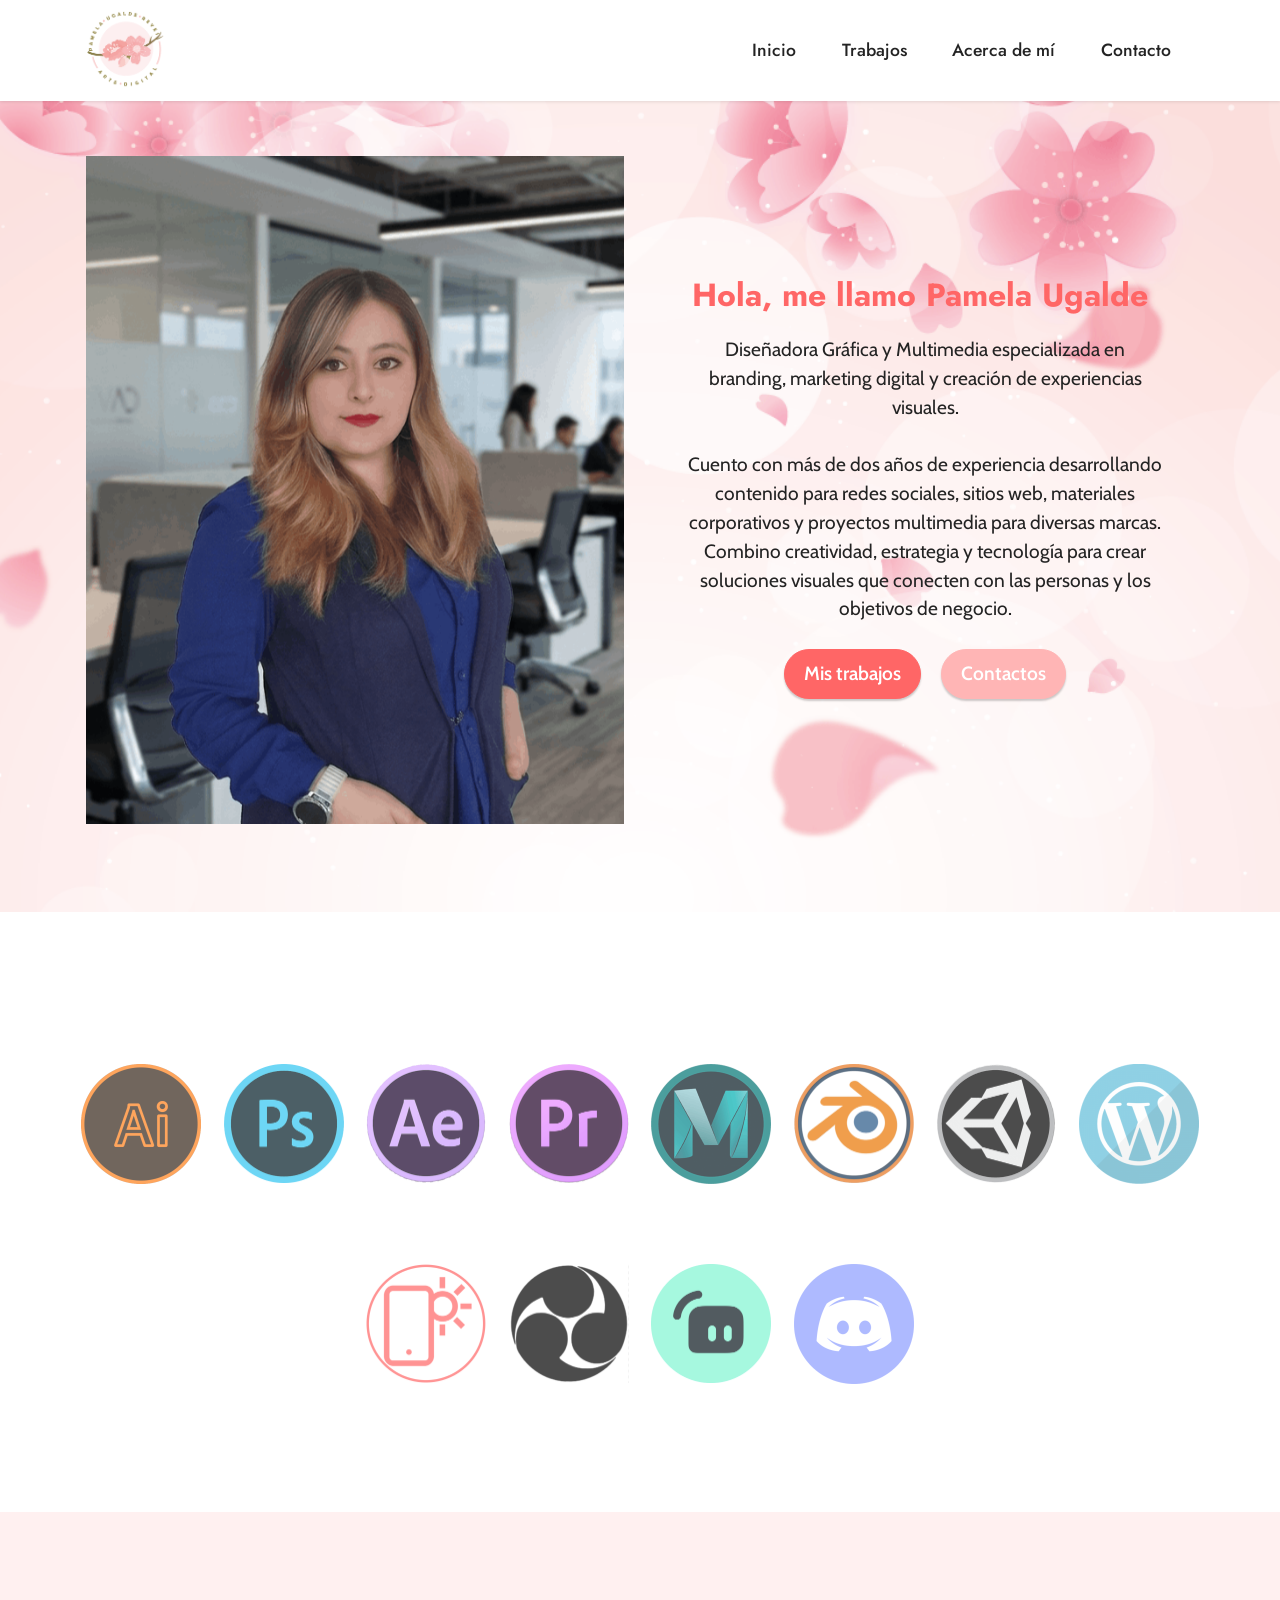
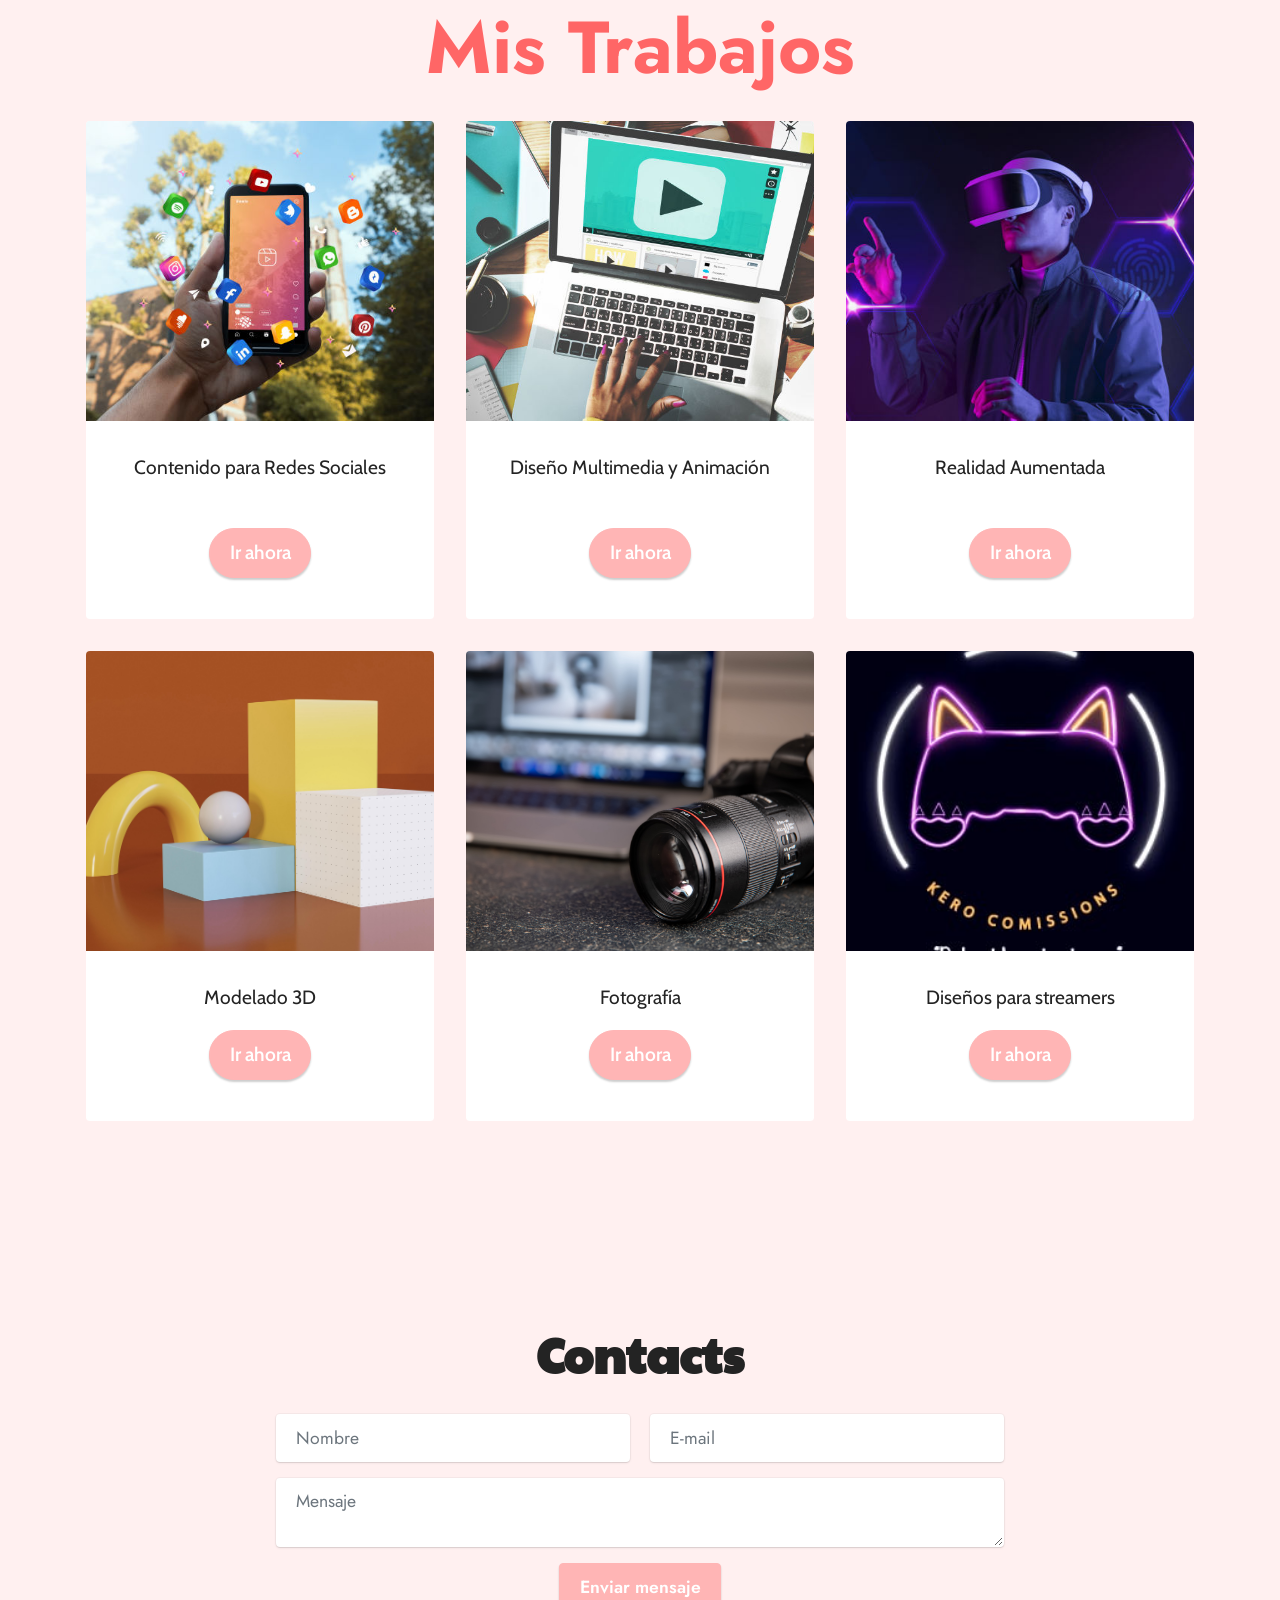
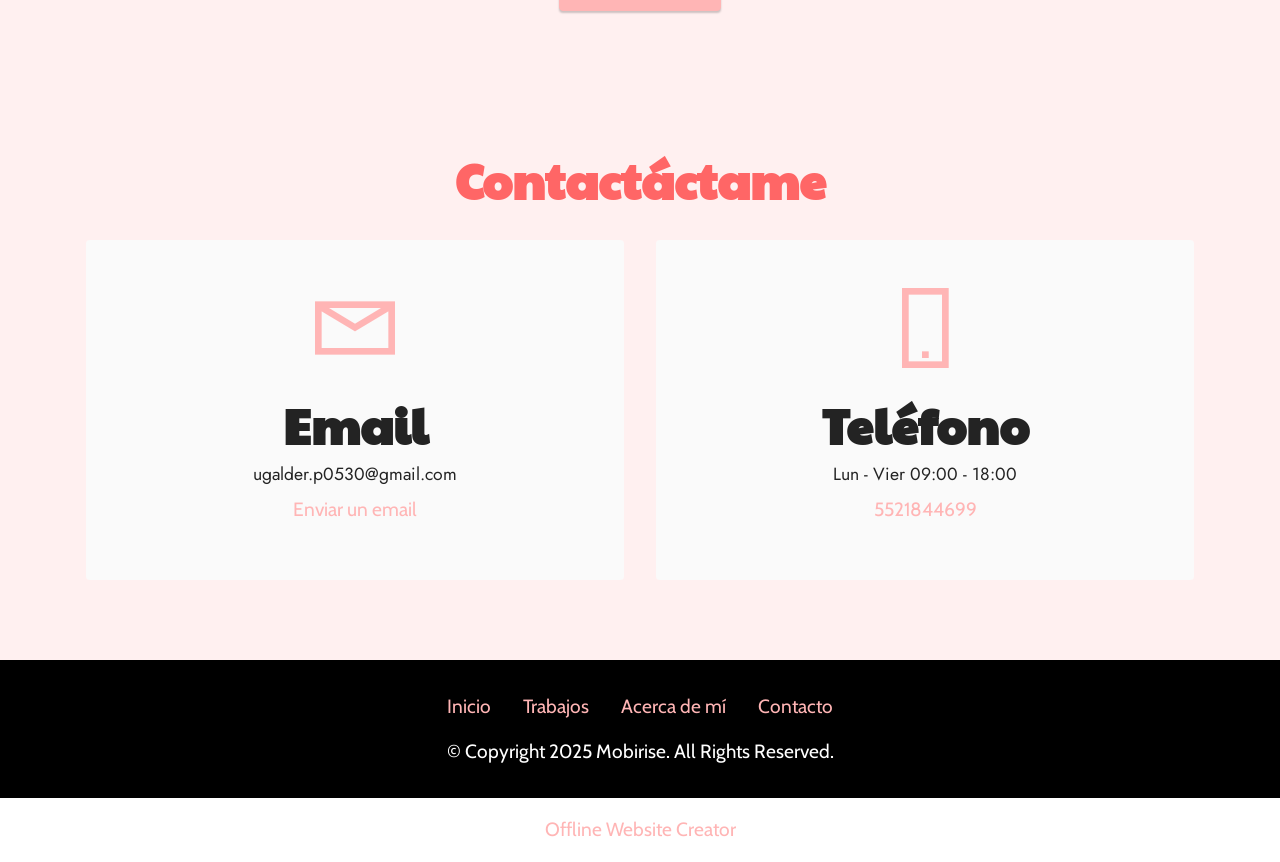
==== index.html @ 389759f2 "Add: Core HTML files for website" ====
<!DOCTYPE html>
<html  >
<head>
  <!-- Site made with Mobirise Website Builder v5.8.14, https://mobirise.com -->
  <meta charset="UTF-8">
  <meta http-equiv="X-UA-Compatible" content="IE=edge">
  <meta name="generator" content="Mobirise v5.8.14, mobirise.com">
  <meta name="viewport" content="width=device-width, initial-scale=1, minimum-scale=1">
  <link rel="shortcut icon" href="assets/images/logopagina2-668x668.png" type="image/x-icon">
  <meta name="description" content="">
  
  
  <title>Inicio</title>
  <link rel="stylesheet" href="assets/web/assets/mobirise-icons2/mobirise2.css">
  <link rel="stylesheet" href="assets/bootstrap/css/bootstrap.min.css">
  <link rel="stylesheet" href="assets/bootstrap/css/bootstrap-grid.min.css">
  <link rel="stylesheet" href="assets/bootstrap/css/bootstrap-reboot.min.css">
  <link rel="stylesheet" href="assets/parallax/jarallax.css">
  <link rel="stylesheet" href="assets/dropdown/css/style.css">
  <link rel="stylesheet" href="assets/socicon/css/styles.css">
  <link rel="stylesheet" href="assets/theme/css/style.css">
  <link rel="preload" href="https://fonts.googleapis.com/css?family=Jost:100,200,300,400,500,600,700,800,900,100i,200i,300i,400i,500i,600i,700i,800i,900i&display=swap" as="style" onload="this.onload=null;this.rel='stylesheet'">
  <noscript><link rel="stylesheet" href="https://fonts.googleapis.com/css?family=Jost:100,200,300,400,500,600,700,800,900,100i,200i,300i,400i,500i,600i,700i,800i,900i&display=swap"></noscript>
  <link rel="preload" href="https://fonts.googleapis.com/css?family=Paytone+One:400&display=swap" as="style" onload="this.onload=null;this.rel='stylesheet'">
  <noscript><link rel="stylesheet" href="https://fonts.googleapis.com/css?family=Paytone+One:400&display=swap"></noscript>
  <link rel="preload" href="https://fonts.googleapis.com/css?family=Cabin:400,500,600,700,400i,500i,600i,700i&display=swap" as="style" onload="this.onload=null;this.rel='stylesheet'">
  <noscript><link rel="stylesheet" href="https://fonts.googleapis.com/css?family=Cabin:400,500,600,700,400i,500i,600i,700i&display=swap"></noscript>
  <link rel="preload" as="style" href="assets/mobirise/css/mbr-additional.css"><link rel="stylesheet" href="assets/mobirise/css/mbr-additional.css" type="text/css">

  
  
  
</head>
<body>
  
  <section data-bs-version="5.1" class="menu menu2 cid-tNVgDL6xtO" once="menu" id="menu2-1h">
    
    <nav class="navbar navbar-dropdown navbar-fixed-top navbar-expand-lg">
        <div class="container">
            <div class="navbar-brand">
                <span class="navbar-logo">
                    <a href="index.html#header11-3">
                        <img src="assets/images/logopagina2-668x668.png" alt="Mobirise Website Builder" style="height: 5rem;">
                    </a>
                </span>
                
            </div>
            <button class="navbar-toggler" type="button" data-toggle="collapse" data-bs-toggle="collapse" data-target="#navbarSupportedContent" data-bs-target="#navbarSupportedContent" aria-controls="navbarNavAltMarkup" aria-expanded="false" aria-label="Toggle navigation">
                <div class="hamburger">
                    <span></span>
                    <span></span>
                    <span></span>
                    <span></span>
                </div>
            </button>
            <div class="collapse navbar-collapse" id="navbarSupportedContent">
                <ul class="navbar-nav nav-dropdown nav-right" data-app-modern-menu="true"><li class="nav-item"><a class="nav-link link text-black text-primary display-4" href="index.html#header11-3">Inicio</a></li>
                    <li class="nav-item"><a class="nav-link link text-black text-primary display-4" href="index.html#gallery2-6">Trabajos</a></li>
                    <li class="nav-item"><a class="nav-link link text-black text-primary display-4" href="index.html#header11-3">Acerca de mí</a>
                    </li><li class="nav-item"><a class="nav-link link text-black text-primary display-4" href="index.html#contacts1-1">Contacto</a></li></ul>
                
                
            </div>
        </div>
    </nav>
</section>

<section data-bs-version="5.1" class="header11 cid-tNVcHz7Yim mbr-parallax-background" id="header11-3">

    

    
    

    <div class="container">
        <div class="row justify-content-center">
            <div class="col-12 col-md-6 image-wrapper">
                <img class="w-100" src="assets/images/gemini-generated-image-2-768x1357.png" alt="Mobirise Website Builder">
            </div>
            <div class="col-12 col-md">
                <div class="text-wrapper text-center">
                    <h1 class="mbr-section-title mbr-fonts-style mb-3 display-5"><strong>Hola, me llamo Pamela Ugalde&nbsp;</strong></h1>
                    <p class="mbr-text mbr-fonts-style display-7">Diseñadora Gráfica y Multimedia especializada en branding, marketing digital y creación de experiencias visuales.<br>
<br>Cuento con más de dos años de experiencia desarrollando contenido para redes sociales, sitios web, materiales corporativos y proyectos multimedia para diversas marcas. Combino creatividad, estrategia y tecnología para crear soluciones visuales que conecten con las personas y los objetivos de negocio.<br></p>
                    <div class="mbr-section-btn mt-3"><a class="btn btn-secondary display-7" href="inicio.html#gallery2-6">Mis trabajos</a> <a class="btn btn-primary display-7" href="inicio.html#contacts1-1">Contactos</a></div>
                </div>
            </div>
        </div>
    </div>
</section>

<section data-bs-version="5.1" class="clients1 cid-tNVcK6Jahb" id="clients1-4">
    
    <div class="images-container container">
        <div class="mbr-section-head">
            
            
            
        </div>
        <div class="row justify-content-center mt-4">
            <div class="col-md-3 card">
                <img src="assets/images/ilustraitor-240x240.png" alt="Mobirise Website Builder">
            </div>
            <div class="col-md-3 card">
                <img src="assets/images/ps-240x239.png" alt="Mobirise Website Builder">
            </div>
            <div class="col-md-3 card">
                <img src="assets/images/ae-240x239.png" alt="Mobirise Website Builder">
            </div>
            <div class="col-md-3 card">
                <img src="assets/images/prlogo-240x239.png" alt="Mobirise Website Builder">
            </div>
            <div class="col-md-3 card">
                <img src="assets/images/maya-240x240.png" alt="Mobirise Website Builder">
            </div>
            <div class="col-md-3 card">
                <img src="assets/images/blender-240x239.png" alt="Mobirise Website Builder">
            </div>
            <div class="col-md-3 card">
                <img src="assets/images/unity-logo-240x239.png" alt="Mobirise Website Builder">
            </div>
            <div class="col-md-3 card">
                <img src="assets/images/wordpress-240x240.png" alt="Mobirise Website Builder">
            </div>
        </div>
    </div>
</section>

<section data-bs-version="5.1" class="clients1 cid-tNVcKpQe7c" id="clients1-5">
    
    <div class="images-container container">
        <div class="mbr-section-head">
            
            
            
        </div>
        <div class="row justify-content-center mt-4">
            <div class="col-md-3 card">
                <img src="assets/images/mobirise-1-240x239.png" alt="Mobirise Website Builder">
            </div>
            <div class="col-md-3 card">
                <img src="assets/images/obs-logo-240x239.png" alt="Mobirise Website Builder">
            </div>
            <div class="col-md-3 card">
                <img src="assets/images/streamlabs-app-icon-240x239.png" alt="Mobirise Website Builder">
            </div>
            <div class="col-md-3 card">
                <img src="assets/images/3069758-circle-discord-gaming-messenger-round-icon-icon-240x240.png" alt="Mobirise Website Builder">
            </div>
            
            
            
            
        </div>
    </div>
</section>

<section data-bs-version="5.1" class="gallery2 cid-tNVcOMxdyc" id="gallery2-6">
    
    
    <div class="container">
        <div class="mbr-section-head">
            <h4 class="mbr-section-title mbr-fonts-style align-center mb-0 display-1"><strong>Mis Trabajos</strong></h4>
            
        </div>
        <div class="row mt-4">
            <div class="item features-image сol-12 col-md-6 col-lg-4">
                <div class="item-wrapper">
                    <div class="item-img">
                        <img src="assets/images/mano-que-sostiene-concepto-redes-sociales-telefonos-inteligentes-596x397.jpg" alt="Mobirise Website Builder" data-slide-to="0" data-bs-slide-to="0">
                    </div>
                    <div class="item-content">
                        <h5 class="item-title mbr-fonts-style display-7">Contenido para Redes Sociales</h5>
                        
                        
                    </div>
                    <div class="mbr-section-btn item-footer mt-2"><a href="redes.html" class="btn item-btn btn-primary display-7">Ir ahora</a></div>
                </div>
            </div>
            <div class="item features-image сol-12 col-md-6 col-lg-4">
                <div class="item-wrapper">
                    <div class="item-img">
                        <img src="assets/images/mano-escribiendo-computadora-portatil-boton-reproduccion-pantalla-596x473.jpg" alt="Mobirise Website Builder" data-slide-to="1" data-bs-slide-to="1">
                    </div>
                    <div class="item-content">
                        <h5 class="item-title mbr-fonts-style display-7">Diseño Multimedia y Animación</h5>
                        
                        
                    </div>
                    <div class="mbr-section-btn item-footer mt-2"><a href="multimedia.html" class="btn btn-primary item-btn display-7">Ir ahora</a></div>
                </div>
            </div>
            <div class="item features-image сol-12 col-md-6 col-lg-4">
                <div class="item-wrapper">
                    <div class="item-img">
                        <img src="assets/images/hombre-que-llevaba-gafas-inteligentes-tocando-pantalla-virtual-tecnologia-futurista-remix-digital-596x398.jpg" alt="Mobirise Website Builder" data-slide-to="2" data-bs-slide-to="2">
                    </div>
                    <div class="item-content">
                        <h5 class="item-title mbr-fonts-style display-7">Realidad Aumentada
<div><br></div></h5>
                        
                        
                    </div>
                    <div class="mbr-section-btn item-footer mt-2"><a href="ra.html" class="btn btn-primary item-btn display-7">Ir ahora</a></div>
                </div>
            </div>
            <div class="item features-image сol-12 col-md-6 col-lg-4">
                <div class="item-wrapper">
                    <div class="item-img">
                        <img src="assets/images/fondo-formas-geometricas-varios-cubos-3746x2675.jpg" alt="Mobirise Website Builder" title="" data-slide-to="3" data-bs-slide-to="3">
                    </div>
                    <div class="item-content">
                        <h5 class="item-title mbr-fonts-style display-7">Modelado 3D</h5>
                        
                        
                    </div>
                    <div class="mbr-section-btn item-footer mt-2"><a href="3.html" class="btn btn-primary item-btn display-7">Ir ahora</a></div>
                </div>
            </div><div class="item features-image сol-12 col-md-6 col-lg-4">
                <div class="item-wrapper">
                    <div class="item-img">
                        <img src="assets/images/camara-profesional-borroso-5472x3648.jpg" alt="Mobirise Website Builder" title="" data-slide-to="4" data-bs-slide-to="4">
                    </div>
                    <div class="item-content">
                        <h5 class="item-title mbr-fonts-style display-7">Fotografía</h5>
                        
                        
                    </div>
                    <div class="mbr-section-btn item-footer mt-2"><a href="foto.html" class="btn btn-primary item-btn display-7">Ir ahora</a></div>
                </div>
            </div><div class="item features-image сol-12 col-md-6 col-lg-4">
                <div class="item-wrapper">
                    <div class="item-img">
                        <img src="assets/images/logo3-279x272.jpg" alt="Mobirise Website Builder" title="" data-slide-to="5" data-bs-slide-to="5">
                    </div>
                    <div class="item-content">
                        <h5 class="item-title mbr-fonts-style display-7">Diseños para streamers</h5>
                        
                        
                    </div>
                    <div class="mbr-section-btn item-footer mt-2"><a href="streamers.html" class="btn btn-primary item-btn display-7">Ir ahora</a></div>
                </div>
            </div>
        </div>
    </div>
</section>

<section data-bs-version="5.1" class="form5 cid-tNVcXYsdt5" id="form5-7">
    
    
    <div class="container">
        <div class="mbr-section-head">
            <h3 class="mbr-section-title mbr-fonts-style align-center mb-0 display-2">
                <strong>Contacts</strong>
            </h3>
            
        </div>
        <div class="row justify-content-center mt-4">
            <div class="col-lg-8 mx-auto mbr-form" data-form-type="formoid">
                <form action="https://mobirise.eu/" method="POST" class="mbr-form form-with-styler" data-form-title="Form Name"><input type="hidden" name="email" data-form-email="true" value="21BBIpkePncS1v7ehQ9QSOOdAJv3Ta6tKukOT2k4LNGLJjWSxlzerNPzpJQPDlv27KreegOUquk+7uR9MGnbKDVoRQce7oU7z0YnWvlo8i/VPUFLEyxXjUku6arCjMNj">
                    <div class="row">
                        <div hidden="hidden" data-form-alert="" class="alert alert-success col-12">Gracias por ponerte en contacto !</div>
                        <div hidden="hidden" data-form-alert-danger="" class="alert alert-danger col-12">
                            Oops...! some problem!
                        </div>
                    </div>
                    <div class="dragArea row">
                        <div class="col-md col-sm-12 form-group mb-3" data-for="name">
                            <input type="text" name="name" placeholder="Nombre" data-form-field="name" class="form-control" value="" id="name-form5-7">
                        </div>
                        <div class="col-md col-sm-12 form-group mb-3" data-for="email">
                            <input type="email" name="email" placeholder="E-mail" data-form-field="email" class="form-control" value="" id="email-form5-7">
                        </div>
                        
                        <div class="col-12 form-group mb-3" data-for="textarea">
                            <textarea name="textarea" placeholder="Mensaje" data-form-field="textarea" class="form-control" id="textarea-form5-7"></textarea>
                        </div>
                        <div class="col-lg-12 col-md-12 col-sm-12 align-center mbr-section-btn"><button type="submit" class="btn btn-primary display-4">Enviar mensaje</button></div>
                    </div>
                </form>
            </div>
        </div>
    </div>
</section>

<section data-bs-version="5.1" class="contacts1 cid-tNVcAm28z5" id="contacts1-1">

    

    
    
    <div class="container">
        <div class="mbr-section-head">
            <h3 class="mbr-section-title mbr-fonts-style align-center mb-0 display-2">
                <strong>Contactáctame</strong></h3>
            
        </div>
        <div class="row justify-content-center mt-4">
            <div class="card col-12 col-lg-6">
                <div class="card-wrapper">
                    <div class="card-box align-center">
                        <div class="image-wrapper">
                            <a href="inicio.html#form5-7"><span class="mbr-iconfont mobi-mbri-letter mobi-mbri"></span></a>
                        </div>
                        <h4 class="card-title mbr-fonts-style mb-2 display-2">
                            <strong>Email</strong>
                        </h4>
                        <p class="mbr-text mbr-fonts-style mb-2 display-4">
                            ugalder.p0530@gmail.com</p>
                        <h5 class="link mbr-fonts-style display-7"><a href="inicio.html#form5-7" class="text-primary">Enviar un email</a></h5>
                    </div>
                </div>
            </div>
            <div class="card col-12 col-lg-6">
                <div class="card-wrapper">
                    <div class="card-box align-center">
                        <div class="image-wrapper">
                            <a href="https://wa.me/5521844699"><span class="mbr-iconfont mobi-mbri-mobile-2 mobi-mbri"></span></a>
                        </div>
                        <h4 class="card-title mbr-fonts-style align-center mb-2 display-2">
                            <strong>Teléfono</strong></h4>
                        <p class="mbr-text mbr-fonts-style mb-2 display-4">
                            Lun - Vier 09:00 - 18:00</p>
                        <h5 class="link mbr-black mbr-fonts-style display-7"><a href="https://wa.me/5521844699" class="text-primary">5521844699</a></h5>
                    </div>
                </div>
            </div>
        </div>
    </div>
</section>

<section data-bs-version="5.1" class="footer3 cid-tNVcxXpQPH" once="footers" id="footer3-0">

    

    

    <div class="container">
        <div class="media-container-row align-center mbr-white">
            <div class="row row-links">
                <ul class="foot-menu">
                    
                    
                    
                    
                    
                <li class="foot-menu-item mbr-fonts-style display-7"><a href="index.html#header11-3" class="text-primary">Inicio</a></li><li class="foot-menu-item mbr-fonts-style display-7"><a href="index.html#gallery2-6" class="text-primary">Trabajos</a></li><li class="foot-menu-item mbr-fonts-style display-7"><a href="index.html#header11-3" class="text-primary">Acerca de mí</a></li><li class="foot-menu-item mbr-fonts-style display-7"><a href="index.html#contacts1-1" class="text-primary">Contacto</a></li></ul>
            </div>
            
            <div class="row row-copirayt">
                <p class="mbr-text mb-0 mbr-fonts-style mbr-white align-center display-7">
                    © Copyright 2025 Mobirise. All Rights Reserved.
                </p>
            </div>
        </div>
    </div>
</section><section class="display-7" style="padding: 0;align-items: center;justify-content: center;flex-wrap: wrap;    align-content: center;display: flex;position: relative;height: 4rem;"><a href="https://mobiri.se/2952342" style="flex: 1 1;height: 4rem;position: absolute;width: 100%;z-index: 1;"><img alt="" style="height: 4rem;" src="[data-uri]"></a><p style="margin: 0;text-align: center;" class="display-7">&#8204;</p><a style="z-index:1" href="https://mobirise.com/offline-website-builder.html">Offline Website Creator</a></section><script src="assets/bootstrap/js/bootstrap.bundle.min.js"></script>  <script src="assets/parallax/jarallax.js"></script>  <script src="assets/smoothscroll/smooth-scroll.js"></script>  <script src="assets/ytplayer/index.js"></script>  <script src="assets/dropdown/js/navbar-dropdown.js"></script>  <script src="assets/theme/js/script.js"></script>  <script src="assets/formoid/formoid.min.js"></script>  
  
  
</body>
</html>
---- assets/web/assets/mobirise-icons2/mobirise2.css ----
@font-face {
  font-family: 'Moririse2';
  font-display: swap;
  src:  url('mobirise2.eot?f2bix4');
  src:  url('mobirise2.eot?f2bix4#iefix') format('embedded-opentype'),
    url('mobirise2.ttf?f2bix4') format('truetype'),
    url('mobirise2.woff?f2bix4') format('woff'),
    url('mobirise2.svg?f2bix4#mobirise2') format('svg');
  font-weight: normal;
  font-style: normal;
}

[class^="mobi-"], [class*=" mobi-"] {
  /* use !important to prevent issues with browser extensions that change fonts */
  font-family: 'Moririse2' !important;
  speak: none;
  font-style: normal;
  font-weight: normal;
  font-variant: normal;
  text-transform: none;
  line-height: 1;

  /* Better Font Rendering =========== */
  -webkit-font-smoothing: antialiased;
  -moz-osx-font-smoothing: grayscale;
}

.mobi-mbri-add-submenu:before {
  content: "\e900";
}
.mobi-mbri-alert:before {
  content: "\e901";
}
.mobi-mbri-align-center:before {
  content: "\e902";
}
.mobi-mbri-align-justify:before {
  content: "\e903";
}
.mobi-mbri-align-left:before {
  content: "\e904";
}
.mobi-mbri-align-right:before {
  content: "\e905";
}
.mobi-mbri-android:before {
  content: "\e906";
}
.mobi-mbri-apple:before {
  content: "\e907";
}
.mobi-mbri-arrow-down:before {
  content: "\e908";
}
.mobi-mbri-arrow-next:before {
  content: "\e909";
}
.mobi-mbri-arrow-prev:before {
  content: "\e90a";
}
.mobi-mbri-arrow-up:before {
  content: "\e90b";
}
.mobi-mbri-bold:before {
  content: "\e90c";
}
.mobi-mbri-bookmark:before {
  content: "\e90d";
}
.mobi-mbri-bootstrap:before {
  content: "\e90e";
}
.mobi-mbri-briefcase:before {
  content: "\e90f";
}
.mobi-mbri-browse:before {
  content: "\e910";
}
.mobi-mbri-bulleted-list:before {
  content: "\e911";
}
.mobi-mbri-calendar:before {
  content: "\e912";
}
.mobi-mbri-camera:before {
  content: "\e913";
}
.mobi-mbri-cart-add:before {
  content: "\e914";
}
.mobi-mbri-cart-full:before {
  content: "\e915";
}
.mobi-mbri-cash:before {
  content: "\e916";
}
.mobi-mbri-change-style:before {
  content: "\e917";
}
.mobi-mbri-chat:before {
  content: "\e918";
}
.mobi-mbri-clock:before {
  content: "\e919";
}
.mobi-mbri-close:before {
  content: "\e91a";
}
.mobi-mbri-cloud:before {
  content: "\e91b";
}
.mobi-mbri-code:before {
  content: "\e91c";
}
.mobi-mbri-contact-form:before {
  content: "\e91d";
}
.mobi-mbri-credit-card:before {
  content: "\e91e";
}
.mobi-mbri-cursor-click:before {
  content: "\e91f";
}
.mobi-mbri-cust-feedback:before {
  content: "\e920";
}
.mobi-mbri-database:before {
  content: "\e921";
}
.mobi-mbri-delivery:before {
  content: "\e922";
}
.mobi-mbri-desktop:before {
  content: "\e923";
}
.mobi-mbri-devices:before {
  content: "\e924";
}
.mobi-mbri-down:before {
  content: "\e925";
}
.mobi-mbri-download-2:before {
  content: "\e926";
}
.mobi-mbri-download:before {
  content: "\e927";
}
.mobi-mbri-drag-n-drop-2:before {
  content: "\e928";
}
.mobi-mbri-drag-n-drop:before {
  content: "\e929";
}
.mobi-mbri-edit-2:before {
  content: "\e92a";
}
.mobi-mbri-edit:before {
  content: "\e92b";
}
.mobi-mbri-error:before {
  content: "\e92c";
}
.mobi-mbri-extension:before {
  content: "\e92d";
}
.mobi-mbri-features:before {
  content: "\e92e";
}
.mobi-mbri-file:before {
  content: "\e92f";
}
.mobi-mbri-flag:before {
  content: "\e930";
}
.mobi-mbri-folder:before {
  content: "\e931";
}
.mobi-mbri-gift:before {
  content: "\e932";
}
.mobi-mbri-github:before {
  content: "\e933";
}
.mobi-mbri-globe-2:before {
  content: "\e934";
}
.mobi-mbri-globe:before {
  content: "\e935";
}
.mobi-mbri-growing-chart:before {
  content: "\e936";
}
.mobi-mbri-hearth:before {
  content: "\e937";
}
.mobi-mbri-help:before {
  content: "\e938";
}
.mobi-mbri-home:before {
  content: "\e939";
}
.mobi-mbri-hot-cup:before {
  content: "\e93a";
}
.mobi-mbri-idea:before {
  content: "\e93b";
}
.mobi-mbri-image-gallery:before {
  content: "\e93c";
}
.mobi-mbri-image-slider:before {
  content: "\e93d";
}
.mobi-mbri-info:before {
  content: "\e93e";
}
.mobi-mbri-italic:before {
  content: "\e93f";
}
.mobi-mbri-key:before {
  content: "\e940";
}
.mobi-mbri-laptop:before {
  content: "\e941";
}
.mobi-mbri-layers:before {
  content: "\e942";
}
.mobi-mbri-left-right:before {
  content: "\e943";
}
.mobi-mbri-left:before {
  content: "\e944";
}
.mobi-mbri-letter:before {
  content: "\e945";
}
.mobi-mbri-like:before {
  content: "\e946";
}
.mobi-mbri-link:before {
  content: "\e947";
}
.mobi-mbri-lock:before {
  content: "\e948";
}
.mobi-mbri-login:before {
  content: "\e949";
}
.mobi-mbri-logout:before {
  content: "\e94a";
}
.mobi-mbri-magic-stick:before {
  content: "\e94b";
}
.mobi-mbri-map-pin:before {
  content: "\e94c";
}
.mobi-mbri-menu:before {
  content: "\e94d";
}
.mobi-mbri-mobile-2:before {
  content: "\e94e";
}
.mobi-mbri-mobile-horizontal:before {
  content: "\e94f";
}
.mobi-mbri-mobile:before {
  content: "\e950";
}
.mobi-mbri-mobirise:before {
  content: "\e951";
}
.mobi-mbri-more-horizontal:before {
  content: "\e952";
}
.mobi-mbri-more-vertical:before {
  content: "\e953";
}
.mobi-mbri-music:before {
  content: "\e954";
}
.mobi-mbri-new-file:before {
  content: "\e955";
}
.mobi-mbri-numbered-list:before {
  content: "\e956";
}
.mobi-mbri-opened-folder:before {
  content: "\e957";
}
.mobi-mbri-pages:before {
  content: "\e958";
}
.mobi-mbri-paper-plane:before {
  content: "\e959";
}
.mobi-mbri-paperclip:before {
  content: "\e95a";
}
.mobi-mbri-phone:before {
  content: "\e95b";
}
.mobi-mbri-photo:before {
  content: "\e95c";
}
.mobi-mbri-photos:before {
  content: "\e95d";
}
.mobi-mbri-pin:before {
  content: "\e95e";
}
.mobi-mbri-play:before {
  content: "\e95f";
}
.mobi-mbri-plus:before {
  content: "\e960";
}
.mobi-mbri-preview:before {
  content: "\e961";
}
.mobi-mbri-print:before {
  content: "\e962";
}
.mobi-mbri-protect:before {
  content: "\e963";
}
.mobi-mbri-question:before {
  content: "\e964";
}
.mobi-mbri-quote-left:before {
  content: "\e965";
}
.mobi-mbri-quote-right:before {
  content: "\e966";
}
.mobi-mbri-redo:before {
  content: "\e967";
}
.mobi-mbri-refresh:before {
  content: "\e968";
}
.mobi-mbri-responsive-2:before {
  content: "\e969";
}
.mobi-mbri-responsive:before {
  content: "\e96a";
}
.mobi-mbri-right:before {
  content: "\e96b";
}
.mobi-mbri-rocket:before {
  content: "\e96c";
}
.mobi-mbri-sad-face:before {
  content: "\e96d";
}
.mobi-mbri-sale:before {
  content: "\e96e";
}
.mobi-mbri-save:before {
  content: "\e96f";
}
.mobi-mbri-search:before {
  content: "\e970";
}
.mobi-mbri-setting-2:before {
  content: "\e971";
}
.mobi-mbri-setting-3:before {
  content: "\e972";
}
.mobi-mbri-setting:before {
  content: "\e973";
}
.mobi-mbri-share:before {
  content: "\e974";
}
.mobi-mbri-shopping-bag:before {
  content: "\e975";
}
.mobi-mbri-shopping-basket:before {
  content: "\e976";
}
.mobi-mbri-shopping-cart:before {
  content: "\e977";
}
.mobi-mbri-sites:before {
  content: "\e978";
}
.mobi-mbri-smile-face:before {
  content: "\e979";
}
.mobi-mbri-speed:before {
  content: "\e97a";
}
.mobi-mbri-star:before {
  content: "\e97b";
}
.mobi-mbri-success:before {
  content: "\e97c";
}
.mobi-mbri-sun:before {
  content: "\e97d";
}
.mobi-mbri-sun2:before {
  content: "\e97e";
}
.mobi-mbri-tablet-vertical:before {
  content: "\e97f";
}
.mobi-mbri-tablet:before {
  content: "\e980";
}
.mobi-mbri-target:before {
  content: "\e981";
}
.mobi-mbri-timer:before {
  content: "\e982";
}
.mobi-mbri-to-ftp:before {
  content: "\e983";
}
.mobi-mbri-to-local-drive:before {
  content: "\e984";
}
.mobi-mbri-touch-swipe:before {
  content: "\e985";
}
.mobi-mbri-touch:before {
  content: "\e986";
}
.mobi-mbri-trash:before {
  content: "\e987";
}
.mobi-mbri-underline:before {
  content: "\e988";
}
.mobi-mbri-undo:before {
  content: "\e989";
}
.mobi-mbri-unlink:before {
  content: "\e98a";
}
.mobi-mbri-unlock:before {
  content: "\e98b";
}
.mobi-mbri-up-down:before {
  content: "\e98c";
}
.mobi-mbri-up:before {
  content: "\e98d";
}
.mobi-mbri-update:before {
  content: "\e98e";
}
.mobi-mbri-upload-2:before {
  content: "\e98f";
}
.mobi-mbri-upload:before {
  content: "\e990";
}
.mobi-mbri-user-2:before {
  content: "\e991";
}
.mobi-mbri-user:before {
  content: "\e992";
}
.mobi-mbri-users:before {
  content: "\e993";
}
.mobi-mbri-video-play:before {
  content: "\e994";
}
.mobi-mbri-video:before {
  content: "\e995";
}
.mobi-mbri-watch:before {
  content: "\e996";
}
.mobi-mbri-website-theme-2:before {
  content: "\e997";
}
.mobi-mbri-website-theme:before {
  content: "\e998";
}
.mobi-mbri-wifi:before {
  content: "\e999";
}
.mobi-mbri-windows:before {
  content: "\e99a";
}
.mobi-mbri-zoom-in:before {
  content: "\e99b";
}
.mobi-mbri-zoom-out:before {
  content: "\e99c";
}
---- assets/parallax/jarallax.css ----
.jarallax {
    position: relative;
    z-index: 0;
}
.jarallax > .jarallax-img {
    position: absolute;
    object-fit: cover;
    /* support for plugin https://github.com/bfred-it/object-fit-images */
    font-family: 'object-fit: cover;';
    top: 0;
    left: 0;
    width: 100%;
    height: 100%;
    z-index: -1;
}
---- assets/dropdown/css/style.css ----
.navbar-dropdown {
  left: 0;
  padding: 0;
  position: absolute;
  right: 0;
  top: 0;
  transition: all 0.45s ease;
  z-index: 1030;
  background: #282828; }
  .navbar-dropdown .navbar-logo {
    margin-right: 0.8rem;
    transition: margin 0.3s ease-in-out;
    vertical-align: middle; }
    .navbar-dropdown .navbar-logo img {
      height: 3.125rem;
      transition: all 0.3s ease-in-out; }
    .navbar-dropdown .navbar-logo.mbr-iconfont {
      font-size: 3.125rem;
      line-height: 3.125rem; }
  .navbar-dropdown .navbar-caption {
    font-weight: 700;
    white-space: normal;
    vertical-align: -4px;
    line-height: 3.125rem !important; }
    .navbar-dropdown .navbar-caption, .navbar-dropdown .navbar-caption:hover {
      color: inherit;
      text-decoration: none; }
  .navbar-dropdown .mbr-iconfont + .navbar-caption {
    vertical-align: -1px; }
  .navbar-dropdown.navbar-fixed-top {
    position: fixed; }
  .navbar-dropdown .navbar-brand span {
    vertical-align: -4px; }
  .navbar-dropdown.bg-color.transparent {
    background: none; }
  .navbar-dropdown.navbar-short .navbar-brand {
    padding: 0.625rem 0; }
    .navbar-dropdown.navbar-short .navbar-brand span {
      vertical-align: -1px; }
  .navbar-dropdown.navbar-short .navbar-caption {
    line-height: 2.375rem !important;
    vertical-align: -2px; }
  .navbar-dropdown.navbar-short .navbar-logo {
    margin-right: 0.5rem; }
    .navbar-dropdown.navbar-short .navbar-logo img {
      height: 2.375rem; }
    .navbar-dropdown.navbar-short .navbar-logo.mbr-iconfont {
      font-size: 2.375rem;
      line-height: 2.375rem; }
  .navbar-dropdown.navbar-short .mbr-table-cell {
    height: 3.625rem; }
  .navbar-dropdown .navbar-close {
    left: 0.6875rem;
    position: fixed;
    top: 0.75rem;
    z-index: 1000; }
  .navbar-dropdown .hamburger-icon {
    content: "";
    display: inline-block;
    vertical-align: middle;
    width: 16px;
    -webkit-box-shadow: 0 -6px 0 1px #282828,0 0 0 1px #282828,0 6px 0 1px #282828;
    -moz-box-shadow: 0 -6px 0 1px #282828,0 0 0 1px #282828,0 6px 0 1px #282828;
    box-shadow: 0 -6px 0 1px #282828,0 0 0 1px #282828,0 6px 0 1px #282828; }

.dropdown-menu .dropdown-toggle[data-toggle="dropdown-submenu"]::after {
  border-bottom: 0.35em solid transparent;
  border-left: 0.35em solid;
  border-right: 0;
  border-top: 0.35em solid transparent;
  margin-left: 0.3rem; }

.dropdown-menu .dropdown-item:focus {
  outline: 0; }

.nav-dropdown {
  font-size: 0.75rem;
  font-weight: 500;
  height: auto !important; }
  .nav-dropdown .nav-btn {
    padding-left: 1rem; }
  .nav-dropdown .link {
    margin: .667em 1.667em;
    font-weight: 500;
    padding: 0;
    transition: color .2s ease-in-out; }
    .nav-dropdown .link.dropdown-toggle {
      margin-right: 2.583em; }
      .nav-dropdown .link.dropdown-toggle::after {
        margin-left: .25rem;
        border-top: 0.35em solid;
        border-right: 0.35em solid transparent;
        border-left: 0.35em solid transparent;
        border-bottom: 0; }
      .nav-dropdown .link.dropdown-toggle[aria-expanded="true"] {
        margin: 0;
        padding: 0.667em 3.263em  0.667em 1.667em; }
  .nav-dropdown .link::after,
  .nav-dropdown .dropdown-item::after {
    color: inherit; }
  .nav-dropdown .btn {
    font-size: 0.75rem;
    font-weight: 700;
    letter-spacing: 0;
    margin-bottom: 0;
    padding-left: 1.25rem;
    padding-right: 1.25rem; }
  .nav-dropdown .dropdown-menu {
    border-radius: 0;
    border: 0;
    left: 0;
    margin: 0;
    padding-bottom: 1.25rem;
    padding-top: 1.25rem;
    position: relative; }
  .nav-dropdown .dropdown-submenu {
    margin-left: 0.125rem;
    top: 0; }
  .nav-dropdown .dropdown-item {
    font-weight: 500;
    line-height: 2;
    padding: 0.3846em 4.615em 0.3846em 1.5385em;
    position: relative;
    transition: color .2s ease-in-out, background-color .2s ease-in-out; }
    .nav-dropdown .dropdown-item::after {
      margin-top: -0.3077em;
      position: absolute;
      right: 1.1538em;
      top: 50%; }
    .nav-dropdown .dropdown-item:focus, .nav-dropdown .dropdown-item:hover {
      background: none; }

@media (max-width: 767px) {
  .nav-dropdown.navbar-toggleable-sm {
    bottom: 0;
    display: none;
    left: 0;
    overflow-x: hidden;
    position: fixed;
    top: 0;
    transform: translateX(-100%);
    -ms-transform: translateX(-100%);
    -webkit-transform: translateX(-100%);
    width: 18.75rem;
    z-index: 999; } }
.nav-dropdown.navbar-toggleable-xl {
  bottom: 0;
  display: none;
  left: 0;
  overflow-x: hidden;
  position: fixed;
  top: 0;
  transform: translateX(-100%);
  -ms-transform: translateX(-100%);
  -webkit-transform: translateX(-100%);
  width: 18.75rem;
  z-index: 999; }

.nav-dropdown-sm {
  display: block !important;
  overflow-x: hidden;
  overflow: auto;
  padding-top: 3.875rem; }
  .nav-dropdown-sm::after {
    content: "";
    display: block;
    height: 3rem;
    width: 100%; }
  .nav-dropdown-sm.collapse.in ~ .navbar-close {
    display: block !important; }
  .nav-dropdown-sm.collapsing, .nav-dropdown-sm.collapse.in {
    transform: translateX(0);
    -ms-transform: translateX(0);
    -webkit-transform: translateX(0);
    transition: all 0.25s ease-out;
    -webkit-transition: all 0.25s ease-out;
    background: #282828; }
  .nav-dropdown-sm.collapsing[aria-expanded="false"] {
    transform: translateX(-100%);
    -ms-transform: translateX(-100%);
    -webkit-transform: translateX(-100%); }
  .nav-dropdown-sm .nav-item {
    display: block;
    margin-left: 0 !important;
    padding-left: 0; }
  .nav-dropdown-sm .link,
  .nav-dropdown-sm .dropdown-item {
    border-top: 1px dotted rgba(255, 255, 255, 0.1);
    font-size: 0.8125rem;
    line-height: 1.6;
    margin: 0 !important;
    padding: 0.875rem 2.4rem 0.875rem 1.5625rem !important;
    position: relative;
    white-space: normal; }
    .nav-dropdown-sm .link:focus, .nav-dropdown-sm .link:hover,
    .nav-dropdown-sm .dropdown-item:focus,
    .nav-dropdown-sm .dropdown-item:hover {
      background: rgba(0, 0, 0, 0.2) !important;
      color: #c0a375; }
  .nav-dropdown-sm .nav-btn {
    position: relative;
    padding: 1.5625rem 1.5625rem 0 1.5625rem; }
    .nav-dropdown-sm .nav-btn::before {
      border-top: 1px dotted rgba(255, 255, 255, 0.1);
      content: "";
      left: 0;
      position: absolute;
      top: 0;
      width: 100%; }
    .nav-dropdown-sm .nav-btn + .nav-btn {
      padding-top: 0.625rem; }
      .nav-dropdown-sm .nav-btn + .nav-btn::before {
        display: none; }
  .nav-dropdown-sm .btn {
    padding: 0.625rem 0; }
  .nav-dropdown-sm .dropdown-toggle[data-toggle="dropdown-submenu"]::after {
    margin-left: .25rem;
    border-top: 0.35em solid;
    border-right: 0.35em solid transparent;
    border-left: 0.35em solid transparent;
    border-bottom: 0; }
  .nav-dropdown-sm .dropdown-toggle[data-toggle="dropdown-submenu"][aria-expanded="true"]::after {
    border-top: 0;
    border-right: 0.35em solid transparent;
    border-left: 0.35em solid transparent;
    border-bottom: 0.35em solid; }
  .nav-dropdown-sm .dropdown-menu {
    margin: 0;
    padding: 0;
    position: relative;
    top: 0;
    left: 0;
    width: 100%;
    border: 0;
    float: none;
    border-radius: 0;
    background: none; }
  .nav-dropdown-sm .dropdown-submenu {
    left: 100%;
    margin-left: 0.125rem;
    margin-top: -1.25rem;
    top: 0; }

.navbar-toggleable-sm .nav-dropdown .dropdown-menu {
  position: absolute; }

.navbar-toggleable-sm .nav-dropdown .dropdown-submenu {
  left: 100%;
  margin-left: 0.125rem;
  margin-top: -1.25rem;
  top: 0; }

.navbar-toggleable-sm.opened .nav-dropdown .dropdown-menu {
  position: relative; }

.navbar-toggleable-sm.opened .nav-dropdown .dropdown-submenu {
  left: 0;
  margin-left: 00rem;
  margin-top: 0rem;
  top: 0; }

.is-builder .nav-dropdown.collapsing {
  transition: none !important; }
---- assets/socicon/css/styles.css ----
@charset "UTF-8";

@font-face {
  font-family: 'Socicon';
  src:  url('../fonts/socicon.eot');
  src:  url('../fonts/socicon.eot?#iefix') format('embedded-opentype'),
    url('../fonts/socicon.woff2') format('woff2'),
    url('../fonts/socicon.ttf') format('truetype'),
    url('../fonts/socicon.woff') format('woff'),
    url('../fonts/socicon.svg#socicon') format('svg');
  font-weight: normal;
  font-style: normal;
  font-display: swap;
}

[data-icon]:before {
  font-family: "socicon" !important;
  content: attr(data-icon);
  font-style: normal !important;
  font-weight: normal !important;
  font-variant: normal !important;
  text-transform: none !important;
  speak: none;
  line-height: 1;
  -webkit-font-smoothing: antialiased;
  -moz-osx-font-smoothing: grayscale;
}

[class^="socicon-"], [class*=" socicon-"] {
  /* use !important to prevent issues with browser extensions that change fonts */
  font-family: 'Socicon' !important;
  speak: none;
  font-style: normal;
  font-weight: normal;
  font-variant: normal;
  text-transform: none;
  line-height: 1;

  /* Better Font Rendering =========== */
  -webkit-font-smoothing: antialiased;
  -moz-osx-font-smoothing: grayscale;
}

.socicon-eitaa:before {
  content: "\e97c";
}
.socicon-soroush:before {
  content: "\e97d";
}
.socicon-bale:before {
  content: "\e97e";
}
.socicon-zazzle:before {
  content: "\e97b";
}
.socicon-society6:before {
  content: "\e97a";
}
.socicon-redbubble:before {
  content: "\e979";
}
.socicon-avvo:before {
  content: "\e978";
}
.socicon-stitcher:before {
  content: "\e977";
}
.socicon-googlehangouts:before {
  content: "\e974";
}
.socicon-dlive:before {
  content: "\e975";
}
.socicon-vsco:before {
  content: "\e976";
}
.socicon-flipboard:before {
  content: "\e973";
}
.socicon-ubuntu:before {
  content: "\e958";
}
.socicon-artstation:before {
  content: "\e959";
}
.socicon-invision:before {
  content: "\e95a";
}
.socicon-torial:before {
  content: "\e95b";
}
.socicon-collectorz:before {
  content: "\e95c";
}
.socicon-seenthis:before {
  content: "\e95d";
}
.socicon-googleplaymusic:before {
  content: "\e95e";
}
.socicon-debian:before {
  content: "\e95f";
}
.socicon-filmfreeway:before {
  content: "\e960";
}
.socicon-gnome:before {
  content: "\e961";
}
.socicon-itchio:before {
  content: "\e962";
}
.socicon-jamendo:before {
  content: "\e963";
}
.socicon-mix:before {
  content: "\e964";
}
.socicon-sharepoint:before {
  content: "\e965";
}
.socicon-tinder:before {
  content: "\e966";
}
.socicon-windguru:before {
  content: "\e967";
}
.socicon-cdbaby:before {
  content: "\e968";
}
.socicon-elementaryos:before {
  content: "\e969";
}
.socicon-stage32:before {
  content: "\e96a";
}
.socicon-tiktok:before {
  content: "\e96b";
}
.socicon-gitter:before {
  content: "\e96c";
}
.socicon-letterboxd:before {
  content: "\e96d";
}
.socicon-threema:before {
  content: "\e96e";
}
.socicon-splice:before {
  content: "\e96f";
}
.socicon-metapop:before {
  content: "\e970";
}
.socicon-naver:before {
  content: "\e971";
}
.socicon-remote:before {
  content: "\e972";
}
.socicon-internet:before {
  content: "\e957";
}
.socicon-moddb:before {
  content: "\e94b";
}
.socicon-indiedb:before {
  content: "\e94c";
}
.socicon-traxsource:before {
  content: "\e94d";
}
.socicon-gamefor:before {
  content: "\e94e";
}
.socicon-pixiv:before {
  content: "\e94f";
}
.socicon-myanimelist:before {
  content: "\e950";
}
.socicon-blackberry:before {
  content: "\e951";
}
.socicon-wickr:before {
  content: "\e952";
}
.socicon-spip:before {
  content: "\e953";
}
.socicon-napster:before {
  content: "\e954";
}
.socicon-beatport:before {
  content: "\e955";
}
.socicon-hackerone:before {
  content: "\e956";
}
.socicon-hackernews:before {
  content: "\e946";
}
.socicon-smashwords:before {
  content: "\e947";
}
.socicon-kobo:before {
  content: "\e948";
}
.socicon-bookbub:before {
  content: "\e949";
}
.socicon-mailru:before {
  content: "\e94a";
}
.socicon-gitlab:before {
  content: "\e945";
}
.socicon-instructables:before {
  content: "\e944";
}
.socicon-portfolio:before {
  content: "\e943";
}
.socicon-codered:before {
  content: "\e940";
}
.socicon-origin:before {
  content: "\e941";
}
.socicon-nextdoor:before {
  content: "\e942";
}
.socicon-udemy:before {
  content: "\e93f";
}
.socicon-livemaster:before {
  content: "\e93e";
}
.socicon-crunchbase:before {
  content: "\e93b";
}
.socicon-homefy:before {
  content: "\e93c";
}
.socicon-calendly:before {
  content: "\e93d";
}
.socicon-realtor:before {
  content: "\e90f";
}
.socicon-tidal:before {
  content: "\e910";
}
.socicon-qobuz:before {
  content: "\e911";
}
.socicon-natgeo:before {
  content: "\e912";
}
.socicon-mastodon:before {
  content: "\e913";
}
.socicon-unsplash:before {
  content: "\e914";
}
.socicon-homeadvisor:before {
  content: "\e915";
}
.socicon-angieslist:before {
  content: "\e916";
}
.socicon-codepen:before {
  content: "\e917";
}
.socicon-slack:before {
  content: "\e918";
}
.socicon-openaigym:before {
  content: "\e919";
}
.socicon-logmein:before {
  content: "\e91a";
}
.socicon-fiverr:before {
  content: "\e91b";
}
.socicon-gotomeeting:before {
  content: "\e91c";
}
.socicon-aliexpress:before {
  content: "\e91d";
}
.socicon-guru:before {
  content: "\e91e";
}
.socicon-appstore:before {
  content: "\e91f";
}
.socicon-homes:before {
  content: "\e920";
}
.socicon-zoom:before {
  content: "\e921";
}
.socicon-alibaba:before {
  content: "\e922";
}
.socicon-craigslist:before {
  content: "\e923";
}
.socicon-wix:before {
  content: "\e924";
}
.socicon-redfin:before {
  content: "\e925";
}
.socicon-googlecalendar:before {
  content: "\e926";
}
.socicon-shopify:before {
  content: "\e927";
}
.socicon-freelancer:before {
  content: "\e928";
}
.socicon-seedrs:before {
  content: "\e929";
}
.socicon-bing:before {
  content: "\e92a";
}
.socicon-doodle:before {
  content: "\e92b";
}
.socicon-bonanza:before {
  content: "\e92c";
}
.socicon-squarespace:before {
  content: "\e92d";
}
.socicon-toptal:before {
  content: "\e92e";
}
.socicon-gust:before {
  content: "\e92f";
}
.socicon-ask:before {
  content: "\e930";
}
.socicon-trulia:before {
  content: "\e931";
}
.socicon-loomly:before {
  content: "\e932";
}
.socicon-ghost:before {
  content: "\e933";
}
.socicon-upwork:before {
  content: "\e934";
}
.socicon-fundable:before {
  content: "\e935";
}
.socicon-booking:before {
  content: "\e936";
}
.socicon-googlemaps:before {
  content: "\e937";
}
.socicon-zillow:before {
  content: "\e938";
}
.socicon-niconico:before {
  content: "\e939";
}
.socicon-toneden:before {
  content: "\e93a";
}
.socicon-augment:before {
  content: "\e908";
}
.socicon-bitbucket:before {
  content: "\e909";
}
.socicon-fyuse:before {
  content: "\e90a";
}
.socicon-yt-gaming:before {
  content: "\e90b";
}
.socicon-sketchfab:before {
  content: "\e90c";
}
.socicon-mobcrush:before {
  content: "\e90d";
}
.socicon-microsoft:before {
  content: "\e90e";
}
.socicon-pandora:before {
  content: "\e907";
}
.socicon-messenger:before {
  content: "\e906";
}
.socicon-gamewisp:before {
  content: "\e905";
}
.socicon-bloglovin:before {
  content: "\e904";
}
.socicon-tunein:before {
  content: "\e903";
}
.socicon-gamejolt:before {
  content: "\e901";
}
.socicon-trello:before {
  content: "\e902";
}
.socicon-spreadshirt:before {
  content: "\e900";
}
.socicon-500px:before {
  content: "\e000";
}
.socicon-8tracks:before {
  content: "\e001";
}
.socicon-airbnb:before {
  content: "\e002";
}
.socicon-alliance:before {
  content: "\e003";
}
.socicon-amazon:before {
  content: "\e004";
}
.socicon-amplement:before {
  content: "\e005";
}
.socicon-android:before {
  content: "\e006";
}
.socicon-angellist:before {
  content: "\e007";
}
.socicon-apple:before {
  content: "\e008";
}
.socicon-appnet:before {
  content: "\e009";
}
.socicon-baidu:before {
  content: "\e00a";
}
.socicon-bandcamp:before {
  content: "\e00b";
}
.socicon-battlenet:before {
  content: "\e00c";
}
.socicon-mixer:before {
  content: "\e00d";
}
.socicon-bebee:before {
  content: "\e00e";
}
.socicon-bebo:before {
  content: "\e00f";
}
.socicon-behance:before {
  content: "\e010";
}
.socicon-blizzard:before {
  content: "\e011";
}
.socicon-blogger:before {
  content: "\e012";
}
.socicon-buffer:before {
  content: "\e013";
}
.socicon-chrome:before {
  content: "\e014";
}
.socicon-coderwall:before {
  content: "\e015";
}
.socicon-curse:before {
  content: "\e016";
}
.socicon-dailymotion:before {
  content: "\e017";
}
.socicon-deezer:before {
  content: "\e018";
}
.socicon-delicious:before {
  content: "\e019";
}
.socicon-deviantart:before {
  content: "\e01a";
}
.socicon-diablo:before {
  content: "\e01b";
}
.socicon-digg:before {
  content: "\e01c";
}
.socicon-discord:before {
  content: "\e01d";
}
.socicon-disqus:before {
  content: "\e01e";
}
.socicon-douban:before {
  content: "\e01f";
}
.socicon-draugiem:before {
  content: "\e020";
}
.socicon-dribbble:before {
  content: "\e021";
}
.socicon-drupal:before {
  content: "\e022";
}
.socicon-ebay:before {
  content: "\e023";
}
.socicon-ello:before {
  content: "\e024";
}
.socicon-endomodo:before {
  content: "\e025";
}
.socicon-envato:before {
  content: "\e026";
}
.socicon-etsy:before {
  content: "\e027";
}
.socicon-facebook:before {
  content: "\e028";
}
.socicon-feedburner:before {
  content: "\e029";
}
.socicon-filmweb:before {
  content: "\e02a";
}
.socicon-firefox:before {
  content: "\e02b";
}
.socicon-flattr:before {
  content: "\e02c";
}
.socicon-flickr:before {
  content: "\e02d";
}
.socicon-formulr:before {
  content: "\e02e";
}
.socicon-forrst:before {
  content: "\e02f";
}
.socicon-foursquare:before {
  content: "\e030";
}
.socicon-friendfeed:before {
  content: "\e031";
}
.socicon-github:before {
  content: "\e032";
}
.socicon-goodreads:before {
  content: "\e033";
}
.socicon-google:before {
  content: "\e034";
}
.socicon-googlescholar:before {
  content: "\e035";
}
.socicon-googlegroups:before {
  content: "\e036";
}
.socicon-googlephotos:before {
  content: "\e037";
}
.socicon-googleplus:before {
  content: "\e038";
}
.socicon-grooveshark:before {
  content: "\e039";
}
.socicon-hackerrank:before {
  content: "\e03a";
}
.socicon-hearthstone:before {
  content: "\e03b";
}
.socicon-hellocoton:before {
  content: "\e03c";
}
.socicon-heroes:before {
  content: "\e03d";
}
.socicon-smashcast:before {
  content: "\e03e";
}
.socicon-horde:before {
  content: "\e03f";
}
.socicon-houzz:before {
  content: "\e040";
}
.socicon-icq:before {
  content: "\e041";
}
.socicon-identica:before {
  content: "\e042";
}
.socicon-imdb:before {
  content: "\e043";
}
.socicon-instagram:before {
  content: "\e044";
}
.socicon-issuu:before {
  content: "\e045";
}
.socicon-istock:before {
  content: "\e046";
}
.socicon-itunes:before {
  content: "\e047";
}
.socicon-keybase:before {
  content: "\e048";
}
.socicon-lanyrd:before {
  content: "\e049";
}
.socicon-lastfm:before {
  content: "\e04a";
}
.socicon-line:before {
  content: "\e04b";
}
.socicon-linkedin:before {
  content: "\e04c";
}
.socicon-livejournal:before {
  content: "\e04d";
}
.socicon-lyft:before {
  content: "\e04e";
}
.socicon-macos:before {
  content: "\e04f";
}
.socicon-mail:before {
  content: "\e050";
}
.socicon-medium:before {
  content: "\e051";
}
.socicon-meetup:before {
  content: "\e052";
}
.socicon-mixcloud:before {
  content: "\e053";
}
.socicon-modelmayhem:before {
  content: "\e054";
}
.socicon-mumble:before {
  content: "\e055";
}
.socicon-myspace:before {
  content: "\e056";
}
.socicon-newsvine:before {
  content: "\e057";
}
.socicon-nintendo:before {
  content: "\e058";
}
.socicon-npm:before {
  content: "\e059";
}
.socicon-odnoklassniki:before {
  content: "\e05a";
}
.socicon-openid:before {
  content: "\e05b";
}
.socicon-opera:before {
  content: "\e05c";
}
.socicon-outlook:before {
  content: "\e05d";
}
.socicon-overwatch:before {
  content: "\e05e";
}
.socicon-patreon:before {
  content: "\e05f";
}
.socicon-paypal:before {
  content: "\e060";
}
.socicon-periscope:before {
  content: "\e061";
}
.socicon-persona:before {
  content: "\e062";
}
.socicon-pinterest:before {
  content: "\e063";
}
.socicon-play:before {
  content: "\e064";
}
.socicon-player:before {
  content: "\e065";
}
.socicon-playstation:before {
  content: "\e066";
}
.socicon-pocket:before {
  content: "\e067";
}
.socicon-qq:before {
  content: "\e068";
}
.socicon-quora:before {
  content: "\e069";
}
.socicon-raidcall:before {
  content: "\e06a";
}
.socicon-ravelry:before {
  content: "\e06b";
}
.socicon-reddit:before {
  content: "\e06c";
}
.socicon-renren:before {
  content: "\e06d";
}
.socicon-researchgate:before {
  content: "\e06e";
}
.socicon-residentadvisor:before {
  content: "\e06f";
}
.socicon-reverbnation:before {
  content: "\e070";
}
.socicon-rss:before {
  content: "\e071";
}
.socicon-sharethis:before {
  content: "\e072";
}
.socicon-skype:before {
  content: "\e073";
}
.socicon-slideshare:before {
  content: "\e074";
}
.socicon-smugmug:before {
  content: "\e075";
}
.socicon-snapchat:before {
  content: "\e076";
}
.socicon-songkick:before {
  content: "\e077";
}
.socicon-soundcloud:before {
  content: "\e078";
}
.socicon-spotify:before {
  content: "\e079";
}
.socicon-stackexchange:before {
  content: "\e07a";
}
.socicon-stackoverflow:before {
  content: "\e07b";
}
.socicon-starcraft:before {
  content: "\e07c";
}
.socicon-stayfriends:before {
  content: "\e07d";
}
.socicon-steam:before {
  content: "\e07e";
}
.socicon-storehouse:before {
  content: "\e07f";
}
.socicon-strava:before {
  content: "\e080";
}
.socicon-streamjar:before {
  content: "\e081";
}
.socicon-stumbleupon:before {
  content: "\e082";
}
.socicon-swarm:before {
  content: "\e083";
}
.socicon-teamspeak:before {
  content: "\e084";
}
.socicon-teamviewer:before {
  content: "\e085";
}
.socicon-technorati:before {
  content: "\e086";
}
.socicon-telegram:before {
  content: "\e087";
}
.socicon-tripadvisor:before {
  content: "\e088";
}
.socicon-tripit:before {
  content: "\e089";
}
.socicon-triplej:before {
  content: "\e08a";
}
.socicon-tumblr:before {
  content: "\e08b";
}
.socicon-twitch:before {
  content: "\e08c";
}
.socicon-twitter:before {
  content: "\e08d";
}
.socicon-uber:before {
  content: "\e08e";
}
.socicon-ventrilo:before {
  content: "\e08f";
}
.socicon-viadeo:before {
  content: "\e090";
}
.socicon-viber:before {
  content: "\e091";
}
.socicon-viewbug:before {
  content: "\e092";
}
.socicon-vimeo:before {
  content: "\e093";
}
.socicon-vine:before {
  content: "\e094";
}
.socicon-vkontakte:before {
  content: "\e095";
}
.socicon-warcraft:before {
  content: "\e096";
}
.socicon-wechat:before {
  content: "\e097";
}
.socicon-weibo:before {
  content: "\e098";
}
.socicon-whatsapp:before {
  content: "\e099";
}
.socicon-wikipedia:before {
  content: "\e09a";
}
.socicon-windows:before {
  content: "\e09b";
}
.socicon-wordpress:before {
  content: "\e09c";
}
.socicon-wykop:before {
  content: "\e09d";
}
.socicon-xbox:before {
  content: "\e09e";
}
.socicon-xing:before {
  content: "\e09f";
}
.socicon-yahoo:before {
  content: "\e0a0";
}
.socicon-yammer:before {
  content: "\e0a1";
}
.socicon-yandex:before {
  content: "\e0a2";
}
.socicon-yelp:before {
  content: "\e0a3";
}
.socicon-younow:before {
  content: "\e0a4";
}
.socicon-youtube:before {
  content: "\e0a5";
}
.socicon-zapier:before {
  content: "\e0a6";
}
.socicon-zerply:before {
  content: "\e0a7";
}
.socicon-zomato:before {
  content: "\e0a8";
}
.socicon-zynga:before {
  content: "\e0a9";
}
---- assets/theme/css/style.css ----
@charset "UTF-8";
section {
  background-color: #ffffff;
}

body {
  font-style: normal;
  line-height: 1.5;
  font-weight: 400;
  color: #232323;
  position: relative;
}

button {
  background-color: transparent;
  border-color: transparent;
}

section,
.container,
.container-fluid {
  position: relative;
  word-wrap: break-word;
}

a.mbr-iconfont:hover {
  text-decoration: none;
}

.article .lead p,
.article .lead ul,
.article .lead ol,
.article .lead pre,
.article .lead blockquote {
  margin-bottom: 0;
}

a {
  font-style: normal;
  font-weight: 400;
  cursor: pointer;
}
a, a:hover {
  text-decoration: none;
}

.mbr-section-title {
  font-style: normal;
  line-height: 1.3;
}

.mbr-section-subtitle {
  line-height: 1.3;
}

.mbr-text {
  font-style: normal;
  line-height: 1.7;
}

h1,
h2,
h3,
h4,
h5,
h6,
.display-1,
.display-2,
.display-4,
.display-5,
.display-7,
span,
p,
a {
  line-height: 1;
  word-break: break-word;
  word-wrap: break-word;
  font-weight: 400;
}

b,
strong {
  font-weight: bold;
}

input:-webkit-autofill, input:-webkit-autofill:hover, input:-webkit-autofill:focus, input:-webkit-autofill:active {
  transition-delay: 9999s;
  -webkit-transition-property: background-color, color;
  transition-property: background-color, color;
}

textarea[type=hidden] {
  display: none;
}

section {
  background-position: 50% 50%;
  background-repeat: no-repeat;
  background-size: cover;
}
section .mbr-background-video,
section .mbr-background-video-preview {
  position: absolute;
  bottom: 0;
  left: 0;
  right: 0;
  top: 0;
}

.hidden {
  visibility: hidden;
}

.mbr-z-index20 {
  z-index: 20;
}

/*! Base colors */
.mbr-white {
  color: #ffffff;
}

.mbr-black {
  color: #111111;
}

.mbr-bg-white {
  background-color: #ffffff;
}

.mbr-bg-black {
  background-color: #000000;
}

/*! Text-aligns */
.align-left {
  text-align: left;
}

.align-center {
  text-align: center;
}

.align-right {
  text-align: right;
}

/*! Font-weight  */
.mbr-light {
  font-weight: 300;
}

.mbr-regular {
  font-weight: 400;
}

.mbr-semibold {
  font-weight: 500;
}

.mbr-bold {
  font-weight: 700;
}

/*! Media  */
.media-content {
  flex-basis: 100%;
}

.media-container-row {
  display: flex;
  flex-direction: row;
  flex-wrap: wrap;
  justify-content: center;
  align-content: center;
  align-items: start;
}
.media-container-row .media-size-item {
  width: 400px;
}

.media-container-column {
  display: flex;
  flex-direction: column;
  flex-wrap: wrap;
  justify-content: center;
  align-content: center;
  align-items: stretch;
}
.media-container-column > * {
  width: 100%;
}

@media (min-width: 992px) {
  .media-container-row {
    flex-wrap: nowrap;
  }
}
figure {
  margin-bottom: 0;
  overflow: hidden;
}

figure[mbr-media-size] {
  transition: width 0.1s;
}

img,
iframe {
  display: block;
  width: 100%;
}

.card {
  background-color: transparent;
  border: none;
}

.card-box {
  width: 100%;
}

.card-img {
  text-align: center;
  flex-shrink: 0;
  -webkit-flex-shrink: 0;
}

.media {
  max-width: 100%;
  margin: 0 auto;
}

.mbr-figure {
  align-self: center;
}

.media-container > div {
  max-width: 100%;
}

.mbr-figure img,
.card-img img {
  width: 100%;
}

@media (max-width: 991px) {
  .media-size-item {
    width: auto !important;
  }

  .media {
    width: auto;
  }

  .mbr-figure {
    width: 100% !important;
  }
}
/*! Buttons */
.mbr-section-btn {
  margin-left: -0.6rem;
  margin-right: -0.6rem;
  font-size: 0;
}

.btn {
  font-weight: 600;
  border-width: 1px;
  font-style: normal;
  margin: 0.6rem 0.6rem;
  white-space: normal;
  transition: all 0.2s ease-in-out;
  display: inline-flex;
  align-items: center;
  justify-content: center;
  word-break: break-word;
}

.btn-sm {
  font-weight: 600;
  letter-spacing: 0px;
  transition: all 0.3s ease-in-out;
}

.btn-md {
  font-weight: 600;
  letter-spacing: 0px;
  transition: all 0.3s ease-in-out;
}

.btn-lg {
  font-weight: 600;
  letter-spacing: 0px;
  transition: all 0.3s ease-in-out;
}

.btn-form {
  margin: 0;
}
.btn-form:hover {
  cursor: pointer;
}

nav .mbr-section-btn {
  margin-left: 0rem;
  margin-right: 0rem;
}

/*! Btn icon margin */
.btn .mbr-iconfont,
.btn.btn-sm .mbr-iconfont {
  order: 1;
  cursor: pointer;
  margin-left: 0.5rem;
  vertical-align: sub;
}

.btn.btn-md .mbr-iconfont,
.btn.btn-md .mbr-iconfont {
  margin-left: 0.8rem;
}

.mbr-regular {
  font-weight: 400;
}

.mbr-semibold {
  font-weight: 500;
}

.mbr-bold {
  font-weight: 700;
}

[type=submit] {
  -webkit-appearance: none;
}

/*! Full-screen */
.mbr-fullscreen .mbr-overlay {
  min-height: 100vh;
}

.mbr-fullscreen {
  display: flex;
  display: -moz-flex;
  display: -ms-flex;
  display: -o-flex;
  align-items: center;
  min-height: 100vh;
  padding-top: 3rem;
  padding-bottom: 3rem;
}

/*! Map */
.map {
  height: 25rem;
  position: relative;
}
.map iframe {
  width: 100%;
  height: 100%;
}

/*! Scroll to top arrow */
.mbr-arrow-up {
  bottom: 25px;
  right: 90px;
  position: fixed;
  text-align: right;
  z-index: 5000;
  color: #ffffff;
  font-size: 22px;
}

.mbr-arrow-up a {
  background: rgba(0, 0, 0, 0.2);
  border-radius: 50%;
  color: #fff;
  display: inline-block;
  height: 60px;
  width: 60px;
  border: 2px solid #fff;
  outline-style: none !important;
  position: relative;
  text-decoration: none;
  transition: all 0.3s ease-in-out;
  cursor: pointer;
  text-align: center;
}
.mbr-arrow-up a:hover {
  background-color: rgba(0, 0, 0, 0.4);
}
.mbr-arrow-up a i {
  line-height: 60px;
}

.mbr-arrow-up-icon {
  display: block;
  color: #fff;
}

.mbr-arrow-up-icon::before {
  content: "›";
  display: inline-block;
  font-family: serif;
  font-size: 22px;
  line-height: 1;
  font-style: normal;
  position: relative;
  top: 6px;
  left: -4px;
  transform: rotate(-90deg);
}

/*! Arrow Down */
.mbr-arrow {
  position: absolute;
  bottom: 45px;
  left: 50%;
  width: 60px;
  height: 60px;
  cursor: pointer;
  background-color: rgba(80, 80, 80, 0.5);
  border-radius: 50%;
  transform: translateX(-50%);
}
@media (max-width: 767px) {
  .mbr-arrow {
    display: none;
  }
}
.mbr-arrow > a {
  display: inline-block;
  text-decoration: none;
  outline-style: none;
  -webkit-animation: arrowdown 1.7s ease-in-out infinite;
          animation: arrowdown 1.7s ease-in-out infinite;
  color: #ffffff;
}
.mbr-arrow > a > i {
  position: absolute;
  top: -2px;
  left: 15px;
  font-size: 2rem;
}

#scrollToTop a i::before {
  content: "";
  position: absolute;
  display: block;
  border-bottom: 2.5px solid #fff;
  border-left: 2.5px solid #fff;
  width: 27.8%;
  height: 27.8%;
  left: 50%;
  top: 51%;
  transform: translateY(-30%) translateX(-50%) rotate(135deg);
}

@keyframes arrowdown {
  0% {
    transform: translateY(0px);
  }
  50% {
    transform: translateY(-5px);
  }
  100% {
    transform: translateY(0px);
  }
}
@-webkit-keyframes arrowdown {
  0% {
    transform: translateY(0px);
  }
  50% {
    transform: translateY(-5px);
  }
  100% {
    transform: translateY(0px);
  }
}
@media (max-width: 500px) {
  .mbr-arrow-up {
    left: 0;
    right: 0;
    text-align: center;
  }
}
/*Gradients animation*/
@keyframes gradient-animation {
  from {
    background-position: 0% 100%;
    -webkit-animation-timing-function: ease-in-out;
            animation-timing-function: ease-in-out;
  }
  to {
    background-position: 100% 0%;
    -webkit-animation-timing-function: ease-in-out;
            animation-timing-function: ease-in-out;
  }
}
@-webkit-keyframes gradient-animation {
  from {
    background-position: 0% 100%;
    -webkit-animation-timing-function: ease-in-out;
            animation-timing-function: ease-in-out;
  }
  to {
    background-position: 100% 0%;
    -webkit-animation-timing-function: ease-in-out;
            animation-timing-function: ease-in-out;
  }
}
.bg-gradient {
  background-size: 200% 200%;
  animation: gradient-animation 5s infinite alternate;
  -webkit-animation: gradient-animation 5s infinite alternate;
}

.menu .navbar-brand {
  display: -webkit-flex;
}
.menu .navbar-brand span {
  display: flex;
  display: -webkit-flex;
}
.menu .navbar-brand .navbar-caption-wrap {
  display: -webkit-flex;
}
.menu .navbar-brand .navbar-logo img {
  display: -webkit-flex;
  width: auto;
}
@media (min-width: 768px) and (max-width: 991px) {
  .menu .navbar-toggleable-sm .navbar-nav {
    display: -ms-flexbox;
  }
}
@media (max-width: 991px) {
  .menu .navbar-collapse {
    max-height: 93.5vh;
  }
  .menu .navbar-collapse.show {
    overflow: auto;
  }
}
@media (min-width: 992px) {
  .menu .navbar-nav.nav-dropdown {
    display: -webkit-flex;
  }
  .menu .navbar-toggleable-sm .navbar-collapse {
    display: -webkit-flex !important;
  }
  .menu .collapsed .navbar-collapse {
    max-height: 93.5vh;
  }
  .menu .collapsed .navbar-collapse.show {
    overflow: auto;
  }
}
@media (max-width: 767px) {
  .menu .navbar-collapse {
    max-height: 80vh;
  }
}

.nav-link .mbr-iconfont {
  margin-right: 0.5rem;
}

.navbar {
  display: -webkit-flex;
  -webkit-flex-wrap: wrap;
  -webkit-align-items: center;
  -webkit-justify-content: space-between;
}

.navbar-collapse {
  -webkit-flex-basis: 100%;
  -webkit-flex-grow: 1;
  -webkit-align-items: center;
}

.nav-dropdown .link {
  padding: 0.667em 1.667em !important;
  margin: 0 !important;
}

.nav {
  display: -webkit-flex;
  -webkit-flex-wrap: wrap;
}

.row {
  display: -webkit-flex;
  -webkit-flex-wrap: wrap;
}

.justify-content-center {
  -webkit-justify-content: center;
}

.form-inline {
  display: -webkit-flex;
}

.card-wrapper {
  -webkit-flex: 1;
}

.carousel-control {
  z-index: 10;
  display: -webkit-flex;
}

.carousel-controls {
  display: -webkit-flex;
}

.media {
  display: -webkit-flex;
}

.form-group:focus {
  outline: none;
}

.jq-selectbox__select {
  padding: 7px 0;
  position: relative;
}

.jq-selectbox__dropdown {
  overflow: hidden;
  border-radius: 10px;
  position: absolute;
  top: 100%;
  left: 0 !important;
  width: 100% !important;
}

.jq-selectbox__trigger-arrow {
  right: 0;
  transform: translateY(-50%);
}

.jq-selectbox li {
  padding: 1.07em 0.5em;
}

input[type=range] {
  padding-left: 0 !important;
  padding-right: 0 !important;
}

.modal-dialog,
.modal-content {
  height: 100%;
}

.modal-dialog .carousel-inner {
  height: calc(100vh - 1.75rem);
}
@media (max-width: 575px) {
  .modal-dialog .carousel-inner {
    height: calc(100vh - 1rem);
  }
}

.carousel-item {
  text-align: center;
}

.carousel-item img {
  margin: auto;
}

.navbar-toggler {
  align-self: flex-start;
  padding: 0.25rem 0.75rem;
  font-size: 1.25rem;
  line-height: 1;
  background: transparent;
  border: 1px solid transparent;
  border-radius: 0.25rem;
}

.navbar-toggler:focus,
.navbar-toggler:hover {
  text-decoration: none;
  box-shadow: none;
}

.navbar-toggler-icon {
  display: inline-block;
  width: 1.5em;
  height: 1.5em;
  vertical-align: middle;
  content: "";
  background: no-repeat center center;
  background-size: 100% 100%;
}

.navbar-toggler-left {
  position: absolute;
  left: 1rem;
}

.navbar-toggler-right {
  position: absolute;
  right: 1rem;
}

.card-img {
  width: auto;
}

.menu .navbar.collapsed:not(.beta-menu) {
  flex-direction: column;
}

.carousel-item.active,
.carousel-item-next,
.carousel-item-prev {
  display: flex;
}

.note-air-layout .dropup .dropdown-menu,
.note-air-layout .navbar-fixed-bottom .dropdown .dropdown-menu {
  bottom: initial !important;
}

html,
body {
  height: auto;
  min-height: 100vh;
}

.dropup .dropdown-toggle::after {
  display: none;
}

.form-asterisk {
  font-family: initial;
  position: absolute;
  top: -2px;
  font-weight: normal;
}

.form-control-label {
  position: relative;
  cursor: pointer;
  margin-bottom: 0.357em;
  padding: 0;
}

.alert {
  color: #ffffff;
  border-radius: 0;
  border: 0;
  font-size: 1.1rem;
  line-height: 1.5;
  margin-bottom: 1.875rem;
  padding: 1.25rem;
  position: relative;
  text-align: center;
}
.alert.alert-form::after {
  background-color: inherit;
  bottom: -7px;
  content: "";
  display: block;
  height: 14px;
  left: 50%;
  margin-left: -7px;
  position: absolute;
  transform: rotate(45deg);
  width: 14px;
}

.form-control {
  background-color: #ffffff;
  background-clip: border-box;
  color: #232323;
  line-height: 1rem !important;
  height: auto;
  padding: 0.6rem 1.2rem;
  transition: border-color 0.25s ease 0s;
  border: 1px solid transparent !important;
  border-radius: 4px;
  box-shadow: rgba(0, 0, 0, 0.07) 0px 1px 1px 0px, rgba(0, 0, 0, 0.07) 0px 1px 3px 0px, rgba(0, 0, 0, 0.03) 0px 0px 0px 1px;
}
.form-active .form-control:invalid {
  border-color: red;
}

form .row {
  margin-left: -0.6rem;
  margin-right: -0.6rem;
}
form .row [class*=col] {
  padding-left: 0.6rem;
  padding-right: 0.6rem;
}

form .mbr-section-btn {
  margin: 0;
  padding-left: 0.6rem;
  padding-right: 0.6rem;
}

form .btn {
  display: flex;
  padding: 0.6rem 1.2rem;
  margin: 0;
}

form .form-check-input {
  margin-top: 0.5;
}

textarea.form-control {
  line-height: 1.5rem !important;
}

.form-group {
  margin-bottom: 1.2rem;
}

.form-control,
form .btn {
  min-height: 48px;
}

.gdpr-block label span.textGDPR input[name=gdpr] {
  top: 7px;
}

.form-control:focus {
  box-shadow: none;
}

:focus {
  outline: none;
}

.mbr-overlay {
  background-color: #000;
  bottom: 0;
  left: 0;
  opacity: 0.5;
  position: absolute;
  right: 0;
  top: 0;
  z-index: 0;
  pointer-events: none;
}

blockquote {
  font-style: italic;
  padding: 3rem;
  font-size: 1.09rem;
  position: relative;
  border-left: 3px solid;
}

ul,
ol,
pre,
blockquote {
  margin-bottom: 2.3125rem;
}

.mt-4 {
  margin-top: 2rem !important;
}

.mb-4 {
  margin-bottom: 2rem !important;
}

@media (min-width: 992px) {
  .container {
    padding-left: 16px;
    padding-right: 16px;
  }

  .row {
    margin-left: -16px;
    margin-right: -16px;
  }
  .row > [class*=col] {
    padding-left: 16px;
    padding-right: 16px;
  }
}
@media (min-width: 768px) {
  .container-fluid {
    padding-left: 32px;
    padding-right: 32px;
  }
}
@media (min-width: 768px) and (max-width: 991px) {
  .mbr-container {
    padding-left: 32px;
    padding-right: 32px;
  }
}
@media (max-width: 767px) {
  .mbr-container {
    padding-left: 16px;
    padding-right: 16px;
  }
}
.card-wrapper,
.item-wrapper {
  overflow: hidden;
}

.app-video-wrapper > img {
  opacity: 1;
}

.item {
  position: relative;
}

.dropdown-menu .dropdown-menu {
  left: 100%;
}

.dropdown-item + .dropdown-menu {
  display: none;
}

.dropdown-item:hover + .dropdown-menu,
.dropdown-menu:hover {
  display: block;
}

@media (min-aspect-ratio: 16/9) {
  .mbr-video-foreground {
    height: 300% !important;
    top: -100% !important;
  }
}
@media (max-aspect-ratio: 16/9) {
  .mbr-video-foreground {
    width: 300% !important;
    left: -100% !important;
  }
}.engine {
	position: absolute;
	text-indent: -2400px;
	text-align: center;
	padding: 0;
	top: 0;
	left: -2400px;
}
---- assets/mobirise/css/mbr-additional.css ----
body {
  font-family: Jost;
}
.display-1 {
  font-family: 'Jost', sans-serif;
  font-size: 4.6rem;
  line-height: 1.1;
}
.display-1 > .mbr-iconfont {
  font-size: 5.75rem;
}
.display-2 {
  font-family: 'Paytone One', sans-serif;
  font-size: 3rem;
  line-height: 1.1;
}
.display-2 > .mbr-iconfont {
  font-size: 3.75rem;
}
.display-4 {
  font-family: 'Jost', sans-serif;
  font-size: 1.1rem;
  line-height: 1.5;
}
.display-4 > .mbr-iconfont {
  font-size: 1.375rem;
}
.display-5 {
  font-family: 'Jost', sans-serif;
  font-size: 2rem;
  line-height: 1.5;
}
.display-5 > .mbr-iconfont {
  font-size: 2.5rem;
}
.display-7 {
  font-family: 'Cabin', sans-serif;
  font-size: 1.2rem;
  line-height: 1.5;
}
.display-7 > .mbr-iconfont {
  font-size: 1.5rem;
}
/* ---- Fluid typography for mobile devices ---- */
/* 1.4 - font scale ratio ( bootstrap == 1.42857 ) */
/* 100vw - current viewport width */
/* (48 - 20)  48 == 48rem == 768px, 20 == 20rem == 320px(minimal supported viewport) */
/* 0.65 - min scale variable, may vary */
@media (max-width: 992px) {
  .display-1 {
    font-size: 3.68rem;
  }
}
@media (max-width: 768px) {
  .display-1 {
    font-size: 3.22rem;
    font-size: calc( 2.26rem + (4.6 - 2.26) * ((100vw - 20rem) / (48 - 20)));
    line-height: calc( 1.1 * (2.26rem + (4.6 - 2.26) * ((100vw - 20rem) / (48 - 20))));
  }
  .display-2 {
    font-size: 2.4rem;
    font-size: calc( 1.7rem + (3 - 1.7) * ((100vw - 20rem) / (48 - 20)));
    line-height: calc( 1.3 * (1.7rem + (3 - 1.7) * ((100vw - 20rem) / (48 - 20))));
  }
  .display-4 {
    font-size: 0.88rem;
    font-size: calc( 1.0350000000000001rem + (1.1 - 1.0350000000000001) * ((100vw - 20rem) / (48 - 20)));
    line-height: calc( 1.4 * (1.0350000000000001rem + (1.1 - 1.0350000000000001) * ((100vw - 20rem) / (48 - 20))));
  }
  .display-5 {
    font-size: 1.6rem;
    font-size: calc( 1.35rem + (2 - 1.35) * ((100vw - 20rem) / (48 - 20)));
    line-height: calc( 1.4 * (1.35rem + (2 - 1.35) * ((100vw - 20rem) / (48 - 20))));
  }
  .display-7 {
    font-size: 0.96rem;
    font-size: calc( 1.07rem + (1.2 - 1.07) * ((100vw - 20rem) / (48 - 20)));
    line-height: calc( 1.4 * (1.07rem + (1.2 - 1.07) * ((100vw - 20rem) / (48 - 20))));
  }
}
/* Buttons */
.btn {
  padding: 0.6rem 1.2rem;
  border-radius: 4px;
}
.btn-sm {
  padding: 0.6rem 1.2rem;
  border-radius: 4px;
}
.btn-md {
  padding: 0.6rem 1.2rem;
  border-radius: 4px;
}
.btn-lg {
  padding: 1rem 2.6rem;
  border-radius: 4px;
}
.bg-primary {
  background-color: #ffb5b5 !important;
}
.bg-success {
  background-color: #40b0bf !important;
}
.bg-info {
  background-color: #47b5ed !important;
}
.bg-warning {
  background-color: #ffe161 !important;
}
.bg-danger {
  background-color: #ff9966 !important;
}
.btn-primary,
.btn-primary:active {
  background-color: #ffb5b5 !important;
  border-color: #ffb5b5 !important;
  color: #ffffff !important;
  box-shadow: 0 2px 2px 0 rgba(0, 0, 0, 0.2);
}
.btn-primary:hover,
.btn-primary:focus,
.btn-primary.focus,
.btn-primary.active {
  color: #ffffff !important;
  background-color: #ff5e5e !important;
  border-color: #ff5e5e !important;
  box-shadow: 0 2px 5px 0 rgba(0, 0, 0, 0.2);
}
.btn-primary.disabled,
.btn-primary:disabled {
  color: #ffffff !important;
  background-color: #ff5e5e !important;
  border-color: #ff5e5e !important;
}
.btn-secondary,
.btn-secondary:active {
  background-color: #ff6666 !important;
  border-color: #ff6666 !important;
  color: #ffffff !important;
  box-shadow: 0 2px 2px 0 rgba(0, 0, 0, 0.2);
}
.btn-secondary:hover,
.btn-secondary:focus,
.btn-secondary.focus,
.btn-secondary.active {
  color: #ffffff !important;
  background-color: #ff0f0f !important;
  border-color: #ff0f0f !important;
  box-shadow: 0 2px 5px 0 rgba(0, 0, 0, 0.2);
}
.btn-secondary.disabled,
.btn-secondary:disabled {
  color: #ffffff !important;
  background-color: #ff0f0f !important;
  border-color: #ff0f0f !important;
}
.btn-info,
.btn-info:active {
  background-color: #47b5ed !important;
  border-color: #47b5ed !important;
  color: #ffffff !important;
  box-shadow: 0 2px 2px 0 rgba(0, 0, 0, 0.2);
}
.btn-info:hover,
.btn-info:focus,
.btn-info.focus,
.btn-info.active {
  color: #ffffff !important;
  background-color: #148cca !important;
  border-color: #148cca !important;
  box-shadow: 0 2px 5px 0 rgba(0, 0, 0, 0.2);
}
.btn-info.disabled,
.btn-info:disabled {
  color: #ffffff !important;
  background-color: #148cca !important;
  border-color: #148cca !important;
}
.btn-success,
.btn-success:active {
  background-color: #40b0bf !important;
  border-color: #40b0bf !important;
  color: #ffffff !important;
  box-shadow: 0 2px 2px 0 rgba(0, 0, 0, 0.2);
}
.btn-success:hover,
.btn-success:focus,
.btn-success.focus,
.btn-success.active {
  color: #ffffff !important;
  background-color: #2a747e !important;
  border-color: #2a747e !important;
  box-shadow: 0 2px 5px 0 rgba(0, 0, 0, 0.2);
}
.btn-success.disabled,
.btn-success:disabled {
  color: #ffffff !important;
  background-color: #2a747e !important;
  border-color: #2a747e !important;
}
.btn-warning,
.btn-warning:active {
  background-color: #ffe161 !important;
  border-color: #ffe161 !important;
  color: #614f00 !important;
  box-shadow: 0 2px 2px 0 rgba(0, 0, 0, 0.2);
}
.btn-warning:hover,
.btn-warning:focus,
.btn-warning.focus,
.btn-warning.active {
  color: #0a0800 !important;
  background-color: #ffd10a !important;
  border-color: #ffd10a !important;
  box-shadow: 0 2px 5px 0 rgba(0, 0, 0, 0.2);
}
.btn-warning.disabled,
.btn-warning:disabled {
  color: #614f00 !important;
  background-color: #ffd10a !important;
  border-color: #ffd10a !important;
}
.btn-danger,
.btn-danger:active {
  background-color: #ff9966 !important;
  border-color: #ff9966 !important;
  color: #ffffff !important;
  box-shadow: 0 2px 2px 0 rgba(0, 0, 0, 0.2);
}
.btn-danger:hover,
.btn-danger:focus,
.btn-danger.focus,
.btn-danger.active {
  color: #ffffff !important;
  background-color: #ff5f0f !important;
  border-color: #ff5f0f !important;
  box-shadow: 0 2px 5px 0 rgba(0, 0, 0, 0.2);
}
.btn-danger.disabled,
.btn-danger:disabled {
  color: #ffffff !important;
  background-color: #ff5f0f !important;
  border-color: #ff5f0f !important;
}
.btn-white,
.btn-white:active {
  background-color: #fafafa !important;
  border-color: #fafafa !important;
  color: #7a7a7a !important;
  box-shadow: 0 2px 2px 0 rgba(0, 0, 0, 0.2);
}
.btn-white:hover,
.btn-white:focus,
.btn-white.focus,
.btn-white.active {
  color: #4f4f4f !important;
  background-color: #cfcfcf !important;
  border-color: #cfcfcf !important;
  box-shadow: 0 2px 5px 0 rgba(0, 0, 0, 0.2);
}
.btn-white.disabled,
.btn-white:disabled {
  color: #7a7a7a !important;
  background-color: #cfcfcf !important;
  border-color: #cfcfcf !important;
}
.btn-black,
.btn-black:active {
  background-color: #232323 !important;
  border-color: #232323 !important;
  color: #ffffff !important;
  box-shadow: 0 2px 2px 0 rgba(0, 0, 0, 0.2);
}
.btn-black:hover,
.btn-black:focus,
.btn-black.focus,
.btn-black.active {
  color: #ffffff !important;
  background-color: #000000 !important;
  border-color: #000000 !important;
  box-shadow: 0 2px 5px 0 rgba(0, 0, 0, 0.2);
}
.btn-black.disabled,
.btn-black:disabled {
  color: #ffffff !important;
  background-color: #000000 !important;
  border-color: #000000 !important;
}
.btn-primary-outline,
.btn-primary-outline:active {
  background-color: transparent !important;
  border-color: transparent;
  color: #ffb5b5;
}
.btn-primary-outline:hover,
.btn-primary-outline:focus,
.btn-primary-outline.focus,
.btn-primary-outline.active {
  color: #ff5e5e !important;
  background-color: transparent!important;
  border-color: transparent!important;
  box-shadow: none!important;
}
.btn-primary-outline.disabled,
.btn-primary-outline:disabled {
  color: #ffffff !important;
  background-color: #ffb5b5 !important;
  border-color: #ffb5b5 !important;
}
.btn-secondary-outline,
.btn-secondary-outline:active {
  background-color: transparent !important;
  border-color: transparent;
  color: #ff6666;
}
.btn-secondary-outline:hover,
.btn-secondary-outline:focus,
.btn-secondary-outline.focus,
.btn-secondary-outline.active {
  color: #ff0f0f !important;
  background-color: transparent!important;
  border-color: transparent!important;
  box-shadow: none!important;
}
.btn-secondary-outline.disabled,
.btn-secondary-outline:disabled {
  color: #ffffff !important;
  background-color: #ff6666 !important;
  border-color: #ff6666 !important;
}
.btn-info-outline,
.btn-info-outline:active {
  background-color: transparent !important;
  border-color: transparent;
  color: #47b5ed;
}
.btn-info-outline:hover,
.btn-info-outline:focus,
.btn-info-outline.focus,
.btn-info-outline.active {
  color: #148cca !important;
  background-color: transparent!important;
  border-color: transparent!important;
  box-shadow: none!important;
}
.btn-info-outline.disabled,
.btn-info-outline:disabled {
  color: #ffffff !important;
  background-color: #47b5ed !important;
  border-color: #47b5ed !important;
}
.btn-success-outline,
.btn-success-outline:active {
  background-color: transparent !important;
  border-color: transparent;
  color: #40b0bf;
}
.btn-success-outline:hover,
.btn-success-outline:focus,
.btn-success-outline.focus,
.btn-success-outline.active {
  color: #2a747e !important;
  background-color: transparent!important;
  border-color: transparent!important;
  box-shadow: none!important;
}
.btn-success-outline.disabled,
.btn-success-outline:disabled {
  color: #ffffff !important;
  background-color: #40b0bf !important;
  border-color: #40b0bf !important;
}
.btn-warning-outline,
.btn-warning-outline:active {
  background-color: transparent !important;
  border-color: transparent;
  color: #ffe161;
}
.btn-warning-outline:hover,
.btn-warning-outline:focus,
.btn-warning-outline.focus,
.btn-warning-outline.active {
  color: #ffd10a !important;
  background-color: transparent!important;
  border-color: transparent!important;
  box-shadow: none!important;
}
.btn-warning-outline.disabled,
.btn-warning-outline:disabled {
  color: #614f00 !important;
  background-color: #ffe161 !important;
  border-color: #ffe161 !important;
}
.btn-danger-outline,
.btn-danger-outline:active {
  background-color: transparent !important;
  border-color: transparent;
  color: #ff9966;
}
.btn-danger-outline:hover,
.btn-danger-outline:focus,
.btn-danger-outline.focus,
.btn-danger-outline.active {
  color: #ff5f0f !important;
  background-color: transparent!important;
  border-color: transparent!important;
  box-shadow: none!important;
}
.btn-danger-outline.disabled,
.btn-danger-outline:disabled {
  color: #ffffff !important;
  background-color: #ff9966 !important;
  border-color: #ff9966 !important;
}
.btn-black-outline,
.btn-black-outline:active {
  background-color: transparent !important;
  border-color: transparent;
  color: #232323;
}
.btn-black-outline:hover,
.btn-black-outline:focus,
.btn-black-outline.focus,
.btn-black-outline.active {
  color: #000000 !important;
  background-color: transparent!important;
  border-color: transparent!important;
  box-shadow: none!important;
}
.btn-black-outline.disabled,
.btn-black-outline:disabled {
  color: #ffffff !important;
  background-color: #232323 !important;
  border-color: #232323 !important;
}
.btn-white-outline,
.btn-white-outline:active {
  background-color: transparent !important;
  border-color: transparent;
  color: #fafafa;
}
.btn-white-outline:hover,
.btn-white-outline:focus,
.btn-white-outline.focus,
.btn-white-outline.active {
  color: #cfcfcf !important;
  background-color: transparent!important;
  border-color: transparent!important;
  box-shadow: none!important;
}
.btn-white-outline.disabled,
.btn-white-outline:disabled {
  color: #7a7a7a !important;
  background-color: #fafafa !important;
  border-color: #fafafa !important;
}
.text-primary {
  color: #ffb5b5 !important;
}
.text-secondary {
  color: #ff6666 !important;
}
.text-success {
  color: #40b0bf !important;
}
.text-info {
  color: #47b5ed !important;
}
.text-warning {
  color: #ffe161 !important;
}
.text-danger {
  color: #ff9966 !important;
}
.text-white {
  color: #fafafa !important;
}
.text-black {
  color: #232323 !important;
}
a.text-primary:hover,
a.text-primary:focus,
a.text-primary.active {
  color: #ff4f4f !important;
}
a.text-secondary:hover,
a.text-secondary:focus,
a.text-secondary.active {
  color: #ff0000 !important;
}
a.text-success:hover,
a.text-success:focus,
a.text-success.active {
  color: #266a73 !important;
}
a.text-info:hover,
a.text-info:focus,
a.text-info.active {
  color: #1283bc !important;
}
a.text-warning:hover,
a.text-warning:focus,
a.text-warning.active {
  color: #facb00 !important;
}
a.text-danger:hover,
a.text-danger:focus,
a.text-danger.active {
  color: #ff5500 !important;
}
a.text-white:hover,
a.text-white:focus,
a.text-white.active {
  color: #c7c7c7 !important;
}
a.text-black:hover,
a.text-black:focus,
a.text-black.active {
  color: #000000 !important;
}
a[class*="text-"]:not(.nav-link):not(.dropdown-item):not([role]):not(.navbar-caption) {
  position: relative;
  background-image: transparent;
  background-size: 10000px 2px;
  background-repeat: no-repeat;
  background-position: 0px 1.2em;
  background-position: -10000px 1.2em;
}
a[class*="text-"]:not(.nav-link):not(.dropdown-item):not([role]):not(.navbar-caption):hover {
  transition: background-position 2s ease-in-out;
  background-image: linear-gradient(currentColor 50%, currentColor 50%);
  background-position: 0px 1.2em;
}
.nav-tabs .nav-link.active {
  color: #ffb5b5;
}
.nav-tabs .nav-link:not(.active) {
  color: #232323;
}
.alert-success {
  background-color: #70c770;
}
.alert-info {
  background-color: #47b5ed;
}
.alert-warning {
  background-color: #ffe161;
}
.alert-danger {
  background-color: #ff9966;
}
.mbr-section-btn a.btn:not(.btn-form) {
  border-radius: 100px;
}
.mbr-gallery-filter li a {
  border-radius: 100px !important;
}
.mbr-gallery-filter li.active .btn {
  background-color: #ffb5b5;
  border-color: #ffb5b5;
  color: #ffffff;
}
.mbr-gallery-filter li.active .btn:focus {
  box-shadow: none;
}
.nav-tabs .nav-link {
  border-radius: 100px !important;
}
a,
a:hover {
  color: #ffb5b5;
}
.mbr-plan-header.bg-primary .mbr-plan-subtitle,
.mbr-plan-header.bg-primary .mbr-plan-price-desc {
  color: #ffffff;
}
.mbr-plan-header.bg-success .mbr-plan-subtitle,
.mbr-plan-header.bg-success .mbr-plan-price-desc {
  color: #a0d8df;
}
.mbr-plan-header.bg-info .mbr-plan-subtitle,
.mbr-plan-header.bg-info .mbr-plan-price-desc {
  color: #ffffff;
}
.mbr-plan-header.bg-warning .mbr-plan-subtitle,
.mbr-plan-header.bg-warning .mbr-plan-price-desc {
  color: #ffffff;
}
.mbr-plan-header.bg-danger .mbr-plan-subtitle,
.mbr-plan-header.bg-danger .mbr-plan-price-desc {
  color: #ffffff;
}
/* Scroll to top button*/
.scrollToTop_wraper {
  display: none;
}
.form-control {
  font-family: 'Jost', sans-serif;
  font-size: 1.1rem;
  line-height: 1.5;
  font-weight: 400;
}
.form-control > .mbr-iconfont {
  font-size: 1.375rem;
}
.form-control:hover,
.form-control:focus {
  box-shadow: rgba(0, 0, 0, 0.07) 0px 1px 1px 0px, rgba(0, 0, 0, 0.07) 0px 1px 3px 0px, rgba(0, 0, 0, 0.03) 0px 0px 0px 1px;
  border-color: #ffb5b5 !important;
}
.form-control:-webkit-input-placeholder {
  font-family: 'Jost', sans-serif;
  font-size: 1.1rem;
  line-height: 1.5;
  font-weight: 400;
}
.form-control:-webkit-input-placeholder > .mbr-iconfont {
  font-size: 1.375rem;
}
blockquote {
  border-color: #ffb5b5;
}
/* Forms */
.mbr-form .input-group-btn a.btn {
  border-radius: 100px !important;
}
.mbr-form .input-group-btn a.btn:hover {
  box-shadow: 0 10px 40px 0 rgba(0, 0, 0, 0.2);
}
.mbr-form .input-group-btn button[type="submit"] {
  border-radius: 100px !important;
  padding: 1rem 3rem;
}
.mbr-form .input-group-btn button[type="submit"]:hover {
  box-shadow: 0 10px 40px 0 rgba(0, 0, 0, 0.2);
}
.jq-selectbox li:hover,
.jq-selectbox li.selected {
  background-color: #ffb5b5;
  color: #ffffff;
}
.jq-number__spin {
  transition: 0.25s ease;
}
.jq-number__spin:hover {
  border-color: #ffb5b5;
}
.jq-selectbox .jq-selectbox__trigger-arrow,
.jq-number__spin.minus:after,
.jq-number__spin.plus:after {
  transition: 0.4s;
  border-top-color: #353535;
  border-bottom-color: #353535;
}
.jq-selectbox:hover .jq-selectbox__trigger-arrow,
.jq-number__spin.minus:hover:after,
.jq-number__spin.plus:hover:after {
  border-top-color: #ffb5b5;
  border-bottom-color: #ffb5b5;
}
.xdsoft_datetimepicker .xdsoft_calendar td.xdsoft_default,
.xdsoft_datetimepicker .xdsoft_calendar td.xdsoft_current,
.xdsoft_datetimepicker .xdsoft_timepicker .xdsoft_time_box > div > div.xdsoft_current {
  color: #000000 !important;
  background-color: #ffb5b5 !important;
  box-shadow: none !important;
}
.xdsoft_datetimepicker .xdsoft_calendar td:hover,
.xdsoft_datetimepicker .xdsoft_timepicker .xdsoft_time_box > div > div:hover {
  color: #000000 !important;
  background: #ff6666 !important;
  box-shadow: none !important;
}
.lazy-bg {
  background-image: none !important;
}
.lazy-placeholder:not(section),
.lazy-none {
  display: block;
  position: relative;
  padding-bottom: 56.25%;
  width: 100%;
  height: auto;
}
iframe.lazy-placeholder,
.lazy-placeholder:after {
  content: '';
  position: absolute;
  width: 200px;
  height: 200px;
  background: transparent no-repeat center;
  background-size: contain;
  top: 50%;
  left: 50%;
  transform: translateX(-50%) translateY(-50%);
  background-image: url("data:image/svg+xml;charset=UTF-8,%3csvg width='32' height='32' viewBox='0 0 64 64' xmlns='http://www.w3.org/2000/svg' stroke='%23ffb5b5' %3e%3cg fill='none' fill-rule='evenodd'%3e%3cg transform='translate(16 16)' stroke-width='2'%3e%3ccircle stroke-opacity='.5' cx='16' cy='16' r='16'/%3e%3cpath d='M32 16c0-9.94-8.06-16-16-16'%3e%3canimateTransform attributeName='transform' type='rotate' from='0 16 16' to='360 16 16' dur='1s' repeatCount='indefinite'/%3e%3c/path%3e%3c/g%3e%3c/g%3e%3c/svg%3e");
}
section.lazy-placeholder:after {
  opacity: 0.5;
}
body {
  overflow-x: hidden;
}
a {
  transition: color 0.6s;
}
.cid-vneNzLrfqr {
  padding-top: 6rem;
  padding-bottom: 6rem;
  background-image: url("../../../assets/images/fondoflor-1280x720.png");
}
.cid-vneNzLrfqr .mbr-fallback-image.disabled {
  display: none;
}
.cid-vneNzLrfqr .mbr-fallback-image {
  display: block;
  background-size: cover;
  background-position: center center;
  width: 100%;
  height: 100%;
  position: absolute;
  top: 0;
}
.cid-vneNzLrfqr .row {
  flex-direction: row-reverse;
}
@media (max-width: 991px) {
  .cid-vneNzLrfqr .image-wrapper {
    margin-bottom: 2rem;
  }
}
.cid-vneNzLrfqr .image-wrapper img {
  width: 100%;
  object-fit: cover;
}
@media (min-width: 992px) {
  .cid-vneNzLrfqr .text-wrapper {
    padding: 0 2rem;
  }
}
@media (max-width: 768px) {
  .cid-vneNzLrfqr .text-wrapper {
    margin-bottom: 2rem;
  }
}
.cid-vnesPK8bZ9 {
  padding-top: 6rem;
  padding-bottom: 6rem;
  background-color: #fff0f0;
}
.cid-vnesPK8bZ9 .mbr-fallback-image.disabled {
  display: none;
}
.cid-vnesPK8bZ9 .mbr-fallback-image {
  display: block;
  background-size: cover;
  background-position: center center;
  width: 100%;
  height: 100%;
  position: absolute;
  top: 0;
}
.cid-vnesPK8bZ9 .row {
  margin-left: 0;
  margin-right: 0;
}
.cid-vnesPK8bZ9 .item {
  padding-left: 0;
  padding-right: 0;
}
.cid-vnesPK8bZ9 .item-wrapper {
  height: 100%;
  position: relative;
}
.cid-vnesPK8bZ9 .item-wrapper img {
  height: 100%;
  object-fit: cover;
}
.cid-vnesPK8bZ9 .item-wrapper .icon-wrapper {
  pointer-events: none;
  position: absolute;
  width: 60px;
  height: 60px;
  font-size: 22px;
  left: 50%;
  top: 50%;
  display: flex;
  align-items: center;
  justify-content: center;
  border: 2px solid #ffffff;
  border-radius: 50%;
  opacity: 0;
  color: #ffffff;
  transform: translateX(-50%) translateY(-50%);
  background-color: #1b1b1b;
  transition: 0.2s;
}
.cid-vnesPK8bZ9 .item-wrapper:hover .icon-wrapper {
  opacity: 0.7;
}
.cid-vnesPK8bZ9 .carousel-control,
.cid-vnesPK8bZ9 .close {
  background: #1b1b1b;
}
.cid-vnesPK8bZ9 .carousel-control-prev {
  margin-left: 2.5rem;
}
.cid-vnesPK8bZ9 .carousel-control-prev span {
  margin-right: 5px;
}
.cid-vnesPK8bZ9 .carousel-control-next {
  margin-right: 2.5rem;
}
.cid-vnesPK8bZ9 .carousel-control-next span {
  margin-left: 5px;
}
.cid-vnesPK8bZ9 .close {
  position: fixed;
  opacity: 0.5;
  font-size: 22px;
  font-weight: 300;
  width: 60px;
  height: 60px;
  border-radius: 50%;
  color: #fff;
  top: 2.5rem;
  right: 2.5rem;
  border: 2px solid #fff;
  text-shadow: none;
  z-index: 5;
  transition: opacity 0.3s ease;
  font-family: 'Moririse2';
  align-items: center;
  justify-content: center;
  display: flex;
}
.cid-vnesPK8bZ9 .close::before {
  content: '\e91a';
}
.cid-vnesPK8bZ9 .close:hover {
  opacity: 1;
  background: #000;
  color: #fff;
}
.cid-vnesPK8bZ9 .carousel-control {
  display: flex;
  top: 50%;
  width: 60px;
  height: 60px;
  margin-top: -1.5rem;
  font-size: 22px;
  background-color: rgba(0, 0, 0, 0.5);
  border: 2px solid #fff;
  border-radius: 50%;
  transition: all 0.3s;
}
.cid-vnesPK8bZ9 .carousel-control.carousel-control-prev {
  left: 0;
  margin-left: 2.5rem;
}
.cid-vnesPK8bZ9 .carousel-control.carousel-control-next {
  right: 0;
  margin-right: 2.5rem;
}
@media (max-width: 767px) {
  .cid-vnesPK8bZ9 .carousel-control {
    top: auto;
    bottom: 1rem;
  }
}
.cid-vnesPK8bZ9 .carousel-indicators {
  position: absolute;
  bottom: 0;
  margin-bottom: 3px;
}
.cid-vnesPK8bZ9 .carousel-indicators li {
  max-width: 15px;
  height: 15px;
  width: 15px;
  max-height: 15px;
  margin: 3px;
  background-color: rgba(0, 0, 0, 0.5);
  border: 2px solid #fff;
  border-radius: 50%;
  opacity: 0.5;
  transition: all 0.3s;
}
.cid-vnesPK8bZ9 .carousel-indicators li.active,
.cid-vnesPK8bZ9 .carousel-indicators li:hover {
  opacity: 0.9;
}
.cid-vnesPK8bZ9 .carousel-indicators li::after,
.cid-vnesPK8bZ9 .carousel-indicators li::before {
  content: none;
}
.cid-vnesPK8bZ9 .carousel-indicators.ie-fix {
  left: 50%;
  display: block;
  width: 60%;
  margin-left: -30%;
  text-align: center;
}
@media (max-width: 768px) {
  .cid-vnesPK8bZ9 .carousel-indicators {
    display: none !important;
  }
}
@media (max-width: 991px) {
  .cid-vnesPK8bZ9 .carousel-indicators {
    margin-bottom: 3.625rem !important;
    padding-left: 2.5rem;
    padding-right: 2.5rem;
  }
}
@media (max-width: 767px) {
  .cid-vnesPK8bZ9 .carousel-indicators {
    display: none;
  }
}
.cid-vnesPK8bZ9 .carousel-inner {
  display: flex;
  align-items: center;
}
.cid-vnesPK8bZ9 .carousel-inner > .active {
  display: block;
}
.cid-vnesPK8bZ9 .carousel-control.left {
  left: 0;
  margin-left: 2.5rem;
}
.cid-vnesPK8bZ9 .carousel-control.right {
  right: 0;
  margin-right: 2.5rem;
}
.cid-vnesPK8bZ9 .carousel-control:hover {
  background: #1b1b1b;
  color: #fff;
  opacity: 1;
}
@media (max-width: 768px) {
  .cid-vnesPK8bZ9 .carousel-control,
  .cid-vnesPK8bZ9 .carousel-indicators,
  .cid-vnesPK8bZ9 .modal .close {
    position: fixed;
  }
}
@media (max-width: 767px) {
  .cid-vnesPK8bZ9 .mbr-slider .carousel-control {
    top: auto;
    bottom: 20px;
  }
  .cid-vnesPK8bZ9 .mbr-slider > .container .carousel-control {
    margin-bottom: 0;
  }
}
.cid-vnesPK8bZ9 .carousel-indicators .active,
.cid-vnesPK8bZ9 .carousel-indicators li {
  width: 7px;
  height: 7px;
  margin: 3px;
  background: #000000;
  opacity: 0.5;
  border: 4px solid #000000;
}
.cid-vnesPK8bZ9 .carousel-indicators .active {
  background: #fff;
}
.cid-vnesPK8bZ9 .carousel-indicators li {
  max-width: 15px;
  max-height: 15px;
  border-radius: 50%;
}
.cid-vnesPK8bZ9 .modal {
  padding-left: 0 !important;
  position: fixed;
  overflow: hidden;
  padding-right: 0 !important;
}
.cid-vnesPK8bZ9 .modal-dialog {
  margin: 0 auto;
  max-width: 100%;
  padding-left: 1rem;
  padding-right: 1rem;
}
.cid-vnesPK8bZ9 .modal-content {
  border-radius: 0;
  border: none;
  background: transparent;
}
.cid-vnesPK8bZ9 .modal-body {
  padding: 0;
  display: flex;
  align-items: center;
}
.cid-vnesPK8bZ9 .modal-body img {
  width: 100%;
  object-fit: contain;
  max-height: calc(100vh - 1.75rem);
}
.cid-vnesPK8bZ9 .carousel {
  width: 100%;
}
.cid-vnesPK8bZ9 .modal-backdrop.in {
  opacity: 0.8;
}
.cid-vnesPK8bZ9 .modal.fade .modal-dialog {
  transition: margin-top 0.3s ease-out;
}
.cid-vnesPK8bZ9 .modal.fade .modal-dialog,
.cid-vnesPK8bZ9 .modal.in .modal-dialog {
  transform: none;
}
.cid-vnesPK8bZ9 .mbr-gallery .item-wrapper {
  cursor: pointer;
}
.cid-vnesPK8bZ9 H6 {
  text-align: center;
}
.cid-vneGUxd7ml {
  padding-top: 5rem;
  padding-bottom: 5rem;
  background-color: #fff0f0;
}
@media (min-width: 992px) {
  .cid-vneGUxd7ml .carousel {
    min-height: 800px;
  }
  .cid-vneGUxd7ml .carousel img {
    max-height: 800px;
    object-fit: contain;
  }
}
@media (max-width: 991px) and (min-width: 768px) {
  .cid-vneGUxd7ml .carousel {
    min-height: 520px;
  }
  .cid-vneGUxd7ml .carousel img {
    max-height: 520px;
    object-fit: contain;
  }
}
@media (max-width: 767px) {
  .cid-vneGUxd7ml .carousel {
    min-height: 440px;
  }
  .cid-vneGUxd7ml .carousel img {
    max-height: 440px;
    object-fit: contain;
  }
  .cid-vneGUxd7ml .container .carousel-control {
    margin-bottom: 0;
  }
  .cid-vneGUxd7ml .content-slider-wrap {
    width: 100% !important;
  }
}
.cid-vneGUxd7ml .carousel,
.cid-vneGUxd7ml .carousel-inner {
  display: flex;
  align-items: center;
}
.cid-vneGUxd7ml .item-wrapper {
  width: 100%;
}
.cid-vneGUxd7ml .carousel-caption {
  bottom: 40px;
}
.cid-vneGUxd7ml .carousel-control:hover {
  background: #1b1b1b;
  color: #fff;
  opacity: 1;
}
.cid-vneGUxd7ml .mobi-mbri-arrow-next {
  margin-left: 5px;
}
.cid-vneGUxd7ml .mobi-mbri-arrow-prev {
  margin-right: 5px;
}
.cid-vneGUxd7ml .container .carousel-indicators {
  margin-bottom: 3px;
}
.cid-vneGUxd7ml .carousel-control {
  top: 50%;
  width: 60px;
  height: 60px;
  margin-top: -1.5rem;
  font-size: 22px;
  background-color: rgba(0, 0, 0, 0.5);
  border: 2px solid #fff;
  border-radius: 50%;
  transition: all 0.3s;
}
.cid-vneGUxd7ml .carousel-control.carousel-control-prev {
  left: 0;
  margin-left: 2.5rem;
}
.cid-vneGUxd7ml .carousel-control.carousel-control-next {
  right: 0;
  margin-right: 2.5rem;
}
@media (max-width: 767px) {
  .cid-vneGUxd7ml .carousel-control {
    top: auto;
    bottom: 1rem;
  }
}
.cid-vneGUxd7ml .carousel-indicators {
  position: absolute;
  bottom: 0;
  margin-bottom: 1.5rem !important;
}
.cid-vneGUxd7ml .carousel-indicators li {
  max-width: 15px;
  height: 15px;
  width: 15px;
  max-height: 15px;
  margin: 3px;
  background-color: rgba(0, 0, 0, 0.5);
  border: 2px solid #fff;
  border-radius: 50%;
  opacity: 0.5;
  transition: all 0.3s;
}
.cid-vneGUxd7ml .carousel-indicators li.active,
.cid-vneGUxd7ml .carousel-indicators li:hover {
  opacity: 0.9;
}
.cid-vneGUxd7ml .carousel-indicators li::after,
.cid-vneGUxd7ml .carousel-indicators li::before {
  content: none;
}
.cid-vneGUxd7ml .carousel-indicators.ie-fix {
  left: 50%;
  display: block;
  width: 60%;
  margin-left: -30%;
  text-align: center;
}
@media (max-width: 768px) {
  .cid-vneGUxd7ml .carousel-indicators {
    display: none !important;
  }
}
.cid-vnevdxgr2s {
  padding-top: 6rem;
  padding-bottom: 6rem;
  background-color: #fff0f0;
}
.cid-vnevdxgr2s .mbr-fallback-image.disabled {
  display: none;
}
.cid-vnevdxgr2s .mbr-fallback-image {
  display: block;
  background-size: cover;
  background-position: center center;
  width: 100%;
  height: 100%;
  position: absolute;
  top: 0;
}
.cid-vnevdxgr2s .row {
  margin-left: 0;
  margin-right: 0;
}
.cid-vnevdxgr2s .item {
  padding-left: 0;
  padding-right: 0;
}
.cid-vnevdxgr2s .item-wrapper {
  height: 100%;
  position: relative;
}
.cid-vnevdxgr2s .item-wrapper img {
  height: 100%;
  object-fit: cover;
}
.cid-vnevdxgr2s .item-wrapper .icon-wrapper {
  pointer-events: none;
  position: absolute;
  width: 60px;
  height: 60px;
  font-size: 22px;
  left: 50%;
  top: 50%;
  display: flex;
  align-items: center;
  justify-content: center;
  border: 2px solid #ffffff;
  border-radius: 50%;
  opacity: 0;
  color: #ffffff;
  transform: translateX(-50%) translateY(-50%);
  background-color: #1b1b1b;
  transition: 0.2s;
}
.cid-vnevdxgr2s .item-wrapper:hover .icon-wrapper {
  opacity: 0.7;
}
.cid-vnevdxgr2s .carousel-control,
.cid-vnevdxgr2s .close {
  background: #1b1b1b;
}
.cid-vnevdxgr2s .carousel-control-prev {
  margin-left: 2.5rem;
}
.cid-vnevdxgr2s .carousel-control-prev span {
  margin-right: 5px;
}
.cid-vnevdxgr2s .carousel-control-next {
  margin-right: 2.5rem;
}
.cid-vnevdxgr2s .carousel-control-next span {
  margin-left: 5px;
}
.cid-vnevdxgr2s .close {
  position: fixed;
  opacity: 0.5;
  font-size: 22px;
  font-weight: 300;
  width: 60px;
  height: 60px;
  border-radius: 50%;
  color: #fff;
  top: 2.5rem;
  right: 2.5rem;
  border: 2px solid #fff;
  text-shadow: none;
  z-index: 5;
  transition: opacity 0.3s ease;
  font-family: 'Moririse2';
  align-items: center;
  justify-content: center;
  display: flex;
}
.cid-vnevdxgr2s .close::before {
  content: '\e91a';
}
.cid-vnevdxgr2s .close:hover {
  opacity: 1;
  background: #000;
  color: #fff;
}
.cid-vnevdxgr2s .carousel-control {
  display: flex;
  top: 50%;
  width: 60px;
  height: 60px;
  margin-top: -1.5rem;
  font-size: 22px;
  background-color: rgba(0, 0, 0, 0.5);
  border: 2px solid #fff;
  border-radius: 50%;
  transition: all 0.3s;
}
.cid-vnevdxgr2s .carousel-control.carousel-control-prev {
  left: 0;
  margin-left: 2.5rem;
}
.cid-vnevdxgr2s .carousel-control.carousel-control-next {
  right: 0;
  margin-right: 2.5rem;
}
@media (max-width: 767px) {
  .cid-vnevdxgr2s .carousel-control {
    top: auto;
    bottom: 1rem;
  }
}
.cid-vnevdxgr2s .carousel-indicators {
  position: absolute;
  bottom: 0;
  margin-bottom: 3px;
}
.cid-vnevdxgr2s .carousel-indicators li {
  max-width: 15px;
  height: 15px;
  width: 15px;
  max-height: 15px;
  margin: 3px;
  background-color: rgba(0, 0, 0, 0.5);
  border: 2px solid #fff;
  border-radius: 50%;
  opacity: 0.5;
  transition: all 0.3s;
}
.cid-vnevdxgr2s .carousel-indicators li.active,
.cid-vnevdxgr2s .carousel-indicators li:hover {
  opacity: 0.9;
}
.cid-vnevdxgr2s .carousel-indicators li::after,
.cid-vnevdxgr2s .carousel-indicators li::before {
  content: none;
}
.cid-vnevdxgr2s .carousel-indicators.ie-fix {
  left: 50%;
  display: block;
  width: 60%;
  margin-left: -30%;
  text-align: center;
}
@media (max-width: 768px) {
  .cid-vnevdxgr2s .carousel-indicators {
    display: none !important;
  }
}
@media (max-width: 991px) {
  .cid-vnevdxgr2s .carousel-indicators {
    margin-bottom: 3.625rem !important;
    padding-left: 2.5rem;
    padding-right: 2.5rem;
  }
}
@media (max-width: 767px) {
  .cid-vnevdxgr2s .carousel-indicators {
    display: none;
  }
}
.cid-vnevdxgr2s .carousel-inner {
  display: flex;
  align-items: center;
}
.cid-vnevdxgr2s .carousel-inner > .active {
  display: block;
}
.cid-vnevdxgr2s .carousel-control.left {
  left: 0;
  margin-left: 2.5rem;
}
.cid-vnevdxgr2s .carousel-control.right {
  right: 0;
  margin-right: 2.5rem;
}
.cid-vnevdxgr2s .carousel-control:hover {
  background: #1b1b1b;
  color: #fff;
  opacity: 1;
}
@media (max-width: 768px) {
  .cid-vnevdxgr2s .carousel-control,
  .cid-vnevdxgr2s .carousel-indicators,
  .cid-vnevdxgr2s .modal .close {
    position: fixed;
  }
}
@media (max-width: 767px) {
  .cid-vnevdxgr2s .mbr-slider .carousel-control {
    top: auto;
    bottom: 20px;
  }
  .cid-vnevdxgr2s .mbr-slider > .container .carousel-control {
    margin-bottom: 0;
  }
}
.cid-vnevdxgr2s .carousel-indicators .active,
.cid-vnevdxgr2s .carousel-indicators li {
  width: 7px;
  height: 7px;
  margin: 3px;
  background: #000000;
  opacity: 0.5;
  border: 4px solid #000000;
}
.cid-vnevdxgr2s .carousel-indicators .active {
  background: #fff;
}
.cid-vnevdxgr2s .carousel-indicators li {
  max-width: 15px;
  max-height: 15px;
  border-radius: 50%;
}
.cid-vnevdxgr2s .modal {
  padding-left: 0 !important;
  position: fixed;
  overflow: hidden;
  padding-right: 0 !important;
}
.cid-vnevdxgr2s .modal-dialog {
  margin: 0 auto;
  max-width: 100%;
  padding-left: 1rem;
  padding-right: 1rem;
}
.cid-vnevdxgr2s .modal-content {
  border-radius: 0;
  border: none;
  background: transparent;
}
.cid-vnevdxgr2s .modal-body {
  padding: 0;
  display: flex;
  align-items: center;
}
.cid-vnevdxgr2s .modal-body img {
  width: 100%;
  object-fit: contain;
  max-height: calc(100vh - 1.75rem);
}
.cid-vnevdxgr2s .carousel {
  width: 100%;
}
.cid-vnevdxgr2s .modal-backdrop.in {
  opacity: 0.8;
}
.cid-vnevdxgr2s .modal.fade .modal-dialog {
  transition: margin-top 0.3s ease-out;
}
.cid-vnevdxgr2s .modal.fade .modal-dialog,
.cid-vnevdxgr2s .modal.in .modal-dialog {
  transform: none;
}
.cid-vnevdxgr2s .mbr-gallery .item-wrapper {
  cursor: pointer;
}
.cid-vnevdxgr2s H6 {
  text-align: center;
}
.cid-vnePYhygFa {
  padding-top: 6rem;
  padding-bottom: 6rem;
  background-image: url("../../../assets/images/fondoflor-1280x720.png");
}
.cid-vnePYhygFa .mbr-fallback-image.disabled {
  display: none;
}
.cid-vnePYhygFa .mbr-fallback-image {
  display: block;
  background-size: cover;
  background-position: center center;
  width: 100%;
  height: 100%;
  position: absolute;
  top: 0;
}
.cid-vnePYhygFa .row {
  flex-direction: row-reverse;
}
@media (max-width: 991px) {
  .cid-vnePYhygFa .image-wrapper {
    margin-bottom: 2rem;
  }
}
.cid-vnePYhygFa .image-wrapper img {
  width: 100%;
  object-fit: cover;
}
@media (min-width: 992px) {
  .cid-vnePYhygFa .text-wrapper {
    padding: 0 2rem;
  }
}
@media (max-width: 768px) {
  .cid-vnePYhygFa .text-wrapper {
    margin-bottom: 2rem;
  }
}
.cid-vneICGKh9K {
  padding-top: 6rem;
  padding-bottom: 6rem;
  background-color: #fff0f0;
}
.cid-vneICGKh9K .mbr-fallback-image.disabled {
  display: none;
}
.cid-vneICGKh9K .mbr-fallback-image {
  display: block;
  background-size: cover;
  background-position: center center;
  width: 100%;
  height: 100%;
  position: absolute;
  top: 0;
}
.cid-vneICGKh9K .row {
  margin-left: 0;
  margin-right: 0;
}
.cid-vneICGKh9K .item {
  padding-left: 0;
  padding-right: 0;
}
.cid-vneICGKh9K .item-wrapper {
  height: 100%;
  position: relative;
}
.cid-vneICGKh9K .item-wrapper img {
  height: 100%;
  object-fit: cover;
}
.cid-vneICGKh9K .item-wrapper .icon-wrapper {
  pointer-events: none;
  position: absolute;
  width: 60px;
  height: 60px;
  font-size: 22px;
  left: 50%;
  top: 50%;
  display: flex;
  align-items: center;
  justify-content: center;
  border: 2px solid #ffffff;
  border-radius: 50%;
  opacity: 0;
  color: #ffffff;
  transform: translateX(-50%) translateY(-50%);
  background-color: #1b1b1b;
  transition: 0.2s;
}
.cid-vneICGKh9K .item-wrapper:hover .icon-wrapper {
  opacity: 0.7;
}
.cid-vneICGKh9K .carousel-control,
.cid-vneICGKh9K .close {
  background: #1b1b1b;
}
.cid-vneICGKh9K .carousel-control-prev {
  margin-left: 2.5rem;
}
.cid-vneICGKh9K .carousel-control-prev span {
  margin-right: 5px;
}
.cid-vneICGKh9K .carousel-control-next {
  margin-right: 2.5rem;
}
.cid-vneICGKh9K .carousel-control-next span {
  margin-left: 5px;
}
.cid-vneICGKh9K .close {
  position: fixed;
  opacity: 0.5;
  font-size: 22px;
  font-weight: 300;
  width: 60px;
  height: 60px;
  border-radius: 50%;
  color: #fff;
  top: 2.5rem;
  right: 2.5rem;
  border: 2px solid #fff;
  text-shadow: none;
  z-index: 5;
  transition: opacity 0.3s ease;
  font-family: 'Moririse2';
  align-items: center;
  justify-content: center;
  display: flex;
}
.cid-vneICGKh9K .close::before {
  content: '\e91a';
}
.cid-vneICGKh9K .close:hover {
  opacity: 1;
  background: #000;
  color: #fff;
}
.cid-vneICGKh9K .carousel-control {
  display: flex;
  top: 50%;
  width: 60px;
  height: 60px;
  margin-top: -1.5rem;
  font-size: 22px;
  background-color: rgba(0, 0, 0, 0.5);
  border: 2px solid #fff;
  border-radius: 50%;
  transition: all 0.3s;
}
.cid-vneICGKh9K .carousel-control.carousel-control-prev {
  left: 0;
  margin-left: 2.5rem;
}
.cid-vneICGKh9K .carousel-control.carousel-control-next {
  right: 0;
  margin-right: 2.5rem;
}
@media (max-width: 767px) {
  .cid-vneICGKh9K .carousel-control {
    top: auto;
    bottom: 1rem;
  }
}
.cid-vneICGKh9K .carousel-indicators {
  position: absolute;
  bottom: 0;
  margin-bottom: 3px;
}
.cid-vneICGKh9K .carousel-indicators li {
  max-width: 15px;
  height: 15px;
  width: 15px;
  max-height: 15px;
  margin: 3px;
  background-color: rgba(0, 0, 0, 0.5);
  border: 2px solid #fff;
  border-radius: 50%;
  opacity: 0.5;
  transition: all 0.3s;
}
.cid-vneICGKh9K .carousel-indicators li.active,
.cid-vneICGKh9K .carousel-indicators li:hover {
  opacity: 0.9;
}
.cid-vneICGKh9K .carousel-indicators li::after,
.cid-vneICGKh9K .carousel-indicators li::before {
  content: none;
}
.cid-vneICGKh9K .carousel-indicators.ie-fix {
  left: 50%;
  display: block;
  width: 60%;
  margin-left: -30%;
  text-align: center;
}
@media (max-width: 768px) {
  .cid-vneICGKh9K .carousel-indicators {
    display: none !important;
  }
}
@media (max-width: 991px) {
  .cid-vneICGKh9K .carousel-indicators {
    margin-bottom: 3.625rem !important;
    padding-left: 2.5rem;
    padding-right: 2.5rem;
  }
}
@media (max-width: 767px) {
  .cid-vneICGKh9K .carousel-indicators {
    display: none;
  }
}
.cid-vneICGKh9K .carousel-inner {
  display: flex;
  align-items: center;
}
.cid-vneICGKh9K .carousel-inner > .active {
  display: block;
}
.cid-vneICGKh9K .carousel-control.left {
  left: 0;
  margin-left: 2.5rem;
}
.cid-vneICGKh9K .carousel-control.right {
  right: 0;
  margin-right: 2.5rem;
}
.cid-vneICGKh9K .carousel-control:hover {
  background: #1b1b1b;
  color: #fff;
  opacity: 1;
}
@media (max-width: 768px) {
  .cid-vneICGKh9K .carousel-control,
  .cid-vneICGKh9K .carousel-indicators,
  .cid-vneICGKh9K .modal .close {
    position: fixed;
  }
}
@media (max-width: 767px) {
  .cid-vneICGKh9K .mbr-slider .carousel-control {
    top: auto;
    bottom: 20px;
  }
  .cid-vneICGKh9K .mbr-slider > .container .carousel-control {
    margin-bottom: 0;
  }
}
.cid-vneICGKh9K .carousel-indicators .active,
.cid-vneICGKh9K .carousel-indicators li {
  width: 7px;
  height: 7px;
  margin: 3px;
  background: #000000;
  opacity: 0.5;
  border: 4px solid #000000;
}
.cid-vneICGKh9K .carousel-indicators .active {
  background: #fff;
}
.cid-vneICGKh9K .carousel-indicators li {
  max-width: 15px;
  max-height: 15px;
  border-radius: 50%;
}
.cid-vneICGKh9K .modal {
  padding-left: 0 !important;
  position: fixed;
  overflow: hidden;
  padding-right: 0 !important;
}
.cid-vneICGKh9K .modal-dialog {
  margin: 0 auto;
  max-width: 100%;
  padding-left: 1rem;
  padding-right: 1rem;
}
.cid-vneICGKh9K .modal-content {
  border-radius: 0;
  border: none;
  background: transparent;
}
.cid-vneICGKh9K .modal-body {
  padding: 0;
  display: flex;
  align-items: center;
}
.cid-vneICGKh9K .modal-body img {
  width: 100%;
  object-fit: contain;
  max-height: calc(100vh - 1.75rem);
}
.cid-vneICGKh9K .carousel {
  width: 100%;
}
.cid-vneICGKh9K .modal-backdrop.in {
  opacity: 0.8;
}
.cid-vneICGKh9K .modal.fade .modal-dialog {
  transition: margin-top 0.3s ease-out;
}
.cid-vneICGKh9K .modal.fade .modal-dialog,
.cid-vneICGKh9K .modal.in .modal-dialog {
  transform: none;
}
.cid-vneICGKh9K .mbr-gallery .item-wrapper {
  cursor: pointer;
}
.cid-vneICGKh9K H6 {
  text-align: center;
}
.cid-tNVe2SrmkI {
  padding-top: 6rem;
  padding-bottom: 6rem;
  background-image: url("../../../assets/images/fondoflor-1280x720.png");
}
.cid-tNVe2SrmkI .mbr-fallback-image.disabled {
  display: none;
}
.cid-tNVe2SrmkI .mbr-fallback-image {
  display: block;
  background-size: cover;
  background-position: center center;
  width: 100%;
  height: 100%;
  position: absolute;
  top: 0;
}
.cid-tNVe2SrmkI .content-wrapper {
  background: #fff0f0;
}
@media (max-width: 991px) {
  .cid-tNVe2SrmkI .content-wrapper .row {
    flex-direction: column-reverse;
  }
  .cid-tNVe2SrmkI .content-wrapper .image-wrapper {
    margin-bottom: 2rem;
  }
}
@media (max-width: 767px) {
  .cid-tNVe2SrmkI .content-wrapper {
    padding: 1rem;
  }
}
@media (min-width: 768px) and (max-width: 991px) {
  .cid-tNVe2SrmkI .content-wrapper {
    padding: 2rem;
  }
}
@media (min-width: 992px) {
  .cid-tNVe2SrmkI .content-wrapper {
    padding: 5rem 3rem;
  }
  .cid-tNVe2SrmkI .content-wrapper .text-wrapper {
    padding-right: 2rem;
  }
}
.cid-tNVe2SrmkI .image-wrapper img {
  width: 100%;
  object-fit: cover;
}
.cid-tNVegkWVkD {
  padding-top: 6rem;
  padding-bottom: 6rem;
  background-color: #fff0f0;
}
.cid-tNVegkWVkD img,
.cid-tNVegkWVkD .item-img {
  width: 100%;
}
.cid-tNVegkWVkD .item:focus,
.cid-tNVegkWVkD span:focus {
  outline: none;
}
.cid-tNVegkWVkD .item {
  cursor: pointer;
  margin-bottom: 2rem;
  position: relative;
}
.cid-tNVegkWVkD .row {
  margin-left: 0;
  margin-right: 0;
}
.cid-tNVegkWVkD .item {
  padding: 0;
  margin: 0;
}
.cid-tNVegkWVkD .item-wrapper {
  position: unset;
  border-radius: 4px;
  background: #fafafa;
  height: 100%;
  display: flex;
  flex-flow: column nowrap;
}
@media (min-width: 992px) {
  .cid-tNVegkWVkD .item-wrapper .item-content {
    padding: 2rem;
  }
}
@media (max-width: 991px) {
  .cid-tNVegkWVkD .item-wrapper .item-content {
    padding: 1rem;
  }
}
.cid-tNVegkWVkD .mbr-section-btn {
  margin-top: auto !important;
}
.cid-tNVegkWVkD .mbr-section-title {
  color: #232323;
}
.cid-tNVehkQwVy {
  padding-top: 6rem;
  padding-bottom: 6rem;
  background-color: #fff0f0;
}
.cid-tNVehkQwVy img,
.cid-tNVehkQwVy .item-img {
  width: 100%;
}
.cid-tNVehkQwVy .item:focus,
.cid-tNVehkQwVy span:focus {
  outline: none;
}
.cid-tNVehkQwVy .item {
  cursor: pointer;
  margin-bottom: 2rem;
  position: relative;
}
.cid-tNVehkQwVy .row {
  margin-left: 0;
  margin-right: 0;
}
.cid-tNVehkQwVy .item {
  padding: 0;
  margin: 0;
}
.cid-tNVehkQwVy .item-wrapper {
  position: unset;
  border-radius: 4px;
  background: #fafafa;
  height: 100%;
  display: flex;
  flex-flow: column nowrap;
}
@media (min-width: 992px) {
  .cid-tNVehkQwVy .item-wrapper .item-content {
    padding: 2rem;
  }
}
@media (max-width: 991px) {
  .cid-tNVehkQwVy .item-wrapper .item-content {
    padding: 1rem;
  }
}
.cid-tNVehkQwVy .mbr-section-btn {
  margin-top: auto !important;
}
.cid-tNVehkQwVy .mbr-section-title {
  color: #232323;
}
.cid-tNVernUWp4 {
  padding-top: 5rem;
  padding-bottom: 5rem;
  background-image: url("../../../assets/images/fondoflor-1280x720.png");
}
.cid-tNVernUWp4 .mbr-fallback-image.disabled {
  display: none;
}
.cid-tNVernUWp4 .mbr-fallback-image {
  display: block;
  background-size: cover;
  background-position: center center;
  width: 100%;
  height: 100%;
  position: absolute;
  top: 0;
}
.cid-tNVey8uL4A {
  padding-top: 6rem;
  padding-bottom: 6rem;
  background-color: #fff0f0;
}
.cid-tNVey8uL4A .mbr-fallback-image.disabled {
  display: none;
}
.cid-tNVey8uL4A .mbr-fallback-image {
  display: block;
  background-size: cover;
  background-position: center center;
  width: 100%;
  height: 100%;
  position: absolute;
  top: 0;
}
@media (max-width: 991px) {
  .cid-tNVey8uL4A .image-wrapper {
    margin-bottom: 1rem;
  }
}
.cid-tNVey8uL4A .row {
  flex-direction: row-reverse;
}
.cid-tNVey8uL4A img {
  width: 100%;
}
.cid-tNVezGc4y4 {
  padding-top: 6rem;
  padding-bottom: 6rem;
  background-color: #fff0f0;
}
.cid-tNVezGc4y4 .mbr-fallback-image.disabled {
  display: none;
}
.cid-tNVezGc4y4 .mbr-fallback-image {
  display: block;
  background-size: cover;
  background-position: center center;
  width: 100%;
  height: 100%;
  position: absolute;
  top: 0;
}
@media (max-width: 991px) {
  .cid-tNVezGc4y4 .image-wrapper {
    margin-bottom: 1rem;
  }
}
.cid-tNVezGc4y4 .row {
  flex-direction: row-reverse;
}
.cid-tNVezGc4y4 img {
  width: 100%;
}
.cid-tNVeBwMXLX {
  padding-top: 1rem;
  padding-bottom: 5rem;
  background-color: #fff0f0;
}
@media (min-width: 992px) {
  .cid-tNVeBwMXLX .carousel {
    min-height: 500px;
  }
  .cid-tNVeBwMXLX .carousel img {
    max-height: 500px;
    object-fit: contain;
  }
}
@media (max-width: 991px) and (min-width: 768px) {
  .cid-tNVeBwMXLX .carousel {
    min-height: 325px;
  }
  .cid-tNVeBwMXLX .carousel img {
    max-height: 325px;
    object-fit: contain;
  }
}
@media (max-width: 767px) {
  .cid-tNVeBwMXLX .carousel {
    min-height: 275px;
  }
  .cid-tNVeBwMXLX .carousel img {
    max-height: 275px;
    object-fit: contain;
  }
  .cid-tNVeBwMXLX .container .carousel-control {
    margin-bottom: 0;
  }
  .cid-tNVeBwMXLX .content-slider-wrap {
    width: 100% !important;
  }
}
.cid-tNVeBwMXLX .carousel,
.cid-tNVeBwMXLX .carousel-inner {
  display: flex;
  align-items: center;
}
.cid-tNVeBwMXLX .item-wrapper {
  width: 100%;
}
.cid-tNVeBwMXLX .carousel-caption {
  bottom: 40px;
}
.cid-tNVeBwMXLX .carousel-control:hover {
  background: #1b1b1b;
  color: #fff;
  opacity: 1;
}
.cid-tNVeBwMXLX .mobi-mbri-arrow-next {
  margin-left: 5px;
}
.cid-tNVeBwMXLX .mobi-mbri-arrow-prev {
  margin-right: 5px;
}
.cid-tNVeBwMXLX .container .carousel-indicators {
  margin-bottom: 3px;
}
.cid-tNVeBwMXLX .carousel-control {
  top: 50%;
  width: 60px;
  height: 60px;
  margin-top: -1.5rem;
  font-size: 22px;
  background-color: rgba(0, 0, 0, 0.5);
  border: 2px solid #fff;
  border-radius: 50%;
  transition: all 0.3s;
}
.cid-tNVeBwMXLX .carousel-control.carousel-control-prev {
  left: 0;
  margin-left: 2.5rem;
}
.cid-tNVeBwMXLX .carousel-control.carousel-control-next {
  right: 0;
  margin-right: 2.5rem;
}
@media (max-width: 767px) {
  .cid-tNVeBwMXLX .carousel-control {
    top: auto;
    bottom: 1rem;
  }
}
.cid-tNVeBwMXLX .carousel-indicators {
  position: absolute;
  bottom: 0;
  margin-bottom: 1.5rem !important;
}
.cid-tNVeBwMXLX .carousel-indicators li {
  max-width: 15px;
  height: 15px;
  width: 15px;
  max-height: 15px;
  margin: 3px;
  background-color: rgba(0, 0, 0, 0.5);
  border: 2px solid #fff;
  border-radius: 50%;
  opacity: 0.5;
  transition: all 0.3s;
}
.cid-tNVeBwMXLX .carousel-indicators li.active,
.cid-tNVeBwMXLX .carousel-indicators li:hover {
  opacity: 0.9;
}
.cid-tNVeBwMXLX .carousel-indicators li::after,
.cid-tNVeBwMXLX .carousel-indicators li::before {
  content: none;
}
.cid-tNVeBwMXLX .carousel-indicators.ie-fix {
  left: 50%;
  display: block;
  width: 60%;
  margin-left: -30%;
  text-align: center;
}
@media (max-width: 768px) {
  .cid-tNVeBwMXLX .carousel-indicators {
    display: none !important;
  }
}
.cid-tNVeF3KEgR {
  padding-top: 6rem;
  padding-bottom: 6rem;
  background-color: #fff0f0;
}
.cid-tNVeF3KEgR .mbr-fallback-image.disabled {
  display: none;
}
.cid-tNVeF3KEgR .mbr-fallback-image {
  display: block;
  background-size: cover;
  background-position: center center;
  width: 100%;
  height: 100%;
  position: absolute;
  top: 0;
}
.cid-tNVeF3KEgR .row {
  margin-left: 0;
  margin-right: 0;
}
.cid-tNVeF3KEgR .item {
  padding-left: 0;
  padding-right: 0;
}
.cid-tNVeF3KEgR .item-wrapper {
  height: 100%;
  position: relative;
}
.cid-tNVeF3KEgR .item-wrapper img {
  height: 100%;
  object-fit: cover;
}
.cid-tNVeF3KEgR .item-wrapper .icon-wrapper {
  pointer-events: none;
  position: absolute;
  width: 60px;
  height: 60px;
  font-size: 22px;
  left: 50%;
  top: 50%;
  display: flex;
  align-items: center;
  justify-content: center;
  border: 2px solid #ffffff;
  border-radius: 50%;
  opacity: 0;
  color: #ffffff;
  transform: translateX(-50%) translateY(-50%);
  background-color: #1b1b1b;
  transition: 0.2s;
}
.cid-tNVeF3KEgR .item-wrapper:hover .icon-wrapper {
  opacity: 0.7;
}
.cid-tNVeF3KEgR .carousel-control,
.cid-tNVeF3KEgR .close {
  background: #1b1b1b;
}
.cid-tNVeF3KEgR .carousel-control-prev {
  margin-left: 2.5rem;
}
.cid-tNVeF3KEgR .carousel-control-prev span {
  margin-right: 5px;
}
.cid-tNVeF3KEgR .carousel-control-next {
  margin-right: 2.5rem;
}
.cid-tNVeF3KEgR .carousel-control-next span {
  margin-left: 5px;
}
.cid-tNVeF3KEgR .close {
  position: fixed;
  opacity: 0.5;
  font-size: 22px;
  font-weight: 300;
  width: 60px;
  height: 60px;
  border-radius: 50%;
  color: #fff;
  top: 2.5rem;
  right: 2.5rem;
  border: 2px solid #fff;
  text-shadow: none;
  z-index: 5;
  transition: opacity 0.3s ease;
  font-family: 'Moririse2';
  align-items: center;
  justify-content: center;
  display: flex;
}
.cid-tNVeF3KEgR .close::before {
  content: '\e91a';
}
.cid-tNVeF3KEgR .close:hover {
  opacity: 1;
  background: #000;
  color: #fff;
}
.cid-tNVeF3KEgR .carousel-control {
  display: flex;
  top: 50%;
  width: 60px;
  height: 60px;
  margin-top: -1.5rem;
  font-size: 22px;
  background-color: rgba(0, 0, 0, 0.5);
  border: 2px solid #fff;
  border-radius: 50%;
  transition: all 0.3s;
}
.cid-tNVeF3KEgR .carousel-control.carousel-control-prev {
  left: 0;
  margin-left: 2.5rem;
}
.cid-tNVeF3KEgR .carousel-control.carousel-control-next {
  right: 0;
  margin-right: 2.5rem;
}
@media (max-width: 767px) {
  .cid-tNVeF3KEgR .carousel-control {
    top: auto;
    bottom: 1rem;
  }
}
.cid-tNVeF3KEgR .carousel-indicators {
  position: absolute;
  bottom: 0;
  margin-bottom: 3px;
}
.cid-tNVeF3KEgR .carousel-indicators li {
  max-width: 15px;
  height: 15px;
  width: 15px;
  max-height: 15px;
  margin: 3px;
  background-color: rgba(0, 0, 0, 0.5);
  border: 2px solid #fff;
  border-radius: 50%;
  opacity: 0.5;
  transition: all 0.3s;
}
.cid-tNVeF3KEgR .carousel-indicators li.active,
.cid-tNVeF3KEgR .carousel-indicators li:hover {
  opacity: 0.9;
}
.cid-tNVeF3KEgR .carousel-indicators li::after,
.cid-tNVeF3KEgR .carousel-indicators li::before {
  content: none;
}
.cid-tNVeF3KEgR .carousel-indicators.ie-fix {
  left: 50%;
  display: block;
  width: 60%;
  margin-left: -30%;
  text-align: center;
}
@media (max-width: 768px) {
  .cid-tNVeF3KEgR .carousel-indicators {
    display: none !important;
  }
}
@media (max-width: 991px) {
  .cid-tNVeF3KEgR .carousel-indicators {
    margin-bottom: 3.625rem !important;
    padding-left: 2.5rem;
    padding-right: 2.5rem;
  }
}
@media (max-width: 767px) {
  .cid-tNVeF3KEgR .carousel-indicators {
    display: none;
  }
}
.cid-tNVeF3KEgR .carousel-inner {
  display: flex;
  align-items: center;
}
.cid-tNVeF3KEgR .carousel-inner > .active {
  display: block;
}
.cid-tNVeF3KEgR .carousel-control.left {
  left: 0;
  margin-left: 2.5rem;
}
.cid-tNVeF3KEgR .carousel-control.right {
  right: 0;
  margin-right: 2.5rem;
}
.cid-tNVeF3KEgR .carousel-control:hover {
  background: #1b1b1b;
  color: #fff;
  opacity: 1;
}
@media (max-width: 768px) {
  .cid-tNVeF3KEgR .carousel-control,
  .cid-tNVeF3KEgR .carousel-indicators,
  .cid-tNVeF3KEgR .modal .close {
    position: fixed;
  }
}
@media (max-width: 767px) {
  .cid-tNVeF3KEgR .mbr-slider .carousel-control {
    top: auto;
    bottom: 20px;
  }
  .cid-tNVeF3KEgR .mbr-slider > .container .carousel-control {
    margin-bottom: 0;
  }
}
.cid-tNVeF3KEgR .carousel-indicators .active,
.cid-tNVeF3KEgR .carousel-indicators li {
  width: 7px;
  height: 7px;
  margin: 3px;
  background: #000000;
  opacity: 0.5;
  border: 4px solid #000000;
}
.cid-tNVeF3KEgR .carousel-indicators .active {
  background: #fff;
}
.cid-tNVeF3KEgR .carousel-indicators li {
  max-width: 15px;
  max-height: 15px;
  border-radius: 50%;
}
.cid-tNVeF3KEgR .modal {
  padding-left: 0 !important;
  position: fixed;
  overflow: hidden;
  padding-right: 0 !important;
}
.cid-tNVeF3KEgR .modal-dialog {
  margin: 0 auto;
  max-width: 100%;
  padding-left: 1rem;
  padding-right: 1rem;
}
.cid-tNVeF3KEgR .modal-content {
  border-radius: 0;
  border: none;
  background: transparent;
}
.cid-tNVeF3KEgR .modal-body {
  padding: 0;
  display: flex;
  align-items: center;
}
.cid-tNVeF3KEgR .modal-body img {
  width: 100%;
  object-fit: contain;
  max-height: calc(100vh - 1.75rem);
}
.cid-tNVeF3KEgR .carousel {
  width: 100%;
}
.cid-tNVeF3KEgR .modal-backdrop.in {
  opacity: 0.8;
}
.cid-tNVeF3KEgR .modal.fade .modal-dialog {
  transition: margin-top 0.3s ease-out;
}
.cid-tNVeF3KEgR .modal.fade .modal-dialog,
.cid-tNVeF3KEgR .modal.in .modal-dialog {
  transform: none;
}
.cid-tNVeF3KEgR .mbr-gallery .item-wrapper {
  cursor: pointer;
}
.cid-tNVeF3KEgR H6 {
  text-align: center;
}
.cid-tNVeIjgCdc {
  padding-top: 6rem;
  padding-bottom: 6rem;
  background-image: url("../../../assets/images/fondoflor-1280x720.png");
}
.cid-tNVeIjgCdc .mbr-fallback-image.disabled {
  display: none;
}
.cid-tNVeIjgCdc .mbr-fallback-image {
  display: block;
  background-size: cover;
  background-position: center center;
  width: 100%;
  height: 100%;
  position: absolute;
  top: 0;
}
.cid-tNVeIjgCdc .content-wrapper {
  background: #fff0f0;
}
@media (max-width: 991px) {
  .cid-tNVeIjgCdc .content-wrapper .row {
    flex-direction: column-reverse;
  }
  .cid-tNVeIjgCdc .content-wrapper .image-wrapper {
    margin-bottom: 2rem;
  }
}
@media (max-width: 767px) {
  .cid-tNVeIjgCdc .content-wrapper {
    padding: 1rem;
  }
}
@media (min-width: 768px) and (max-width: 991px) {
  .cid-tNVeIjgCdc .content-wrapper {
    padding: 2rem;
  }
}
@media (min-width: 992px) {
  .cid-tNVeIjgCdc .content-wrapper {
    padding: 5rem 3rem;
  }
  .cid-tNVeIjgCdc .content-wrapper .text-wrapper {
    padding-right: 2rem;
  }
}
.cid-tNVeIjgCdc .image-wrapper img {
  width: 100%;
  object-fit: cover;
}
.cid-tNVeKTYRP8 {
  padding-top: 6rem;
  padding-bottom: 6rem;
  background-color: #fff0f0;
}
.cid-tNVeKTYRP8 img,
.cid-tNVeKTYRP8 .item-img {
  width: 100%;
}
.cid-tNVeKTYRP8 .item:focus,
.cid-tNVeKTYRP8 span:focus {
  outline: none;
}
.cid-tNVeKTYRP8 .item {
  cursor: pointer;
  margin-bottom: 2rem;
  position: relative;
}
.cid-tNVeKTYRP8 .row {
  margin-left: 0;
  margin-right: 0;
}
.cid-tNVeKTYRP8 .item {
  padding: 0;
  margin: 0;
}
.cid-tNVeKTYRP8 .item-wrapper {
  position: unset;
  border-radius: 4px;
  background: #fafafa;
  height: 100%;
  display: flex;
  flex-flow: column nowrap;
}
@media (min-width: 992px) {
  .cid-tNVeKTYRP8 .item-wrapper .item-content {
    padding: 2rem;
  }
}
@media (max-width: 991px) {
  .cid-tNVeKTYRP8 .item-wrapper .item-content {
    padding: 1rem;
  }
}
.cid-tNVeKTYRP8 .mbr-section-btn {
  margin-top: auto !important;
}
.cid-tNVeKTYRP8 .mbr-section-title {
  color: #232323;
}
.cid-tNVeN1tBJM {
  padding-top: 0rem;
  padding-bottom: 0rem;
  background-color: #fff0f0;
}
.cid-tNVeN1tBJM .mbr-fallback-image.disabled {
  display: none;
}
.cid-tNVeN1tBJM .mbr-fallback-image {
  display: block;
  background-size: cover;
  background-position: center center;
  width: 100%;
  height: 100%;
  position: absolute;
  top: 0;
}
@media (max-width: 991px) {
  .cid-tNVeN1tBJM .image-wrapper {
    margin-bottom: 1rem;
  }
}
.cid-tNVeN1tBJM .row {
  flex-direction: row-reverse;
}
.cid-tNVeN1tBJM img {
  width: 100%;
}
.cid-tNVeSQNeBv {
  padding-top: 6rem;
  padding-bottom: 6rem;
  background-color: #fff0f0;
}
.cid-tNVeSQNeBv .mbr-fallback-image.disabled {
  display: none;
}
.cid-tNVeSQNeBv .mbr-fallback-image {
  display: block;
  background-size: cover;
  background-position: center center;
  width: 100%;
  height: 100%;
  position: absolute;
  top: 0;
}
.cid-tNVeSQNeBv .row {
  margin-left: 0;
  margin-right: 0;
}
.cid-tNVeSQNeBv .item {
  padding-left: 0;
  padding-right: 0;
}
.cid-tNVeSQNeBv .item-wrapper {
  height: 100%;
  position: relative;
}
.cid-tNVeSQNeBv .item-wrapper img {
  height: 100%;
  object-fit: cover;
}
.cid-tNVeSQNeBv .item-wrapper .icon-wrapper {
  pointer-events: none;
  position: absolute;
  width: 60px;
  height: 60px;
  font-size: 22px;
  left: 50%;
  top: 50%;
  display: flex;
  align-items: center;
  justify-content: center;
  border: 2px solid #ffffff;
  border-radius: 50%;
  opacity: 0;
  color: #ffffff;
  transform: translateX(-50%) translateY(-50%);
  background-color: #1b1b1b;
  transition: 0.2s;
}
.cid-tNVeSQNeBv .item-wrapper:hover .icon-wrapper {
  opacity: 0.7;
}
.cid-tNVeSQNeBv .carousel-control,
.cid-tNVeSQNeBv .close {
  background: #1b1b1b;
}
.cid-tNVeSQNeBv .carousel-control-prev {
  margin-left: 2.5rem;
}
.cid-tNVeSQNeBv .carousel-control-prev span {
  margin-right: 5px;
}
.cid-tNVeSQNeBv .carousel-control-next {
  margin-right: 2.5rem;
}
.cid-tNVeSQNeBv .carousel-control-next span {
  margin-left: 5px;
}
.cid-tNVeSQNeBv .close {
  position: fixed;
  opacity: 0.5;
  font-size: 22px;
  font-weight: 300;
  width: 60px;
  height: 60px;
  border-radius: 50%;
  color: #fff;
  top: 2.5rem;
  right: 2.5rem;
  border: 2px solid #fff;
  text-shadow: none;
  z-index: 5;
  transition: opacity 0.3s ease;
  font-family: 'Moririse2';
  align-items: center;
  justify-content: center;
  display: flex;
}
.cid-tNVeSQNeBv .close::before {
  content: '\e91a';
}
.cid-tNVeSQNeBv .close:hover {
  opacity: 1;
  background: #000;
  color: #fff;
}
.cid-tNVeSQNeBv .carousel-control {
  display: flex;
  top: 50%;
  width: 60px;
  height: 60px;
  margin-top: -1.5rem;
  font-size: 22px;
  background-color: rgba(0, 0, 0, 0.5);
  border: 2px solid #fff;
  border-radius: 50%;
  transition: all 0.3s;
}
.cid-tNVeSQNeBv .carousel-control.carousel-control-prev {
  left: 0;
  margin-left: 2.5rem;
}
.cid-tNVeSQNeBv .carousel-control.carousel-control-next {
  right: 0;
  margin-right: 2.5rem;
}
@media (max-width: 767px) {
  .cid-tNVeSQNeBv .carousel-control {
    top: auto;
    bottom: 1rem;
  }
}
.cid-tNVeSQNeBv .carousel-indicators {
  position: absolute;
  bottom: 0;
  margin-bottom: 3px;
}
.cid-tNVeSQNeBv .carousel-indicators li {
  max-width: 15px;
  height: 15px;
  width: 15px;
  max-height: 15px;
  margin: 3px;
  background-color: rgba(0, 0, 0, 0.5);
  border: 2px solid #fff;
  border-radius: 50%;
  opacity: 0.5;
  transition: all 0.3s;
}
.cid-tNVeSQNeBv .carousel-indicators li.active,
.cid-tNVeSQNeBv .carousel-indicators li:hover {
  opacity: 0.9;
}
.cid-tNVeSQNeBv .carousel-indicators li::after,
.cid-tNVeSQNeBv .carousel-indicators li::before {
  content: none;
}
.cid-tNVeSQNeBv .carousel-indicators.ie-fix {
  left: 50%;
  display: block;
  width: 60%;
  margin-left: -30%;
  text-align: center;
}
@media (max-width: 768px) {
  .cid-tNVeSQNeBv .carousel-indicators {
    display: none !important;
  }
}
@media (max-width: 991px) {
  .cid-tNVeSQNeBv .carousel-indicators {
    margin-bottom: 3.625rem !important;
    padding-left: 2.5rem;
    padding-right: 2.5rem;
  }
}
@media (max-width: 767px) {
  .cid-tNVeSQNeBv .carousel-indicators {
    display: none;
  }
}
.cid-tNVeSQNeBv .carousel-inner {
  display: flex;
  align-items: center;
}
.cid-tNVeSQNeBv .carousel-inner > .active {
  display: block;
}
.cid-tNVeSQNeBv .carousel-control.left {
  left: 0;
  margin-left: 2.5rem;
}
.cid-tNVeSQNeBv .carousel-control.right {
  right: 0;
  margin-right: 2.5rem;
}
.cid-tNVeSQNeBv .carousel-control:hover {
  background: #1b1b1b;
  color: #fff;
  opacity: 1;
}
@media (max-width: 768px) {
  .cid-tNVeSQNeBv .carousel-control,
  .cid-tNVeSQNeBv .carousel-indicators,
  .cid-tNVeSQNeBv .modal .close {
    position: fixed;
  }
}
@media (max-width: 767px) {
  .cid-tNVeSQNeBv .mbr-slider .carousel-control {
    top: auto;
    bottom: 20px;
  }
  .cid-tNVeSQNeBv .mbr-slider > .container .carousel-control {
    margin-bottom: 0;
  }
}
.cid-tNVeSQNeBv .carousel-indicators .active,
.cid-tNVeSQNeBv .carousel-indicators li {
  width: 7px;
  height: 7px;
  margin: 3px;
  background: #000000;
  opacity: 0.5;
  border: 4px solid #000000;
}
.cid-tNVeSQNeBv .carousel-indicators .active {
  background: #fff;
}
.cid-tNVeSQNeBv .carousel-indicators li {
  max-width: 15px;
  max-height: 15px;
  border-radius: 50%;
}
.cid-tNVeSQNeBv .modal {
  padding-left: 0 !important;
  position: fixed;
  overflow: hidden;
  padding-right: 0 !important;
}
.cid-tNVeSQNeBv .modal-dialog {
  margin: 0 auto;
  max-width: 100%;
  padding-left: 1rem;
  padding-right: 1rem;
}
.cid-tNVeSQNeBv .modal-content {
  border-radius: 0;
  border: none;
  background: transparent;
}
.cid-tNVeSQNeBv .modal-body {
  padding: 0;
  display: flex;
  align-items: center;
}
.cid-tNVeSQNeBv .modal-body img {
  width: 100%;
  object-fit: contain;
  max-height: calc(100vh - 1.75rem);
}
.cid-tNVeSQNeBv .carousel {
  width: 100%;
}
.cid-tNVeSQNeBv .modal-backdrop.in {
  opacity: 0.8;
}
.cid-tNVeSQNeBv .modal.fade .modal-dialog {
  transition: margin-top 0.3s ease-out;
}
.cid-tNVeSQNeBv .modal.fade .modal-dialog,
.cid-tNVeSQNeBv .modal.in .modal-dialog {
  transform: none;
}
.cid-tNVeSQNeBv .mbr-gallery .item-wrapper {
  cursor: pointer;
}
.cid-tNVeSQNeBv H6 {
  text-align: center;
}
.cid-tNVsnwMd2x {
  padding-top: 3rem;
  padding-bottom: 0rem;
  background-image: url("../../../assets/images/fondoflor-1280x720.png");
}
.cid-tNVsnwMd2x .mbr-fallback-image.disabled {
  display: none;
}
.cid-tNVsnwMd2x .mbr-fallback-image {
  display: block;
  background-size: cover;
  background-position: center center;
  width: 100%;
  height: 100%;
  position: absolute;
  top: 0;
}
.cid-tNVeVU4qBL {
  padding-top: 2rem;
  padding-bottom: 1rem;
  background-color: #fff0f0;
}
.cid-tNVeVU4qBL .mbr-fallback-image.disabled {
  display: none;
}
.cid-tNVeVU4qBL .mbr-fallback-image {
  display: block;
  background-size: cover;
  background-position: center center;
  width: 100%;
  height: 100%;
  position: absolute;
  top: 0;
}
@media (max-width: 991px) {
  .cid-tNVeVU4qBL .image-wrapper {
    margin-bottom: 1rem;
  }
}
.cid-tNVeVU4qBL .row {
  flex-direction: row-reverse;
}
.cid-tNVeVU4qBL img {
  width: 100%;
}
.cid-tNVf0KabU5 {
  padding-top: 6rem;
  padding-bottom: 6rem;
  background-color: #fff0f0;
}
.cid-tNVf0KabU5 .mbr-fallback-image.disabled {
  display: none;
}
.cid-tNVf0KabU5 .mbr-fallback-image {
  display: block;
  background-size: cover;
  background-position: center center;
  width: 100%;
  height: 100%;
  position: absolute;
  top: 0;
}
.cid-tNVf0KabU5 .row {
  margin-left: 0;
  margin-right: 0;
}
.cid-tNVf0KabU5 .item {
  padding-left: 0;
  padding-right: 0;
}
.cid-tNVf0KabU5 .item-wrapper {
  height: 100%;
  position: relative;
}
.cid-tNVf0KabU5 .item-wrapper img {
  height: 100%;
  object-fit: cover;
}
.cid-tNVf0KabU5 .item-wrapper .icon-wrapper {
  pointer-events: none;
  position: absolute;
  width: 60px;
  height: 60px;
  font-size: 22px;
  left: 50%;
  top: 50%;
  display: flex;
  align-items: center;
  justify-content: center;
  border: 2px solid #ffffff;
  border-radius: 50%;
  opacity: 0;
  color: #ffffff;
  transform: translateX(-50%) translateY(-50%);
  background-color: #1b1b1b;
  transition: 0.2s;
}
.cid-tNVf0KabU5 .item-wrapper:hover .icon-wrapper {
  opacity: 0.7;
}
.cid-tNVf0KabU5 .carousel-control,
.cid-tNVf0KabU5 .close {
  background: #1b1b1b;
}
.cid-tNVf0KabU5 .carousel-control-prev {
  margin-left: 2.5rem;
}
.cid-tNVf0KabU5 .carousel-control-prev span {
  margin-right: 5px;
}
.cid-tNVf0KabU5 .carousel-control-next {
  margin-right: 2.5rem;
}
.cid-tNVf0KabU5 .carousel-control-next span {
  margin-left: 5px;
}
.cid-tNVf0KabU5 .close {
  position: fixed;
  opacity: 0.5;
  font-size: 22px;
  font-weight: 300;
  width: 60px;
  height: 60px;
  border-radius: 50%;
  color: #fff;
  top: 2.5rem;
  right: 2.5rem;
  border: 2px solid #fff;
  text-shadow: none;
  z-index: 5;
  transition: opacity 0.3s ease;
  font-family: 'Moririse2';
  align-items: center;
  justify-content: center;
  display: flex;
}
.cid-tNVf0KabU5 .close::before {
  content: '\e91a';
}
.cid-tNVf0KabU5 .close:hover {
  opacity: 1;
  background: #000;
  color: #fff;
}
.cid-tNVf0KabU5 .carousel-control {
  display: flex;
  top: 50%;
  width: 60px;
  height: 60px;
  margin-top: -1.5rem;
  font-size: 22px;
  background-color: rgba(0, 0, 0, 0.5);
  border: 2px solid #fff;
  border-radius: 50%;
  transition: all 0.3s;
}
.cid-tNVf0KabU5 .carousel-control.carousel-control-prev {
  left: 0;
  margin-left: 2.5rem;
}
.cid-tNVf0KabU5 .carousel-control.carousel-control-next {
  right: 0;
  margin-right: 2.5rem;
}
@media (max-width: 767px) {
  .cid-tNVf0KabU5 .carousel-control {
    top: auto;
    bottom: 1rem;
  }
}
.cid-tNVf0KabU5 .carousel-indicators {
  position: absolute;
  bottom: 0;
  margin-bottom: 3px;
}
.cid-tNVf0KabU5 .carousel-indicators li {
  max-width: 15px;
  height: 15px;
  width: 15px;
  max-height: 15px;
  margin: 3px;
  background-color: rgba(0, 0, 0, 0.5);
  border: 2px solid #fff;
  border-radius: 50%;
  opacity: 0.5;
  transition: all 0.3s;
}
.cid-tNVf0KabU5 .carousel-indicators li.active,
.cid-tNVf0KabU5 .carousel-indicators li:hover {
  opacity: 0.9;
}
.cid-tNVf0KabU5 .carousel-indicators li::after,
.cid-tNVf0KabU5 .carousel-indicators li::before {
  content: none;
}
.cid-tNVf0KabU5 .carousel-indicators.ie-fix {
  left: 50%;
  display: block;
  width: 60%;
  margin-left: -30%;
  text-align: center;
}
@media (max-width: 768px) {
  .cid-tNVf0KabU5 .carousel-indicators {
    display: none !important;
  }
}
@media (max-width: 991px) {
  .cid-tNVf0KabU5 .carousel-indicators {
    margin-bottom: 3.625rem !important;
    padding-left: 2.5rem;
    padding-right: 2.5rem;
  }
}
@media (max-width: 767px) {
  .cid-tNVf0KabU5 .carousel-indicators {
    display: none;
  }
}
.cid-tNVf0KabU5 .carousel-inner {
  display: flex;
  align-items: center;
}
.cid-tNVf0KabU5 .carousel-inner > .active {
  display: block;
}
.cid-tNVf0KabU5 .carousel-control.left {
  left: 0;
  margin-left: 2.5rem;
}
.cid-tNVf0KabU5 .carousel-control.right {
  right: 0;
  margin-right: 2.5rem;
}
.cid-tNVf0KabU5 .carousel-control:hover {
  background: #1b1b1b;
  color: #fff;
  opacity: 1;
}
@media (max-width: 768px) {
  .cid-tNVf0KabU5 .carousel-control,
  .cid-tNVf0KabU5 .carousel-indicators,
  .cid-tNVf0KabU5 .modal .close {
    position: fixed;
  }
}
@media (max-width: 767px) {
  .cid-tNVf0KabU5 .mbr-slider .carousel-control {
    top: auto;
    bottom: 20px;
  }
  .cid-tNVf0KabU5 .mbr-slider > .container .carousel-control {
    margin-bottom: 0;
  }
}
.cid-tNVf0KabU5 .carousel-indicators .active,
.cid-tNVf0KabU5 .carousel-indicators li {
  width: 7px;
  height: 7px;
  margin: 3px;
  background: #000000;
  opacity: 0.5;
  border: 4px solid #000000;
}
.cid-tNVf0KabU5 .carousel-indicators .active {
  background: #fff;
}
.cid-tNVf0KabU5 .carousel-indicators li {
  max-width: 15px;
  max-height: 15px;
  border-radius: 50%;
}
.cid-tNVf0KabU5 .modal {
  padding-left: 0 !important;
  position: fixed;
  overflow: hidden;
  padding-right: 0 !important;
}
.cid-tNVf0KabU5 .modal-dialog {
  margin: 0 auto;
  max-width: 100%;
  padding-left: 1rem;
  padding-right: 1rem;
}
.cid-tNVf0KabU5 .modal-content {
  border-radius: 0;
  border: none;
  background: transparent;
}
.cid-tNVf0KabU5 .modal-body {
  padding: 0;
  display: flex;
  align-items: center;
}
.cid-tNVf0KabU5 .modal-body img {
  width: 100%;
  object-fit: contain;
  max-height: calc(100vh - 1.75rem);
}
.cid-tNVf0KabU5 .carousel {
  width: 100%;
}
.cid-tNVf0KabU5 .modal-backdrop.in {
  opacity: 0.8;
}
.cid-tNVf0KabU5 .modal.fade .modal-dialog {
  transition: margin-top 0.3s ease-out;
}
.cid-tNVf0KabU5 .modal.fade .modal-dialog,
.cid-tNVf0KabU5 .modal.in .modal-dialog {
  transform: none;
}
.cid-tNVf0KabU5 .mbr-gallery .item-wrapper {
  cursor: pointer;
}
.cid-tNVf0KabU5 H6 {
  text-align: center;
}
.cid-tNVffbDN0H {
  padding-top: 5rem;
  padding-bottom: 5rem;
  background-color: #fff0f0;
}
@media (min-width: 992px) {
  .cid-tNVffbDN0H .carousel {
    min-height: 500px;
  }
  .cid-tNVffbDN0H .carousel img {
    max-height: 500px;
    object-fit: contain;
  }
}
@media (max-width: 991px) and (min-width: 768px) {
  .cid-tNVffbDN0H .carousel {
    min-height: 325px;
  }
  .cid-tNVffbDN0H .carousel img {
    max-height: 325px;
    object-fit: contain;
  }
}
@media (max-width: 767px) {
  .cid-tNVffbDN0H .carousel {
    min-height: 275px;
  }
  .cid-tNVffbDN0H .carousel img {
    max-height: 275px;
    object-fit: contain;
  }
  .cid-tNVffbDN0H .container .carousel-control {
    margin-bottom: 0;
  }
  .cid-tNVffbDN0H .content-slider-wrap {
    width: 100% !important;
  }
}
.cid-tNVffbDN0H .carousel,
.cid-tNVffbDN0H .carousel-inner {
  display: flex;
  align-items: center;
}
.cid-tNVffbDN0H .item-wrapper {
  width: 100%;
}
.cid-tNVffbDN0H .carousel-caption {
  bottom: 40px;
}
.cid-tNVffbDN0H .carousel-control:hover {
  background: #1b1b1b;
  color: #fff;
  opacity: 1;
}
.cid-tNVffbDN0H .mobi-mbri-arrow-next {
  margin-left: 5px;
}
.cid-tNVffbDN0H .mobi-mbri-arrow-prev {
  margin-right: 5px;
}
.cid-tNVffbDN0H .container .carousel-indicators {
  margin-bottom: 3px;
}
.cid-tNVffbDN0H .carousel-control {
  top: 50%;
  width: 60px;
  height: 60px;
  margin-top: -1.5rem;
  font-size: 22px;
  background-color: rgba(0, 0, 0, 0.5);
  border: 2px solid #fff;
  border-radius: 50%;
  transition: all 0.3s;
}
.cid-tNVffbDN0H .carousel-control.carousel-control-prev {
  left: 0;
  margin-left: 2.5rem;
}
.cid-tNVffbDN0H .carousel-control.carousel-control-next {
  right: 0;
  margin-right: 2.5rem;
}
@media (max-width: 767px) {
  .cid-tNVffbDN0H .carousel-control {
    top: auto;
    bottom: 1rem;
  }
}
.cid-tNVffbDN0H .carousel-indicators {
  position: absolute;
  bottom: 0;
  margin-bottom: 1.5rem !important;
}
.cid-tNVffbDN0H .carousel-indicators li {
  max-width: 15px;
  height: 15px;
  width: 15px;
  max-height: 15px;
  margin: 3px;
  background-color: rgba(0, 0, 0, 0.5);
  border: 2px solid #fff;
  border-radius: 50%;
  opacity: 0.5;
  transition: all 0.3s;
}
.cid-tNVffbDN0H .carousel-indicators li.active,
.cid-tNVffbDN0H .carousel-indicators li:hover {
  opacity: 0.9;
}
.cid-tNVffbDN0H .carousel-indicators li::after,
.cid-tNVffbDN0H .carousel-indicators li::before {
  content: none;
}
.cid-tNVffbDN0H .carousel-indicators.ie-fix {
  left: 50%;
  display: block;
  width: 60%;
  margin-left: -30%;
  text-align: center;
}
@media (max-width: 768px) {
  .cid-tNVffbDN0H .carousel-indicators {
    display: none !important;
  }
}
.cid-tNVfhDvtRX {
  padding-top: 6rem;
  padding-bottom: 6rem;
  background-image: url("../../../assets/images/fondoflor-1280x720.png");
}
.cid-tNVfhDvtRX .mbr-fallback-image.disabled {
  display: none;
}
.cid-tNVfhDvtRX .mbr-fallback-image {
  display: block;
  background-size: cover;
  background-position: center center;
  width: 100%;
  height: 100%;
  position: absolute;
  top: 0;
}
.cid-tNVfhDvtRX .content-wrapper {
  background: #fff0f0;
}
@media (max-width: 991px) {
  .cid-tNVfhDvtRX .content-wrapper .row {
    flex-direction: column-reverse;
  }
  .cid-tNVfhDvtRX .content-wrapper .image-wrapper {
    margin-bottom: 2rem;
  }
}
@media (max-width: 767px) {
  .cid-tNVfhDvtRX .content-wrapper {
    padding: 1rem;
  }
}
@media (min-width: 768px) and (max-width: 991px) {
  .cid-tNVfhDvtRX .content-wrapper {
    padding: 2rem;
  }
}
@media (min-width: 992px) {
  .cid-tNVfhDvtRX .content-wrapper {
    padding: 5rem 3rem;
  }
  .cid-tNVfhDvtRX .content-wrapper .text-wrapper {
    padding-right: 2rem;
  }
}
.cid-tNVfhDvtRX .image-wrapper img {
  width: 100%;
  object-fit: cover;
}
.cid-tNVfrRC9dY {
  padding-top: 6rem;
  padding-bottom: 6rem;
  background-color: #fff0f0;
}
.cid-tNVfrRC9dY .mbr-fallback-image.disabled {
  display: none;
}
.cid-tNVfrRC9dY .mbr-fallback-image {
  display: block;
  background-size: cover;
  background-position: center center;
  width: 100%;
  height: 100%;
  position: absolute;
  top: 0;
}
.cid-tNVfrRC9dY .row {
  margin-left: 0;
  margin-right: 0;
}
.cid-tNVfrRC9dY .item {
  padding-left: 0;
  padding-right: 0;
}
.cid-tNVfrRC9dY .item-wrapper {
  height: 100%;
  position: relative;
}
.cid-tNVfrRC9dY .item-wrapper img {
  height: 100%;
  object-fit: cover;
}
.cid-tNVfrRC9dY .item-wrapper .icon-wrapper {
  pointer-events: none;
  position: absolute;
  width: 60px;
  height: 60px;
  font-size: 22px;
  left: 50%;
  top: 50%;
  display: flex;
  align-items: center;
  justify-content: center;
  border: 2px solid #ffffff;
  border-radius: 50%;
  opacity: 0;
  color: #ffffff;
  transform: translateX(-50%) translateY(-50%);
  background-color: #1b1b1b;
  transition: 0.2s;
}
.cid-tNVfrRC9dY .item-wrapper:hover .icon-wrapper {
  opacity: 0.7;
}
.cid-tNVfrRC9dY .carousel-control,
.cid-tNVfrRC9dY .close {
  background: #1b1b1b;
}
.cid-tNVfrRC9dY .carousel-control-prev {
  margin-left: 2.5rem;
}
.cid-tNVfrRC9dY .carousel-control-prev span {
  margin-right: 5px;
}
.cid-tNVfrRC9dY .carousel-control-next {
  margin-right: 2.5rem;
}
.cid-tNVfrRC9dY .carousel-control-next span {
  margin-left: 5px;
}
.cid-tNVfrRC9dY .close {
  position: fixed;
  opacity: 0.5;
  font-size: 22px;
  font-weight: 300;
  width: 60px;
  height: 60px;
  border-radius: 50%;
  color: #fff;
  top: 2.5rem;
  right: 2.5rem;
  border: 2px solid #fff;
  text-shadow: none;
  z-index: 5;
  transition: opacity 0.3s ease;
  font-family: 'Moririse2';
  align-items: center;
  justify-content: center;
  display: flex;
}
.cid-tNVfrRC9dY .close::before {
  content: '\e91a';
}
.cid-tNVfrRC9dY .close:hover {
  opacity: 1;
  background: #000;
  color: #fff;
}
.cid-tNVfrRC9dY .carousel-control {
  display: flex;
  top: 50%;
  width: 60px;
  height: 60px;
  margin-top: -1.5rem;
  font-size: 22px;
  background-color: rgba(0, 0, 0, 0.5);
  border: 2px solid #fff;
  border-radius: 50%;
  transition: all 0.3s;
}
.cid-tNVfrRC9dY .carousel-control.carousel-control-prev {
  left: 0;
  margin-left: 2.5rem;
}
.cid-tNVfrRC9dY .carousel-control.carousel-control-next {
  right: 0;
  margin-right: 2.5rem;
}
@media (max-width: 767px) {
  .cid-tNVfrRC9dY .carousel-control {
    top: auto;
    bottom: 1rem;
  }
}
.cid-tNVfrRC9dY .carousel-indicators {
  position: absolute;
  bottom: 0;
  margin-bottom: 3px;
}
.cid-tNVfrRC9dY .carousel-indicators li {
  max-width: 15px;
  height: 15px;
  width: 15px;
  max-height: 15px;
  margin: 3px;
  background-color: rgba(0, 0, 0, 0.5);
  border: 2px solid #fff;
  border-radius: 50%;
  opacity: 0.5;
  transition: all 0.3s;
}
.cid-tNVfrRC9dY .carousel-indicators li.active,
.cid-tNVfrRC9dY .carousel-indicators li:hover {
  opacity: 0.9;
}
.cid-tNVfrRC9dY .carousel-indicators li::after,
.cid-tNVfrRC9dY .carousel-indicators li::before {
  content: none;
}
.cid-tNVfrRC9dY .carousel-indicators.ie-fix {
  left: 50%;
  display: block;
  width: 60%;
  margin-left: -30%;
  text-align: center;
}
@media (max-width: 768px) {
  .cid-tNVfrRC9dY .carousel-indicators {
    display: none !important;
  }
}
@media (max-width: 991px) {
  .cid-tNVfrRC9dY .carousel-indicators {
    margin-bottom: 3.625rem !important;
    padding-left: 2.5rem;
    padding-right: 2.5rem;
  }
}
@media (max-width: 767px) {
  .cid-tNVfrRC9dY .carousel-indicators {
    display: none;
  }
}
.cid-tNVfrRC9dY .carousel-inner {
  display: flex;
  align-items: center;
}
.cid-tNVfrRC9dY .carousel-inner > .active {
  display: block;
}
.cid-tNVfrRC9dY .carousel-control.left {
  left: 0;
  margin-left: 2.5rem;
}
.cid-tNVfrRC9dY .carousel-control.right {
  right: 0;
  margin-right: 2.5rem;
}
.cid-tNVfrRC9dY .carousel-control:hover {
  background: #1b1b1b;
  color: #fff;
  opacity: 1;
}
@media (max-width: 768px) {
  .cid-tNVfrRC9dY .carousel-control,
  .cid-tNVfrRC9dY .carousel-indicators,
  .cid-tNVfrRC9dY .modal .close {
    position: fixed;
  }
}
@media (max-width: 767px) {
  .cid-tNVfrRC9dY .mbr-slider .carousel-control {
    top: auto;
    bottom: 20px;
  }
  .cid-tNVfrRC9dY .mbr-slider > .container .carousel-control {
    margin-bottom: 0;
  }
}
.cid-tNVfrRC9dY .carousel-indicators .active,
.cid-tNVfrRC9dY .carousel-indicators li {
  width: 7px;
  height: 7px;
  margin: 3px;
  background: #000000;
  opacity: 0.5;
  border: 4px solid #000000;
}
.cid-tNVfrRC9dY .carousel-indicators .active {
  background: #fff;
}
.cid-tNVfrRC9dY .carousel-indicators li {
  max-width: 15px;
  max-height: 15px;
  border-radius: 50%;
}
.cid-tNVfrRC9dY .modal {
  padding-left: 0 !important;
  position: fixed;
  overflow: hidden;
  padding-right: 0 !important;
}
.cid-tNVfrRC9dY .modal-dialog {
  margin: 0 auto;
  max-width: 100%;
  padding-left: 1rem;
  padding-right: 1rem;
}
.cid-tNVfrRC9dY .modal-content {
  border-radius: 0;
  border: none;
  background: transparent;
}
.cid-tNVfrRC9dY .modal-body {
  padding: 0;
  display: flex;
  align-items: center;
}
.cid-tNVfrRC9dY .modal-body img {
  width: 100%;
  object-fit: contain;
  max-height: calc(100vh - 1.75rem);
}
.cid-tNVfrRC9dY .carousel {
  width: 100%;
}
.cid-tNVfrRC9dY .modal-backdrop.in {
  opacity: 0.8;
}
.cid-tNVfrRC9dY .modal.fade .modal-dialog {
  transition: margin-top 0.3s ease-out;
}
.cid-tNVfrRC9dY .modal.fade .modal-dialog,
.cid-tNVfrRC9dY .modal.in .modal-dialog {
  transform: none;
}
.cid-tNVfrRC9dY .mbr-gallery .item-wrapper {
  cursor: pointer;
}
.cid-tNVfrRC9dY H6 {
  text-align: center;
}
.cid-tNVwk9cN9C {
  padding-top: 5rem;
  padding-bottom: 5rem;
  background-image: url("../../../assets/images/fondoflor-1280x720.png");
}
.cid-tNVwk9cN9C .mbr-fallback-image.disabled {
  display: none;
}
.cid-tNVwk9cN9C .mbr-fallback-image {
  display: block;
  background-size: cover;
  background-position: center center;
  width: 100%;
  height: 100%;
  position: absolute;
  top: 0;
}
.cid-tNVfChgld0 {
  padding-top: 6rem;
  padding-bottom: 6rem;
  background-color: #fff0f0;
}
.cid-tNVfChgld0 .mbr-fallback-image.disabled {
  display: none;
}
.cid-tNVfChgld0 .mbr-fallback-image {
  display: block;
  background-size: cover;
  background-position: center center;
  width: 100%;
  height: 100%;
  position: absolute;
  top: 0;
}
@media (max-width: 991px) {
  .cid-tNVfChgld0 .image-wrapper {
    margin-bottom: 1rem;
  }
}
.cid-tNVfChgld0 .row {
  flex-direction: row-reverse;
}
.cid-tNVfChgld0 img {
  width: 100%;
}
.cid-tNVfwzriXR {
  padding-top: 6rem;
  padding-bottom: 6rem;
  background-color: #fff0f0;
}
.cid-tNVfwzriXR .mbr-fallback-image.disabled {
  display: none;
}
.cid-tNVfwzriXR .mbr-fallback-image {
  display: block;
  background-size: cover;
  background-position: center center;
  width: 100%;
  height: 100%;
  position: absolute;
  top: 0;
}
.cid-tNVfwzriXR .row {
  margin-left: 0;
  margin-right: 0;
}
.cid-tNVfwzriXR .item {
  padding-left: 0;
  padding-right: 0;
}
.cid-tNVfwzriXR .item-wrapper {
  height: 100%;
  position: relative;
}
.cid-tNVfwzriXR .item-wrapper img {
  height: 100%;
  object-fit: cover;
}
.cid-tNVfwzriXR .item-wrapper .icon-wrapper {
  pointer-events: none;
  position: absolute;
  width: 60px;
  height: 60px;
  font-size: 22px;
  left: 50%;
  top: 50%;
  display: flex;
  align-items: center;
  justify-content: center;
  border: 2px solid #ffffff;
  border-radius: 50%;
  opacity: 0;
  color: #ffffff;
  transform: translateX(-50%) translateY(-50%);
  background-color: #1b1b1b;
  transition: 0.2s;
}
.cid-tNVfwzriXR .item-wrapper:hover .icon-wrapper {
  opacity: 0.7;
}
.cid-tNVfwzriXR .carousel-control,
.cid-tNVfwzriXR .close {
  background: #1b1b1b;
}
.cid-tNVfwzriXR .carousel-control-prev {
  margin-left: 2.5rem;
}
.cid-tNVfwzriXR .carousel-control-prev span {
  margin-right: 5px;
}
.cid-tNVfwzriXR .carousel-control-next {
  margin-right: 2.5rem;
}
.cid-tNVfwzriXR .carousel-control-next span {
  margin-left: 5px;
}
.cid-tNVfwzriXR .close {
  position: fixed;
  opacity: 0.5;
  font-size: 22px;
  font-weight: 300;
  width: 60px;
  height: 60px;
  border-radius: 50%;
  color: #fff;
  top: 2.5rem;
  right: 2.5rem;
  border: 2px solid #fff;
  text-shadow: none;
  z-index: 5;
  transition: opacity 0.3s ease;
  font-family: 'Moririse2';
  align-items: center;
  justify-content: center;
  display: flex;
}
.cid-tNVfwzriXR .close::before {
  content: '\e91a';
}
.cid-tNVfwzriXR .close:hover {
  opacity: 1;
  background: #000;
  color: #fff;
}
.cid-tNVfwzriXR .carousel-control {
  display: flex;
  top: 50%;
  width: 60px;
  height: 60px;
  margin-top: -1.5rem;
  font-size: 22px;
  background-color: rgba(0, 0, 0, 0.5);
  border: 2px solid #fff;
  border-radius: 50%;
  transition: all 0.3s;
}
.cid-tNVfwzriXR .carousel-control.carousel-control-prev {
  left: 0;
  margin-left: 2.5rem;
}
.cid-tNVfwzriXR .carousel-control.carousel-control-next {
  right: 0;
  margin-right: 2.5rem;
}
@media (max-width: 767px) {
  .cid-tNVfwzriXR .carousel-control {
    top: auto;
    bottom: 1rem;
  }
}
.cid-tNVfwzriXR .carousel-indicators {
  position: absolute;
  bottom: 0;
  margin-bottom: 3px;
}
.cid-tNVfwzriXR .carousel-indicators li {
  max-width: 15px;
  height: 15px;
  width: 15px;
  max-height: 15px;
  margin: 3px;
  background-color: rgba(0, 0, 0, 0.5);
  border: 2px solid #fff;
  border-radius: 50%;
  opacity: 0.5;
  transition: all 0.3s;
}
.cid-tNVfwzriXR .carousel-indicators li.active,
.cid-tNVfwzriXR .carousel-indicators li:hover {
  opacity: 0.9;
}
.cid-tNVfwzriXR .carousel-indicators li::after,
.cid-tNVfwzriXR .carousel-indicators li::before {
  content: none;
}
.cid-tNVfwzriXR .carousel-indicators.ie-fix {
  left: 50%;
  display: block;
  width: 60%;
  margin-left: -30%;
  text-align: center;
}
@media (max-width: 768px) {
  .cid-tNVfwzriXR .carousel-indicators {
    display: none !important;
  }
}
@media (max-width: 991px) {
  .cid-tNVfwzriXR .carousel-indicators {
    margin-bottom: 3.625rem !important;
    padding-left: 2.5rem;
    padding-right: 2.5rem;
  }
}
@media (max-width: 767px) {
  .cid-tNVfwzriXR .carousel-indicators {
    display: none;
  }
}
.cid-tNVfwzriXR .carousel-inner {
  display: flex;
  align-items: center;
}
.cid-tNVfwzriXR .carousel-inner > .active {
  display: block;
}
.cid-tNVfwzriXR .carousel-control.left {
  left: 0;
  margin-left: 2.5rem;
}
.cid-tNVfwzriXR .carousel-control.right {
  right: 0;
  margin-right: 2.5rem;
}
.cid-tNVfwzriXR .carousel-control:hover {
  background: #1b1b1b;
  color: #fff;
  opacity: 1;
}
@media (max-width: 768px) {
  .cid-tNVfwzriXR .carousel-control,
  .cid-tNVfwzriXR .carousel-indicators,
  .cid-tNVfwzriXR .modal .close {
    position: fixed;
  }
}
@media (max-width: 767px) {
  .cid-tNVfwzriXR .mbr-slider .carousel-control {
    top: auto;
    bottom: 20px;
  }
  .cid-tNVfwzriXR .mbr-slider > .container .carousel-control {
    margin-bottom: 0;
  }
}
.cid-tNVfwzriXR .carousel-indicators .active,
.cid-tNVfwzriXR .carousel-indicators li {
  width: 7px;
  height: 7px;
  margin: 3px;
  background: #000000;
  opacity: 0.5;
  border: 4px solid #000000;
}
.cid-tNVfwzriXR .carousel-indicators .active {
  background: #fff;
}
.cid-tNVfwzriXR .carousel-indicators li {
  max-width: 15px;
  max-height: 15px;
  border-radius: 50%;
}
.cid-tNVfwzriXR .modal {
  padding-left: 0 !important;
  position: fixed;
  overflow: hidden;
  padding-right: 0 !important;
}
.cid-tNVfwzriXR .modal-dialog {
  margin: 0 auto;
  max-width: 100%;
  padding-left: 1rem;
  padding-right: 1rem;
}
.cid-tNVfwzriXR .modal-content {
  border-radius: 0;
  border: none;
  background: transparent;
}
.cid-tNVfwzriXR .modal-body {
  padding: 0;
  display: flex;
  align-items: center;
}
.cid-tNVfwzriXR .modal-body img {
  width: 100%;
  object-fit: contain;
  max-height: calc(100vh - 1.75rem);
}
.cid-tNVfwzriXR .carousel {
  width: 100%;
}
.cid-tNVfwzriXR .modal-backdrop.in {
  opacity: 0.8;
}
.cid-tNVfwzriXR .modal.fade .modal-dialog {
  transition: margin-top 0.3s ease-out;
}
.cid-tNVfwzriXR .modal.fade .modal-dialog,
.cid-tNVfwzriXR .modal.in .modal-dialog {
  transform: none;
}
.cid-tNVfwzriXR .mbr-gallery .item-wrapper {
  cursor: pointer;
}
.cid-tNVfwzriXR H6 {
  text-align: center;
}
.cid-tNVfucpodc {
  padding-top: 6rem;
  padding-bottom: 6rem;
  background-color: #fff0f0;
}
.cid-tNVfucpodc .mbr-fallback-image.disabled {
  display: none;
}
.cid-tNVfucpodc .mbr-fallback-image {
  display: block;
  background-size: cover;
  background-position: center center;
  width: 100%;
  height: 100%;
  position: absolute;
  top: 0;
}
.cid-tNVfucpodc .row {
  margin-left: 0;
  margin-right: 0;
}
.cid-tNVfucpodc .item {
  padding-left: 0;
  padding-right: 0;
}
.cid-tNVfucpodc .item-wrapper {
  height: 100%;
  position: relative;
}
.cid-tNVfucpodc .item-wrapper img {
  height: 100%;
  object-fit: cover;
}
.cid-tNVfucpodc .item-wrapper .icon-wrapper {
  pointer-events: none;
  position: absolute;
  width: 60px;
  height: 60px;
  font-size: 22px;
  left: 50%;
  top: 50%;
  display: flex;
  align-items: center;
  justify-content: center;
  border: 2px solid #ffffff;
  border-radius: 50%;
  opacity: 0;
  color: #ffffff;
  transform: translateX(-50%) translateY(-50%);
  background-color: #1b1b1b;
  transition: 0.2s;
}
.cid-tNVfucpodc .item-wrapper:hover .icon-wrapper {
  opacity: 0.7;
}
.cid-tNVfucpodc .carousel-control,
.cid-tNVfucpodc .close {
  background: #1b1b1b;
}
.cid-tNVfucpodc .carousel-control-prev {
  margin-left: 2.5rem;
}
.cid-tNVfucpodc .carousel-control-prev span {
  margin-right: 5px;
}
.cid-tNVfucpodc .carousel-control-next {
  margin-right: 2.5rem;
}
.cid-tNVfucpodc .carousel-control-next span {
  margin-left: 5px;
}
.cid-tNVfucpodc .close {
  position: fixed;
  opacity: 0.5;
  font-size: 22px;
  font-weight: 300;
  width: 60px;
  height: 60px;
  border-radius: 50%;
  color: #fff;
  top: 2.5rem;
  right: 2.5rem;
  border: 2px solid #fff;
  text-shadow: none;
  z-index: 5;
  transition: opacity 0.3s ease;
  font-family: 'Moririse2';
  align-items: center;
  justify-content: center;
  display: flex;
}
.cid-tNVfucpodc .close::before {
  content: '\e91a';
}
.cid-tNVfucpodc .close:hover {
  opacity: 1;
  background: #000;
  color: #fff;
}
.cid-tNVfucpodc .carousel-control {
  display: flex;
  top: 50%;
  width: 60px;
  height: 60px;
  margin-top: -1.5rem;
  font-size: 22px;
  background-color: rgba(0, 0, 0, 0.5);
  border: 2px solid #fff;
  border-radius: 50%;
  transition: all 0.3s;
}
.cid-tNVfucpodc .carousel-control.carousel-control-prev {
  left: 0;
  margin-left: 2.5rem;
}
.cid-tNVfucpodc .carousel-control.carousel-control-next {
  right: 0;
  margin-right: 2.5rem;
}
@media (max-width: 767px) {
  .cid-tNVfucpodc .carousel-control {
    top: auto;
    bottom: 1rem;
  }
}
.cid-tNVfucpodc .carousel-indicators {
  position: absolute;
  bottom: 0;
  margin-bottom: 3px;
}
.cid-tNVfucpodc .carousel-indicators li {
  max-width: 15px;
  height: 15px;
  width: 15px;
  max-height: 15px;
  margin: 3px;
  background-color: rgba(0, 0, 0, 0.5);
  border: 2px solid #fff;
  border-radius: 50%;
  opacity: 0.5;
  transition: all 0.3s;
}
.cid-tNVfucpodc .carousel-indicators li.active,
.cid-tNVfucpodc .carousel-indicators li:hover {
  opacity: 0.9;
}
.cid-tNVfucpodc .carousel-indicators li::after,
.cid-tNVfucpodc .carousel-indicators li::before {
  content: none;
}
.cid-tNVfucpodc .carousel-indicators.ie-fix {
  left: 50%;
  display: block;
  width: 60%;
  margin-left: -30%;
  text-align: center;
}
@media (max-width: 768px) {
  .cid-tNVfucpodc .carousel-indicators {
    display: none !important;
  }
}
@media (max-width: 991px) {
  .cid-tNVfucpodc .carousel-indicators {
    margin-bottom: 3.625rem !important;
    padding-left: 2.5rem;
    padding-right: 2.5rem;
  }
}
@media (max-width: 767px) {
  .cid-tNVfucpodc .carousel-indicators {
    display: none;
  }
}
.cid-tNVfucpodc .carousel-inner {
  display: flex;
  align-items: center;
}
.cid-tNVfucpodc .carousel-inner > .active {
  display: block;
}
.cid-tNVfucpodc .carousel-control.left {
  left: 0;
  margin-left: 2.5rem;
}
.cid-tNVfucpodc .carousel-control.right {
  right: 0;
  margin-right: 2.5rem;
}
.cid-tNVfucpodc .carousel-control:hover {
  background: #1b1b1b;
  color: #fff;
  opacity: 1;
}
@media (max-width: 768px) {
  .cid-tNVfucpodc .carousel-control,
  .cid-tNVfucpodc .carousel-indicators,
  .cid-tNVfucpodc .modal .close {
    position: fixed;
  }
}
@media (max-width: 767px) {
  .cid-tNVfucpodc .mbr-slider .carousel-control {
    top: auto;
    bottom: 20px;
  }
  .cid-tNVfucpodc .mbr-slider > .container .carousel-control {
    margin-bottom: 0;
  }
}
.cid-tNVfucpodc .carousel-indicators .active,
.cid-tNVfucpodc .carousel-indicators li {
  width: 7px;
  height: 7px;
  margin: 3px;
  background: #000000;
  opacity: 0.5;
  border: 4px solid #000000;
}
.cid-tNVfucpodc .carousel-indicators .active {
  background: #fff;
}
.cid-tNVfucpodc .carousel-indicators li {
  max-width: 15px;
  max-height: 15px;
  border-radius: 50%;
}
.cid-tNVfucpodc .modal {
  padding-left: 0 !important;
  position: fixed;
  overflow: hidden;
  padding-right: 0 !important;
}
.cid-tNVfucpodc .modal-dialog {
  margin: 0 auto;
  max-width: 100%;
  padding-left: 1rem;
  padding-right: 1rem;
}
.cid-tNVfucpodc .modal-content {
  border-radius: 0;
  border: none;
  background: transparent;
}
.cid-tNVfucpodc .modal-body {
  padding: 0;
  display: flex;
  align-items: center;
}
.cid-tNVfucpodc .modal-body img {
  width: 100%;
  object-fit: contain;
  max-height: calc(100vh - 1.75rem);
}
.cid-tNVfucpodc .carousel {
  width: 100%;
}
.cid-tNVfucpodc .modal-backdrop.in {
  opacity: 0.8;
}
.cid-tNVfucpodc .modal.fade .modal-dialog {
  transition: margin-top 0.3s ease-out;
}
.cid-tNVfucpodc .modal.fade .modal-dialog,
.cid-tNVfucpodc .modal.in .modal-dialog {
  transform: none;
}
.cid-tNVfucpodc .mbr-gallery .item-wrapper {
  cursor: pointer;
}
.cid-tNVfucpodc H6 {
  text-align: center;
}
.cid-tNVfN868TH {
  padding-top: 6rem;
  padding-bottom: 6rem;
  background-color: #fff0f0;
}
.cid-tNVfN868TH .mbr-fallback-image.disabled {
  display: none;
}
.cid-tNVfN868TH .mbr-fallback-image {
  display: block;
  background-size: cover;
  background-position: center center;
  width: 100%;
  height: 100%;
  position: absolute;
  top: 0;
}
.cid-tNVfN868TH .row {
  margin-left: 0;
  margin-right: 0;
}
.cid-tNVfN868TH .item {
  padding-left: 0;
  padding-right: 0;
}
.cid-tNVfN868TH .item-wrapper {
  height: 100%;
  position: relative;
}
.cid-tNVfN868TH .item-wrapper img {
  height: 100%;
  object-fit: cover;
}
.cid-tNVfN868TH .item-wrapper .icon-wrapper {
  pointer-events: none;
  position: absolute;
  width: 60px;
  height: 60px;
  font-size: 22px;
  left: 50%;
  top: 50%;
  display: flex;
  align-items: center;
  justify-content: center;
  border: 2px solid #ffffff;
  border-radius: 50%;
  opacity: 0;
  color: #ffffff;
  transform: translateX(-50%) translateY(-50%);
  background-color: #1b1b1b;
  transition: 0.2s;
}
.cid-tNVfN868TH .item-wrapper:hover .icon-wrapper {
  opacity: 0.7;
}
.cid-tNVfN868TH .carousel-control,
.cid-tNVfN868TH .close {
  background: #1b1b1b;
}
.cid-tNVfN868TH .carousel-control-prev {
  margin-left: 2.5rem;
}
.cid-tNVfN868TH .carousel-control-prev span {
  margin-right: 5px;
}
.cid-tNVfN868TH .carousel-control-next {
  margin-right: 2.5rem;
}
.cid-tNVfN868TH .carousel-control-next span {
  margin-left: 5px;
}
.cid-tNVfN868TH .close {
  position: fixed;
  opacity: 0.5;
  font-size: 22px;
  font-weight: 300;
  width: 60px;
  height: 60px;
  border-radius: 50%;
  color: #fff;
  top: 2.5rem;
  right: 2.5rem;
  border: 2px solid #fff;
  text-shadow: none;
  z-index: 5;
  transition: opacity 0.3s ease;
  font-family: 'Moririse2';
  align-items: center;
  justify-content: center;
  display: flex;
}
.cid-tNVfN868TH .close::before {
  content: '\e91a';
}
.cid-tNVfN868TH .close:hover {
  opacity: 1;
  background: #000;
  color: #fff;
}
.cid-tNVfN868TH .carousel-control {
  display: flex;
  top: 50%;
  width: 60px;
  height: 60px;
  margin-top: -1.5rem;
  font-size: 22px;
  background-color: rgba(0, 0, 0, 0.5);
  border: 2px solid #fff;
  border-radius: 50%;
  transition: all 0.3s;
}
.cid-tNVfN868TH .carousel-control.carousel-control-prev {
  left: 0;
  margin-left: 2.5rem;
}
.cid-tNVfN868TH .carousel-control.carousel-control-next {
  right: 0;
  margin-right: 2.5rem;
}
@media (max-width: 767px) {
  .cid-tNVfN868TH .carousel-control {
    top: auto;
    bottom: 1rem;
  }
}
.cid-tNVfN868TH .carousel-indicators {
  position: absolute;
  bottom: 0;
  margin-bottom: 3px;
}
.cid-tNVfN868TH .carousel-indicators li {
  max-width: 15px;
  height: 15px;
  width: 15px;
  max-height: 15px;
  margin: 3px;
  background-color: rgba(0, 0, 0, 0.5);
  border: 2px solid #fff;
  border-radius: 50%;
  opacity: 0.5;
  transition: all 0.3s;
}
.cid-tNVfN868TH .carousel-indicators li.active,
.cid-tNVfN868TH .carousel-indicators li:hover {
  opacity: 0.9;
}
.cid-tNVfN868TH .carousel-indicators li::after,
.cid-tNVfN868TH .carousel-indicators li::before {
  content: none;
}
.cid-tNVfN868TH .carousel-indicators.ie-fix {
  left: 50%;
  display: block;
  width: 60%;
  margin-left: -30%;
  text-align: center;
}
@media (max-width: 768px) {
  .cid-tNVfN868TH .carousel-indicators {
    display: none !important;
  }
}
@media (max-width: 991px) {
  .cid-tNVfN868TH .carousel-indicators {
    margin-bottom: 3.625rem !important;
    padding-left: 2.5rem;
    padding-right: 2.5rem;
  }
}
@media (max-width: 767px) {
  .cid-tNVfN868TH .carousel-indicators {
    display: none;
  }
}
.cid-tNVfN868TH .carousel-inner {
  display: flex;
  align-items: center;
}
.cid-tNVfN868TH .carousel-inner > .active {
  display: block;
}
.cid-tNVfN868TH .carousel-control.left {
  left: 0;
  margin-left: 2.5rem;
}
.cid-tNVfN868TH .carousel-control.right {
  right: 0;
  margin-right: 2.5rem;
}
.cid-tNVfN868TH .carousel-control:hover {
  background: #1b1b1b;
  color: #fff;
  opacity: 1;
}
@media (max-width: 768px) {
  .cid-tNVfN868TH .carousel-control,
  .cid-tNVfN868TH .carousel-indicators,
  .cid-tNVfN868TH .modal .close {
    position: fixed;
  }
}
@media (max-width: 767px) {
  .cid-tNVfN868TH .mbr-slider .carousel-control {
    top: auto;
    bottom: 20px;
  }
  .cid-tNVfN868TH .mbr-slider > .container .carousel-control {
    margin-bottom: 0;
  }
}
.cid-tNVfN868TH .carousel-indicators .active,
.cid-tNVfN868TH .carousel-indicators li {
  width: 7px;
  height: 7px;
  margin: 3px;
  background: #000000;
  opacity: 0.5;
  border: 4px solid #000000;
}
.cid-tNVfN868TH .carousel-indicators .active {
  background: #fff;
}
.cid-tNVfN868TH .carousel-indicators li {
  max-width: 15px;
  max-height: 15px;
  border-radius: 50%;
}
.cid-tNVfN868TH .modal {
  padding-left: 0 !important;
  position: fixed;
  overflow: hidden;
  padding-right: 0 !important;
}
.cid-tNVfN868TH .modal-dialog {
  margin: 0 auto;
  max-width: 100%;
  padding-left: 1rem;
  padding-right: 1rem;
}
.cid-tNVfN868TH .modal-content {
  border-radius: 0;
  border: none;
  background: transparent;
}
.cid-tNVfN868TH .modal-body {
  padding: 0;
  display: flex;
  align-items: center;
}
.cid-tNVfN868TH .modal-body img {
  width: 100%;
  object-fit: contain;
  max-height: calc(100vh - 1.75rem);
}
.cid-tNVfN868TH .carousel {
  width: 100%;
}
.cid-tNVfN868TH .modal-backdrop.in {
  opacity: 0.8;
}
.cid-tNVfN868TH .modal.fade .modal-dialog {
  transition: margin-top 0.3s ease-out;
}
.cid-tNVfN868TH .modal.fade .modal-dialog,
.cid-tNVfN868TH .modal.in .modal-dialog {
  transform: none;
}
.cid-tNVfN868TH .mbr-gallery .item-wrapper {
  cursor: pointer;
}
.cid-tNVfN868TH H6 {
  text-align: center;
}
.cid-tNVfQKQfOA {
  padding-top: 6rem;
  padding-bottom: 6rem;
  background-color: #fff0f0;
}
.cid-tNVfQKQfOA .mbr-fallback-image.disabled {
  display: none;
}
.cid-tNVfQKQfOA .mbr-fallback-image {
  display: block;
  background-size: cover;
  background-position: center center;
  width: 100%;
  height: 100%;
  position: absolute;
  top: 0;
}
@media (max-width: 991px) {
  .cid-tNVfQKQfOA .image-wrapper {
    margin-bottom: 1rem;
  }
}
.cid-tNVfQKQfOA .row {
  flex-direction: row-reverse;
}
.cid-tNVfQKQfOA img {
  width: 100%;
}
.cid-tNVRJG81f9 {
  padding-top: 0rem;
  padding-bottom: 0rem;
  background-color: #ffffff;
}
.cid-tNVRJG81f9 img {
  width: 120px;
  margin: auto;
}
.cid-tNVRJG81f9 .card {
  transition: all 0.3s;
  height: fit-content;
  padding: 1rem 0;
  opacity: 0.7;
  margin-bottom: 1rem;
}
@media (min-width: 992px) {
  .cid-tNVRJG81f9 .card {
    max-width: 12.5%;
  }
}
.cid-tNVcxXpQPH {
  padding-top: 2rem;
  padding-bottom: 2rem;
  background-color: #000000;
}
.cid-tNVcxXpQPH .row-links {
  width: 100%;
  justify-content: center;
}
.cid-tNVcxXpQPH .social-row {
  width: 100%;
  justify-content: center;
}
.cid-tNVcxXpQPH .media-container-row {
  flex-direction: column;
  justify-content: center;
  align-items: center;
}
.cid-tNVcxXpQPH .media-container-row .foot-menu {
  list-style: none;
  display: flex;
  justify-content: center;
  flex-wrap: wrap;
  padding: 0;
  margin-bottom: 0;
}
.cid-tNVcxXpQPH .media-container-row .foot-menu li {
  padding: 0 1rem 1rem 1rem;
}
.cid-tNVcxXpQPH .media-container-row .foot-menu li p {
  margin: 0;
}
.cid-tNVcxXpQPH .media-container-row .social-list {
  width: auto;
  padding-left: 0;
  margin-bottom: 0;
  list-style: none;
  display: flex;
  flex-wrap: wrap;
  justify-content: flex-end;
}
.cid-tNVcxXpQPH .media-container-row .social-list .mbr-iconfont-social {
  font-size: 1.5rem;
  color: #ffffff;
}
.cid-tNVcxXpQPH .media-container-row .social-list .soc-item {
  margin: 0 .5rem;
}
.cid-tNVcxXpQPH .media-container-row .social-list a {
  margin: 0;
  opacity: .5;
  transition: .2s linear;
}
.cid-tNVcxXpQPH .media-container-row .social-list a:hover {
  opacity: 1;
}
@media (max-width: 767px) {
  .cid-tNVcxXpQPH .media-container-row .social-list {
    -webkit-justify-content: center;
    justify-content: center;
  }
}
.cid-tNVcxXpQPH .media-container-row .row-copirayt {
  word-break: break-word;
  width: 100%;
}
.cid-tNVcxXpQPH .media-container-row .row-copirayt p {
  width: 100%;
}
.cid-tNVcxXpQPH foot-menu-item {
  color: #ff8a8a;
}
.cid-tNVgDL6xtO {
  z-index: 1000;
  width: 100%;
  position: relative;
  min-height: 60px;
}
.cid-tNVgDL6xtO nav.navbar {
  position: fixed;
}
.cid-tNVgDL6xtO .dropdown-item:before {
  font-family: Moririse2 !important;
  content: "\e966";
  display: inline-block;
  width: 0;
  position: absolute;
  left: 1rem;
  top: 0.5rem;
  margin-right: 0.5rem;
  line-height: 1;
  font-size: inherit;
  vertical-align: middle;
  text-align: center;
  overflow: hidden;
  transform: scale(0, 1);
  transition: all 0.25s ease-in-out;
}
.cid-tNVgDL6xtO .dropdown-menu {
  padding: 0;
  border-radius: 4px;
  box-shadow: 0 1px 3px 0 rgba(0, 0, 0, 0.1);
}
.cid-tNVgDL6xtO .dropdown-item {
  border-bottom: 1px solid #e6e6e6;
}
.cid-tNVgDL6xtO .dropdown-item:hover,
.cid-tNVgDL6xtO .dropdown-item:focus {
  background: #ffb5b5 !important;
  color: white !important;
}
.cid-tNVgDL6xtO .dropdown-item:hover span {
  color: white;
}
.cid-tNVgDL6xtO .dropdown-item:first-child {
  border-top-left-radius: 4px;
  border-top-right-radius: 4px;
}
.cid-tNVgDL6xtO .dropdown-item:last-child {
  border-bottom: none;
  border-bottom-left-radius: 4px;
  border-bottom-right-radius: 4px;
}
.cid-tNVgDL6xtO .nav-dropdown .link {
  padding: 0 0.3em !important;
  margin: 0.667em 1em !important;
}
.cid-tNVgDL6xtO .nav-dropdown .link.dropdown-toggle::after {
  margin-left: 0.5rem;
  margin-top: 0.2rem;
}
.cid-tNVgDL6xtO .nav-link {
  position: relative;
}
.cid-tNVgDL6xtO .container {
  display: flex;
  margin: auto;
  flex-wrap: nowrap;
}
@media (max-width: 991px) {
  .cid-tNVgDL6xtO .container {
    flex-wrap: wrap;
  }
}
.cid-tNVgDL6xtO .container-fluid {
  flex-wrap: nowrap;
}
@media (max-width: 991px) {
  .cid-tNVgDL6xtO .container-fluid {
    flex-wrap: wrap;
  }
}
.cid-tNVgDL6xtO .iconfont-wrapper {
  color: #000000 !important;
  font-size: 1.5rem;
  padding-right: 0.5rem;
}
.cid-tNVgDL6xtO .dropdown-menu,
.cid-tNVgDL6xtO .navbar.opened {
  background: #ffffff !important;
}
.cid-tNVgDL6xtO .nav-item:focus,
.cid-tNVgDL6xtO .nav-link:focus {
  outline: none;
}
.cid-tNVgDL6xtO .dropdown .dropdown-menu .dropdown-item {
  width: auto;
  transition: all 0.25s ease-in-out;
}
.cid-tNVgDL6xtO .dropdown .dropdown-menu .dropdown-item::after {
  right: 0.5rem;
}
.cid-tNVgDL6xtO .dropdown .dropdown-menu .dropdown-item .mbr-iconfont {
  margin-right: 0.5rem;
  vertical-align: sub;
}
.cid-tNVgDL6xtO .dropdown .dropdown-menu .dropdown-item .mbr-iconfont:before {
  display: inline-block;
  transform: scale(1, 1);
  transition: all 0.25s ease-in-out;
}
.cid-tNVgDL6xtO .collapsed .dropdown-menu .dropdown-item:before {
  display: none;
}
.cid-tNVgDL6xtO .collapsed .dropdown .dropdown-menu .dropdown-item {
  padding: 0.235em 1.5em 0.235em 1.5em !important;
  transition: none;
  margin: 0 !important;
}
.cid-tNVgDL6xtO .navbar {
  min-height: 70px;
  transition: all 0.3s;
  border-bottom: 1px solid transparent;
  box-shadow: 0 1px 3px 0 rgba(0, 0, 0, 0.1);
  background: #ffffff;
}
.cid-tNVgDL6xtO .navbar.opened {
  transition: all 0.3s;
}
.cid-tNVgDL6xtO .navbar .dropdown-item {
  padding: 0.5rem 1.8rem;
}
.cid-tNVgDL6xtO .navbar .navbar-logo img {
  width: auto;
}
.cid-tNVgDL6xtO .navbar .navbar-collapse {
  justify-content: flex-end;
  z-index: 1;
}
.cid-tNVgDL6xtO .navbar.collapsed {
  justify-content: center;
}
.cid-tNVgDL6xtO .navbar.collapsed .nav-item .nav-link::before {
  display: none;
}
.cid-tNVgDL6xtO .navbar.collapsed.opened .dropdown-menu {
  top: 0;
}
@media (min-width: 992px) {
  .cid-tNVgDL6xtO .navbar.collapsed.opened:not(.navbar-short) .navbar-collapse {
    max-height: calc(98.5vh - 5rem);
  }
}
.cid-tNVgDL6xtO .navbar.collapsed .dropdown-menu .dropdown-submenu {
  left: 0 !important;
}
.cid-tNVgDL6xtO .navbar.collapsed .dropdown-menu .dropdown-item:after {
  right: auto;
}
.cid-tNVgDL6xtO .navbar.collapsed .dropdown-menu .dropdown-toggle[data-toggle="dropdown-submenu"]:after {
  margin-left: 0.5rem;
  margin-top: 0.2rem;
  border-top: 0.35em solid;
  border-right: 0.35em solid transparent;
  border-left: 0.35em solid transparent;
  border-bottom: 0;
  top: 41%;
}
.cid-tNVgDL6xtO .navbar.collapsed ul.navbar-nav li {
  margin: auto;
}
.cid-tNVgDL6xtO .navbar.collapsed .dropdown-menu .dropdown-item {
  padding: 0.25rem 1.5rem;
  text-align: center;
}
.cid-tNVgDL6xtO .navbar.collapsed .icons-menu {
  padding-left: 0;
  padding-right: 0;
  padding-top: 0.5rem;
  padding-bottom: 0.5rem;
}
@media (max-width: 991px) {
  .cid-tNVgDL6xtO .navbar .nav-item .nav-link::before {
    display: none;
  }
  .cid-tNVgDL6xtO .navbar.opened .dropdown-menu {
    top: 0;
  }
  .cid-tNVgDL6xtO .navbar .dropdown-menu .dropdown-submenu {
    left: 0 !important;
  }
  .cid-tNVgDL6xtO .navbar .dropdown-menu .dropdown-item:after {
    right: auto;
  }
  .cid-tNVgDL6xtO .navbar .dropdown-menu .dropdown-toggle[data-toggle="dropdown-submenu"]:after {
    margin-left: 0.5rem;
    margin-top: 0.2rem;
    border-top: 0.35em solid;
    border-right: 0.35em solid transparent;
    border-left: 0.35em solid transparent;
    border-bottom: 0;
    top: 40%;
  }
  .cid-tNVgDL6xtO .navbar .navbar-logo img {
    height: 3rem !important;
  }
  .cid-tNVgDL6xtO .navbar ul.navbar-nav li {
    margin: auto;
  }
  .cid-tNVgDL6xtO .navbar .dropdown-menu .dropdown-item {
    padding: 0.25rem 1.5rem !important;
    text-align: center;
  }
  .cid-tNVgDL6xtO .navbar .navbar-brand {
    flex-shrink: initial;
    flex-basis: auto;
    word-break: break-word;
    padding-right: 2rem;
  }
  .cid-tNVgDL6xtO .navbar .navbar-toggler {
    flex-basis: auto;
  }
  .cid-tNVgDL6xtO .navbar .icons-menu {
    padding-left: 0;
    padding-top: 0.5rem;
    padding-bottom: 0.5rem;
  }
}
@media (max-width: 991px) and (max-width: 767px) {
  .cid-tNVgDL6xtO .navbar .navbar-brand {
    width: calc(100% - 31px);
  }
}
.cid-tNVgDL6xtO .navbar.navbar-short {
  min-height: 60px;
}
.cid-tNVgDL6xtO .navbar.navbar-short .navbar-logo img {
  height: 2.5rem !important;
}
.cid-tNVgDL6xtO .navbar.navbar-short .navbar-brand {
  min-height: 60px;
  padding: 0;
}
.cid-tNVgDL6xtO .navbar-brand {
  min-height: 70px;
  flex-shrink: 0;
  align-items: center;
  margin-right: 0;
  padding: 10px 0;
  transition: all 0.3s;
  word-break: break-word;
  z-index: 1;
}
.cid-tNVgDL6xtO .navbar-brand .navbar-caption {
  line-height: inherit !important;
}
.cid-tNVgDL6xtO .navbar-brand .navbar-logo a {
  outline: none;
}
.cid-tNVgDL6xtO .dropdown-item.active,
.cid-tNVgDL6xtO .dropdown-item:active {
  background-color: transparent;
}
.cid-tNVgDL6xtO .navbar-expand-lg .navbar-nav .nav-link {
  padding: 0;
}
.cid-tNVgDL6xtO .nav-dropdown .link.dropdown-toggle {
  margin-right: 1.667em;
}
.cid-tNVgDL6xtO .nav-dropdown .link.dropdown-toggle[aria-expanded="true"] {
  margin-right: 0;
  padding: 0.667em 1.667em;
}
.cid-tNVgDL6xtO .navbar.navbar-expand-lg .dropdown .dropdown-menu {
  background: #ffffff;
}
.cid-tNVgDL6xtO .navbar.navbar-expand-lg .dropdown .dropdown-menu .dropdown-submenu {
  margin: 0;
  left: 100%;
}
.cid-tNVgDL6xtO .navbar .dropdown.open > .dropdown-menu {
  display: block;
}
.cid-tNVgDL6xtO ul.navbar-nav {
  flex-wrap: wrap;
}
.cid-tNVgDL6xtO .navbar-buttons {
  text-align: center;
  min-width: 170px;
}
.cid-tNVgDL6xtO button.navbar-toggler {
  outline: none;
  width: 31px;
  height: 20px;
  cursor: pointer;
  transition: all 0.2s;
  position: relative;
  align-self: center;
}
.cid-tNVgDL6xtO button.navbar-toggler .hamburger span {
  position: absolute;
  right: 0;
  width: 30px;
  height: 2px;
  border-right: 5px;
  background-color: #000000;
}
.cid-tNVgDL6xtO button.navbar-toggler .hamburger span:nth-child(1) {
  top: 0;
  transition: all 0.2s;
}
.cid-tNVgDL6xtO button.navbar-toggler .hamburger span:nth-child(2) {
  top: 8px;
  transition: all 0.15s;
}
.cid-tNVgDL6xtO button.navbar-toggler .hamburger span:nth-child(3) {
  top: 8px;
  transition: all 0.15s;
}
.cid-tNVgDL6xtO button.navbar-toggler .hamburger span:nth-child(4) {
  top: 16px;
  transition: all 0.2s;
}
.cid-tNVgDL6xtO nav.opened .hamburger span:nth-child(1) {
  top: 8px;
  width: 0;
  opacity: 0;
  right: 50%;
  transition: all 0.2s;
}
.cid-tNVgDL6xtO nav.opened .hamburger span:nth-child(2) {
  transform: rotate(45deg);
  transition: all 0.25s;
}
.cid-tNVgDL6xtO nav.opened .hamburger span:nth-child(3) {
  transform: rotate(-45deg);
  transition: all 0.25s;
}
.cid-tNVgDL6xtO nav.opened .hamburger span:nth-child(4) {
  top: 8px;
  width: 0;
  opacity: 0;
  right: 50%;
  transition: all 0.2s;
}
.cid-tNVgDL6xtO .navbar-dropdown {
  padding: 0 1rem;
  position: fixed;
}
.cid-tNVgDL6xtO a.nav-link {
  display: flex;
  align-items: center;
  justify-content: center;
}
.cid-tNVgDL6xtO .icons-menu {
  flex-wrap: nowrap;
  display: flex;
  justify-content: center;
  padding-left: 1rem;
  padding-right: 1rem;
  padding-top: 0.3rem;
  text-align: center;
}
@media screen and (-ms-high-contrast: active), (-ms-high-contrast: none) {
  .cid-tNVgDL6xtO .navbar {
    height: 70px;
  }
  .cid-tNVgDL6xtO .navbar.opened {
    height: auto;
  }
  .cid-tNVgDL6xtO .nav-item .nav-link:hover::before {
    width: 175%;
    max-width: calc(100% + 2rem);
    left: -1rem;
  }
}
.cid-tNVgdt0Jr8 {
  padding-top: 6rem;
  padding-bottom: 6rem;
  background-color: #fff0f0;
}
.cid-tNVgdt0Jr8 .mbr-fallback-image.disabled {
  display: none;
}
.cid-tNVgdt0Jr8 .mbr-fallback-image {
  display: block;
  background-size: cover;
  background-position: center center;
  width: 100%;
  height: 100%;
  position: absolute;
  top: 0;
}
.cid-tNVgdt0Jr8 .video-wrapper iframe {
  width: 100%;
}
.cid-tNVgdt0Jr8 .mbr-section-title,
.cid-tNVgdt0Jr8 .mbr-section-subtitle,
.cid-tNVgdt0Jr8 .mbr-text {
  text-align: center;
}
.cid-tNVgfgFyrS {
  padding-top: 6rem;
  padding-bottom: 6rem;
  background-color: #fff0f0;
}
.cid-tNVgfgFyrS .mbr-fallback-image.disabled {
  display: none;
}
.cid-tNVgfgFyrS .mbr-fallback-image {
  display: block;
  background-size: cover;
  background-position: center center;
  width: 100%;
  height: 100%;
  position: absolute;
  top: 0;
}
.cid-tNVgfgFyrS .video-wrapper iframe {
  width: 100%;
}
.cid-tNVgfgFyrS .mbr-section-title,
.cid-tNVgfgFyrS .mbr-section-subtitle,
.cid-tNVgfgFyrS .mbr-text {
  text-align: center;
}
.cid-tNVgf3qYQl {
  padding-top: 6rem;
  padding-bottom: 6rem;
  background-color: #fff0f0;
}
.cid-tNVgf3qYQl .mbr-fallback-image.disabled {
  display: none;
}
.cid-tNVgf3qYQl .mbr-fallback-image {
  display: block;
  background-size: cover;
  background-position: center center;
  width: 100%;
  height: 100%;
  position: absolute;
  top: 0;
}
.cid-tNVgf3qYQl .video-wrapper iframe {
  width: 100%;
}
.cid-tNVgf3qYQl .mbr-section-title,
.cid-tNVgf3qYQl .mbr-section-subtitle,
.cid-tNVgf3qYQl .mbr-text {
  text-align: center;
}
.cid-tNVgeRiCvf {
  padding-top: 6rem;
  padding-bottom: 6rem;
  background-color: #fff0f0;
}
.cid-tNVgeRiCvf .mbr-fallback-image.disabled {
  display: none;
}
.cid-tNVgeRiCvf .mbr-fallback-image {
  display: block;
  background-size: cover;
  background-position: center center;
  width: 100%;
  height: 100%;
  position: absolute;
  top: 0;
}
.cid-tNVgeRiCvf .video-wrapper iframe {
  width: 100%;
}
.cid-tNVgeRiCvf .mbr-section-title,
.cid-tNVgeRiCvf .mbr-section-subtitle,
.cid-tNVgeRiCvf .mbr-text {
  text-align: center;
}
.cid-tNVgeBpcnE {
  padding-top: 6rem;
  padding-bottom: 6rem;
  background-color: #fff0f0;
}
.cid-tNVgeBpcnE .mbr-fallback-image.disabled {
  display: none;
}
.cid-tNVgeBpcnE .mbr-fallback-image {
  display: block;
  background-size: cover;
  background-position: center center;
  width: 100%;
  height: 100%;
  position: absolute;
  top: 0;
}
.cid-tNVgeBpcnE .video-wrapper iframe {
  width: 100%;
}
.cid-tNVgeBpcnE .mbr-section-title,
.cid-tNVgeBpcnE .mbr-section-subtitle,
.cid-tNVgeBpcnE .mbr-text {
  text-align: center;
}
.cid-tNVgep1fIV {
  padding-top: 6rem;
  padding-bottom: 6rem;
  background-color: #fff0f0;
}
.cid-tNVgep1fIV .mbr-fallback-image.disabled {
  display: none;
}
.cid-tNVgep1fIV .mbr-fallback-image {
  display: block;
  background-size: cover;
  background-position: center center;
  width: 100%;
  height: 100%;
  position: absolute;
  top: 0;
}
.cid-tNVgep1fIV .video-wrapper iframe {
  width: 100%;
}
.cid-tNVgep1fIV .mbr-section-title,
.cid-tNVgep1fIV .mbr-section-subtitle,
.cid-tNVgep1fIV .mbr-text {
  text-align: center;
}
.cid-tNVgebBTzx {
  padding-top: 6rem;
  padding-bottom: 6rem;
  background-color: #fff0f0;
}
.cid-tNVgebBTzx .mbr-fallback-image.disabled {
  display: none;
}
.cid-tNVgebBTzx .mbr-fallback-image {
  display: block;
  background-size: cover;
  background-position: center center;
  width: 100%;
  height: 100%;
  position: absolute;
  top: 0;
}
.cid-tNVgebBTzx .video-wrapper iframe {
  width: 100%;
}
.cid-tNVgebBTzx .mbr-section-title,
.cid-tNVgebBTzx .mbr-section-subtitle,
.cid-tNVgebBTzx .mbr-text {
  text-align: center;
}
.cid-tNVgdXDYVm {
  padding-top: 6rem;
  padding-bottom: 6rem;
  background-color: #fff0f0;
}
.cid-tNVgdXDYVm .mbr-fallback-image.disabled {
  display: none;
}
.cid-tNVgdXDYVm .mbr-fallback-image {
  display: block;
  background-size: cover;
  background-position: center center;
  width: 100%;
  height: 100%;
  position: absolute;
  top: 0;
}
.cid-tNVgdXDYVm .video-wrapper iframe {
  width: 100%;
}
.cid-tNVgdXDYVm .mbr-section-title,
.cid-tNVgdXDYVm .mbr-section-subtitle,
.cid-tNVgdXDYVm .mbr-text {
  text-align: center;
}
.cid-tNVgdJTtof {
  padding-top: 6rem;
  padding-bottom: 6rem;
  background-color: #fff0f0;
}
.cid-tNVgdJTtof .mbr-fallback-image.disabled {
  display: none;
}
.cid-tNVgdJTtof .mbr-fallback-image {
  display: block;
  background-size: cover;
  background-position: center center;
  width: 100%;
  height: 100%;
  position: absolute;
  top: 0;
}
.cid-tNVgdJTtof .video-wrapper iframe {
  width: 100%;
}
.cid-tNVgdJTtof .mbr-section-title,
.cid-tNVgdJTtof .mbr-section-subtitle,
.cid-tNVgdJTtof .mbr-text {
  text-align: center;
}
.cid-tNVgcQpGlP {
  padding-top: 6rem;
  padding-bottom: 6rem;
  background-color: #fff0f0;
}
.cid-tNVgcQpGlP .mbr-fallback-image.disabled {
  display: none;
}
.cid-tNVgcQpGlP .mbr-fallback-image {
  display: block;
  background-size: cover;
  background-position: center center;
  width: 100%;
  height: 100%;
  position: absolute;
  top: 0;
}
.cid-tNVgcQpGlP .video-wrapper iframe {
  width: 100%;
}
.cid-tNVgcQpGlP .mbr-section-title,
.cid-tNVgcQpGlP .mbr-section-subtitle,
.cid-tNVgcQpGlP .mbr-text {
  text-align: center;
}
.cid-tNVggAPayi {
  padding-top: 6rem;
  padding-bottom: 6rem;
  background-color: #fff0f0;
}
.cid-tNVggAPayi .mbr-fallback-image.disabled {
  display: none;
}
.cid-tNVggAPayi .mbr-fallback-image {
  display: block;
  background-size: cover;
  background-position: center center;
  width: 100%;
  height: 100%;
  position: absolute;
  top: 0;
}
.cid-tNVggAPayi .video-wrapper iframe {
  width: 100%;
}
.cid-tNVggAPayi .mbr-section-title,
.cid-tNVggAPayi .mbr-section-subtitle,
.cid-tNVggAPayi .mbr-text {
  text-align: center;
}
.cid-tNVRSw4RtM {
  padding-top: 0rem;
  padding-bottom: 0rem;
  background-color: #ffffff;
}
.cid-tNVRSw4RtM img {
  width: 120px;
  margin: auto;
}
.cid-tNVRSw4RtM .card {
  transition: all 0.3s;
  height: fit-content;
  padding: 1rem 0;
  opacity: 0.7;
  margin-bottom: 1rem;
}
@media (min-width: 992px) {
  .cid-tNVRSw4RtM .card {
    max-width: 12.5%;
  }
}
.cid-tNVcxXpQPH {
  padding-top: 2rem;
  padding-bottom: 2rem;
  background-color: #000000;
}
.cid-tNVcxXpQPH .row-links {
  width: 100%;
  justify-content: center;
}
.cid-tNVcxXpQPH .social-row {
  width: 100%;
  justify-content: center;
}
.cid-tNVcxXpQPH .media-container-row {
  flex-direction: column;
  justify-content: center;
  align-items: center;
}
.cid-tNVcxXpQPH .media-container-row .foot-menu {
  list-style: none;
  display: flex;
  justify-content: center;
  flex-wrap: wrap;
  padding: 0;
  margin-bottom: 0;
}
.cid-tNVcxXpQPH .media-container-row .foot-menu li {
  padding: 0 1rem 1rem 1rem;
}
.cid-tNVcxXpQPH .media-container-row .foot-menu li p {
  margin: 0;
}
.cid-tNVcxXpQPH .media-container-row .social-list {
  width: auto;
  padding-left: 0;
  margin-bottom: 0;
  list-style: none;
  display: flex;
  flex-wrap: wrap;
  justify-content: flex-end;
}
.cid-tNVcxXpQPH .media-container-row .social-list .mbr-iconfont-social {
  font-size: 1.5rem;
  color: #ffffff;
}
.cid-tNVcxXpQPH .media-container-row .social-list .soc-item {
  margin: 0 .5rem;
}
.cid-tNVcxXpQPH .media-container-row .social-list a {
  margin: 0;
  opacity: .5;
  transition: .2s linear;
}
.cid-tNVcxXpQPH .media-container-row .social-list a:hover {
  opacity: 1;
}
@media (max-width: 767px) {
  .cid-tNVcxXpQPH .media-container-row .social-list {
    -webkit-justify-content: center;
    justify-content: center;
  }
}
.cid-tNVcxXpQPH .media-container-row .row-copirayt {
  word-break: break-word;
  width: 100%;
}
.cid-tNVcxXpQPH .media-container-row .row-copirayt p {
  width: 100%;
}
.cid-tNVcxXpQPH foot-menu-item {
  color: #ff8a8a;
}
.cid-tNVgDL6xtO {
  z-index: 1000;
  width: 100%;
  position: relative;
  min-height: 60px;
}
.cid-tNVgDL6xtO nav.navbar {
  position: fixed;
}
.cid-tNVgDL6xtO .dropdown-item:before {
  font-family: Moririse2 !important;
  content: "\e966";
  display: inline-block;
  width: 0;
  position: absolute;
  left: 1rem;
  top: 0.5rem;
  margin-right: 0.5rem;
  line-height: 1;
  font-size: inherit;
  vertical-align: middle;
  text-align: center;
  overflow: hidden;
  transform: scale(0, 1);
  transition: all 0.25s ease-in-out;
}
.cid-tNVgDL6xtO .dropdown-menu {
  padding: 0;
  border-radius: 4px;
  box-shadow: 0 1px 3px 0 rgba(0, 0, 0, 0.1);
}
.cid-tNVgDL6xtO .dropdown-item {
  border-bottom: 1px solid #e6e6e6;
}
.cid-tNVgDL6xtO .dropdown-item:hover,
.cid-tNVgDL6xtO .dropdown-item:focus {
  background: #ffb5b5 !important;
  color: white !important;
}
.cid-tNVgDL6xtO .dropdown-item:hover span {
  color: white;
}
.cid-tNVgDL6xtO .dropdown-item:first-child {
  border-top-left-radius: 4px;
  border-top-right-radius: 4px;
}
.cid-tNVgDL6xtO .dropdown-item:last-child {
  border-bottom: none;
  border-bottom-left-radius: 4px;
  border-bottom-right-radius: 4px;
}
.cid-tNVgDL6xtO .nav-dropdown .link {
  padding: 0 0.3em !important;
  margin: 0.667em 1em !important;
}
.cid-tNVgDL6xtO .nav-dropdown .link.dropdown-toggle::after {
  margin-left: 0.5rem;
  margin-top: 0.2rem;
}
.cid-tNVgDL6xtO .nav-link {
  position: relative;
}
.cid-tNVgDL6xtO .container {
  display: flex;
  margin: auto;
  flex-wrap: nowrap;
}
@media (max-width: 991px) {
  .cid-tNVgDL6xtO .container {
    flex-wrap: wrap;
  }
}
.cid-tNVgDL6xtO .container-fluid {
  flex-wrap: nowrap;
}
@media (max-width: 991px) {
  .cid-tNVgDL6xtO .container-fluid {
    flex-wrap: wrap;
  }
}
.cid-tNVgDL6xtO .iconfont-wrapper {
  color: #000000 !important;
  font-size: 1.5rem;
  padding-right: 0.5rem;
}
.cid-tNVgDL6xtO .dropdown-menu,
.cid-tNVgDL6xtO .navbar.opened {
  background: #ffffff !important;
}
.cid-tNVgDL6xtO .nav-item:focus,
.cid-tNVgDL6xtO .nav-link:focus {
  outline: none;
}
.cid-tNVgDL6xtO .dropdown .dropdown-menu .dropdown-item {
  width: auto;
  transition: all 0.25s ease-in-out;
}
.cid-tNVgDL6xtO .dropdown .dropdown-menu .dropdown-item::after {
  right: 0.5rem;
}
.cid-tNVgDL6xtO .dropdown .dropdown-menu .dropdown-item .mbr-iconfont {
  margin-right: 0.5rem;
  vertical-align: sub;
}
.cid-tNVgDL6xtO .dropdown .dropdown-menu .dropdown-item .mbr-iconfont:before {
  display: inline-block;
  transform: scale(1, 1);
  transition: all 0.25s ease-in-out;
}
.cid-tNVgDL6xtO .collapsed .dropdown-menu .dropdown-item:before {
  display: none;
}
.cid-tNVgDL6xtO .collapsed .dropdown .dropdown-menu .dropdown-item {
  padding: 0.235em 1.5em 0.235em 1.5em !important;
  transition: none;
  margin: 0 !important;
}
.cid-tNVgDL6xtO .navbar {
  min-height: 70px;
  transition: all 0.3s;
  border-bottom: 1px solid transparent;
  box-shadow: 0 1px 3px 0 rgba(0, 0, 0, 0.1);
  background: #ffffff;
}
.cid-tNVgDL6xtO .navbar.opened {
  transition: all 0.3s;
}
.cid-tNVgDL6xtO .navbar .dropdown-item {
  padding: 0.5rem 1.8rem;
}
.cid-tNVgDL6xtO .navbar .navbar-logo img {
  width: auto;
}
.cid-tNVgDL6xtO .navbar .navbar-collapse {
  justify-content: flex-end;
  z-index: 1;
}
.cid-tNVgDL6xtO .navbar.collapsed {
  justify-content: center;
}
.cid-tNVgDL6xtO .navbar.collapsed .nav-item .nav-link::before {
  display: none;
}
.cid-tNVgDL6xtO .navbar.collapsed.opened .dropdown-menu {
  top: 0;
}
@media (min-width: 992px) {
  .cid-tNVgDL6xtO .navbar.collapsed.opened:not(.navbar-short) .navbar-collapse {
    max-height: calc(98.5vh - 5rem);
  }
}
.cid-tNVgDL6xtO .navbar.collapsed .dropdown-menu .dropdown-submenu {
  left: 0 !important;
}
.cid-tNVgDL6xtO .navbar.collapsed .dropdown-menu .dropdown-item:after {
  right: auto;
}
.cid-tNVgDL6xtO .navbar.collapsed .dropdown-menu .dropdown-toggle[data-toggle="dropdown-submenu"]:after {
  margin-left: 0.5rem;
  margin-top: 0.2rem;
  border-top: 0.35em solid;
  border-right: 0.35em solid transparent;
  border-left: 0.35em solid transparent;
  border-bottom: 0;
  top: 41%;
}
.cid-tNVgDL6xtO .navbar.collapsed ul.navbar-nav li {
  margin: auto;
}
.cid-tNVgDL6xtO .navbar.collapsed .dropdown-menu .dropdown-item {
  padding: 0.25rem 1.5rem;
  text-align: center;
}
.cid-tNVgDL6xtO .navbar.collapsed .icons-menu {
  padding-left: 0;
  padding-right: 0;
  padding-top: 0.5rem;
  padding-bottom: 0.5rem;
}
@media (max-width: 991px) {
  .cid-tNVgDL6xtO .navbar .nav-item .nav-link::before {
    display: none;
  }
  .cid-tNVgDL6xtO .navbar.opened .dropdown-menu {
    top: 0;
  }
  .cid-tNVgDL6xtO .navbar .dropdown-menu .dropdown-submenu {
    left: 0 !important;
  }
  .cid-tNVgDL6xtO .navbar .dropdown-menu .dropdown-item:after {
    right: auto;
  }
  .cid-tNVgDL6xtO .navbar .dropdown-menu .dropdown-toggle[data-toggle="dropdown-submenu"]:after {
    margin-left: 0.5rem;
    margin-top: 0.2rem;
    border-top: 0.35em solid;
    border-right: 0.35em solid transparent;
    border-left: 0.35em solid transparent;
    border-bottom: 0;
    top: 40%;
  }
  .cid-tNVgDL6xtO .navbar .navbar-logo img {
    height: 3rem !important;
  }
  .cid-tNVgDL6xtO .navbar ul.navbar-nav li {
    margin: auto;
  }
  .cid-tNVgDL6xtO .navbar .dropdown-menu .dropdown-item {
    padding: 0.25rem 1.5rem !important;
    text-align: center;
  }
  .cid-tNVgDL6xtO .navbar .navbar-brand {
    flex-shrink: initial;
    flex-basis: auto;
    word-break: break-word;
    padding-right: 2rem;
  }
  .cid-tNVgDL6xtO .navbar .navbar-toggler {
    flex-basis: auto;
  }
  .cid-tNVgDL6xtO .navbar .icons-menu {
    padding-left: 0;
    padding-top: 0.5rem;
    padding-bottom: 0.5rem;
  }
}
@media (max-width: 991px) and (max-width: 767px) {
  .cid-tNVgDL6xtO .navbar .navbar-brand {
    width: calc(100% - 31px);
  }
}
.cid-tNVgDL6xtO .navbar.navbar-short {
  min-height: 60px;
}
.cid-tNVgDL6xtO .navbar.navbar-short .navbar-logo img {
  height: 2.5rem !important;
}
.cid-tNVgDL6xtO .navbar.navbar-short .navbar-brand {
  min-height: 60px;
  padding: 0;
}
.cid-tNVgDL6xtO .navbar-brand {
  min-height: 70px;
  flex-shrink: 0;
  align-items: center;
  margin-right: 0;
  padding: 10px 0;
  transition: all 0.3s;
  word-break: break-word;
  z-index: 1;
}
.cid-tNVgDL6xtO .navbar-brand .navbar-caption {
  line-height: inherit !important;
}
.cid-tNVgDL6xtO .navbar-brand .navbar-logo a {
  outline: none;
}
.cid-tNVgDL6xtO .dropdown-item.active,
.cid-tNVgDL6xtO .dropdown-item:active {
  background-color: transparent;
}
.cid-tNVgDL6xtO .navbar-expand-lg .navbar-nav .nav-link {
  padding: 0;
}
.cid-tNVgDL6xtO .nav-dropdown .link.dropdown-toggle {
  margin-right: 1.667em;
}
.cid-tNVgDL6xtO .nav-dropdown .link.dropdown-toggle[aria-expanded="true"] {
  margin-right: 0;
  padding: 0.667em 1.667em;
}
.cid-tNVgDL6xtO .navbar.navbar-expand-lg .dropdown .dropdown-menu {
  background: #ffffff;
}
.cid-tNVgDL6xtO .navbar.navbar-expand-lg .dropdown .dropdown-menu .dropdown-submenu {
  margin: 0;
  left: 100%;
}
.cid-tNVgDL6xtO .navbar .dropdown.open > .dropdown-menu {
  display: block;
}
.cid-tNVgDL6xtO ul.navbar-nav {
  flex-wrap: wrap;
}
.cid-tNVgDL6xtO .navbar-buttons {
  text-align: center;
  min-width: 170px;
}
.cid-tNVgDL6xtO button.navbar-toggler {
  outline: none;
  width: 31px;
  height: 20px;
  cursor: pointer;
  transition: all 0.2s;
  position: relative;
  align-self: center;
}
.cid-tNVgDL6xtO button.navbar-toggler .hamburger span {
  position: absolute;
  right: 0;
  width: 30px;
  height: 2px;
  border-right: 5px;
  background-color: #000000;
}
.cid-tNVgDL6xtO button.navbar-toggler .hamburger span:nth-child(1) {
  top: 0;
  transition: all 0.2s;
}
.cid-tNVgDL6xtO button.navbar-toggler .hamburger span:nth-child(2) {
  top: 8px;
  transition: all 0.15s;
}
.cid-tNVgDL6xtO button.navbar-toggler .hamburger span:nth-child(3) {
  top: 8px;
  transition: all 0.15s;
}
.cid-tNVgDL6xtO button.navbar-toggler .hamburger span:nth-child(4) {
  top: 16px;
  transition: all 0.2s;
}
.cid-tNVgDL6xtO nav.opened .hamburger span:nth-child(1) {
  top: 8px;
  width: 0;
  opacity: 0;
  right: 50%;
  transition: all 0.2s;
}
.cid-tNVgDL6xtO nav.opened .hamburger span:nth-child(2) {
  transform: rotate(45deg);
  transition: all 0.25s;
}
.cid-tNVgDL6xtO nav.opened .hamburger span:nth-child(3) {
  transform: rotate(-45deg);
  transition: all 0.25s;
}
.cid-tNVgDL6xtO nav.opened .hamburger span:nth-child(4) {
  top: 8px;
  width: 0;
  opacity: 0;
  right: 50%;
  transition: all 0.2s;
}
.cid-tNVgDL6xtO .navbar-dropdown {
  padding: 0 1rem;
  position: fixed;
}
.cid-tNVgDL6xtO a.nav-link {
  display: flex;
  align-items: center;
  justify-content: center;
}
.cid-tNVgDL6xtO .icons-menu {
  flex-wrap: nowrap;
  display: flex;
  justify-content: center;
  padding-left: 1rem;
  padding-right: 1rem;
  padding-top: 0.3rem;
  text-align: center;
}
@media screen and (-ms-high-contrast: active), (-ms-high-contrast: none) {
  .cid-tNVgDL6xtO .navbar {
    height: 70px;
  }
  .cid-tNVgDL6xtO .navbar.opened {
    height: auto;
  }
  .cid-tNVgDL6xtO .nav-item .nav-link:hover::before {
    width: 175%;
    max-width: calc(100% + 2rem);
    left: -1rem;
  }
}
.cid-tNVgDL6xtO {
  z-index: 1000;
  width: 100%;
  position: relative;
  min-height: 60px;
}
.cid-tNVgDL6xtO nav.navbar {
  position: fixed;
}
.cid-tNVgDL6xtO .dropdown-item:before {
  font-family: Moririse2 !important;
  content: "\e966";
  display: inline-block;
  width: 0;
  position: absolute;
  left: 1rem;
  top: 0.5rem;
  margin-right: 0.5rem;
  line-height: 1;
  font-size: inherit;
  vertical-align: middle;
  text-align: center;
  overflow: hidden;
  transform: scale(0, 1);
  transition: all 0.25s ease-in-out;
}
.cid-tNVgDL6xtO .dropdown-menu {
  padding: 0;
  border-radius: 4px;
  box-shadow: 0 1px 3px 0 rgba(0, 0, 0, 0.1);
}
.cid-tNVgDL6xtO .dropdown-item {
  border-bottom: 1px solid #e6e6e6;
}
.cid-tNVgDL6xtO .dropdown-item:hover,
.cid-tNVgDL6xtO .dropdown-item:focus {
  background: #ffb5b5 !important;
  color: white !important;
}
.cid-tNVgDL6xtO .dropdown-item:hover span {
  color: white;
}
.cid-tNVgDL6xtO .dropdown-item:first-child {
  border-top-left-radius: 4px;
  border-top-right-radius: 4px;
}
.cid-tNVgDL6xtO .dropdown-item:last-child {
  border-bottom: none;
  border-bottom-left-radius: 4px;
  border-bottom-right-radius: 4px;
}
.cid-tNVgDL6xtO .nav-dropdown .link {
  padding: 0 0.3em !important;
  margin: 0.667em 1em !important;
}
.cid-tNVgDL6xtO .nav-dropdown .link.dropdown-toggle::after {
  margin-left: 0.5rem;
  margin-top: 0.2rem;
}
.cid-tNVgDL6xtO .nav-link {
  position: relative;
}
.cid-tNVgDL6xtO .container {
  display: flex;
  margin: auto;
  flex-wrap: nowrap;
}
@media (max-width: 991px) {
  .cid-tNVgDL6xtO .container {
    flex-wrap: wrap;
  }
}
.cid-tNVgDL6xtO .container-fluid {
  flex-wrap: nowrap;
}
@media (max-width: 991px) {
  .cid-tNVgDL6xtO .container-fluid {
    flex-wrap: wrap;
  }
}
.cid-tNVgDL6xtO .iconfont-wrapper {
  color: #000000 !important;
  font-size: 1.5rem;
  padding-right: 0.5rem;
}
.cid-tNVgDL6xtO .dropdown-menu,
.cid-tNVgDL6xtO .navbar.opened {
  background: #ffffff !important;
}
.cid-tNVgDL6xtO .nav-item:focus,
.cid-tNVgDL6xtO .nav-link:focus {
  outline: none;
}
.cid-tNVgDL6xtO .dropdown .dropdown-menu .dropdown-item {
  width: auto;
  transition: all 0.25s ease-in-out;
}
.cid-tNVgDL6xtO .dropdown .dropdown-menu .dropdown-item::after {
  right: 0.5rem;
}
.cid-tNVgDL6xtO .dropdown .dropdown-menu .dropdown-item .mbr-iconfont {
  margin-right: 0.5rem;
  vertical-align: sub;
}
.cid-tNVgDL6xtO .dropdown .dropdown-menu .dropdown-item .mbr-iconfont:before {
  display: inline-block;
  transform: scale(1, 1);
  transition: all 0.25s ease-in-out;
}
.cid-tNVgDL6xtO .collapsed .dropdown-menu .dropdown-item:before {
  display: none;
}
.cid-tNVgDL6xtO .collapsed .dropdown .dropdown-menu .dropdown-item {
  padding: 0.235em 1.5em 0.235em 1.5em !important;
  transition: none;
  margin: 0 !important;
}
.cid-tNVgDL6xtO .navbar {
  min-height: 70px;
  transition: all 0.3s;
  border-bottom: 1px solid transparent;
  box-shadow: 0 1px 3px 0 rgba(0, 0, 0, 0.1);
  background: #ffffff;
}
.cid-tNVgDL6xtO .navbar.opened {
  transition: all 0.3s;
}
.cid-tNVgDL6xtO .navbar .dropdown-item {
  padding: 0.5rem 1.8rem;
}
.cid-tNVgDL6xtO .navbar .navbar-logo img {
  width: auto;
}
.cid-tNVgDL6xtO .navbar .navbar-collapse {
  justify-content: flex-end;
  z-index: 1;
}
.cid-tNVgDL6xtO .navbar.collapsed {
  justify-content: center;
}
.cid-tNVgDL6xtO .navbar.collapsed .nav-item .nav-link::before {
  display: none;
}
.cid-tNVgDL6xtO .navbar.collapsed.opened .dropdown-menu {
  top: 0;
}
@media (min-width: 992px) {
  .cid-tNVgDL6xtO .navbar.collapsed.opened:not(.navbar-short) .navbar-collapse {
    max-height: calc(98.5vh - 5rem);
  }
}
.cid-tNVgDL6xtO .navbar.collapsed .dropdown-menu .dropdown-submenu {
  left: 0 !important;
}
.cid-tNVgDL6xtO .navbar.collapsed .dropdown-menu .dropdown-item:after {
  right: auto;
}
.cid-tNVgDL6xtO .navbar.collapsed .dropdown-menu .dropdown-toggle[data-toggle="dropdown-submenu"]:after {
  margin-left: 0.5rem;
  margin-top: 0.2rem;
  border-top: 0.35em solid;
  border-right: 0.35em solid transparent;
  border-left: 0.35em solid transparent;
  border-bottom: 0;
  top: 41%;
}
.cid-tNVgDL6xtO .navbar.collapsed ul.navbar-nav li {
  margin: auto;
}
.cid-tNVgDL6xtO .navbar.collapsed .dropdown-menu .dropdown-item {
  padding: 0.25rem 1.5rem;
  text-align: center;
}
.cid-tNVgDL6xtO .navbar.collapsed .icons-menu {
  padding-left: 0;
  padding-right: 0;
  padding-top: 0.5rem;
  padding-bottom: 0.5rem;
}
@media (max-width: 991px) {
  .cid-tNVgDL6xtO .navbar .nav-item .nav-link::before {
    display: none;
  }
  .cid-tNVgDL6xtO .navbar.opened .dropdown-menu {
    top: 0;
  }
  .cid-tNVgDL6xtO .navbar .dropdown-menu .dropdown-submenu {
    left: 0 !important;
  }
  .cid-tNVgDL6xtO .navbar .dropdown-menu .dropdown-item:after {
    right: auto;
  }
  .cid-tNVgDL6xtO .navbar .dropdown-menu .dropdown-toggle[data-toggle="dropdown-submenu"]:after {
    margin-left: 0.5rem;
    margin-top: 0.2rem;
    border-top: 0.35em solid;
    border-right: 0.35em solid transparent;
    border-left: 0.35em solid transparent;
    border-bottom: 0;
    top: 40%;
  }
  .cid-tNVgDL6xtO .navbar .navbar-logo img {
    height: 3rem !important;
  }
  .cid-tNVgDL6xtO .navbar ul.navbar-nav li {
    margin: auto;
  }
  .cid-tNVgDL6xtO .navbar .dropdown-menu .dropdown-item {
    padding: 0.25rem 1.5rem !important;
    text-align: center;
  }
  .cid-tNVgDL6xtO .navbar .navbar-brand {
    flex-shrink: initial;
    flex-basis: auto;
    word-break: break-word;
    padding-right: 2rem;
  }
  .cid-tNVgDL6xtO .navbar .navbar-toggler {
    flex-basis: auto;
  }
  .cid-tNVgDL6xtO .navbar .icons-menu {
    padding-left: 0;
    padding-top: 0.5rem;
    padding-bottom: 0.5rem;
  }
}
@media (max-width: 991px) and (max-width: 767px) {
  .cid-tNVgDL6xtO .navbar .navbar-brand {
    width: calc(100% - 31px);
  }
}
.cid-tNVgDL6xtO .navbar.navbar-short {
  min-height: 60px;
}
.cid-tNVgDL6xtO .navbar.navbar-short .navbar-logo img {
  height: 2.5rem !important;
}
.cid-tNVgDL6xtO .navbar.navbar-short .navbar-brand {
  min-height: 60px;
  padding: 0;
}
.cid-tNVgDL6xtO .navbar-brand {
  min-height: 70px;
  flex-shrink: 0;
  align-items: center;
  margin-right: 0;
  padding: 10px 0;
  transition: all 0.3s;
  word-break: break-word;
  z-index: 1;
}
.cid-tNVgDL6xtO .navbar-brand .navbar-caption {
  line-height: inherit !important;
}
.cid-tNVgDL6xtO .navbar-brand .navbar-logo a {
  outline: none;
}
.cid-tNVgDL6xtO .dropdown-item.active,
.cid-tNVgDL6xtO .dropdown-item:active {
  background-color: transparent;
}
.cid-tNVgDL6xtO .navbar-expand-lg .navbar-nav .nav-link {
  padding: 0;
}
.cid-tNVgDL6xtO .nav-dropdown .link.dropdown-toggle {
  margin-right: 1.667em;
}
.cid-tNVgDL6xtO .nav-dropdown .link.dropdown-toggle[aria-expanded="true"] {
  margin-right: 0;
  padding: 0.667em 1.667em;
}
.cid-tNVgDL6xtO .navbar.navbar-expand-lg .dropdown .dropdown-menu {
  background: #ffffff;
}
.cid-tNVgDL6xtO .navbar.navbar-expand-lg .dropdown .dropdown-menu .dropdown-submenu {
  margin: 0;
  left: 100%;
}
.cid-tNVgDL6xtO .navbar .dropdown.open > .dropdown-menu {
  display: block;
}
.cid-tNVgDL6xtO ul.navbar-nav {
  flex-wrap: wrap;
}
.cid-tNVgDL6xtO .navbar-buttons {
  text-align: center;
  min-width: 170px;
}
.cid-tNVgDL6xtO button.navbar-toggler {
  outline: none;
  width: 31px;
  height: 20px;
  cursor: pointer;
  transition: all 0.2s;
  position: relative;
  align-self: center;
}
.cid-tNVgDL6xtO button.navbar-toggler .hamburger span {
  position: absolute;
  right: 0;
  width: 30px;
  height: 2px;
  border-right: 5px;
  background-color: #000000;
}
.cid-tNVgDL6xtO button.navbar-toggler .hamburger span:nth-child(1) {
  top: 0;
  transition: all 0.2s;
}
.cid-tNVgDL6xtO button.navbar-toggler .hamburger span:nth-child(2) {
  top: 8px;
  transition: all 0.15s;
}
.cid-tNVgDL6xtO button.navbar-toggler .hamburger span:nth-child(3) {
  top: 8px;
  transition: all 0.15s;
}
.cid-tNVgDL6xtO button.navbar-toggler .hamburger span:nth-child(4) {
  top: 16px;
  transition: all 0.2s;
}
.cid-tNVgDL6xtO nav.opened .hamburger span:nth-child(1) {
  top: 8px;
  width: 0;
  opacity: 0;
  right: 50%;
  transition: all 0.2s;
}
.cid-tNVgDL6xtO nav.opened .hamburger span:nth-child(2) {
  transform: rotate(45deg);
  transition: all 0.25s;
}
.cid-tNVgDL6xtO nav.opened .hamburger span:nth-child(3) {
  transform: rotate(-45deg);
  transition: all 0.25s;
}
.cid-tNVgDL6xtO nav.opened .hamburger span:nth-child(4) {
  top: 8px;
  width: 0;
  opacity: 0;
  right: 50%;
  transition: all 0.2s;
}
.cid-tNVgDL6xtO .navbar-dropdown {
  padding: 0 1rem;
  position: fixed;
}
.cid-tNVgDL6xtO a.nav-link {
  display: flex;
  align-items: center;
  justify-content: center;
}
.cid-tNVgDL6xtO .icons-menu {
  flex-wrap: nowrap;
  display: flex;
  justify-content: center;
  padding-left: 1rem;
  padding-right: 1rem;
  padding-top: 0.3rem;
  text-align: center;
}
@media screen and (-ms-high-contrast: active), (-ms-high-contrast: none) {
  .cid-tNVgDL6xtO .navbar {
    height: 70px;
  }
  .cid-tNVgDL6xtO .navbar.opened {
    height: auto;
  }
  .cid-tNVgDL6xtO .nav-item .nav-link:hover::before {
    width: 175%;
    max-width: calc(100% + 2rem);
    left: -1rem;
  }
}
.cid-tNVgPPPCB9 {
  background-image: url("../../../assets/images/fondoflor-1280x720.png");
}
.cid-tNVgPPPCB9 .mbr-fallback-image.disabled {
  display: none;
}
.cid-tNVgPPPCB9 .mbr-fallback-image {
  display: block;
  background-size: cover;
  background-position: center center;
  width: 100%;
  height: 100%;
  position: absolute;
  top: 0;
}
.cid-tNVgPPPCB9 .social-row .soc-item {
  display: inline-block;
  text-align: center;
  margin-bottom: 1rem;
  margin-right: .7rem;
}
.cid-tNVgPPPCB9 .social-row .soc-item .mbr-iconfont {
  font-size: 32px;
  border-radius: 50%;
  padding: 0.6rem;
  border: 2px solid #232323;
  transition: all 0.3s;
  color: #232323;
}
.cid-tNVgPPPCB9 .social-row .soc-item .mbr-iconfont:hover {
  background-color: #232323;
  color: #ffffff;
}
.cid-tNVgSWOSSk {
  padding-top: 6rem;
  padding-bottom: 6rem;
  background-color: #fff0f0;
}
.cid-tNVgSWOSSk .mbr-fallback-image.disabled {
  display: none;
}
.cid-tNVgSWOSSk .mbr-fallback-image {
  display: block;
  background-size: cover;
  background-position: center center;
  width: 100%;
  height: 100%;
  position: absolute;
  top: 0;
}
.cid-tNVgSWOSSk .video-wrapper iframe {
  width: 100%;
}
.cid-tNVgSWOSSk .mbr-section-title,
.cid-tNVgSWOSSk .mbr-section-subtitle,
.cid-tNVgSWOSSk .mbr-text {
  text-align: center;
}
.cid-tNVgUZ8Bha {
  padding-top: 6rem;
  padding-bottom: 6rem;
  background-color: #fff0f0;
}
.cid-tNVgUZ8Bha .mbr-fallback-image.disabled {
  display: none;
}
.cid-tNVgUZ8Bha .mbr-fallback-image {
  display: block;
  background-size: cover;
  background-position: center center;
  width: 100%;
  height: 100%;
  position: absolute;
  top: 0;
}
.cid-tNVgUZ8Bha .video-wrapper iframe {
  width: 100%;
}
.cid-tNVgUZ8Bha .mbr-section-title,
.cid-tNVgUZ8Bha .mbr-section-subtitle,
.cid-tNVgUZ8Bha .mbr-text {
  text-align: center;
}
.cid-tNVgUIjOT4 {
  padding-top: 6rem;
  padding-bottom: 6rem;
  background-color: #fff0f0;
}
.cid-tNVgUIjOT4 .mbr-fallback-image.disabled {
  display: none;
}
.cid-tNVgUIjOT4 .mbr-fallback-image {
  display: block;
  background-size: cover;
  background-position: center center;
  width: 100%;
  height: 100%;
  position: absolute;
  top: 0;
}
.cid-tNVgUIjOT4 .video-wrapper iframe {
  width: 100%;
}
.cid-tNVgUIjOT4 .mbr-section-title,
.cid-tNVgUIjOT4 .mbr-section-subtitle,
.cid-tNVgUIjOT4 .mbr-text {
  text-align: center;
}
.cid-tNVgW3nyzv {
  padding-top: 0rem;
  padding-bottom: 0rem;
  background-color: #ffffff;
}
.cid-tNVgW3nyzv img {
  width: 120px;
  margin: auto;
}
.cid-tNVgW3nyzv .card {
  transition: all 0.3s;
  height: fit-content;
  padding: 1rem 0;
  opacity: 0.7;
  margin-bottom: 1rem;
}
@media (min-width: 992px) {
  .cid-tNVgW3nyzv .card {
    max-width: 12.5%;
  }
}
.cid-tNVcxXpQPH {
  padding-top: 2rem;
  padding-bottom: 2rem;
  background-color: #000000;
}
.cid-tNVcxXpQPH .row-links {
  width: 100%;
  justify-content: center;
}
.cid-tNVcxXpQPH .social-row {
  width: 100%;
  justify-content: center;
}
.cid-tNVcxXpQPH .media-container-row {
  flex-direction: column;
  justify-content: center;
  align-items: center;
}
.cid-tNVcxXpQPH .media-container-row .foot-menu {
  list-style: none;
  display: flex;
  justify-content: center;
  flex-wrap: wrap;
  padding: 0;
  margin-bottom: 0;
}
.cid-tNVcxXpQPH .media-container-row .foot-menu li {
  padding: 0 1rem 1rem 1rem;
}
.cid-tNVcxXpQPH .media-container-row .foot-menu li p {
  margin: 0;
}
.cid-tNVcxXpQPH .media-container-row .social-list {
  width: auto;
  padding-left: 0;
  margin-bottom: 0;
  list-style: none;
  display: flex;
  flex-wrap: wrap;
  justify-content: flex-end;
}
.cid-tNVcxXpQPH .media-container-row .social-list .mbr-iconfont-social {
  font-size: 1.5rem;
  color: #ffffff;
}
.cid-tNVcxXpQPH .media-container-row .social-list .soc-item {
  margin: 0 .5rem;
}
.cid-tNVcxXpQPH .media-container-row .social-list a {
  margin: 0;
  opacity: .5;
  transition: .2s linear;
}
.cid-tNVcxXpQPH .media-container-row .social-list a:hover {
  opacity: 1;
}
@media (max-width: 767px) {
  .cid-tNVcxXpQPH .media-container-row .social-list {
    -webkit-justify-content: center;
    justify-content: center;
  }
}
.cid-tNVcxXpQPH .media-container-row .row-copirayt {
  word-break: break-word;
  width: 100%;
}
.cid-tNVcxXpQPH .media-container-row .row-copirayt p {
  width: 100%;
}
.cid-tNVcxXpQPH foot-menu-item {
  color: #ff8a8a;
}
.cid-tNVh2qtTX8 {
  padding-top: 6rem;
  padding-bottom: 6rem;
  background-color: #fff0f0;
}
.cid-tNVh2qtTX8 .mbr-fallback-image.disabled {
  display: none;
}
.cid-tNVh2qtTX8 .mbr-fallback-image {
  display: block;
  background-size: cover;
  background-position: center center;
  width: 100%;
  height: 100%;
  position: absolute;
  top: 0;
}
.cid-tNVh2qtTX8 .video-wrapper iframe {
  width: 100%;
}
.cid-tNVh2qtTX8 .mbr-section-title,
.cid-tNVh2qtTX8 .mbr-section-subtitle,
.cid-tNVh2qtTX8 .mbr-text {
  text-align: center;
}
.cid-tNVh5XHh2l {
  padding-top: 6rem;
  padding-bottom: 6rem;
  background-color: #fff0f0;
}
.cid-tNVh5XHh2l .mbr-fallback-image.disabled {
  display: none;
}
.cid-tNVh5XHh2l .mbr-fallback-image {
  display: block;
  background-size: cover;
  background-position: center center;
  width: 100%;
  height: 100%;
  position: absolute;
  top: 0;
}
.cid-tNVh5XHh2l .row {
  margin-left: 0;
  margin-right: 0;
}
.cid-tNVh5XHh2l .item {
  padding-left: 0;
  padding-right: 0;
}
.cid-tNVh5XHh2l .item-wrapper {
  position: relative;
}
.cid-tNVh5XHh2l .item-wrapper .icon-wrapper {
  pointer-events: none;
  position: absolute;
  width: 60px;
  height: 60px;
  font-size: 22px;
  left: 50%;
  top: 50%;
  display: flex;
  align-items: center;
  justify-content: center;
  border: 2px solid #ffffff;
  border-radius: 50%;
  opacity: 0;
  color: #ffffff;
  transform: translateX(-50%) translateY(-50%);
  background-color: #1b1b1b;
  transition: 0.2s;
}
.cid-tNVh5XHh2l .item-wrapper:hover .icon-wrapper {
  opacity: 0.7;
}
.cid-tNVh5XHh2l .carousel-control,
.cid-tNVh5XHh2l .close {
  background: #1b1b1b;
}
.cid-tNVh5XHh2l .carousel-control-prev {
  margin-left: 2.5rem;
}
.cid-tNVh5XHh2l .carousel-control-prev span {
  margin-right: 5px;
}
.cid-tNVh5XHh2l .carousel-control-next {
  margin-right: 2.5rem;
}
.cid-tNVh5XHh2l .carousel-control-next span {
  margin-left: 5px;
}
.cid-tNVh5XHh2l .close {
  position: fixed;
  opacity: 0.5;
  font-size: 22px;
  font-weight: 300;
  width: 60px;
  height: 60px;
  border-radius: 50%;
  color: #fff;
  top: 2.5rem;
  right: 2.5rem;
  border: 2px solid #fff;
  text-shadow: none;
  z-index: 5;
  transition: opacity 0.3s ease;
  font-family: 'Moririse2';
  align-items: center;
  justify-content: center;
  display: flex;
}
.cid-tNVh5XHh2l .close::before {
  content: '\e91a';
}
.cid-tNVh5XHh2l .close:hover {
  opacity: 1;
  background: #000;
  color: #fff;
}
.cid-tNVh5XHh2l .carousel-control {
  display: flex;
  top: 50%;
  width: 60px;
  height: 60px;
  margin-top: -1.5rem;
  font-size: 22px;
  background-color: rgba(0, 0, 0, 0.5);
  border: 2px solid #fff;
  border-radius: 50%;
  transition: all 0.3s;
}
.cid-tNVh5XHh2l .carousel-control.carousel-control-prev {
  left: 0;
  margin-left: 2.5rem;
}
.cid-tNVh5XHh2l .carousel-control.carousel-control-next {
  right: 0;
  margin-right: 2.5rem;
}
@media (max-width: 767px) {
  .cid-tNVh5XHh2l .carousel-control {
    top: auto;
    bottom: 1rem;
  }
}
.cid-tNVh5XHh2l .carousel-indicators {
  position: absolute;
  bottom: 0;
  margin-bottom: 3px;
}
.cid-tNVh5XHh2l .carousel-indicators li {
  max-width: 15px;
  height: 15px;
  width: 15px;
  max-height: 15px;
  margin: 3px;
  background-color: rgba(0, 0, 0, 0.5);
  border: 2px solid #fff;
  border-radius: 50%;
  opacity: 0.5;
  transition: all 0.3s;
}
.cid-tNVh5XHh2l .carousel-indicators li.active,
.cid-tNVh5XHh2l .carousel-indicators li:hover {
  opacity: 0.9;
}
.cid-tNVh5XHh2l .carousel-indicators li::after,
.cid-tNVh5XHh2l .carousel-indicators li::before {
  content: none;
}
.cid-tNVh5XHh2l .carousel-indicators.ie-fix {
  left: 50%;
  display: block;
  width: 60%;
  margin-left: -30%;
  text-align: center;
}
@media (max-width: 768px) {
  .cid-tNVh5XHh2l .carousel-indicators {
    display: none !important;
  }
}
@media (max-width: 991px) {
  .cid-tNVh5XHh2l .carousel-indicators {
    margin-bottom: 3.625rem !important;
    padding-left: 2.5rem;
    padding-right: 2.5rem;
  }
}
@media (max-width: 767px) {
  .cid-tNVh5XHh2l .carousel-indicators {
    display: none;
  }
}
.cid-tNVh5XHh2l .carousel-inner {
  display: flex;
  align-items: center;
}
.cid-tNVh5XHh2l .carousel-inner > .active {
  display: block;
}
.cid-tNVh5XHh2l .carousel-control.left {
  left: 0;
  margin-left: 2.5rem;
}
.cid-tNVh5XHh2l .carousel-control.right {
  right: 0;
  margin-right: 2.5rem;
}
.cid-tNVh5XHh2l .carousel-control:hover {
  background: #1b1b1b;
  color: #fff;
  opacity: 1;
}
@media (max-width: 768px) {
  .cid-tNVh5XHh2l .carousel-control,
  .cid-tNVh5XHh2l .carousel-indicators,
  .cid-tNVh5XHh2l .modal .close {
    position: fixed;
  }
}
@media (max-width: 767px) {
  .cid-tNVh5XHh2l .mbr-slider .carousel-control {
    top: auto;
    bottom: 20px;
  }
  .cid-tNVh5XHh2l .mbr-slider > .container .carousel-control {
    margin-bottom: 0;
  }
}
.cid-tNVh5XHh2l .carousel-indicators .active,
.cid-tNVh5XHh2l .carousel-indicators li {
  width: 7px;
  height: 7px;
  margin: 3px;
  background: #000000;
  opacity: 0.5;
  border: 4px solid #000000;
}
.cid-tNVh5XHh2l .carousel-indicators .active {
  background: #fff;
}
.cid-tNVh5XHh2l .carousel-indicators li {
  max-width: 15px;
  max-height: 15px;
  border-radius: 50%;
}
.cid-tNVh5XHh2l .modal {
  padding-left: 0 !important;
  position: fixed;
  overflow: hidden;
  padding-right: 0 !important;
}
.cid-tNVh5XHh2l .modal-dialog {
  margin: 0 auto;
  max-width: 100%;
  padding-left: 1rem;
  padding-right: 1rem;
}
.cid-tNVh5XHh2l .modal-content {
  border-radius: 0;
  border: none;
  background: transparent;
}
.cid-tNVh5XHh2l .modal-body {
  padding: 0;
  display: flex;
  align-items: center;
}
.cid-tNVh5XHh2l .modal-body img {
  width: 100%;
  object-fit: contain;
  max-height: calc(100vh - 1.75rem);
}
.cid-tNVh5XHh2l .carousel {
  width: 100%;
}
.cid-tNVh5XHh2l .modal-backdrop.in {
  opacity: 0.8;
}
.cid-tNVh5XHh2l .modal.fade .modal-dialog {
  transition: margin-top 0.3s ease-out;
}
.cid-tNVh5XHh2l .modal.fade .modal-dialog,
.cid-tNVh5XHh2l .modal.in .modal-dialog {
  transform: none;
}
.cid-tNVh5XHh2l .mbr-gallery .item-wrapper {
  cursor: pointer;
}
.cid-tNVh5XHh2l H6 {
  text-align: center;
}
.cid-tNVh71u8pO {
  padding-top: 6rem;
  padding-bottom: 6rem;
  background-color: #fff0f0;
}
.cid-tNVh71u8pO .mbr-fallback-image.disabled {
  display: none;
}
.cid-tNVh71u8pO .mbr-fallback-image {
  display: block;
  background-size: cover;
  background-position: center center;
  width: 100%;
  height: 100%;
  position: absolute;
  top: 0;
}
.cid-tNVh71u8pO .video-wrapper iframe {
  width: 100%;
}
.cid-tNVh71u8pO .mbr-section-title,
.cid-tNVh71u8pO .mbr-section-subtitle,
.cid-tNVh71u8pO .mbr-text {
  text-align: center;
}
.cid-tNVh8QWMPi {
  padding-top: 6rem;
  padding-bottom: 6rem;
  background-color: #fff0f0;
}
.cid-tNVh8QWMPi .mbr-fallback-image.disabled {
  display: none;
}
.cid-tNVh8QWMPi .mbr-fallback-image {
  display: block;
  background-size: cover;
  background-position: center center;
  width: 100%;
  height: 100%;
  position: absolute;
  top: 0;
}
.cid-tNVh8QWMPi .row {
  margin-left: 0;
  margin-right: 0;
}
.cid-tNVh8QWMPi .item {
  padding-left: 0;
  padding-right: 0;
}
.cid-tNVh8QWMPi .item-wrapper {
  position: relative;
}
.cid-tNVh8QWMPi .item-wrapper .icon-wrapper {
  pointer-events: none;
  position: absolute;
  width: 60px;
  height: 60px;
  font-size: 22px;
  left: 50%;
  top: 50%;
  display: flex;
  align-items: center;
  justify-content: center;
  border: 2px solid #ffffff;
  border-radius: 50%;
  opacity: 0;
  color: #ffffff;
  transform: translateX(-50%) translateY(-50%);
  background-color: #1b1b1b;
  transition: 0.2s;
}
.cid-tNVh8QWMPi .item-wrapper:hover .icon-wrapper {
  opacity: 0.7;
}
.cid-tNVh8QWMPi .carousel-control,
.cid-tNVh8QWMPi .close {
  background: #1b1b1b;
}
.cid-tNVh8QWMPi .carousel-control-prev {
  margin-left: 2.5rem;
}
.cid-tNVh8QWMPi .carousel-control-prev span {
  margin-right: 5px;
}
.cid-tNVh8QWMPi .carousel-control-next {
  margin-right: 2.5rem;
}
.cid-tNVh8QWMPi .carousel-control-next span {
  margin-left: 5px;
}
.cid-tNVh8QWMPi .close {
  position: fixed;
  opacity: 0.5;
  font-size: 22px;
  font-weight: 300;
  width: 60px;
  height: 60px;
  border-radius: 50%;
  color: #fff;
  top: 2.5rem;
  right: 2.5rem;
  border: 2px solid #fff;
  text-shadow: none;
  z-index: 5;
  transition: opacity 0.3s ease;
  font-family: 'Moririse2';
  align-items: center;
  justify-content: center;
  display: flex;
}
.cid-tNVh8QWMPi .close::before {
  content: '\e91a';
}
.cid-tNVh8QWMPi .close:hover {
  opacity: 1;
  background: #000;
  color: #fff;
}
.cid-tNVh8QWMPi .carousel-control {
  display: flex;
  top: 50%;
  width: 60px;
  height: 60px;
  margin-top: -1.5rem;
  font-size: 22px;
  background-color: rgba(0, 0, 0, 0.5);
  border: 2px solid #fff;
  border-radius: 50%;
  transition: all 0.3s;
}
.cid-tNVh8QWMPi .carousel-control.carousel-control-prev {
  left: 0;
  margin-left: 2.5rem;
}
.cid-tNVh8QWMPi .carousel-control.carousel-control-next {
  right: 0;
  margin-right: 2.5rem;
}
@media (max-width: 767px) {
  .cid-tNVh8QWMPi .carousel-control {
    top: auto;
    bottom: 1rem;
  }
}
.cid-tNVh8QWMPi .carousel-indicators {
  position: absolute;
  bottom: 0;
  margin-bottom: 3px;
}
.cid-tNVh8QWMPi .carousel-indicators li {
  max-width: 15px;
  height: 15px;
  width: 15px;
  max-height: 15px;
  margin: 3px;
  background-color: rgba(0, 0, 0, 0.5);
  border: 2px solid #fff;
  border-radius: 50%;
  opacity: 0.5;
  transition: all 0.3s;
}
.cid-tNVh8QWMPi .carousel-indicators li.active,
.cid-tNVh8QWMPi .carousel-indicators li:hover {
  opacity: 0.9;
}
.cid-tNVh8QWMPi .carousel-indicators li::after,
.cid-tNVh8QWMPi .carousel-indicators li::before {
  content: none;
}
.cid-tNVh8QWMPi .carousel-indicators.ie-fix {
  left: 50%;
  display: block;
  width: 60%;
  margin-left: -30%;
  text-align: center;
}
@media (max-width: 768px) {
  .cid-tNVh8QWMPi .carousel-indicators {
    display: none !important;
  }
}
@media (max-width: 991px) {
  .cid-tNVh8QWMPi .carousel-indicators {
    margin-bottom: 3.625rem !important;
    padding-left: 2.5rem;
    padding-right: 2.5rem;
  }
}
@media (max-width: 767px) {
  .cid-tNVh8QWMPi .carousel-indicators {
    display: none;
  }
}
.cid-tNVh8QWMPi .carousel-inner {
  display: flex;
  align-items: center;
}
.cid-tNVh8QWMPi .carousel-inner > .active {
  display: block;
}
.cid-tNVh8QWMPi .carousel-control.left {
  left: 0;
  margin-left: 2.5rem;
}
.cid-tNVh8QWMPi .carousel-control.right {
  right: 0;
  margin-right: 2.5rem;
}
.cid-tNVh8QWMPi .carousel-control:hover {
  background: #1b1b1b;
  color: #fff;
  opacity: 1;
}
@media (max-width: 768px) {
  .cid-tNVh8QWMPi .carousel-control,
  .cid-tNVh8QWMPi .carousel-indicators,
  .cid-tNVh8QWMPi .modal .close {
    position: fixed;
  }
}
@media (max-width: 767px) {
  .cid-tNVh8QWMPi .mbr-slider .carousel-control {
    top: auto;
    bottom: 20px;
  }
  .cid-tNVh8QWMPi .mbr-slider > .container .carousel-control {
    margin-bottom: 0;
  }
}
.cid-tNVh8QWMPi .carousel-indicators .active,
.cid-tNVh8QWMPi .carousel-indicators li {
  width: 7px;
  height: 7px;
  margin: 3px;
  background: #000000;
  opacity: 0.5;
  border: 4px solid #000000;
}
.cid-tNVh8QWMPi .carousel-indicators .active {
  background: #fff;
}
.cid-tNVh8QWMPi .carousel-indicators li {
  max-width: 15px;
  max-height: 15px;
  border-radius: 50%;
}
.cid-tNVh8QWMPi .modal {
  padding-left: 0 !important;
  position: fixed;
  overflow: hidden;
  padding-right: 0 !important;
}
.cid-tNVh8QWMPi .modal-dialog {
  margin: 0 auto;
  max-width: 100%;
  padding-left: 1rem;
  padding-right: 1rem;
}
.cid-tNVh8QWMPi .modal-content {
  border-radius: 0;
  border: none;
  background: transparent;
}
.cid-tNVh8QWMPi .modal-body {
  padding: 0;
  display: flex;
  align-items: center;
}
.cid-tNVh8QWMPi .modal-body img {
  width: 100%;
  object-fit: contain;
  max-height: calc(100vh - 1.75rem);
}
.cid-tNVh8QWMPi .carousel {
  width: 100%;
}
.cid-tNVh8QWMPi .modal-backdrop.in {
  opacity: 0.8;
}
.cid-tNVh8QWMPi .modal.fade .modal-dialog {
  transition: margin-top 0.3s ease-out;
}
.cid-tNVh8QWMPi .modal.fade .modal-dialog,
.cid-tNVh8QWMPi .modal.in .modal-dialog {
  transform: none;
}
.cid-tNVh8QWMPi .mbr-gallery .item-wrapper {
  cursor: pointer;
}
.cid-tNVh8QWMPi H6 {
  text-align: center;
}
.cid-tNVhaqHDhA {
  padding-top: 6rem;
  padding-bottom: 6rem;
  background-color: #fff0f0;
}
.cid-tNVhaqHDhA .mbr-fallback-image.disabled {
  display: none;
}
.cid-tNVhaqHDhA .mbr-fallback-image {
  display: block;
  background-size: cover;
  background-position: center center;
  width: 100%;
  height: 100%;
  position: absolute;
  top: 0;
}
.cid-tNVhaqHDhA .video-wrapper iframe {
  width: 100%;
}
.cid-tNVhaqHDhA .mbr-section-title,
.cid-tNVhaqHDhA .mbr-section-subtitle,
.cid-tNVhaqHDhA .mbr-text {
  text-align: center;
}
.cid-tNVhbsg6tD {
  padding-top: 6rem;
  padding-bottom: 6rem;
  background-color: #fff0f0;
}
.cid-tNVhbsg6tD .mbr-fallback-image.disabled {
  display: none;
}
.cid-tNVhbsg6tD .mbr-fallback-image {
  display: block;
  background-size: cover;
  background-position: center center;
  width: 100%;
  height: 100%;
  position: absolute;
  top: 0;
}
.cid-tNVhbsg6tD .video-wrapper iframe {
  width: 100%;
}
.cid-tNVhbsg6tD .mbr-section-title,
.cid-tNVhbsg6tD .mbr-section-subtitle,
.cid-tNVhbsg6tD .mbr-text {
  text-align: center;
}
.cid-tNVhfy1nQw {
  padding-top: 6rem;
  padding-bottom: 6rem;
  background-color: #fff0f0;
}
.cid-tNVhfy1nQw .mbr-fallback-image.disabled {
  display: none;
}
.cid-tNVhfy1nQw .mbr-fallback-image {
  display: block;
  background-size: cover;
  background-position: center center;
  width: 100%;
  height: 100%;
  position: absolute;
  top: 0;
}
.cid-tNVhfy1nQw .row {
  margin-left: 0;
  margin-right: 0;
}
.cid-tNVhfy1nQw .item {
  padding-left: 0;
  padding-right: 0;
}
.cid-tNVhfy1nQw .item-wrapper {
  position: relative;
}
.cid-tNVhfy1nQw .item-wrapper .icon-wrapper {
  pointer-events: none;
  position: absolute;
  width: 60px;
  height: 60px;
  font-size: 22px;
  left: 50%;
  top: 50%;
  display: flex;
  align-items: center;
  justify-content: center;
  border: 2px solid #ffffff;
  border-radius: 50%;
  opacity: 0;
  color: #ffffff;
  transform: translateX(-50%) translateY(-50%);
  background-color: #1b1b1b;
  transition: 0.2s;
}
.cid-tNVhfy1nQw .item-wrapper:hover .icon-wrapper {
  opacity: 0.7;
}
.cid-tNVhfy1nQw .carousel-control,
.cid-tNVhfy1nQw .close {
  background: #1b1b1b;
}
.cid-tNVhfy1nQw .carousel-control-prev {
  margin-left: 2.5rem;
}
.cid-tNVhfy1nQw .carousel-control-prev span {
  margin-right: 5px;
}
.cid-tNVhfy1nQw .carousel-control-next {
  margin-right: 2.5rem;
}
.cid-tNVhfy1nQw .carousel-control-next span {
  margin-left: 5px;
}
.cid-tNVhfy1nQw .close {
  position: fixed;
  opacity: 0.5;
  font-size: 22px;
  font-weight: 300;
  width: 60px;
  height: 60px;
  border-radius: 50%;
  color: #fff;
  top: 2.5rem;
  right: 2.5rem;
  border: 2px solid #fff;
  text-shadow: none;
  z-index: 5;
  transition: opacity 0.3s ease;
  font-family: 'Moririse2';
  align-items: center;
  justify-content: center;
  display: flex;
}
.cid-tNVhfy1nQw .close::before {
  content: '\e91a';
}
.cid-tNVhfy1nQw .close:hover {
  opacity: 1;
  background: #000;
  color: #fff;
}
.cid-tNVhfy1nQw .carousel-control {
  display: flex;
  top: 50%;
  width: 60px;
  height: 60px;
  margin-top: -1.5rem;
  font-size: 22px;
  background-color: rgba(0, 0, 0, 0.5);
  border: 2px solid #fff;
  border-radius: 50%;
  transition: all 0.3s;
}
.cid-tNVhfy1nQw .carousel-control.carousel-control-prev {
  left: 0;
  margin-left: 2.5rem;
}
.cid-tNVhfy1nQw .carousel-control.carousel-control-next {
  right: 0;
  margin-right: 2.5rem;
}
@media (max-width: 767px) {
  .cid-tNVhfy1nQw .carousel-control {
    top: auto;
    bottom: 1rem;
  }
}
.cid-tNVhfy1nQw .carousel-indicators {
  position: absolute;
  bottom: 0;
  margin-bottom: 3px;
}
.cid-tNVhfy1nQw .carousel-indicators li {
  max-width: 15px;
  height: 15px;
  width: 15px;
  max-height: 15px;
  margin: 3px;
  background-color: rgba(0, 0, 0, 0.5);
  border: 2px solid #fff;
  border-radius: 50%;
  opacity: 0.5;
  transition: all 0.3s;
}
.cid-tNVhfy1nQw .carousel-indicators li.active,
.cid-tNVhfy1nQw .carousel-indicators li:hover {
  opacity: 0.9;
}
.cid-tNVhfy1nQw .carousel-indicators li::after,
.cid-tNVhfy1nQw .carousel-indicators li::before {
  content: none;
}
.cid-tNVhfy1nQw .carousel-indicators.ie-fix {
  left: 50%;
  display: block;
  width: 60%;
  margin-left: -30%;
  text-align: center;
}
@media (max-width: 768px) {
  .cid-tNVhfy1nQw .carousel-indicators {
    display: none !important;
  }
}
@media (max-width: 991px) {
  .cid-tNVhfy1nQw .carousel-indicators {
    margin-bottom: 3.625rem !important;
    padding-left: 2.5rem;
    padding-right: 2.5rem;
  }
}
@media (max-width: 767px) {
  .cid-tNVhfy1nQw .carousel-indicators {
    display: none;
  }
}
.cid-tNVhfy1nQw .carousel-inner {
  display: flex;
  align-items: center;
}
.cid-tNVhfy1nQw .carousel-inner > .active {
  display: block;
}
.cid-tNVhfy1nQw .carousel-control.left {
  left: 0;
  margin-left: 2.5rem;
}
.cid-tNVhfy1nQw .carousel-control.right {
  right: 0;
  margin-right: 2.5rem;
}
.cid-tNVhfy1nQw .carousel-control:hover {
  background: #1b1b1b;
  color: #fff;
  opacity: 1;
}
@media (max-width: 768px) {
  .cid-tNVhfy1nQw .carousel-control,
  .cid-tNVhfy1nQw .carousel-indicators,
  .cid-tNVhfy1nQw .modal .close {
    position: fixed;
  }
}
@media (max-width: 767px) {
  .cid-tNVhfy1nQw .mbr-slider .carousel-control {
    top: auto;
    bottom: 20px;
  }
  .cid-tNVhfy1nQw .mbr-slider > .container .carousel-control {
    margin-bottom: 0;
  }
}
.cid-tNVhfy1nQw .carousel-indicators .active,
.cid-tNVhfy1nQw .carousel-indicators li {
  width: 7px;
  height: 7px;
  margin: 3px;
  background: #000000;
  opacity: 0.5;
  border: 4px solid #000000;
}
.cid-tNVhfy1nQw .carousel-indicators .active {
  background: #fff;
}
.cid-tNVhfy1nQw .carousel-indicators li {
  max-width: 15px;
  max-height: 15px;
  border-radius: 50%;
}
.cid-tNVhfy1nQw .modal {
  padding-left: 0 !important;
  position: fixed;
  overflow: hidden;
  padding-right: 0 !important;
}
.cid-tNVhfy1nQw .modal-dialog {
  margin: 0 auto;
  max-width: 100%;
  padding-left: 1rem;
  padding-right: 1rem;
}
.cid-tNVhfy1nQw .modal-content {
  border-radius: 0;
  border: none;
  background: transparent;
}
.cid-tNVhfy1nQw .modal-body {
  padding: 0;
  display: flex;
  align-items: center;
}
.cid-tNVhfy1nQw .modal-body img {
  width: 100%;
  object-fit: contain;
  max-height: calc(100vh - 1.75rem);
}
.cid-tNVhfy1nQw .carousel {
  width: 100%;
}
.cid-tNVhfy1nQw .modal-backdrop.in {
  opacity: 0.8;
}
.cid-tNVhfy1nQw .modal.fade .modal-dialog {
  transition: margin-top 0.3s ease-out;
}
.cid-tNVhfy1nQw .modal.fade .modal-dialog,
.cid-tNVhfy1nQw .modal.in .modal-dialog {
  transform: none;
}
.cid-tNVhfy1nQw .mbr-gallery .item-wrapper {
  cursor: pointer;
}
.cid-tNVhfy1nQw H6 {
  text-align: center;
}
.cid-tNVBkrAYNi {
  padding-top: 0rem;
  padding-bottom: 0rem;
  background-image: url("../../../assets/images/fondoflor-1280x720.png");
}
.cid-tNVBkrAYNi .mbr-fallback-image.disabled {
  display: none;
}
.cid-tNVBkrAYNi .mbr-fallback-image {
  display: block;
  background-size: cover;
  background-position: center center;
  width: 100%;
  height: 100%;
  position: absolute;
  top: 0;
}
.cid-tNVBj3Gdhk {
  padding-top: 1rem;
  padding-bottom: 6rem;
  background-color: #fff0f0;
}
.cid-tNVBj3Gdhk .mbr-fallback-image.disabled {
  display: none;
}
.cid-tNVBj3Gdhk .mbr-fallback-image {
  display: block;
  background-size: cover;
  background-position: center center;
  width: 100%;
  height: 100%;
  position: absolute;
  top: 0;
}
@media (max-width: 991px) {
  .cid-tNVBj3Gdhk .image-wrapper {
    margin-bottom: 1rem;
  }
}
.cid-tNVBj3Gdhk .row {
  flex-direction: row-reverse;
}
.cid-tNVBj3Gdhk img {
  width: 100%;
}
.cid-tNVRyFNIfj {
  padding-top: 0rem;
  padding-bottom: 0rem;
  background-color: #ffffff;
}
.cid-tNVRyFNIfj img {
  width: 120px;
  margin: auto;
}
.cid-tNVRyFNIfj .card {
  transition: all 0.3s;
  height: fit-content;
  padding: 1rem 0;
  opacity: 0.7;
  margin-bottom: 1rem;
}
@media (min-width: 992px) {
  .cid-tNVRyFNIfj .card {
    max-width: 12.5%;
  }
}
.cid-tNVcxXpQPH {
  padding-top: 2rem;
  padding-bottom: 2rem;
  background-color: #000000;
}
.cid-tNVcxXpQPH .row-links {
  width: 100%;
  justify-content: center;
}
.cid-tNVcxXpQPH .social-row {
  width: 100%;
  justify-content: center;
}
.cid-tNVcxXpQPH .media-container-row {
  flex-direction: column;
  justify-content: center;
  align-items: center;
}
.cid-tNVcxXpQPH .media-container-row .foot-menu {
  list-style: none;
  display: flex;
  justify-content: center;
  flex-wrap: wrap;
  padding: 0;
  margin-bottom: 0;
}
.cid-tNVcxXpQPH .media-container-row .foot-menu li {
  padding: 0 1rem 1rem 1rem;
}
.cid-tNVcxXpQPH .media-container-row .foot-menu li p {
  margin: 0;
}
.cid-tNVcxXpQPH .media-container-row .social-list {
  width: auto;
  padding-left: 0;
  margin-bottom: 0;
  list-style: none;
  display: flex;
  flex-wrap: wrap;
  justify-content: flex-end;
}
.cid-tNVcxXpQPH .media-container-row .social-list .mbr-iconfont-social {
  font-size: 1.5rem;
  color: #ffffff;
}
.cid-tNVcxXpQPH .media-container-row .social-list .soc-item {
  margin: 0 .5rem;
}
.cid-tNVcxXpQPH .media-container-row .social-list a {
  margin: 0;
  opacity: .5;
  transition: .2s linear;
}
.cid-tNVcxXpQPH .media-container-row .social-list a:hover {
  opacity: 1;
}
@media (max-width: 767px) {
  .cid-tNVcxXpQPH .media-container-row .social-list {
    -webkit-justify-content: center;
    justify-content: center;
  }
}
.cid-tNVcxXpQPH .media-container-row .row-copirayt {
  word-break: break-word;
  width: 100%;
}
.cid-tNVcxXpQPH .media-container-row .row-copirayt p {
  width: 100%;
}
.cid-tNVcxXpQPH foot-menu-item {
  color: #ff8a8a;
}
.cid-tNVgDL6xtO {
  z-index: 1000;
  width: 100%;
  position: relative;
  min-height: 60px;
}
.cid-tNVgDL6xtO nav.navbar {
  position: fixed;
}
.cid-tNVgDL6xtO .dropdown-item:before {
  font-family: Moririse2 !important;
  content: "\e966";
  display: inline-block;
  width: 0;
  position: absolute;
  left: 1rem;
  top: 0.5rem;
  margin-right: 0.5rem;
  line-height: 1;
  font-size: inherit;
  vertical-align: middle;
  text-align: center;
  overflow: hidden;
  transform: scale(0, 1);
  transition: all 0.25s ease-in-out;
}
.cid-tNVgDL6xtO .dropdown-menu {
  padding: 0;
  border-radius: 4px;
  box-shadow: 0 1px 3px 0 rgba(0, 0, 0, 0.1);
}
.cid-tNVgDL6xtO .dropdown-item {
  border-bottom: 1px solid #e6e6e6;
}
.cid-tNVgDL6xtO .dropdown-item:hover,
.cid-tNVgDL6xtO .dropdown-item:focus {
  background: #ffb5b5 !important;
  color: white !important;
}
.cid-tNVgDL6xtO .dropdown-item:hover span {
  color: white;
}
.cid-tNVgDL6xtO .dropdown-item:first-child {
  border-top-left-radius: 4px;
  border-top-right-radius: 4px;
}
.cid-tNVgDL6xtO .dropdown-item:last-child {
  border-bottom: none;
  border-bottom-left-radius: 4px;
  border-bottom-right-radius: 4px;
}
.cid-tNVgDL6xtO .nav-dropdown .link {
  padding: 0 0.3em !important;
  margin: 0.667em 1em !important;
}
.cid-tNVgDL6xtO .nav-dropdown .link.dropdown-toggle::after {
  margin-left: 0.5rem;
  margin-top: 0.2rem;
}
.cid-tNVgDL6xtO .nav-link {
  position: relative;
}
.cid-tNVgDL6xtO .container {
  display: flex;
  margin: auto;
  flex-wrap: nowrap;
}
@media (max-width: 991px) {
  .cid-tNVgDL6xtO .container {
    flex-wrap: wrap;
  }
}
.cid-tNVgDL6xtO .container-fluid {
  flex-wrap: nowrap;
}
@media (max-width: 991px) {
  .cid-tNVgDL6xtO .container-fluid {
    flex-wrap: wrap;
  }
}
.cid-tNVgDL6xtO .iconfont-wrapper {
  color: #000000 !important;
  font-size: 1.5rem;
  padding-right: 0.5rem;
}
.cid-tNVgDL6xtO .dropdown-menu,
.cid-tNVgDL6xtO .navbar.opened {
  background: #ffffff !important;
}
.cid-tNVgDL6xtO .nav-item:focus,
.cid-tNVgDL6xtO .nav-link:focus {
  outline: none;
}
.cid-tNVgDL6xtO .dropdown .dropdown-menu .dropdown-item {
  width: auto;
  transition: all 0.25s ease-in-out;
}
.cid-tNVgDL6xtO .dropdown .dropdown-menu .dropdown-item::after {
  right: 0.5rem;
}
.cid-tNVgDL6xtO .dropdown .dropdown-menu .dropdown-item .mbr-iconfont {
  margin-right: 0.5rem;
  vertical-align: sub;
}
.cid-tNVgDL6xtO .dropdown .dropdown-menu .dropdown-item .mbr-iconfont:before {
  display: inline-block;
  transform: scale(1, 1);
  transition: all 0.25s ease-in-out;
}
.cid-tNVgDL6xtO .collapsed .dropdown-menu .dropdown-item:before {
  display: none;
}
.cid-tNVgDL6xtO .collapsed .dropdown .dropdown-menu .dropdown-item {
  padding: 0.235em 1.5em 0.235em 1.5em !important;
  transition: none;
  margin: 0 !important;
}
.cid-tNVgDL6xtO .navbar {
  min-height: 70px;
  transition: all 0.3s;
  border-bottom: 1px solid transparent;
  box-shadow: 0 1px 3px 0 rgba(0, 0, 0, 0.1);
  background: #ffffff;
}
.cid-tNVgDL6xtO .navbar.opened {
  transition: all 0.3s;
}
.cid-tNVgDL6xtO .navbar .dropdown-item {
  padding: 0.5rem 1.8rem;
}
.cid-tNVgDL6xtO .navbar .navbar-logo img {
  width: auto;
}
.cid-tNVgDL6xtO .navbar .navbar-collapse {
  justify-content: flex-end;
  z-index: 1;
}
.cid-tNVgDL6xtO .navbar.collapsed {
  justify-content: center;
}
.cid-tNVgDL6xtO .navbar.collapsed .nav-item .nav-link::before {
  display: none;
}
.cid-tNVgDL6xtO .navbar.collapsed.opened .dropdown-menu {
  top: 0;
}
@media (min-width: 992px) {
  .cid-tNVgDL6xtO .navbar.collapsed.opened:not(.navbar-short) .navbar-collapse {
    max-height: calc(98.5vh - 5rem);
  }
}
.cid-tNVgDL6xtO .navbar.collapsed .dropdown-menu .dropdown-submenu {
  left: 0 !important;
}
.cid-tNVgDL6xtO .navbar.collapsed .dropdown-menu .dropdown-item:after {
  right: auto;
}
.cid-tNVgDL6xtO .navbar.collapsed .dropdown-menu .dropdown-toggle[data-toggle="dropdown-submenu"]:after {
  margin-left: 0.5rem;
  margin-top: 0.2rem;
  border-top: 0.35em solid;
  border-right: 0.35em solid transparent;
  border-left: 0.35em solid transparent;
  border-bottom: 0;
  top: 41%;
}
.cid-tNVgDL6xtO .navbar.collapsed ul.navbar-nav li {
  margin: auto;
}
.cid-tNVgDL6xtO .navbar.collapsed .dropdown-menu .dropdown-item {
  padding: 0.25rem 1.5rem;
  text-align: center;
}
.cid-tNVgDL6xtO .navbar.collapsed .icons-menu {
  padding-left: 0;
  padding-right: 0;
  padding-top: 0.5rem;
  padding-bottom: 0.5rem;
}
@media (max-width: 991px) {
  .cid-tNVgDL6xtO .navbar .nav-item .nav-link::before {
    display: none;
  }
  .cid-tNVgDL6xtO .navbar.opened .dropdown-menu {
    top: 0;
  }
  .cid-tNVgDL6xtO .navbar .dropdown-menu .dropdown-submenu {
    left: 0 !important;
  }
  .cid-tNVgDL6xtO .navbar .dropdown-menu .dropdown-item:after {
    right: auto;
  }
  .cid-tNVgDL6xtO .navbar .dropdown-menu .dropdown-toggle[data-toggle="dropdown-submenu"]:after {
    margin-left: 0.5rem;
    margin-top: 0.2rem;
    border-top: 0.35em solid;
    border-right: 0.35em solid transparent;
    border-left: 0.35em solid transparent;
    border-bottom: 0;
    top: 40%;
  }
  .cid-tNVgDL6xtO .navbar .navbar-logo img {
    height: 3rem !important;
  }
  .cid-tNVgDL6xtO .navbar ul.navbar-nav li {
    margin: auto;
  }
  .cid-tNVgDL6xtO .navbar .dropdown-menu .dropdown-item {
    padding: 0.25rem 1.5rem !important;
    text-align: center;
  }
  .cid-tNVgDL6xtO .navbar .navbar-brand {
    flex-shrink: initial;
    flex-basis: auto;
    word-break: break-word;
    padding-right: 2rem;
  }
  .cid-tNVgDL6xtO .navbar .navbar-toggler {
    flex-basis: auto;
  }
  .cid-tNVgDL6xtO .navbar .icons-menu {
    padding-left: 0;
    padding-top: 0.5rem;
    padding-bottom: 0.5rem;
  }
}
@media (max-width: 991px) and (max-width: 767px) {
  .cid-tNVgDL6xtO .navbar .navbar-brand {
    width: calc(100% - 31px);
  }
}
.cid-tNVgDL6xtO .navbar.navbar-short {
  min-height: 60px;
}
.cid-tNVgDL6xtO .navbar.navbar-short .navbar-logo img {
  height: 2.5rem !important;
}
.cid-tNVgDL6xtO .navbar.navbar-short .navbar-brand {
  min-height: 60px;
  padding: 0;
}
.cid-tNVgDL6xtO .navbar-brand {
  min-height: 70px;
  flex-shrink: 0;
  align-items: center;
  margin-right: 0;
  padding: 10px 0;
  transition: all 0.3s;
  word-break: break-word;
  z-index: 1;
}
.cid-tNVgDL6xtO .navbar-brand .navbar-caption {
  line-height: inherit !important;
}
.cid-tNVgDL6xtO .navbar-brand .navbar-logo a {
  outline: none;
}
.cid-tNVgDL6xtO .dropdown-item.active,
.cid-tNVgDL6xtO .dropdown-item:active {
  background-color: transparent;
}
.cid-tNVgDL6xtO .navbar-expand-lg .navbar-nav .nav-link {
  padding: 0;
}
.cid-tNVgDL6xtO .nav-dropdown .link.dropdown-toggle {
  margin-right: 1.667em;
}
.cid-tNVgDL6xtO .nav-dropdown .link.dropdown-toggle[aria-expanded="true"] {
  margin-right: 0;
  padding: 0.667em 1.667em;
}
.cid-tNVgDL6xtO .navbar.navbar-expand-lg .dropdown .dropdown-menu {
  background: #ffffff;
}
.cid-tNVgDL6xtO .navbar.navbar-expand-lg .dropdown .dropdown-menu .dropdown-submenu {
  margin: 0;
  left: 100%;
}
.cid-tNVgDL6xtO .navbar .dropdown.open > .dropdown-menu {
  display: block;
}
.cid-tNVgDL6xtO ul.navbar-nav {
  flex-wrap: wrap;
}
.cid-tNVgDL6xtO .navbar-buttons {
  text-align: center;
  min-width: 170px;
}
.cid-tNVgDL6xtO button.navbar-toggler {
  outline: none;
  width: 31px;
  height: 20px;
  cursor: pointer;
  transition: all 0.2s;
  position: relative;
  align-self: center;
}
.cid-tNVgDL6xtO button.navbar-toggler .hamburger span {
  position: absolute;
  right: 0;
  width: 30px;
  height: 2px;
  border-right: 5px;
  background-color: #000000;
}
.cid-tNVgDL6xtO button.navbar-toggler .hamburger span:nth-child(1) {
  top: 0;
  transition: all 0.2s;
}
.cid-tNVgDL6xtO button.navbar-toggler .hamburger span:nth-child(2) {
  top: 8px;
  transition: all 0.15s;
}
.cid-tNVgDL6xtO button.navbar-toggler .hamburger span:nth-child(3) {
  top: 8px;
  transition: all 0.15s;
}
.cid-tNVgDL6xtO button.navbar-toggler .hamburger span:nth-child(4) {
  top: 16px;
  transition: all 0.2s;
}
.cid-tNVgDL6xtO nav.opened .hamburger span:nth-child(1) {
  top: 8px;
  width: 0;
  opacity: 0;
  right: 50%;
  transition: all 0.2s;
}
.cid-tNVgDL6xtO nav.opened .hamburger span:nth-child(2) {
  transform: rotate(45deg);
  transition: all 0.25s;
}
.cid-tNVgDL6xtO nav.opened .hamburger span:nth-child(3) {
  transform: rotate(-45deg);
  transition: all 0.25s;
}
.cid-tNVgDL6xtO nav.opened .hamburger span:nth-child(4) {
  top: 8px;
  width: 0;
  opacity: 0;
  right: 50%;
  transition: all 0.2s;
}
.cid-tNVgDL6xtO .navbar-dropdown {
  padding: 0 1rem;
  position: fixed;
}
.cid-tNVgDL6xtO a.nav-link {
  display: flex;
  align-items: center;
  justify-content: center;
}
.cid-tNVgDL6xtO .icons-menu {
  flex-wrap: nowrap;
  display: flex;
  justify-content: center;
  padding-left: 1rem;
  padding-right: 1rem;
  padding-top: 0.3rem;
  text-align: center;
}
@media screen and (-ms-high-contrast: active), (-ms-high-contrast: none) {
  .cid-tNVgDL6xtO .navbar {
    height: 70px;
  }
  .cid-tNVgDL6xtO .navbar.opened {
    height: auto;
  }
  .cid-tNVgDL6xtO .nav-item .nav-link:hover::before {
    width: 175%;
    max-width: calc(100% + 2rem);
    left: -1rem;
  }
}
.cid-tNVhqS75nH {
  background-image: url("../../../assets/images/ugalde-reyes-pamela-hdr-3-1392x929.jpg");
}
.cid-tNVhqS75nH .mbr-fallback-image.disabled {
  display: none;
}
.cid-tNVhqS75nH .mbr-fallback-image {
  display: block;
  background-size: cover;
  background-position: center center;
  width: 100%;
  height: 100%;
  position: absolute;
  top: 0;
}
.cid-tNVhwmojd4 {
  padding-top: 6rem;
  padding-bottom: 6rem;
  background-color: #fff0f0;
}
.cid-tNVhwmojd4 .mbr-fallback-image.disabled {
  display: none;
}
.cid-tNVhwmojd4 .mbr-fallback-image {
  display: block;
  background-size: cover;
  background-position: center center;
  width: 100%;
  height: 100%;
  position: absolute;
  top: 0;
}
.cid-tNVhwmojd4 .row {
  margin-left: 0;
  margin-right: 0;
}
.cid-tNVhwmojd4 .item {
  padding-left: 0;
  padding-right: 0;
}
.cid-tNVhwmojd4 .item-wrapper {
  height: 100%;
  position: relative;
}
.cid-tNVhwmojd4 .item-wrapper img {
  height: 100%;
  object-fit: cover;
}
.cid-tNVhwmojd4 .item-wrapper .icon-wrapper {
  pointer-events: none;
  position: absolute;
  width: 60px;
  height: 60px;
  font-size: 22px;
  left: 50%;
  top: 50%;
  display: flex;
  align-items: center;
  justify-content: center;
  border: 2px solid #ffffff;
  border-radius: 50%;
  opacity: 0;
  color: #ffffff;
  transform: translateX(-50%) translateY(-50%);
  background-color: #1b1b1b;
  transition: 0.2s;
}
.cid-tNVhwmojd4 .item-wrapper:hover .icon-wrapper {
  opacity: 0.7;
}
.cid-tNVhwmojd4 .carousel-control,
.cid-tNVhwmojd4 .close {
  background: #1b1b1b;
}
.cid-tNVhwmojd4 .carousel-control-prev {
  margin-left: 2.5rem;
}
.cid-tNVhwmojd4 .carousel-control-prev span {
  margin-right: 5px;
}
.cid-tNVhwmojd4 .carousel-control-next {
  margin-right: 2.5rem;
}
.cid-tNVhwmojd4 .carousel-control-next span {
  margin-left: 5px;
}
.cid-tNVhwmojd4 .close {
  position: fixed;
  opacity: 0.5;
  font-size: 22px;
  font-weight: 300;
  width: 60px;
  height: 60px;
  border-radius: 50%;
  color: #fff;
  top: 2.5rem;
  right: 2.5rem;
  border: 2px solid #fff;
  text-shadow: none;
  z-index: 5;
  transition: opacity 0.3s ease;
  font-family: 'Moririse2';
  align-items: center;
  justify-content: center;
  display: flex;
}
.cid-tNVhwmojd4 .close::before {
  content: '\e91a';
}
.cid-tNVhwmojd4 .close:hover {
  opacity: 1;
  background: #000;
  color: #fff;
}
.cid-tNVhwmojd4 .carousel-control {
  display: flex;
  top: 50%;
  width: 60px;
  height: 60px;
  margin-top: -1.5rem;
  font-size: 22px;
  background-color: rgba(0, 0, 0, 0.5);
  border: 2px solid #fff;
  border-radius: 50%;
  transition: all 0.3s;
}
.cid-tNVhwmojd4 .carousel-control.carousel-control-prev {
  left: 0;
  margin-left: 2.5rem;
}
.cid-tNVhwmojd4 .carousel-control.carousel-control-next {
  right: 0;
  margin-right: 2.5rem;
}
@media (max-width: 767px) {
  .cid-tNVhwmojd4 .carousel-control {
    top: auto;
    bottom: 1rem;
  }
}
.cid-tNVhwmojd4 .carousel-indicators {
  position: absolute;
  bottom: 0;
  margin-bottom: 3px;
}
.cid-tNVhwmojd4 .carousel-indicators li {
  max-width: 15px;
  height: 15px;
  width: 15px;
  max-height: 15px;
  margin: 3px;
  background-color: rgba(0, 0, 0, 0.5);
  border: 2px solid #fff;
  border-radius: 50%;
  opacity: 0.5;
  transition: all 0.3s;
}
.cid-tNVhwmojd4 .carousel-indicators li.active,
.cid-tNVhwmojd4 .carousel-indicators li:hover {
  opacity: 0.9;
}
.cid-tNVhwmojd4 .carousel-indicators li::after,
.cid-tNVhwmojd4 .carousel-indicators li::before {
  content: none;
}
.cid-tNVhwmojd4 .carousel-indicators.ie-fix {
  left: 50%;
  display: block;
  width: 60%;
  margin-left: -30%;
  text-align: center;
}
@media (max-width: 768px) {
  .cid-tNVhwmojd4 .carousel-indicators {
    display: none !important;
  }
}
@media (max-width: 991px) {
  .cid-tNVhwmojd4 .carousel-indicators {
    margin-bottom: 3.625rem !important;
    padding-left: 2.5rem;
    padding-right: 2.5rem;
  }
}
@media (max-width: 767px) {
  .cid-tNVhwmojd4 .carousel-indicators {
    display: none;
  }
}
.cid-tNVhwmojd4 .carousel-inner {
  display: flex;
  align-items: center;
}
.cid-tNVhwmojd4 .carousel-inner > .active {
  display: block;
}
.cid-tNVhwmojd4 .carousel-control.left {
  left: 0;
  margin-left: 2.5rem;
}
.cid-tNVhwmojd4 .carousel-control.right {
  right: 0;
  margin-right: 2.5rem;
}
.cid-tNVhwmojd4 .carousel-control:hover {
  background: #1b1b1b;
  color: #fff;
  opacity: 1;
}
@media (max-width: 768px) {
  .cid-tNVhwmojd4 .carousel-control,
  .cid-tNVhwmojd4 .carousel-indicators,
  .cid-tNVhwmojd4 .modal .close {
    position: fixed;
  }
}
@media (max-width: 767px) {
  .cid-tNVhwmojd4 .mbr-slider .carousel-control {
    top: auto;
    bottom: 20px;
  }
  .cid-tNVhwmojd4 .mbr-slider > .container .carousel-control {
    margin-bottom: 0;
  }
}
.cid-tNVhwmojd4 .carousel-indicators .active,
.cid-tNVhwmojd4 .carousel-indicators li {
  width: 7px;
  height: 7px;
  margin: 3px;
  background: #000000;
  opacity: 0.5;
  border: 4px solid #000000;
}
.cid-tNVhwmojd4 .carousel-indicators .active {
  background: #fff;
}
.cid-tNVhwmojd4 .carousel-indicators li {
  max-width: 15px;
  max-height: 15px;
  border-radius: 50%;
}
.cid-tNVhwmojd4 .modal {
  padding-left: 0 !important;
  position: fixed;
  overflow: hidden;
  padding-right: 0 !important;
}
.cid-tNVhwmojd4 .modal-dialog {
  margin: 0 auto;
  max-width: 100%;
  padding-left: 1rem;
  padding-right: 1rem;
}
.cid-tNVhwmojd4 .modal-content {
  border-radius: 0;
  border: none;
  background: transparent;
}
.cid-tNVhwmojd4 .modal-body {
  padding: 0;
  display: flex;
  align-items: center;
}
.cid-tNVhwmojd4 .modal-body img {
  width: 100%;
  object-fit: contain;
  max-height: calc(100vh - 1.75rem);
}
.cid-tNVhwmojd4 .carousel {
  width: 100%;
}
.cid-tNVhwmojd4 .modal-backdrop.in {
  opacity: 0.8;
}
.cid-tNVhwmojd4 .modal.fade .modal-dialog {
  transition: margin-top 0.3s ease-out;
}
.cid-tNVhwmojd4 .modal.fade .modal-dialog,
.cid-tNVhwmojd4 .modal.in .modal-dialog {
  transform: none;
}
.cid-tNVhwmojd4 .mbr-gallery .item-wrapper {
  cursor: pointer;
}
.cid-tNVhwmojd4 H6 {
  text-align: center;
}
.cid-tNVhDIQMQN {
  padding-top: 6rem;
  padding-bottom: 6rem;
  background-color: #fff0f0;
}
.cid-tNVhDIQMQN .mbr-fallback-image.disabled {
  display: none;
}
.cid-tNVhDIQMQN .mbr-fallback-image {
  display: block;
  background-size: cover;
  background-position: center center;
  width: 100%;
  height: 100%;
  position: absolute;
  top: 0;
}
.cid-tNVhDIQMQN .row {
  margin-left: 0;
  margin-right: 0;
}
.cid-tNVhDIQMQN .item {
  padding-left: 0;
  padding-right: 0;
}
.cid-tNVhDIQMQN .item-wrapper {
  height: 100%;
  position: relative;
}
.cid-tNVhDIQMQN .item-wrapper img {
  height: 100%;
  object-fit: cover;
}
.cid-tNVhDIQMQN .item-wrapper .icon-wrapper {
  pointer-events: none;
  position: absolute;
  width: 60px;
  height: 60px;
  font-size: 22px;
  left: 50%;
  top: 50%;
  display: flex;
  align-items: center;
  justify-content: center;
  border: 2px solid #ffffff;
  border-radius: 50%;
  opacity: 0;
  color: #ffffff;
  transform: translateX(-50%) translateY(-50%);
  background-color: #1b1b1b;
  transition: 0.2s;
}
.cid-tNVhDIQMQN .item-wrapper:hover .icon-wrapper {
  opacity: 0.7;
}
.cid-tNVhDIQMQN .carousel-control,
.cid-tNVhDIQMQN .close {
  background: #1b1b1b;
}
.cid-tNVhDIQMQN .carousel-control-prev {
  margin-left: 2.5rem;
}
.cid-tNVhDIQMQN .carousel-control-prev span {
  margin-right: 5px;
}
.cid-tNVhDIQMQN .carousel-control-next {
  margin-right: 2.5rem;
}
.cid-tNVhDIQMQN .carousel-control-next span {
  margin-left: 5px;
}
.cid-tNVhDIQMQN .close {
  position: fixed;
  opacity: 0.5;
  font-size: 22px;
  font-weight: 300;
  width: 60px;
  height: 60px;
  border-radius: 50%;
  color: #fff;
  top: 2.5rem;
  right: 2.5rem;
  border: 2px solid #fff;
  text-shadow: none;
  z-index: 5;
  transition: opacity 0.3s ease;
  font-family: 'Moririse2';
  align-items: center;
  justify-content: center;
  display: flex;
}
.cid-tNVhDIQMQN .close::before {
  content: '\e91a';
}
.cid-tNVhDIQMQN .close:hover {
  opacity: 1;
  background: #000;
  color: #fff;
}
.cid-tNVhDIQMQN .carousel-control {
  display: flex;
  top: 50%;
  width: 60px;
  height: 60px;
  margin-top: -1.5rem;
  font-size: 22px;
  background-color: rgba(0, 0, 0, 0.5);
  border: 2px solid #fff;
  border-radius: 50%;
  transition: all 0.3s;
}
.cid-tNVhDIQMQN .carousel-control.carousel-control-prev {
  left: 0;
  margin-left: 2.5rem;
}
.cid-tNVhDIQMQN .carousel-control.carousel-control-next {
  right: 0;
  margin-right: 2.5rem;
}
@media (max-width: 767px) {
  .cid-tNVhDIQMQN .carousel-control {
    top: auto;
    bottom: 1rem;
  }
}
.cid-tNVhDIQMQN .carousel-indicators {
  position: absolute;
  bottom: 0;
  margin-bottom: 3px;
}
.cid-tNVhDIQMQN .carousel-indicators li {
  max-width: 15px;
  height: 15px;
  width: 15px;
  max-height: 15px;
  margin: 3px;
  background-color: rgba(0, 0, 0, 0.5);
  border: 2px solid #fff;
  border-radius: 50%;
  opacity: 0.5;
  transition: all 0.3s;
}
.cid-tNVhDIQMQN .carousel-indicators li.active,
.cid-tNVhDIQMQN .carousel-indicators li:hover {
  opacity: 0.9;
}
.cid-tNVhDIQMQN .carousel-indicators li::after,
.cid-tNVhDIQMQN .carousel-indicators li::before {
  content: none;
}
.cid-tNVhDIQMQN .carousel-indicators.ie-fix {
  left: 50%;
  display: block;
  width: 60%;
  margin-left: -30%;
  text-align: center;
}
@media (max-width: 768px) {
  .cid-tNVhDIQMQN .carousel-indicators {
    display: none !important;
  }
}
@media (max-width: 991px) {
  .cid-tNVhDIQMQN .carousel-indicators {
    margin-bottom: 3.625rem !important;
    padding-left: 2.5rem;
    padding-right: 2.5rem;
  }
}
@media (max-width: 767px) {
  .cid-tNVhDIQMQN .carousel-indicators {
    display: none;
  }
}
.cid-tNVhDIQMQN .carousel-inner {
  display: flex;
  align-items: center;
}
.cid-tNVhDIQMQN .carousel-inner > .active {
  display: block;
}
.cid-tNVhDIQMQN .carousel-control.left {
  left: 0;
  margin-left: 2.5rem;
}
.cid-tNVhDIQMQN .carousel-control.right {
  right: 0;
  margin-right: 2.5rem;
}
.cid-tNVhDIQMQN .carousel-control:hover {
  background: #1b1b1b;
  color: #fff;
  opacity: 1;
}
@media (max-width: 768px) {
  .cid-tNVhDIQMQN .carousel-control,
  .cid-tNVhDIQMQN .carousel-indicators,
  .cid-tNVhDIQMQN .modal .close {
    position: fixed;
  }
}
@media (max-width: 767px) {
  .cid-tNVhDIQMQN .mbr-slider .carousel-control {
    top: auto;
    bottom: 20px;
  }
  .cid-tNVhDIQMQN .mbr-slider > .container .carousel-control {
    margin-bottom: 0;
  }
}
.cid-tNVhDIQMQN .carousel-indicators .active,
.cid-tNVhDIQMQN .carousel-indicators li {
  width: 7px;
  height: 7px;
  margin: 3px;
  background: #000000;
  opacity: 0.5;
  border: 4px solid #000000;
}
.cid-tNVhDIQMQN .carousel-indicators .active {
  background: #fff;
}
.cid-tNVhDIQMQN .carousel-indicators li {
  max-width: 15px;
  max-height: 15px;
  border-radius: 50%;
}
.cid-tNVhDIQMQN .modal {
  padding-left: 0 !important;
  position: fixed;
  overflow: hidden;
  padding-right: 0 !important;
}
.cid-tNVhDIQMQN .modal-dialog {
  margin: 0 auto;
  max-width: 100%;
  padding-left: 1rem;
  padding-right: 1rem;
}
.cid-tNVhDIQMQN .modal-content {
  border-radius: 0;
  border: none;
  background: transparent;
}
.cid-tNVhDIQMQN .modal-body {
  padding: 0;
  display: flex;
  align-items: center;
}
.cid-tNVhDIQMQN .modal-body img {
  width: 100%;
  object-fit: contain;
  max-height: calc(100vh - 1.75rem);
}
.cid-tNVhDIQMQN .carousel {
  width: 100%;
}
.cid-tNVhDIQMQN .modal-backdrop.in {
  opacity: 0.8;
}
.cid-tNVhDIQMQN .modal.fade .modal-dialog {
  transition: margin-top 0.3s ease-out;
}
.cid-tNVhDIQMQN .modal.fade .modal-dialog,
.cid-tNVhDIQMQN .modal.in .modal-dialog {
  transform: none;
}
.cid-tNVhDIQMQN .mbr-gallery .item-wrapper {
  cursor: pointer;
}
.cid-tNVhDIQMQN H6 {
  text-align: center;
}
.cid-tNVhEUWa3R {
  padding-top: 0rem;
  padding-bottom: 0rem;
  background-color: #fafafa;
}
.cid-tNVhEUWa3R .carousel {
  height: 800px;
}
.cid-tNVhEUWa3R .carousel img {
  width: 100%;
  height: 100%;
  object-fit: cover;
}
.cid-tNVhEUWa3R .carousel-item,
.cid-tNVhEUWa3R .carousel-inner {
  height: 100%;
}
.cid-tNVhEUWa3R .carousel-caption {
  bottom: 40px;
}
.cid-tNVhEUWa3R .mobi-mbri-arrow-next {
  margin-left: 5px;
}
.cid-tNVhEUWa3R .mobi-mbri-arrow-prev {
  margin-right: 5px;
}
.cid-tNVhEUWa3R .carousel-control:hover {
  background: #1b1b1b;
  color: #fff;
  opacity: 1;
}
.cid-tNVhEUWa3R .item-wrapper {
  width: 100%;
}
@media (max-width: 767px) {
  .cid-tNVhEUWa3R .container .carousel-control {
    margin-bottom: 0;
  }
  .cid-tNVhEUWa3R .content-slider-wrap {
    width: 100% !important;
  }
}
.cid-tNVhEUWa3R .container .carousel-indicators {
  margin-bottom: 3px;
}
.cid-tNVhEUWa3R .carousel-control {
  top: 50%;
  width: 60px;
  height: 60px;
  margin-top: -1.5rem;
  font-size: 22px;
  background-color: rgba(0, 0, 0, 0.5);
  border: 2px solid #fff;
  border-radius: 50%;
  transition: all 0.3s;
}
.cid-tNVhEUWa3R .carousel-control.carousel-control-prev {
  left: 0;
  margin-left: 2.5rem;
}
.cid-tNVhEUWa3R .carousel-control.carousel-control-next {
  right: 0;
  margin-right: 2.5rem;
}
@media (max-width: 767px) {
  .cid-tNVhEUWa3R .carousel-control {
    top: auto;
    bottom: 1rem;
  }
}
.cid-tNVhEUWa3R .carousel-indicators {
  position: absolute;
  bottom: 0;
  margin-bottom: 1.5rem !important;
}
.cid-tNVhEUWa3R .carousel-indicators li {
  max-width: 15px;
  height: 15px;
  width: 15px;
  max-height: 15px;
  margin: 3px;
  background-color: rgba(0, 0, 0, 0.5);
  border: 2px solid #fff;
  border-radius: 50%;
  opacity: 0.5;
  transition: all 0.3s;
}
.cid-tNVhEUWa3R .carousel-indicators li.active,
.cid-tNVhEUWa3R .carousel-indicators li:hover {
  opacity: 0.9;
}
.cid-tNVhEUWa3R .carousel-indicators li::after,
.cid-tNVhEUWa3R .carousel-indicators li::before {
  content: none;
}
.cid-tNVhEUWa3R .carousel-indicators.ie-fix {
  left: 50%;
  display: block;
  width: 60%;
  margin-left: -30%;
  text-align: center;
}
@media (max-width: 768px) {
  .cid-tNVhEUWa3R .carousel-indicators {
    display: none !important;
  }
}
.cid-tNVhGEoiYP {
  padding-top: 6rem;
  padding-bottom: 6rem;
  background-color: #fff0f0;
}
.cid-tNVhGEoiYP .mbr-fallback-image.disabled {
  display: none;
}
.cid-tNVhGEoiYP .mbr-fallback-image {
  display: block;
  background-size: cover;
  background-position: center center;
  width: 100%;
  height: 100%;
  position: absolute;
  top: 0;
}
.cid-tNVhGEoiYP .row {
  margin-left: 0;
  margin-right: 0;
}
.cid-tNVhGEoiYP .item {
  padding-left: 0;
  padding-right: 0;
}
.cid-tNVhGEoiYP .item-wrapper {
  height: 100%;
  position: relative;
}
.cid-tNVhGEoiYP .item-wrapper img {
  height: 100%;
  object-fit: cover;
}
.cid-tNVhGEoiYP .item-wrapper .icon-wrapper {
  pointer-events: none;
  position: absolute;
  width: 60px;
  height: 60px;
  font-size: 22px;
  left: 50%;
  top: 50%;
  display: flex;
  align-items: center;
  justify-content: center;
  border: 2px solid #ffffff;
  border-radius: 50%;
  opacity: 0;
  color: #ffffff;
  transform: translateX(-50%) translateY(-50%);
  background-color: #1b1b1b;
  transition: 0.2s;
}
.cid-tNVhGEoiYP .item-wrapper:hover .icon-wrapper {
  opacity: 0.7;
}
.cid-tNVhGEoiYP .carousel-control,
.cid-tNVhGEoiYP .close {
  background: #1b1b1b;
}
.cid-tNVhGEoiYP .carousel-control-prev {
  margin-left: 2.5rem;
}
.cid-tNVhGEoiYP .carousel-control-prev span {
  margin-right: 5px;
}
.cid-tNVhGEoiYP .carousel-control-next {
  margin-right: 2.5rem;
}
.cid-tNVhGEoiYP .carousel-control-next span {
  margin-left: 5px;
}
.cid-tNVhGEoiYP .close {
  position: fixed;
  opacity: 0.5;
  font-size: 22px;
  font-weight: 300;
  width: 60px;
  height: 60px;
  border-radius: 50%;
  color: #fff;
  top: 2.5rem;
  right: 2.5rem;
  border: 2px solid #fff;
  text-shadow: none;
  z-index: 5;
  transition: opacity 0.3s ease;
  font-family: 'Moririse2';
  align-items: center;
  justify-content: center;
  display: flex;
}
.cid-tNVhGEoiYP .close::before {
  content: '\e91a';
}
.cid-tNVhGEoiYP .close:hover {
  opacity: 1;
  background: #000;
  color: #fff;
}
.cid-tNVhGEoiYP .carousel-control {
  display: flex;
  top: 50%;
  width: 60px;
  height: 60px;
  margin-top: -1.5rem;
  font-size: 22px;
  background-color: rgba(0, 0, 0, 0.5);
  border: 2px solid #fff;
  border-radius: 50%;
  transition: all 0.3s;
}
.cid-tNVhGEoiYP .carousel-control.carousel-control-prev {
  left: 0;
  margin-left: 2.5rem;
}
.cid-tNVhGEoiYP .carousel-control.carousel-control-next {
  right: 0;
  margin-right: 2.5rem;
}
@media (max-width: 767px) {
  .cid-tNVhGEoiYP .carousel-control {
    top: auto;
    bottom: 1rem;
  }
}
.cid-tNVhGEoiYP .carousel-indicators {
  position: absolute;
  bottom: 0;
  margin-bottom: 3px;
}
.cid-tNVhGEoiYP .carousel-indicators li {
  max-width: 15px;
  height: 15px;
  width: 15px;
  max-height: 15px;
  margin: 3px;
  background-color: rgba(0, 0, 0, 0.5);
  border: 2px solid #fff;
  border-radius: 50%;
  opacity: 0.5;
  transition: all 0.3s;
}
.cid-tNVhGEoiYP .carousel-indicators li.active,
.cid-tNVhGEoiYP .carousel-indicators li:hover {
  opacity: 0.9;
}
.cid-tNVhGEoiYP .carousel-indicators li::after,
.cid-tNVhGEoiYP .carousel-indicators li::before {
  content: none;
}
.cid-tNVhGEoiYP .carousel-indicators.ie-fix {
  left: 50%;
  display: block;
  width: 60%;
  margin-left: -30%;
  text-align: center;
}
@media (max-width: 768px) {
  .cid-tNVhGEoiYP .carousel-indicators {
    display: none !important;
  }
}
@media (max-width: 991px) {
  .cid-tNVhGEoiYP .carousel-indicators {
    margin-bottom: 3.625rem !important;
    padding-left: 2.5rem;
    padding-right: 2.5rem;
  }
}
@media (max-width: 767px) {
  .cid-tNVhGEoiYP .carousel-indicators {
    display: none;
  }
}
.cid-tNVhGEoiYP .carousel-inner {
  display: flex;
  align-items: center;
}
.cid-tNVhGEoiYP .carousel-inner > .active {
  display: block;
}
.cid-tNVhGEoiYP .carousel-control.left {
  left: 0;
  margin-left: 2.5rem;
}
.cid-tNVhGEoiYP .carousel-control.right {
  right: 0;
  margin-right: 2.5rem;
}
.cid-tNVhGEoiYP .carousel-control:hover {
  background: #1b1b1b;
  color: #fff;
  opacity: 1;
}
@media (max-width: 768px) {
  .cid-tNVhGEoiYP .carousel-control,
  .cid-tNVhGEoiYP .carousel-indicators,
  .cid-tNVhGEoiYP .modal .close {
    position: fixed;
  }
}
@media (max-width: 767px) {
  .cid-tNVhGEoiYP .mbr-slider .carousel-control {
    top: auto;
    bottom: 20px;
  }
  .cid-tNVhGEoiYP .mbr-slider > .container .carousel-control {
    margin-bottom: 0;
  }
}
.cid-tNVhGEoiYP .carousel-indicators .active,
.cid-tNVhGEoiYP .carousel-indicators li {
  width: 7px;
  height: 7px;
  margin: 3px;
  background: #000000;
  opacity: 0.5;
  border: 4px solid #000000;
}
.cid-tNVhGEoiYP .carousel-indicators .active {
  background: #fff;
}
.cid-tNVhGEoiYP .carousel-indicators li {
  max-width: 15px;
  max-height: 15px;
  border-radius: 50%;
}
.cid-tNVhGEoiYP .modal {
  padding-left: 0 !important;
  position: fixed;
  overflow: hidden;
  padding-right: 0 !important;
}
.cid-tNVhGEoiYP .modal-dialog {
  margin: 0 auto;
  max-width: 100%;
  padding-left: 1rem;
  padding-right: 1rem;
}
.cid-tNVhGEoiYP .modal-content {
  border-radius: 0;
  border: none;
  background: transparent;
}
.cid-tNVhGEoiYP .modal-body {
  padding: 0;
  display: flex;
  align-items: center;
}
.cid-tNVhGEoiYP .modal-body img {
  width: 100%;
  object-fit: contain;
  max-height: calc(100vh - 1.75rem);
}
.cid-tNVhGEoiYP .carousel {
  width: 100%;
}
.cid-tNVhGEoiYP .modal-backdrop.in {
  opacity: 0.8;
}
.cid-tNVhGEoiYP .modal.fade .modal-dialog {
  transition: margin-top 0.3s ease-out;
}
.cid-tNVhGEoiYP .modal.fade .modal-dialog,
.cid-tNVhGEoiYP .modal.in .modal-dialog {
  transform: none;
}
.cid-tNVhGEoiYP .mbr-gallery .item-wrapper {
  cursor: pointer;
}
.cid-tNVhGEoiYP H6 {
  text-align: center;
}
.cid-tNVhHFQ68L {
  padding-top: 6rem;
  padding-bottom: 6rem;
  background-color: #fff0f0;
}
.cid-tNVhHFQ68L .mbr-fallback-image.disabled {
  display: none;
}
.cid-tNVhHFQ68L .mbr-fallback-image {
  display: block;
  background-size: cover;
  background-position: center center;
  width: 100%;
  height: 100%;
  position: absolute;
  top: 0;
}
.cid-tNVhHFQ68L .row {
  margin-left: 0;
  margin-right: 0;
}
.cid-tNVhHFQ68L .item {
  padding-left: 0;
  padding-right: 0;
}
.cid-tNVhHFQ68L .item-wrapper {
  height: 100%;
  position: relative;
}
.cid-tNVhHFQ68L .item-wrapper img {
  height: 100%;
  object-fit: cover;
}
.cid-tNVhHFQ68L .item-wrapper .icon-wrapper {
  pointer-events: none;
  position: absolute;
  width: 60px;
  height: 60px;
  font-size: 22px;
  left: 50%;
  top: 50%;
  display: flex;
  align-items: center;
  justify-content: center;
  border: 2px solid #ffffff;
  border-radius: 50%;
  opacity: 0;
  color: #ffffff;
  transform: translateX(-50%) translateY(-50%);
  background-color: #1b1b1b;
  transition: 0.2s;
}
.cid-tNVhHFQ68L .item-wrapper:hover .icon-wrapper {
  opacity: 0.7;
}
.cid-tNVhHFQ68L .carousel-control,
.cid-tNVhHFQ68L .close {
  background: #1b1b1b;
}
.cid-tNVhHFQ68L .carousel-control-prev {
  margin-left: 2.5rem;
}
.cid-tNVhHFQ68L .carousel-control-prev span {
  margin-right: 5px;
}
.cid-tNVhHFQ68L .carousel-control-next {
  margin-right: 2.5rem;
}
.cid-tNVhHFQ68L .carousel-control-next span {
  margin-left: 5px;
}
.cid-tNVhHFQ68L .close {
  position: fixed;
  opacity: 0.5;
  font-size: 22px;
  font-weight: 300;
  width: 60px;
  height: 60px;
  border-radius: 50%;
  color: #fff;
  top: 2.5rem;
  right: 2.5rem;
  border: 2px solid #fff;
  text-shadow: none;
  z-index: 5;
  transition: opacity 0.3s ease;
  font-family: 'Moririse2';
  align-items: center;
  justify-content: center;
  display: flex;
}
.cid-tNVhHFQ68L .close::before {
  content: '\e91a';
}
.cid-tNVhHFQ68L .close:hover {
  opacity: 1;
  background: #000;
  color: #fff;
}
.cid-tNVhHFQ68L .carousel-control {
  display: flex;
  top: 50%;
  width: 60px;
  height: 60px;
  margin-top: -1.5rem;
  font-size: 22px;
  background-color: rgba(0, 0, 0, 0.5);
  border: 2px solid #fff;
  border-radius: 50%;
  transition: all 0.3s;
}
.cid-tNVhHFQ68L .carousel-control.carousel-control-prev {
  left: 0;
  margin-left: 2.5rem;
}
.cid-tNVhHFQ68L .carousel-control.carousel-control-next {
  right: 0;
  margin-right: 2.5rem;
}
@media (max-width: 767px) {
  .cid-tNVhHFQ68L .carousel-control {
    top: auto;
    bottom: 1rem;
  }
}
.cid-tNVhHFQ68L .carousel-indicators {
  position: absolute;
  bottom: 0;
  margin-bottom: 3px;
}
.cid-tNVhHFQ68L .carousel-indicators li {
  max-width: 15px;
  height: 15px;
  width: 15px;
  max-height: 15px;
  margin: 3px;
  background-color: rgba(0, 0, 0, 0.5);
  border: 2px solid #fff;
  border-radius: 50%;
  opacity: 0.5;
  transition: all 0.3s;
}
.cid-tNVhHFQ68L .carousel-indicators li.active,
.cid-tNVhHFQ68L .carousel-indicators li:hover {
  opacity: 0.9;
}
.cid-tNVhHFQ68L .carousel-indicators li::after,
.cid-tNVhHFQ68L .carousel-indicators li::before {
  content: none;
}
.cid-tNVhHFQ68L .carousel-indicators.ie-fix {
  left: 50%;
  display: block;
  width: 60%;
  margin-left: -30%;
  text-align: center;
}
@media (max-width: 768px) {
  .cid-tNVhHFQ68L .carousel-indicators {
    display: none !important;
  }
}
@media (max-width: 991px) {
  .cid-tNVhHFQ68L .carousel-indicators {
    margin-bottom: 3.625rem !important;
    padding-left: 2.5rem;
    padding-right: 2.5rem;
  }
}
@media (max-width: 767px) {
  .cid-tNVhHFQ68L .carousel-indicators {
    display: none;
  }
}
.cid-tNVhHFQ68L .carousel-inner {
  display: flex;
  align-items: center;
}
.cid-tNVhHFQ68L .carousel-inner > .active {
  display: block;
}
.cid-tNVhHFQ68L .carousel-control.left {
  left: 0;
  margin-left: 2.5rem;
}
.cid-tNVhHFQ68L .carousel-control.right {
  right: 0;
  margin-right: 2.5rem;
}
.cid-tNVhHFQ68L .carousel-control:hover {
  background: #1b1b1b;
  color: #fff;
  opacity: 1;
}
@media (max-width: 768px) {
  .cid-tNVhHFQ68L .carousel-control,
  .cid-tNVhHFQ68L .carousel-indicators,
  .cid-tNVhHFQ68L .modal .close {
    position: fixed;
  }
}
@media (max-width: 767px) {
  .cid-tNVhHFQ68L .mbr-slider .carousel-control {
    top: auto;
    bottom: 20px;
  }
  .cid-tNVhHFQ68L .mbr-slider > .container .carousel-control {
    margin-bottom: 0;
  }
}
.cid-tNVhHFQ68L .carousel-indicators .active,
.cid-tNVhHFQ68L .carousel-indicators li {
  width: 7px;
  height: 7px;
  margin: 3px;
  background: #000000;
  opacity: 0.5;
  border: 4px solid #000000;
}
.cid-tNVhHFQ68L .carousel-indicators .active {
  background: #fff;
}
.cid-tNVhHFQ68L .carousel-indicators li {
  max-width: 15px;
  max-height: 15px;
  border-radius: 50%;
}
.cid-tNVhHFQ68L .modal {
  padding-left: 0 !important;
  position: fixed;
  overflow: hidden;
  padding-right: 0 !important;
}
.cid-tNVhHFQ68L .modal-dialog {
  margin: 0 auto;
  max-width: 100%;
  padding-left: 1rem;
  padding-right: 1rem;
}
.cid-tNVhHFQ68L .modal-content {
  border-radius: 0;
  border: none;
  background: transparent;
}
.cid-tNVhHFQ68L .modal-body {
  padding: 0;
  display: flex;
  align-items: center;
}
.cid-tNVhHFQ68L .modal-body img {
  width: 100%;
  object-fit: contain;
  max-height: calc(100vh - 1.75rem);
}
.cid-tNVhHFQ68L .carousel {
  width: 100%;
}
.cid-tNVhHFQ68L .modal-backdrop.in {
  opacity: 0.8;
}
.cid-tNVhHFQ68L .modal.fade .modal-dialog {
  transition: margin-top 0.3s ease-out;
}
.cid-tNVhHFQ68L .modal.fade .modal-dialog,
.cid-tNVhHFQ68L .modal.in .modal-dialog {
  transform: none;
}
.cid-tNVhHFQ68L .mbr-gallery .item-wrapper {
  cursor: pointer;
}
.cid-tNVhHFQ68L H6 {
  text-align: center;
}
.cid-tNVhIph6XN {
  padding-top: 6rem;
  padding-bottom: 6rem;
  background-color: #fff0f0;
}
.cid-tNVhIph6XN .mbr-fallback-image.disabled {
  display: none;
}
.cid-tNVhIph6XN .mbr-fallback-image {
  display: block;
  background-size: cover;
  background-position: center center;
  width: 100%;
  height: 100%;
  position: absolute;
  top: 0;
}
.cid-tNVhIph6XN .row {
  margin-left: 0;
  margin-right: 0;
}
.cid-tNVhIph6XN .item {
  padding-left: 0;
  padding-right: 0;
}
.cid-tNVhIph6XN .item-wrapper {
  height: 100%;
  position: relative;
}
.cid-tNVhIph6XN .item-wrapper img {
  height: 100%;
  object-fit: cover;
}
.cid-tNVhIph6XN .item-wrapper .icon-wrapper {
  pointer-events: none;
  position: absolute;
  width: 60px;
  height: 60px;
  font-size: 22px;
  left: 50%;
  top: 50%;
  display: flex;
  align-items: center;
  justify-content: center;
  border: 2px solid #ffffff;
  border-radius: 50%;
  opacity: 0;
  color: #ffffff;
  transform: translateX(-50%) translateY(-50%);
  background-color: #1b1b1b;
  transition: 0.2s;
}
.cid-tNVhIph6XN .item-wrapper:hover .icon-wrapper {
  opacity: 0.7;
}
.cid-tNVhIph6XN .carousel-control,
.cid-tNVhIph6XN .close {
  background: #1b1b1b;
}
.cid-tNVhIph6XN .carousel-control-prev {
  margin-left: 2.5rem;
}
.cid-tNVhIph6XN .carousel-control-prev span {
  margin-right: 5px;
}
.cid-tNVhIph6XN .carousel-control-next {
  margin-right: 2.5rem;
}
.cid-tNVhIph6XN .carousel-control-next span {
  margin-left: 5px;
}
.cid-tNVhIph6XN .close {
  position: fixed;
  opacity: 0.5;
  font-size: 22px;
  font-weight: 300;
  width: 60px;
  height: 60px;
  border-radius: 50%;
  color: #fff;
  top: 2.5rem;
  right: 2.5rem;
  border: 2px solid #fff;
  text-shadow: none;
  z-index: 5;
  transition: opacity 0.3s ease;
  font-family: 'Moririse2';
  align-items: center;
  justify-content: center;
  display: flex;
}
.cid-tNVhIph6XN .close::before {
  content: '\e91a';
}
.cid-tNVhIph6XN .close:hover {
  opacity: 1;
  background: #000;
  color: #fff;
}
.cid-tNVhIph6XN .carousel-control {
  display: flex;
  top: 50%;
  width: 60px;
  height: 60px;
  margin-top: -1.5rem;
  font-size: 22px;
  background-color: rgba(0, 0, 0, 0.5);
  border: 2px solid #fff;
  border-radius: 50%;
  transition: all 0.3s;
}
.cid-tNVhIph6XN .carousel-control.carousel-control-prev {
  left: 0;
  margin-left: 2.5rem;
}
.cid-tNVhIph6XN .carousel-control.carousel-control-next {
  right: 0;
  margin-right: 2.5rem;
}
@media (max-width: 767px) {
  .cid-tNVhIph6XN .carousel-control {
    top: auto;
    bottom: 1rem;
  }
}
.cid-tNVhIph6XN .carousel-indicators {
  position: absolute;
  bottom: 0;
  margin-bottom: 3px;
}
.cid-tNVhIph6XN .carousel-indicators li {
  max-width: 15px;
  height: 15px;
  width: 15px;
  max-height: 15px;
  margin: 3px;
  background-color: rgba(0, 0, 0, 0.5);
  border: 2px solid #fff;
  border-radius: 50%;
  opacity: 0.5;
  transition: all 0.3s;
}
.cid-tNVhIph6XN .carousel-indicators li.active,
.cid-tNVhIph6XN .carousel-indicators li:hover {
  opacity: 0.9;
}
.cid-tNVhIph6XN .carousel-indicators li::after,
.cid-tNVhIph6XN .carousel-indicators li::before {
  content: none;
}
.cid-tNVhIph6XN .carousel-indicators.ie-fix {
  left: 50%;
  display: block;
  width: 60%;
  margin-left: -30%;
  text-align: center;
}
@media (max-width: 768px) {
  .cid-tNVhIph6XN .carousel-indicators {
    display: none !important;
  }
}
@media (max-width: 991px) {
  .cid-tNVhIph6XN .carousel-indicators {
    margin-bottom: 3.625rem !important;
    padding-left: 2.5rem;
    padding-right: 2.5rem;
  }
}
@media (max-width: 767px) {
  .cid-tNVhIph6XN .carousel-indicators {
    display: none;
  }
}
.cid-tNVhIph6XN .carousel-inner {
  display: flex;
  align-items: center;
}
.cid-tNVhIph6XN .carousel-inner > .active {
  display: block;
}
.cid-tNVhIph6XN .carousel-control.left {
  left: 0;
  margin-left: 2.5rem;
}
.cid-tNVhIph6XN .carousel-control.right {
  right: 0;
  margin-right: 2.5rem;
}
.cid-tNVhIph6XN .carousel-control:hover {
  background: #1b1b1b;
  color: #fff;
  opacity: 1;
}
@media (max-width: 768px) {
  .cid-tNVhIph6XN .carousel-control,
  .cid-tNVhIph6XN .carousel-indicators,
  .cid-tNVhIph6XN .modal .close {
    position: fixed;
  }
}
@media (max-width: 767px) {
  .cid-tNVhIph6XN .mbr-slider .carousel-control {
    top: auto;
    bottom: 20px;
  }
  .cid-tNVhIph6XN .mbr-slider > .container .carousel-control {
    margin-bottom: 0;
  }
}
.cid-tNVhIph6XN .carousel-indicators .active,
.cid-tNVhIph6XN .carousel-indicators li {
  width: 7px;
  height: 7px;
  margin: 3px;
  background: #000000;
  opacity: 0.5;
  border: 4px solid #000000;
}
.cid-tNVhIph6XN .carousel-indicators .active {
  background: #fff;
}
.cid-tNVhIph6XN .carousel-indicators li {
  max-width: 15px;
  max-height: 15px;
  border-radius: 50%;
}
.cid-tNVhIph6XN .modal {
  padding-left: 0 !important;
  position: fixed;
  overflow: hidden;
  padding-right: 0 !important;
}
.cid-tNVhIph6XN .modal-dialog {
  margin: 0 auto;
  max-width: 100%;
  padding-left: 1rem;
  padding-right: 1rem;
}
.cid-tNVhIph6XN .modal-content {
  border-radius: 0;
  border: none;
  background: transparent;
}
.cid-tNVhIph6XN .modal-body {
  padding: 0;
  display: flex;
  align-items: center;
}
.cid-tNVhIph6XN .modal-body img {
  width: 100%;
  object-fit: contain;
  max-height: calc(100vh - 1.75rem);
}
.cid-tNVhIph6XN .carousel {
  width: 100%;
}
.cid-tNVhIph6XN .modal-backdrop.in {
  opacity: 0.8;
}
.cid-tNVhIph6XN .modal.fade .modal-dialog {
  transition: margin-top 0.3s ease-out;
}
.cid-tNVhIph6XN .modal.fade .modal-dialog,
.cid-tNVhIph6XN .modal.in .modal-dialog {
  transform: none;
}
.cid-tNVhIph6XN .mbr-gallery .item-wrapper {
  cursor: pointer;
}
.cid-tNVhIph6XN H6 {
  text-align: center;
}
.cid-tNVhKKr88I {
  padding-top: 6rem;
  padding-bottom: 6rem;
  background-color: #fff0f0;
}
.cid-tNVhKKr88I .mbr-fallback-image.disabled {
  display: none;
}
.cid-tNVhKKr88I .mbr-fallback-image {
  display: block;
  background-size: cover;
  background-position: center center;
  width: 100%;
  height: 100%;
  position: absolute;
  top: 0;
}
.cid-tNVhKKr88I .row {
  margin-left: 0;
  margin-right: 0;
}
.cid-tNVhKKr88I .item {
  padding-left: 0;
  padding-right: 0;
}
.cid-tNVhKKr88I .item-wrapper {
  height: 100%;
  position: relative;
}
.cid-tNVhKKr88I .item-wrapper img {
  height: 100%;
  object-fit: cover;
}
.cid-tNVhKKr88I .item-wrapper .icon-wrapper {
  pointer-events: none;
  position: absolute;
  width: 60px;
  height: 60px;
  font-size: 22px;
  left: 50%;
  top: 50%;
  display: flex;
  align-items: center;
  justify-content: center;
  border: 2px solid #ffffff;
  border-radius: 50%;
  opacity: 0;
  color: #ffffff;
  transform: translateX(-50%) translateY(-50%);
  background-color: #1b1b1b;
  transition: 0.2s;
}
.cid-tNVhKKr88I .item-wrapper:hover .icon-wrapper {
  opacity: 0.7;
}
.cid-tNVhKKr88I .carousel-control,
.cid-tNVhKKr88I .close {
  background: #1b1b1b;
}
.cid-tNVhKKr88I .carousel-control-prev {
  margin-left: 2.5rem;
}
.cid-tNVhKKr88I .carousel-control-prev span {
  margin-right: 5px;
}
.cid-tNVhKKr88I .carousel-control-next {
  margin-right: 2.5rem;
}
.cid-tNVhKKr88I .carousel-control-next span {
  margin-left: 5px;
}
.cid-tNVhKKr88I .close {
  position: fixed;
  opacity: 0.5;
  font-size: 22px;
  font-weight: 300;
  width: 60px;
  height: 60px;
  border-radius: 50%;
  color: #fff;
  top: 2.5rem;
  right: 2.5rem;
  border: 2px solid #fff;
  text-shadow: none;
  z-index: 5;
  transition: opacity 0.3s ease;
  font-family: 'Moririse2';
  align-items: center;
  justify-content: center;
  display: flex;
}
.cid-tNVhKKr88I .close::before {
  content: '\e91a';
}
.cid-tNVhKKr88I .close:hover {
  opacity: 1;
  background: #000;
  color: #fff;
}
.cid-tNVhKKr88I .carousel-control {
  display: flex;
  top: 50%;
  width: 60px;
  height: 60px;
  margin-top: -1.5rem;
  font-size: 22px;
  background-color: rgba(0, 0, 0, 0.5);
  border: 2px solid #fff;
  border-radius: 50%;
  transition: all 0.3s;
}
.cid-tNVhKKr88I .carousel-control.carousel-control-prev {
  left: 0;
  margin-left: 2.5rem;
}
.cid-tNVhKKr88I .carousel-control.carousel-control-next {
  right: 0;
  margin-right: 2.5rem;
}
@media (max-width: 767px) {
  .cid-tNVhKKr88I .carousel-control {
    top: auto;
    bottom: 1rem;
  }
}
.cid-tNVhKKr88I .carousel-indicators {
  position: absolute;
  bottom: 0;
  margin-bottom: 3px;
}
.cid-tNVhKKr88I .carousel-indicators li {
  max-width: 15px;
  height: 15px;
  width: 15px;
  max-height: 15px;
  margin: 3px;
  background-color: rgba(0, 0, 0, 0.5);
  border: 2px solid #fff;
  border-radius: 50%;
  opacity: 0.5;
  transition: all 0.3s;
}
.cid-tNVhKKr88I .carousel-indicators li.active,
.cid-tNVhKKr88I .carousel-indicators li:hover {
  opacity: 0.9;
}
.cid-tNVhKKr88I .carousel-indicators li::after,
.cid-tNVhKKr88I .carousel-indicators li::before {
  content: none;
}
.cid-tNVhKKr88I .carousel-indicators.ie-fix {
  left: 50%;
  display: block;
  width: 60%;
  margin-left: -30%;
  text-align: center;
}
@media (max-width: 768px) {
  .cid-tNVhKKr88I .carousel-indicators {
    display: none !important;
  }
}
@media (max-width: 991px) {
  .cid-tNVhKKr88I .carousel-indicators {
    margin-bottom: 3.625rem !important;
    padding-left: 2.5rem;
    padding-right: 2.5rem;
  }
}
@media (max-width: 767px) {
  .cid-tNVhKKr88I .carousel-indicators {
    display: none;
  }
}
.cid-tNVhKKr88I .carousel-inner {
  display: flex;
  align-items: center;
}
.cid-tNVhKKr88I .carousel-inner > .active {
  display: block;
}
.cid-tNVhKKr88I .carousel-control.left {
  left: 0;
  margin-left: 2.5rem;
}
.cid-tNVhKKr88I .carousel-control.right {
  right: 0;
  margin-right: 2.5rem;
}
.cid-tNVhKKr88I .carousel-control:hover {
  background: #1b1b1b;
  color: #fff;
  opacity: 1;
}
@media (max-width: 768px) {
  .cid-tNVhKKr88I .carousel-control,
  .cid-tNVhKKr88I .carousel-indicators,
  .cid-tNVhKKr88I .modal .close {
    position: fixed;
  }
}
@media (max-width: 767px) {
  .cid-tNVhKKr88I .mbr-slider .carousel-control {
    top: auto;
    bottom: 20px;
  }
  .cid-tNVhKKr88I .mbr-slider > .container .carousel-control {
    margin-bottom: 0;
  }
}
.cid-tNVhKKr88I .carousel-indicators .active,
.cid-tNVhKKr88I .carousel-indicators li {
  width: 7px;
  height: 7px;
  margin: 3px;
  background: #000000;
  opacity: 0.5;
  border: 4px solid #000000;
}
.cid-tNVhKKr88I .carousel-indicators .active {
  background: #fff;
}
.cid-tNVhKKr88I .carousel-indicators li {
  max-width: 15px;
  max-height: 15px;
  border-radius: 50%;
}
.cid-tNVhKKr88I .modal {
  padding-left: 0 !important;
  position: fixed;
  overflow: hidden;
  padding-right: 0 !important;
}
.cid-tNVhKKr88I .modal-dialog {
  margin: 0 auto;
  max-width: 100%;
  padding-left: 1rem;
  padding-right: 1rem;
}
.cid-tNVhKKr88I .modal-content {
  border-radius: 0;
  border: none;
  background: transparent;
}
.cid-tNVhKKr88I .modal-body {
  padding: 0;
  display: flex;
  align-items: center;
}
.cid-tNVhKKr88I .modal-body img {
  width: 100%;
  object-fit: contain;
  max-height: calc(100vh - 1.75rem);
}
.cid-tNVhKKr88I .carousel {
  width: 100%;
}
.cid-tNVhKKr88I .modal-backdrop.in {
  opacity: 0.8;
}
.cid-tNVhKKr88I .modal.fade .modal-dialog {
  transition: margin-top 0.3s ease-out;
}
.cid-tNVhKKr88I .modal.fade .modal-dialog,
.cid-tNVhKKr88I .modal.in .modal-dialog {
  transform: none;
}
.cid-tNVhKKr88I .mbr-gallery .item-wrapper {
  cursor: pointer;
}
.cid-tNVhKKr88I H6 {
  text-align: center;
}
.cid-tNVhOnVu0D {
  background-image: url("../../../assets/images/img-1465-2000x1333.jpg");
}
.cid-tNVhOnVu0D .mbr-fallback-image.disabled {
  display: none;
}
.cid-tNVhOnVu0D .mbr-fallback-image {
  display: block;
  background-size: cover;
  background-position: center center;
  width: 100%;
  height: 100%;
  position: absolute;
  top: 0;
}
.cid-tNVhR47ZFR {
  padding-top: 6rem;
  padding-bottom: 6rem;
  background-color: #fff0f0;
}
.cid-tNVhR47ZFR .mbr-fallback-image.disabled {
  display: none;
}
.cid-tNVhR47ZFR .mbr-fallback-image {
  display: block;
  background-size: cover;
  background-position: center center;
  width: 100%;
  height: 100%;
  position: absolute;
  top: 0;
}
.cid-tNVhR47ZFR .row {
  margin-left: 0;
  margin-right: 0;
}
.cid-tNVhR47ZFR .item {
  padding-left: 0;
  padding-right: 0;
}
.cid-tNVhR47ZFR .item-wrapper {
  height: 100%;
  position: relative;
}
.cid-tNVhR47ZFR .item-wrapper img {
  height: 100%;
  object-fit: cover;
}
.cid-tNVhR47ZFR .item-wrapper .icon-wrapper {
  pointer-events: none;
  position: absolute;
  width: 60px;
  height: 60px;
  font-size: 22px;
  left: 50%;
  top: 50%;
  display: flex;
  align-items: center;
  justify-content: center;
  border: 2px solid #ffffff;
  border-radius: 50%;
  opacity: 0;
  color: #ffffff;
  transform: translateX(-50%) translateY(-50%);
  background-color: #1b1b1b;
  transition: 0.2s;
}
.cid-tNVhR47ZFR .item-wrapper:hover .icon-wrapper {
  opacity: 0.7;
}
.cid-tNVhR47ZFR .carousel-control,
.cid-tNVhR47ZFR .close {
  background: #1b1b1b;
}
.cid-tNVhR47ZFR .carousel-control-prev {
  margin-left: 2.5rem;
}
.cid-tNVhR47ZFR .carousel-control-prev span {
  margin-right: 5px;
}
.cid-tNVhR47ZFR .carousel-control-next {
  margin-right: 2.5rem;
}
.cid-tNVhR47ZFR .carousel-control-next span {
  margin-left: 5px;
}
.cid-tNVhR47ZFR .close {
  position: fixed;
  opacity: 0.5;
  font-size: 22px;
  font-weight: 300;
  width: 60px;
  height: 60px;
  border-radius: 50%;
  color: #fff;
  top: 2.5rem;
  right: 2.5rem;
  border: 2px solid #fff;
  text-shadow: none;
  z-index: 5;
  transition: opacity 0.3s ease;
  font-family: 'Moririse2';
  align-items: center;
  justify-content: center;
  display: flex;
}
.cid-tNVhR47ZFR .close::before {
  content: '\e91a';
}
.cid-tNVhR47ZFR .close:hover {
  opacity: 1;
  background: #000;
  color: #fff;
}
.cid-tNVhR47ZFR .carousel-control {
  display: flex;
  top: 50%;
  width: 60px;
  height: 60px;
  margin-top: -1.5rem;
  font-size: 22px;
  background-color: rgba(0, 0, 0, 0.5);
  border: 2px solid #fff;
  border-radius: 50%;
  transition: all 0.3s;
}
.cid-tNVhR47ZFR .carousel-control.carousel-control-prev {
  left: 0;
  margin-left: 2.5rem;
}
.cid-tNVhR47ZFR .carousel-control.carousel-control-next {
  right: 0;
  margin-right: 2.5rem;
}
@media (max-width: 767px) {
  .cid-tNVhR47ZFR .carousel-control {
    top: auto;
    bottom: 1rem;
  }
}
.cid-tNVhR47ZFR .carousel-indicators {
  position: absolute;
  bottom: 0;
  margin-bottom: 3px;
}
.cid-tNVhR47ZFR .carousel-indicators li {
  max-width: 15px;
  height: 15px;
  width: 15px;
  max-height: 15px;
  margin: 3px;
  background-color: rgba(0, 0, 0, 0.5);
  border: 2px solid #fff;
  border-radius: 50%;
  opacity: 0.5;
  transition: all 0.3s;
}
.cid-tNVhR47ZFR .carousel-indicators li.active,
.cid-tNVhR47ZFR .carousel-indicators li:hover {
  opacity: 0.9;
}
.cid-tNVhR47ZFR .carousel-indicators li::after,
.cid-tNVhR47ZFR .carousel-indicators li::before {
  content: none;
}
.cid-tNVhR47ZFR .carousel-indicators.ie-fix {
  left: 50%;
  display: block;
  width: 60%;
  margin-left: -30%;
  text-align: center;
}
@media (max-width: 768px) {
  .cid-tNVhR47ZFR .carousel-indicators {
    display: none !important;
  }
}
@media (max-width: 991px) {
  .cid-tNVhR47ZFR .carousel-indicators {
    margin-bottom: 3.625rem !important;
    padding-left: 2.5rem;
    padding-right: 2.5rem;
  }
}
@media (max-width: 767px) {
  .cid-tNVhR47ZFR .carousel-indicators {
    display: none;
  }
}
.cid-tNVhR47ZFR .carousel-inner {
  display: flex;
  align-items: center;
}
.cid-tNVhR47ZFR .carousel-inner > .active {
  display: block;
}
.cid-tNVhR47ZFR .carousel-control.left {
  left: 0;
  margin-left: 2.5rem;
}
.cid-tNVhR47ZFR .carousel-control.right {
  right: 0;
  margin-right: 2.5rem;
}
.cid-tNVhR47ZFR .carousel-control:hover {
  background: #1b1b1b;
  color: #fff;
  opacity: 1;
}
@media (max-width: 768px) {
  .cid-tNVhR47ZFR .carousel-control,
  .cid-tNVhR47ZFR .carousel-indicators,
  .cid-tNVhR47ZFR .modal .close {
    position: fixed;
  }
}
@media (max-width: 767px) {
  .cid-tNVhR47ZFR .mbr-slider .carousel-control {
    top: auto;
    bottom: 20px;
  }
  .cid-tNVhR47ZFR .mbr-slider > .container .carousel-control {
    margin-bottom: 0;
  }
}
.cid-tNVhR47ZFR .carousel-indicators .active,
.cid-tNVhR47ZFR .carousel-indicators li {
  width: 7px;
  height: 7px;
  margin: 3px;
  background: #000000;
  opacity: 0.5;
  border: 4px solid #000000;
}
.cid-tNVhR47ZFR .carousel-indicators .active {
  background: #fff;
}
.cid-tNVhR47ZFR .carousel-indicators li {
  max-width: 15px;
  max-height: 15px;
  border-radius: 50%;
}
.cid-tNVhR47ZFR .modal {
  padding-left: 0 !important;
  position: fixed;
  overflow: hidden;
  padding-right: 0 !important;
}
.cid-tNVhR47ZFR .modal-dialog {
  margin: 0 auto;
  max-width: 100%;
  padding-left: 1rem;
  padding-right: 1rem;
}
.cid-tNVhR47ZFR .modal-content {
  border-radius: 0;
  border: none;
  background: transparent;
}
.cid-tNVhR47ZFR .modal-body {
  padding: 0;
  display: flex;
  align-items: center;
}
.cid-tNVhR47ZFR .modal-body img {
  width: 100%;
  object-fit: contain;
  max-height: calc(100vh - 1.75rem);
}
.cid-tNVhR47ZFR .carousel {
  width: 100%;
}
.cid-tNVhR47ZFR .modal-backdrop.in {
  opacity: 0.8;
}
.cid-tNVhR47ZFR .modal.fade .modal-dialog {
  transition: margin-top 0.3s ease-out;
}
.cid-tNVhR47ZFR .modal.fade .modal-dialog,
.cid-tNVhR47ZFR .modal.in .modal-dialog {
  transform: none;
}
.cid-tNVhR47ZFR .mbr-gallery .item-wrapper {
  cursor: pointer;
}
.cid-tNVhR47ZFR H6 {
  text-align: center;
}
.cid-tNVSlikcEt {
  padding-top: 0rem;
  padding-bottom: 0rem;
  background-color: #ffffff;
}
.cid-tNVSlikcEt img {
  width: 120px;
  margin: auto;
}
.cid-tNVSlikcEt .card {
  transition: all 0.3s;
  height: fit-content;
  padding: 1rem 0;
  opacity: 0.7;
  margin-bottom: 1rem;
}
@media (min-width: 992px) {
  .cid-tNVSlikcEt .card {
    max-width: 12.5%;
  }
}
.cid-tNVcxXpQPH {
  padding-top: 2rem;
  padding-bottom: 2rem;
  background-color: #000000;
}
.cid-tNVcxXpQPH .row-links {
  width: 100%;
  justify-content: center;
}
.cid-tNVcxXpQPH .social-row {
  width: 100%;
  justify-content: center;
}
.cid-tNVcxXpQPH .media-container-row {
  flex-direction: column;
  justify-content: center;
  align-items: center;
}
.cid-tNVcxXpQPH .media-container-row .foot-menu {
  list-style: none;
  display: flex;
  justify-content: center;
  flex-wrap: wrap;
  padding: 0;
  margin-bottom: 0;
}
.cid-tNVcxXpQPH .media-container-row .foot-menu li {
  padding: 0 1rem 1rem 1rem;
}
.cid-tNVcxXpQPH .media-container-row .foot-menu li p {
  margin: 0;
}
.cid-tNVcxXpQPH .media-container-row .social-list {
  width: auto;
  padding-left: 0;
  margin-bottom: 0;
  list-style: none;
  display: flex;
  flex-wrap: wrap;
  justify-content: flex-end;
}
.cid-tNVcxXpQPH .media-container-row .social-list .mbr-iconfont-social {
  font-size: 1.5rem;
  color: #ffffff;
}
.cid-tNVcxXpQPH .media-container-row .social-list .soc-item {
  margin: 0 .5rem;
}
.cid-tNVcxXpQPH .media-container-row .social-list a {
  margin: 0;
  opacity: .5;
  transition: .2s linear;
}
.cid-tNVcxXpQPH .media-container-row .social-list a:hover {
  opacity: 1;
}
@media (max-width: 767px) {
  .cid-tNVcxXpQPH .media-container-row .social-list {
    -webkit-justify-content: center;
    justify-content: center;
  }
}
.cid-tNVcxXpQPH .media-container-row .row-copirayt {
  word-break: break-word;
  width: 100%;
}
.cid-tNVcxXpQPH .media-container-row .row-copirayt p {
  width: 100%;
}
.cid-tNVcxXpQPH foot-menu-item {
  color: #ff8a8a;
}
.cid-tNVgDL6xtO {
  z-index: 1000;
  width: 100%;
  position: relative;
  min-height: 60px;
}
.cid-tNVgDL6xtO nav.navbar {
  position: fixed;
}
.cid-tNVgDL6xtO .dropdown-item:before {
  font-family: Moririse2 !important;
  content: "\e966";
  display: inline-block;
  width: 0;
  position: absolute;
  left: 1rem;
  top: 0.5rem;
  margin-right: 0.5rem;
  line-height: 1;
  font-size: inherit;
  vertical-align: middle;
  text-align: center;
  overflow: hidden;
  transform: scale(0, 1);
  transition: all 0.25s ease-in-out;
}
.cid-tNVgDL6xtO .dropdown-menu {
  padding: 0;
  border-radius: 4px;
  box-shadow: 0 1px 3px 0 rgba(0, 0, 0, 0.1);
}
.cid-tNVgDL6xtO .dropdown-item {
  border-bottom: 1px solid #e6e6e6;
}
.cid-tNVgDL6xtO .dropdown-item:hover,
.cid-tNVgDL6xtO .dropdown-item:focus {
  background: #ffb5b5 !important;
  color: white !important;
}
.cid-tNVgDL6xtO .dropdown-item:hover span {
  color: white;
}
.cid-tNVgDL6xtO .dropdown-item:first-child {
  border-top-left-radius: 4px;
  border-top-right-radius: 4px;
}
.cid-tNVgDL6xtO .dropdown-item:last-child {
  border-bottom: none;
  border-bottom-left-radius: 4px;
  border-bottom-right-radius: 4px;
}
.cid-tNVgDL6xtO .nav-dropdown .link {
  padding: 0 0.3em !important;
  margin: 0.667em 1em !important;
}
.cid-tNVgDL6xtO .nav-dropdown .link.dropdown-toggle::after {
  margin-left: 0.5rem;
  margin-top: 0.2rem;
}
.cid-tNVgDL6xtO .nav-link {
  position: relative;
}
.cid-tNVgDL6xtO .container {
  display: flex;
  margin: auto;
  flex-wrap: nowrap;
}
@media (max-width: 991px) {
  .cid-tNVgDL6xtO .container {
    flex-wrap: wrap;
  }
}
.cid-tNVgDL6xtO .container-fluid {
  flex-wrap: nowrap;
}
@media (max-width: 991px) {
  .cid-tNVgDL6xtO .container-fluid {
    flex-wrap: wrap;
  }
}
.cid-tNVgDL6xtO .iconfont-wrapper {
  color: #000000 !important;
  font-size: 1.5rem;
  padding-right: 0.5rem;
}
.cid-tNVgDL6xtO .dropdown-menu,
.cid-tNVgDL6xtO .navbar.opened {
  background: #ffffff !important;
}
.cid-tNVgDL6xtO .nav-item:focus,
.cid-tNVgDL6xtO .nav-link:focus {
  outline: none;
}
.cid-tNVgDL6xtO .dropdown .dropdown-menu .dropdown-item {
  width: auto;
  transition: all 0.25s ease-in-out;
}
.cid-tNVgDL6xtO .dropdown .dropdown-menu .dropdown-item::after {
  right: 0.5rem;
}
.cid-tNVgDL6xtO .dropdown .dropdown-menu .dropdown-item .mbr-iconfont {
  margin-right: 0.5rem;
  vertical-align: sub;
}
.cid-tNVgDL6xtO .dropdown .dropdown-menu .dropdown-item .mbr-iconfont:before {
  display: inline-block;
  transform: scale(1, 1);
  transition: all 0.25s ease-in-out;
}
.cid-tNVgDL6xtO .collapsed .dropdown-menu .dropdown-item:before {
  display: none;
}
.cid-tNVgDL6xtO .collapsed .dropdown .dropdown-menu .dropdown-item {
  padding: 0.235em 1.5em 0.235em 1.5em !important;
  transition: none;
  margin: 0 !important;
}
.cid-tNVgDL6xtO .navbar {
  min-height: 70px;
  transition: all 0.3s;
  border-bottom: 1px solid transparent;
  box-shadow: 0 1px 3px 0 rgba(0, 0, 0, 0.1);
  background: #ffffff;
}
.cid-tNVgDL6xtO .navbar.opened {
  transition: all 0.3s;
}
.cid-tNVgDL6xtO .navbar .dropdown-item {
  padding: 0.5rem 1.8rem;
}
.cid-tNVgDL6xtO .navbar .navbar-logo img {
  width: auto;
}
.cid-tNVgDL6xtO .navbar .navbar-collapse {
  justify-content: flex-end;
  z-index: 1;
}
.cid-tNVgDL6xtO .navbar.collapsed {
  justify-content: center;
}
.cid-tNVgDL6xtO .navbar.collapsed .nav-item .nav-link::before {
  display: none;
}
.cid-tNVgDL6xtO .navbar.collapsed.opened .dropdown-menu {
  top: 0;
}
@media (min-width: 992px) {
  .cid-tNVgDL6xtO .navbar.collapsed.opened:not(.navbar-short) .navbar-collapse {
    max-height: calc(98.5vh - 5rem);
  }
}
.cid-tNVgDL6xtO .navbar.collapsed .dropdown-menu .dropdown-submenu {
  left: 0 !important;
}
.cid-tNVgDL6xtO .navbar.collapsed .dropdown-menu .dropdown-item:after {
  right: auto;
}
.cid-tNVgDL6xtO .navbar.collapsed .dropdown-menu .dropdown-toggle[data-toggle="dropdown-submenu"]:after {
  margin-left: 0.5rem;
  margin-top: 0.2rem;
  border-top: 0.35em solid;
  border-right: 0.35em solid transparent;
  border-left: 0.35em solid transparent;
  border-bottom: 0;
  top: 41%;
}
.cid-tNVgDL6xtO .navbar.collapsed ul.navbar-nav li {
  margin: auto;
}
.cid-tNVgDL6xtO .navbar.collapsed .dropdown-menu .dropdown-item {
  padding: 0.25rem 1.5rem;
  text-align: center;
}
.cid-tNVgDL6xtO .navbar.collapsed .icons-menu {
  padding-left: 0;
  padding-right: 0;
  padding-top: 0.5rem;
  padding-bottom: 0.5rem;
}
@media (max-width: 991px) {
  .cid-tNVgDL6xtO .navbar .nav-item .nav-link::before {
    display: none;
  }
  .cid-tNVgDL6xtO .navbar.opened .dropdown-menu {
    top: 0;
  }
  .cid-tNVgDL6xtO .navbar .dropdown-menu .dropdown-submenu {
    left: 0 !important;
  }
  .cid-tNVgDL6xtO .navbar .dropdown-menu .dropdown-item:after {
    right: auto;
  }
  .cid-tNVgDL6xtO .navbar .dropdown-menu .dropdown-toggle[data-toggle="dropdown-submenu"]:after {
    margin-left: 0.5rem;
    margin-top: 0.2rem;
    border-top: 0.35em solid;
    border-right: 0.35em solid transparent;
    border-left: 0.35em solid transparent;
    border-bottom: 0;
    top: 40%;
  }
  .cid-tNVgDL6xtO .navbar .navbar-logo img {
    height: 3rem !important;
  }
  .cid-tNVgDL6xtO .navbar ul.navbar-nav li {
    margin: auto;
  }
  .cid-tNVgDL6xtO .navbar .dropdown-menu .dropdown-item {
    padding: 0.25rem 1.5rem !important;
    text-align: center;
  }
  .cid-tNVgDL6xtO .navbar .navbar-brand {
    flex-shrink: initial;
    flex-basis: auto;
    word-break: break-word;
    padding-right: 2rem;
  }
  .cid-tNVgDL6xtO .navbar .navbar-toggler {
    flex-basis: auto;
  }
  .cid-tNVgDL6xtO .navbar .icons-menu {
    padding-left: 0;
    padding-top: 0.5rem;
    padding-bottom: 0.5rem;
  }
}
@media (max-width: 991px) and (max-width: 767px) {
  .cid-tNVgDL6xtO .navbar .navbar-brand {
    width: calc(100% - 31px);
  }
}
.cid-tNVgDL6xtO .navbar.navbar-short {
  min-height: 60px;
}
.cid-tNVgDL6xtO .navbar.navbar-short .navbar-logo img {
  height: 2.5rem !important;
}
.cid-tNVgDL6xtO .navbar.navbar-short .navbar-brand {
  min-height: 60px;
  padding: 0;
}
.cid-tNVgDL6xtO .navbar-brand {
  min-height: 70px;
  flex-shrink: 0;
  align-items: center;
  margin-right: 0;
  padding: 10px 0;
  transition: all 0.3s;
  word-break: break-word;
  z-index: 1;
}
.cid-tNVgDL6xtO .navbar-brand .navbar-caption {
  line-height: inherit !important;
}
.cid-tNVgDL6xtO .navbar-brand .navbar-logo a {
  outline: none;
}
.cid-tNVgDL6xtO .dropdown-item.active,
.cid-tNVgDL6xtO .dropdown-item:active {
  background-color: transparent;
}
.cid-tNVgDL6xtO .navbar-expand-lg .navbar-nav .nav-link {
  padding: 0;
}
.cid-tNVgDL6xtO .nav-dropdown .link.dropdown-toggle {
  margin-right: 1.667em;
}
.cid-tNVgDL6xtO .nav-dropdown .link.dropdown-toggle[aria-expanded="true"] {
  margin-right: 0;
  padding: 0.667em 1.667em;
}
.cid-tNVgDL6xtO .navbar.navbar-expand-lg .dropdown .dropdown-menu {
  background: #ffffff;
}
.cid-tNVgDL6xtO .navbar.navbar-expand-lg .dropdown .dropdown-menu .dropdown-submenu {
  margin: 0;
  left: 100%;
}
.cid-tNVgDL6xtO .navbar .dropdown.open > .dropdown-menu {
  display: block;
}
.cid-tNVgDL6xtO ul.navbar-nav {
  flex-wrap: wrap;
}
.cid-tNVgDL6xtO .navbar-buttons {
  text-align: center;
  min-width: 170px;
}
.cid-tNVgDL6xtO button.navbar-toggler {
  outline: none;
  width: 31px;
  height: 20px;
  cursor: pointer;
  transition: all 0.2s;
  position: relative;
  align-self: center;
}
.cid-tNVgDL6xtO button.navbar-toggler .hamburger span {
  position: absolute;
  right: 0;
  width: 30px;
  height: 2px;
  border-right: 5px;
  background-color: #000000;
}
.cid-tNVgDL6xtO button.navbar-toggler .hamburger span:nth-child(1) {
  top: 0;
  transition: all 0.2s;
}
.cid-tNVgDL6xtO button.navbar-toggler .hamburger span:nth-child(2) {
  top: 8px;
  transition: all 0.15s;
}
.cid-tNVgDL6xtO button.navbar-toggler .hamburger span:nth-child(3) {
  top: 8px;
  transition: all 0.15s;
}
.cid-tNVgDL6xtO button.navbar-toggler .hamburger span:nth-child(4) {
  top: 16px;
  transition: all 0.2s;
}
.cid-tNVgDL6xtO nav.opened .hamburger span:nth-child(1) {
  top: 8px;
  width: 0;
  opacity: 0;
  right: 50%;
  transition: all 0.2s;
}
.cid-tNVgDL6xtO nav.opened .hamburger span:nth-child(2) {
  transform: rotate(45deg);
  transition: all 0.25s;
}
.cid-tNVgDL6xtO nav.opened .hamburger span:nth-child(3) {
  transform: rotate(-45deg);
  transition: all 0.25s;
}
.cid-tNVgDL6xtO nav.opened .hamburger span:nth-child(4) {
  top: 8px;
  width: 0;
  opacity: 0;
  right: 50%;
  transition: all 0.2s;
}
.cid-tNVgDL6xtO .navbar-dropdown {
  padding: 0 1rem;
  position: fixed;
}
.cid-tNVgDL6xtO a.nav-link {
  display: flex;
  align-items: center;
  justify-content: center;
}
.cid-tNVgDL6xtO .icons-menu {
  flex-wrap: nowrap;
  display: flex;
  justify-content: center;
  padding-left: 1rem;
  padding-right: 1rem;
  padding-top: 0.3rem;
  text-align: center;
}
@media screen and (-ms-high-contrast: active), (-ms-high-contrast: none) {
  .cid-tNVgDL6xtO .navbar {
    height: 70px;
  }
  .cid-tNVgDL6xtO .navbar.opened {
    height: auto;
  }
  .cid-tNVgDL6xtO .nav-item .nav-link:hover::before {
    width: 175%;
    max-width: calc(100% + 2rem);
    left: -1rem;
  }
}
.cid-tNVi2V0rfE {
  padding-top: 6rem;
  padding-bottom: 6rem;
  background-image: url("../../../assets/images/gradient-1280x720.jpg");
}
.cid-tNVi2V0rfE img,
.cid-tNVi2V0rfE .item-img {
  width: 100%;
}
.cid-tNVi2V0rfE .item:focus,
.cid-tNVi2V0rfE span:focus {
  outline: none;
}
.cid-tNVi2V0rfE .item {
  cursor: pointer;
  margin-bottom: 2rem;
  position: relative;
}
.cid-tNVi2V0rfE .item-wrapper {
  position: unset;
  border-radius: 4px;
  background: #ffffff;
  height: 100%;
  display: flex;
  flex-flow: column nowrap;
}
@media (min-width: 992px) {
  .cid-tNVi2V0rfE .item-wrapper .item-content {
    padding: 2rem;
  }
}
@media (max-width: 991px) {
  .cid-tNVi2V0rfE .item-wrapper .item-content {
    padding: 1rem;
  }
}
.cid-tNVi2V0rfE .mbr-section-btn {
  margin-top: auto !important;
}
.cid-tNVi2V0rfE .mbr-section-title {
  color: #ffffff;
}
.cid-tNVi2V0rfE .mbr-text,
.cid-tNVi2V0rfE .mbr-section-btn {
  text-align: center;
}
.cid-tNVi2V0rfE .item-title {
  text-align: center;
}
.cid-tNVi2V0rfE .item-subtitle {
  text-align: left;
}
.cid-tNVEBJyRVI {
  padding-top: 5rem;
  padding-bottom: 5rem;
  background-image: url("../../../assets/images/fondoflor-1280x720.png");
}
.cid-tNVEBJyRVI .mbr-fallback-image.disabled {
  display: none;
}
.cid-tNVEBJyRVI .mbr-fallback-image {
  display: block;
  background-size: cover;
  background-position: center center;
  width: 100%;
  height: 100%;
  position: absolute;
  top: 0;
}
.cid-tNVi1CxZRu {
  padding-top: 1rem;
  padding-bottom: 5rem;
  background-color: #fff0f0;
}
@media (min-width: 992px) {
  .cid-tNVi1CxZRu .carousel {
    min-height: 500px;
  }
  .cid-tNVi1CxZRu .carousel img {
    max-height: 500px;
    object-fit: contain;
  }
}
@media (max-width: 991px) and (min-width: 768px) {
  .cid-tNVi1CxZRu .carousel {
    min-height: 325px;
  }
  .cid-tNVi1CxZRu .carousel img {
    max-height: 325px;
    object-fit: contain;
  }
}
@media (max-width: 767px) {
  .cid-tNVi1CxZRu .carousel {
    min-height: 275px;
  }
  .cid-tNVi1CxZRu .carousel img {
    max-height: 275px;
    object-fit: contain;
  }
  .cid-tNVi1CxZRu .container .carousel-control {
    margin-bottom: 0;
  }
  .cid-tNVi1CxZRu .content-slider-wrap {
    width: 100% !important;
  }
}
.cid-tNVi1CxZRu .carousel,
.cid-tNVi1CxZRu .carousel-inner {
  display: flex;
  align-items: center;
}
.cid-tNVi1CxZRu .item-wrapper {
  width: 100%;
}
.cid-tNVi1CxZRu .carousel-caption {
  bottom: 40px;
}
.cid-tNVi1CxZRu .carousel-control:hover {
  background: #1b1b1b;
  color: #fff;
  opacity: 1;
}
.cid-tNVi1CxZRu .mobi-mbri-arrow-next {
  margin-left: 5px;
}
.cid-tNVi1CxZRu .mobi-mbri-arrow-prev {
  margin-right: 5px;
}
.cid-tNVi1CxZRu .container .carousel-indicators {
  margin-bottom: 3px;
}
.cid-tNVi1CxZRu .carousel-control {
  top: 50%;
  width: 60px;
  height: 60px;
  margin-top: -1.5rem;
  font-size: 22px;
  background-color: rgba(0, 0, 0, 0.5);
  border: 2px solid #fff;
  border-radius: 50%;
  transition: all 0.3s;
}
.cid-tNVi1CxZRu .carousel-control.carousel-control-prev {
  left: 0;
  margin-left: 2.5rem;
}
.cid-tNVi1CxZRu .carousel-control.carousel-control-next {
  right: 0;
  margin-right: 2.5rem;
}
@media (max-width: 767px) {
  .cid-tNVi1CxZRu .carousel-control {
    top: auto;
    bottom: 1rem;
  }
}
.cid-tNVi1CxZRu .carousel-indicators {
  position: absolute;
  bottom: 0;
  margin-bottom: 1.5rem !important;
}
.cid-tNVi1CxZRu .carousel-indicators li {
  max-width: 15px;
  height: 15px;
  width: 15px;
  max-height: 15px;
  margin: 3px;
  background-color: rgba(0, 0, 0, 0.5);
  border: 2px solid #fff;
  border-radius: 50%;
  opacity: 0.5;
  transition: all 0.3s;
}
.cid-tNVi1CxZRu .carousel-indicators li.active,
.cid-tNVi1CxZRu .carousel-indicators li:hover {
  opacity: 0.9;
}
.cid-tNVi1CxZRu .carousel-indicators li::after,
.cid-tNVi1CxZRu .carousel-indicators li::before {
  content: none;
}
.cid-tNVi1CxZRu .carousel-indicators.ie-fix {
  left: 50%;
  display: block;
  width: 60%;
  margin-left: -30%;
  text-align: center;
}
@media (max-width: 768px) {
  .cid-tNVi1CxZRu .carousel-indicators {
    display: none !important;
  }
}
.cid-tNVG1Wq7nE {
  padding-top: 6rem;
  padding-bottom: 6rem;
  background-image: url("../../../assets/images/gradient-1280x720.jpg");
}
.cid-tNVG1Wq7nE img,
.cid-tNVG1Wq7nE .item-img {
  width: 100%;
}
.cid-tNVG1Wq7nE .item:focus,
.cid-tNVG1Wq7nE span:focus {
  outline: none;
}
.cid-tNVG1Wq7nE .item {
  cursor: pointer;
  margin-bottom: 2rem;
  position: relative;
}
.cid-tNVG1Wq7nE .item-wrapper {
  position: unset;
  border-radius: 4px;
  background: #ffffff;
  height: 100%;
  display: flex;
  flex-flow: column nowrap;
}
@media (min-width: 992px) {
  .cid-tNVG1Wq7nE .item-wrapper .item-content {
    padding: 2rem;
  }
}
@media (max-width: 991px) {
  .cid-tNVG1Wq7nE .item-wrapper .item-content {
    padding: 1rem;
  }
}
.cid-tNVG1Wq7nE .mbr-section-btn {
  margin-top: auto !important;
}
.cid-tNVG1Wq7nE .mbr-section-title {
  color: #ffffff;
}
.cid-tNVG1Wq7nE .mbr-text,
.cid-tNVG1Wq7nE .mbr-section-btn {
  text-align: center;
}
.cid-tNVG1Wq7nE .item-title {
  text-align: center;
}
.cid-tNVG1Wq7nE .item-subtitle {
  text-align: left;
}
.cid-tNVi5uxhIP {
  padding-top: 6rem;
  padding-bottom: 6rem;
  background-color: #fff0f0;
}
.cid-tNVi5uxhIP .mbr-fallback-image.disabled {
  display: none;
}
.cid-tNVi5uxhIP .mbr-fallback-image {
  display: block;
  background-size: cover;
  background-position: center center;
  width: 100%;
  height: 100%;
  position: absolute;
  top: 0;
}
.cid-tNVi5uxhIP .row {
  margin-left: 0;
  margin-right: 0;
}
.cid-tNVi5uxhIP .item {
  padding-left: 0;
  padding-right: 0;
}
.cid-tNVi5uxhIP .item-wrapper {
  height: 100%;
  position: relative;
}
.cid-tNVi5uxhIP .item-wrapper img {
  height: 100%;
  object-fit: cover;
}
.cid-tNVi5uxhIP .item-wrapper .icon-wrapper {
  pointer-events: none;
  position: absolute;
  width: 60px;
  height: 60px;
  font-size: 22px;
  left: 50%;
  top: 50%;
  display: flex;
  align-items: center;
  justify-content: center;
  border: 2px solid #ffffff;
  border-radius: 50%;
  opacity: 0;
  color: #ffffff;
  transform: translateX(-50%) translateY(-50%);
  background-color: #1b1b1b;
  transition: 0.2s;
}
.cid-tNVi5uxhIP .item-wrapper:hover .icon-wrapper {
  opacity: 0.7;
}
.cid-tNVi5uxhIP .carousel-control,
.cid-tNVi5uxhIP .close {
  background: #1b1b1b;
}
.cid-tNVi5uxhIP .carousel-control-prev {
  margin-left: 2.5rem;
}
.cid-tNVi5uxhIP .carousel-control-prev span {
  margin-right: 5px;
}
.cid-tNVi5uxhIP .carousel-control-next {
  margin-right: 2.5rem;
}
.cid-tNVi5uxhIP .carousel-control-next span {
  margin-left: 5px;
}
.cid-tNVi5uxhIP .close {
  position: fixed;
  opacity: 0.5;
  font-size: 22px;
  font-weight: 300;
  width: 60px;
  height: 60px;
  border-radius: 50%;
  color: #fff;
  top: 2.5rem;
  right: 2.5rem;
  border: 2px solid #fff;
  text-shadow: none;
  z-index: 5;
  transition: opacity 0.3s ease;
  font-family: 'Moririse2';
  align-items: center;
  justify-content: center;
  display: flex;
}
.cid-tNVi5uxhIP .close::before {
  content: '\e91a';
}
.cid-tNVi5uxhIP .close:hover {
  opacity: 1;
  background: #000;
  color: #fff;
}
.cid-tNVi5uxhIP .carousel-control {
  display: flex;
  top: 50%;
  width: 60px;
  height: 60px;
  margin-top: -1.5rem;
  font-size: 22px;
  background-color: rgba(0, 0, 0, 0.5);
  border: 2px solid #fff;
  border-radius: 50%;
  transition: all 0.3s;
}
.cid-tNVi5uxhIP .carousel-control.carousel-control-prev {
  left: 0;
  margin-left: 2.5rem;
}
.cid-tNVi5uxhIP .carousel-control.carousel-control-next {
  right: 0;
  margin-right: 2.5rem;
}
@media (max-width: 767px) {
  .cid-tNVi5uxhIP .carousel-control {
    top: auto;
    bottom: 1rem;
  }
}
.cid-tNVi5uxhIP .carousel-indicators {
  position: absolute;
  bottom: 0;
  margin-bottom: 3px;
}
.cid-tNVi5uxhIP .carousel-indicators li {
  max-width: 15px;
  height: 15px;
  width: 15px;
  max-height: 15px;
  margin: 3px;
  background-color: rgba(0, 0, 0, 0.5);
  border: 2px solid #fff;
  border-radius: 50%;
  opacity: 0.5;
  transition: all 0.3s;
}
.cid-tNVi5uxhIP .carousel-indicators li.active,
.cid-tNVi5uxhIP .carousel-indicators li:hover {
  opacity: 0.9;
}
.cid-tNVi5uxhIP .carousel-indicators li::after,
.cid-tNVi5uxhIP .carousel-indicators li::before {
  content: none;
}
.cid-tNVi5uxhIP .carousel-indicators.ie-fix {
  left: 50%;
  display: block;
  width: 60%;
  margin-left: -30%;
  text-align: center;
}
@media (max-width: 768px) {
  .cid-tNVi5uxhIP .carousel-indicators {
    display: none !important;
  }
}
@media (max-width: 991px) {
  .cid-tNVi5uxhIP .carousel-indicators {
    margin-bottom: 3.625rem !important;
    padding-left: 2.5rem;
    padding-right: 2.5rem;
  }
}
@media (max-width: 767px) {
  .cid-tNVi5uxhIP .carousel-indicators {
    display: none;
  }
}
.cid-tNVi5uxhIP .carousel-inner {
  display: flex;
  align-items: center;
}
.cid-tNVi5uxhIP .carousel-inner > .active {
  display: block;
}
.cid-tNVi5uxhIP .carousel-control.left {
  left: 0;
  margin-left: 2.5rem;
}
.cid-tNVi5uxhIP .carousel-control.right {
  right: 0;
  margin-right: 2.5rem;
}
.cid-tNVi5uxhIP .carousel-control:hover {
  background: #1b1b1b;
  color: #fff;
  opacity: 1;
}
@media (max-width: 768px) {
  .cid-tNVi5uxhIP .carousel-control,
  .cid-tNVi5uxhIP .carousel-indicators,
  .cid-tNVi5uxhIP .modal .close {
    position: fixed;
  }
}
@media (max-width: 767px) {
  .cid-tNVi5uxhIP .mbr-slider .carousel-control {
    top: auto;
    bottom: 20px;
  }
  .cid-tNVi5uxhIP .mbr-slider > .container .carousel-control {
    margin-bottom: 0;
  }
}
.cid-tNVi5uxhIP .carousel-indicators .active,
.cid-tNVi5uxhIP .carousel-indicators li {
  width: 7px;
  height: 7px;
  margin: 3px;
  background: #000000;
  opacity: 0.5;
  border: 4px solid #000000;
}
.cid-tNVi5uxhIP .carousel-indicators .active {
  background: #fff;
}
.cid-tNVi5uxhIP .carousel-indicators li {
  max-width: 15px;
  max-height: 15px;
  border-radius: 50%;
}
.cid-tNVi5uxhIP .modal {
  padding-left: 0 !important;
  position: fixed;
  overflow: hidden;
  padding-right: 0 !important;
}
.cid-tNVi5uxhIP .modal-dialog {
  margin: 0 auto;
  max-width: 100%;
  padding-left: 1rem;
  padding-right: 1rem;
}
.cid-tNVi5uxhIP .modal-content {
  border-radius: 0;
  border: none;
  background: transparent;
}
.cid-tNVi5uxhIP .modal-body {
  padding: 0;
  display: flex;
  align-items: center;
}
.cid-tNVi5uxhIP .modal-body img {
  width: 100%;
  object-fit: contain;
  max-height: calc(100vh - 1.75rem);
}
.cid-tNVi5uxhIP .carousel {
  width: 100%;
}
.cid-tNVi5uxhIP .modal-backdrop.in {
  opacity: 0.8;
}
.cid-tNVi5uxhIP .modal.fade .modal-dialog {
  transition: margin-top 0.3s ease-out;
}
.cid-tNVi5uxhIP .modal.fade .modal-dialog,
.cid-tNVi5uxhIP .modal.in .modal-dialog {
  transform: none;
}
.cid-tNVi5uxhIP .mbr-gallery .item-wrapper {
  cursor: pointer;
}
.cid-tNVi5uxhIP H6 {
  text-align: center;
}
.cid-tNVJADO8lJ {
  padding-top: 6rem;
  padding-bottom: 6rem;
  background-color: #fff0f0;
}
.cid-tNVJADO8lJ .mbr-fallback-image.disabled {
  display: none;
}
.cid-tNVJADO8lJ .mbr-fallback-image {
  display: block;
  background-size: cover;
  background-position: center center;
  width: 100%;
  height: 100%;
  position: absolute;
  top: 0;
}
.cid-tNVJADO8lJ .row {
  margin-left: 0;
  margin-right: 0;
}
.cid-tNVJADO8lJ .item {
  padding-left: 0;
  padding-right: 0;
}
.cid-tNVJADO8lJ .item-wrapper {
  height: 100%;
  position: relative;
}
.cid-tNVJADO8lJ .item-wrapper img {
  height: 100%;
  object-fit: cover;
}
.cid-tNVJADO8lJ .item-wrapper .icon-wrapper {
  pointer-events: none;
  position: absolute;
  width: 60px;
  height: 60px;
  font-size: 22px;
  left: 50%;
  top: 50%;
  display: flex;
  align-items: center;
  justify-content: center;
  border: 2px solid #ffffff;
  border-radius: 50%;
  opacity: 0;
  color: #ffffff;
  transform: translateX(-50%) translateY(-50%);
  background-color: #1b1b1b;
  transition: 0.2s;
}
.cid-tNVJADO8lJ .item-wrapper:hover .icon-wrapper {
  opacity: 0.7;
}
.cid-tNVJADO8lJ .carousel-control,
.cid-tNVJADO8lJ .close {
  background: #1b1b1b;
}
.cid-tNVJADO8lJ .carousel-control-prev {
  margin-left: 2.5rem;
}
.cid-tNVJADO8lJ .carousel-control-prev span {
  margin-right: 5px;
}
.cid-tNVJADO8lJ .carousel-control-next {
  margin-right: 2.5rem;
}
.cid-tNVJADO8lJ .carousel-control-next span {
  margin-left: 5px;
}
.cid-tNVJADO8lJ .close {
  position: fixed;
  opacity: 0.5;
  font-size: 22px;
  font-weight: 300;
  width: 60px;
  height: 60px;
  border-radius: 50%;
  color: #fff;
  top: 2.5rem;
  right: 2.5rem;
  border: 2px solid #fff;
  text-shadow: none;
  z-index: 5;
  transition: opacity 0.3s ease;
  font-family: 'Moririse2';
  align-items: center;
  justify-content: center;
  display: flex;
}
.cid-tNVJADO8lJ .close::before {
  content: '\e91a';
}
.cid-tNVJADO8lJ .close:hover {
  opacity: 1;
  background: #000;
  color: #fff;
}
.cid-tNVJADO8lJ .carousel-control {
  display: flex;
  top: 50%;
  width: 60px;
  height: 60px;
  margin-top: -1.5rem;
  font-size: 22px;
  background-color: rgba(0, 0, 0, 0.5);
  border: 2px solid #fff;
  border-radius: 50%;
  transition: all 0.3s;
}
.cid-tNVJADO8lJ .carousel-control.carousel-control-prev {
  left: 0;
  margin-left: 2.5rem;
}
.cid-tNVJADO8lJ .carousel-control.carousel-control-next {
  right: 0;
  margin-right: 2.5rem;
}
@media (max-width: 767px) {
  .cid-tNVJADO8lJ .carousel-control {
    top: auto;
    bottom: 1rem;
  }
}
.cid-tNVJADO8lJ .carousel-indicators {
  position: absolute;
  bottom: 0;
  margin-bottom: 3px;
}
.cid-tNVJADO8lJ .carousel-indicators li {
  max-width: 15px;
  height: 15px;
  width: 15px;
  max-height: 15px;
  margin: 3px;
  background-color: rgba(0, 0, 0, 0.5);
  border: 2px solid #fff;
  border-radius: 50%;
  opacity: 0.5;
  transition: all 0.3s;
}
.cid-tNVJADO8lJ .carousel-indicators li.active,
.cid-tNVJADO8lJ .carousel-indicators li:hover {
  opacity: 0.9;
}
.cid-tNVJADO8lJ .carousel-indicators li::after,
.cid-tNVJADO8lJ .carousel-indicators li::before {
  content: none;
}
.cid-tNVJADO8lJ .carousel-indicators.ie-fix {
  left: 50%;
  display: block;
  width: 60%;
  margin-left: -30%;
  text-align: center;
}
@media (max-width: 768px) {
  .cid-tNVJADO8lJ .carousel-indicators {
    display: none !important;
  }
}
@media (max-width: 991px) {
  .cid-tNVJADO8lJ .carousel-indicators {
    margin-bottom: 3.625rem !important;
    padding-left: 2.5rem;
    padding-right: 2.5rem;
  }
}
@media (max-width: 767px) {
  .cid-tNVJADO8lJ .carousel-indicators {
    display: none;
  }
}
.cid-tNVJADO8lJ .carousel-inner {
  display: flex;
  align-items: center;
}
.cid-tNVJADO8lJ .carousel-inner > .active {
  display: block;
}
.cid-tNVJADO8lJ .carousel-control.left {
  left: 0;
  margin-left: 2.5rem;
}
.cid-tNVJADO8lJ .carousel-control.right {
  right: 0;
  margin-right: 2.5rem;
}
.cid-tNVJADO8lJ .carousel-control:hover {
  background: #1b1b1b;
  color: #fff;
  opacity: 1;
}
@media (max-width: 768px) {
  .cid-tNVJADO8lJ .carousel-control,
  .cid-tNVJADO8lJ .carousel-indicators,
  .cid-tNVJADO8lJ .modal .close {
    position: fixed;
  }
}
@media (max-width: 767px) {
  .cid-tNVJADO8lJ .mbr-slider .carousel-control {
    top: auto;
    bottom: 20px;
  }
  .cid-tNVJADO8lJ .mbr-slider > .container .carousel-control {
    margin-bottom: 0;
  }
}
.cid-tNVJADO8lJ .carousel-indicators .active,
.cid-tNVJADO8lJ .carousel-indicators li {
  width: 7px;
  height: 7px;
  margin: 3px;
  background: #000000;
  opacity: 0.5;
  border: 4px solid #000000;
}
.cid-tNVJADO8lJ .carousel-indicators .active {
  background: #fff;
}
.cid-tNVJADO8lJ .carousel-indicators li {
  max-width: 15px;
  max-height: 15px;
  border-radius: 50%;
}
.cid-tNVJADO8lJ .modal {
  padding-left: 0 !important;
  position: fixed;
  overflow: hidden;
  padding-right: 0 !important;
}
.cid-tNVJADO8lJ .modal-dialog {
  margin: 0 auto;
  max-width: 100%;
  padding-left: 1rem;
  padding-right: 1rem;
}
.cid-tNVJADO8lJ .modal-content {
  border-radius: 0;
  border: none;
  background: transparent;
}
.cid-tNVJADO8lJ .modal-body {
  padding: 0;
  display: flex;
  align-items: center;
}
.cid-tNVJADO8lJ .modal-body img {
  width: 100%;
  object-fit: contain;
  max-height: calc(100vh - 1.75rem);
}
.cid-tNVJADO8lJ .carousel {
  width: 100%;
}
.cid-tNVJADO8lJ .modal-backdrop.in {
  opacity: 0.8;
}
.cid-tNVJADO8lJ .modal.fade .modal-dialog {
  transition: margin-top 0.3s ease-out;
}
.cid-tNVJADO8lJ .modal.fade .modal-dialog,
.cid-tNVJADO8lJ .modal.in .modal-dialog {
  transform: none;
}
.cid-tNVJADO8lJ .mbr-gallery .item-wrapper {
  cursor: pointer;
}
.cid-tNVJADO8lJ H6 {
  text-align: center;
}
.cid-tNVJVivegk {
  padding-top: 6rem;
  padding-bottom: 6rem;
  background-color: #fff0f0;
}
.cid-tNVJVivegk .mbr-fallback-image.disabled {
  display: none;
}
.cid-tNVJVivegk .mbr-fallback-image {
  display: block;
  background-size: cover;
  background-position: center center;
  width: 100%;
  height: 100%;
  position: absolute;
  top: 0;
}
.cid-tNVJVivegk .row {
  margin-left: 0;
  margin-right: 0;
}
.cid-tNVJVivegk .item {
  padding-left: 0;
  padding-right: 0;
}
.cid-tNVJVivegk .item-wrapper {
  height: 100%;
  position: relative;
}
.cid-tNVJVivegk .item-wrapper img {
  height: 100%;
  object-fit: cover;
}
.cid-tNVJVivegk .item-wrapper .icon-wrapper {
  pointer-events: none;
  position: absolute;
  width: 60px;
  height: 60px;
  font-size: 22px;
  left: 50%;
  top: 50%;
  display: flex;
  align-items: center;
  justify-content: center;
  border: 2px solid #ffffff;
  border-radius: 50%;
  opacity: 0;
  color: #ffffff;
  transform: translateX(-50%) translateY(-50%);
  background-color: #1b1b1b;
  transition: 0.2s;
}
.cid-tNVJVivegk .item-wrapper:hover .icon-wrapper {
  opacity: 0.7;
}
.cid-tNVJVivegk .carousel-control,
.cid-tNVJVivegk .close {
  background: #1b1b1b;
}
.cid-tNVJVivegk .carousel-control-prev {
  margin-left: 2.5rem;
}
.cid-tNVJVivegk .carousel-control-prev span {
  margin-right: 5px;
}
.cid-tNVJVivegk .carousel-control-next {
  margin-right: 2.5rem;
}
.cid-tNVJVivegk .carousel-control-next span {
  margin-left: 5px;
}
.cid-tNVJVivegk .close {
  position: fixed;
  opacity: 0.5;
  font-size: 22px;
  font-weight: 300;
  width: 60px;
  height: 60px;
  border-radius: 50%;
  color: #fff;
  top: 2.5rem;
  right: 2.5rem;
  border: 2px solid #fff;
  text-shadow: none;
  z-index: 5;
  transition: opacity 0.3s ease;
  font-family: 'Moririse2';
  align-items: center;
  justify-content: center;
  display: flex;
}
.cid-tNVJVivegk .close::before {
  content: '\e91a';
}
.cid-tNVJVivegk .close:hover {
  opacity: 1;
  background: #000;
  color: #fff;
}
.cid-tNVJVivegk .carousel-control {
  display: flex;
  top: 50%;
  width: 60px;
  height: 60px;
  margin-top: -1.5rem;
  font-size: 22px;
  background-color: rgba(0, 0, 0, 0.5);
  border: 2px solid #fff;
  border-radius: 50%;
  transition: all 0.3s;
}
.cid-tNVJVivegk .carousel-control.carousel-control-prev {
  left: 0;
  margin-left: 2.5rem;
}
.cid-tNVJVivegk .carousel-control.carousel-control-next {
  right: 0;
  margin-right: 2.5rem;
}
@media (max-width: 767px) {
  .cid-tNVJVivegk .carousel-control {
    top: auto;
    bottom: 1rem;
  }
}
.cid-tNVJVivegk .carousel-indicators {
  position: absolute;
  bottom: 0;
  margin-bottom: 3px;
}
.cid-tNVJVivegk .carousel-indicators li {
  max-width: 15px;
  height: 15px;
  width: 15px;
  max-height: 15px;
  margin: 3px;
  background-color: rgba(0, 0, 0, 0.5);
  border: 2px solid #fff;
  border-radius: 50%;
  opacity: 0.5;
  transition: all 0.3s;
}
.cid-tNVJVivegk .carousel-indicators li.active,
.cid-tNVJVivegk .carousel-indicators li:hover {
  opacity: 0.9;
}
.cid-tNVJVivegk .carousel-indicators li::after,
.cid-tNVJVivegk .carousel-indicators li::before {
  content: none;
}
.cid-tNVJVivegk .carousel-indicators.ie-fix {
  left: 50%;
  display: block;
  width: 60%;
  margin-left: -30%;
  text-align: center;
}
@media (max-width: 768px) {
  .cid-tNVJVivegk .carousel-indicators {
    display: none !important;
  }
}
@media (max-width: 991px) {
  .cid-tNVJVivegk .carousel-indicators {
    margin-bottom: 3.625rem !important;
    padding-left: 2.5rem;
    padding-right: 2.5rem;
  }
}
@media (max-width: 767px) {
  .cid-tNVJVivegk .carousel-indicators {
    display: none;
  }
}
.cid-tNVJVivegk .carousel-inner {
  display: flex;
  align-items: center;
}
.cid-tNVJVivegk .carousel-inner > .active {
  display: block;
}
.cid-tNVJVivegk .carousel-control.left {
  left: 0;
  margin-left: 2.5rem;
}
.cid-tNVJVivegk .carousel-control.right {
  right: 0;
  margin-right: 2.5rem;
}
.cid-tNVJVivegk .carousel-control:hover {
  background: #1b1b1b;
  color: #fff;
  opacity: 1;
}
@media (max-width: 768px) {
  .cid-tNVJVivegk .carousel-control,
  .cid-tNVJVivegk .carousel-indicators,
  .cid-tNVJVivegk .modal .close {
    position: fixed;
  }
}
@media (max-width: 767px) {
  .cid-tNVJVivegk .mbr-slider .carousel-control {
    top: auto;
    bottom: 20px;
  }
  .cid-tNVJVivegk .mbr-slider > .container .carousel-control {
    margin-bottom: 0;
  }
}
.cid-tNVJVivegk .carousel-indicators .active,
.cid-tNVJVivegk .carousel-indicators li {
  width: 7px;
  height: 7px;
  margin: 3px;
  background: #000000;
  opacity: 0.5;
  border: 4px solid #000000;
}
.cid-tNVJVivegk .carousel-indicators .active {
  background: #fff;
}
.cid-tNVJVivegk .carousel-indicators li {
  max-width: 15px;
  max-height: 15px;
  border-radius: 50%;
}
.cid-tNVJVivegk .modal {
  padding-left: 0 !important;
  position: fixed;
  overflow: hidden;
  padding-right: 0 !important;
}
.cid-tNVJVivegk .modal-dialog {
  margin: 0 auto;
  max-width: 100%;
  padding-left: 1rem;
  padding-right: 1rem;
}
.cid-tNVJVivegk .modal-content {
  border-radius: 0;
  border: none;
  background: transparent;
}
.cid-tNVJVivegk .modal-body {
  padding: 0;
  display: flex;
  align-items: center;
}
.cid-tNVJVivegk .modal-body img {
  width: 100%;
  object-fit: contain;
  max-height: calc(100vh - 1.75rem);
}
.cid-tNVJVivegk .carousel {
  width: 100%;
}
.cid-tNVJVivegk .modal-backdrop.in {
  opacity: 0.8;
}
.cid-tNVJVivegk .modal.fade .modal-dialog {
  transition: margin-top 0.3s ease-out;
}
.cid-tNVJVivegk .modal.fade .modal-dialog,
.cid-tNVJVivegk .modal.in .modal-dialog {
  transform: none;
}
.cid-tNVJVivegk .mbr-gallery .item-wrapper {
  cursor: pointer;
}
.cid-tNVJVivegk H6 {
  text-align: center;
}
.cid-tNVKc5jo6G {
  padding-top: 6rem;
  padding-bottom: 6rem;
  background-color: #fff0f0;
}
.cid-tNVKc5jo6G .mbr-fallback-image.disabled {
  display: none;
}
.cid-tNVKc5jo6G .mbr-fallback-image {
  display: block;
  background-size: cover;
  background-position: center center;
  width: 100%;
  height: 100%;
  position: absolute;
  top: 0;
}
.cid-tNVKc5jo6G .row {
  margin-left: 0;
  margin-right: 0;
}
.cid-tNVKc5jo6G .item {
  padding-left: 0;
  padding-right: 0;
}
.cid-tNVKc5jo6G .item-wrapper {
  height: 100%;
  position: relative;
}
.cid-tNVKc5jo6G .item-wrapper img {
  height: 100%;
  object-fit: cover;
}
.cid-tNVKc5jo6G .item-wrapper .icon-wrapper {
  pointer-events: none;
  position: absolute;
  width: 60px;
  height: 60px;
  font-size: 22px;
  left: 50%;
  top: 50%;
  display: flex;
  align-items: center;
  justify-content: center;
  border: 2px solid #ffffff;
  border-radius: 50%;
  opacity: 0;
  color: #ffffff;
  transform: translateX(-50%) translateY(-50%);
  background-color: #1b1b1b;
  transition: 0.2s;
}
.cid-tNVKc5jo6G .item-wrapper:hover .icon-wrapper {
  opacity: 0.7;
}
.cid-tNVKc5jo6G .carousel-control,
.cid-tNVKc5jo6G .close {
  background: #1b1b1b;
}
.cid-tNVKc5jo6G .carousel-control-prev {
  margin-left: 2.5rem;
}
.cid-tNVKc5jo6G .carousel-control-prev span {
  margin-right: 5px;
}
.cid-tNVKc5jo6G .carousel-control-next {
  margin-right: 2.5rem;
}
.cid-tNVKc5jo6G .carousel-control-next span {
  margin-left: 5px;
}
.cid-tNVKc5jo6G .close {
  position: fixed;
  opacity: 0.5;
  font-size: 22px;
  font-weight: 300;
  width: 60px;
  height: 60px;
  border-radius: 50%;
  color: #fff;
  top: 2.5rem;
  right: 2.5rem;
  border: 2px solid #fff;
  text-shadow: none;
  z-index: 5;
  transition: opacity 0.3s ease;
  font-family: 'Moririse2';
  align-items: center;
  justify-content: center;
  display: flex;
}
.cid-tNVKc5jo6G .close::before {
  content: '\e91a';
}
.cid-tNVKc5jo6G .close:hover {
  opacity: 1;
  background: #000;
  color: #fff;
}
.cid-tNVKc5jo6G .carousel-control {
  display: flex;
  top: 50%;
  width: 60px;
  height: 60px;
  margin-top: -1.5rem;
  font-size: 22px;
  background-color: rgba(0, 0, 0, 0.5);
  border: 2px solid #fff;
  border-radius: 50%;
  transition: all 0.3s;
}
.cid-tNVKc5jo6G .carousel-control.carousel-control-prev {
  left: 0;
  margin-left: 2.5rem;
}
.cid-tNVKc5jo6G .carousel-control.carousel-control-next {
  right: 0;
  margin-right: 2.5rem;
}
@media (max-width: 767px) {
  .cid-tNVKc5jo6G .carousel-control {
    top: auto;
    bottom: 1rem;
  }
}
.cid-tNVKc5jo6G .carousel-indicators {
  position: absolute;
  bottom: 0;
  margin-bottom: 3px;
}
.cid-tNVKc5jo6G .carousel-indicators li {
  max-width: 15px;
  height: 15px;
  width: 15px;
  max-height: 15px;
  margin: 3px;
  background-color: rgba(0, 0, 0, 0.5);
  border: 2px solid #fff;
  border-radius: 50%;
  opacity: 0.5;
  transition: all 0.3s;
}
.cid-tNVKc5jo6G .carousel-indicators li.active,
.cid-tNVKc5jo6G .carousel-indicators li:hover {
  opacity: 0.9;
}
.cid-tNVKc5jo6G .carousel-indicators li::after,
.cid-tNVKc5jo6G .carousel-indicators li::before {
  content: none;
}
.cid-tNVKc5jo6G .carousel-indicators.ie-fix {
  left: 50%;
  display: block;
  width: 60%;
  margin-left: -30%;
  text-align: center;
}
@media (max-width: 768px) {
  .cid-tNVKc5jo6G .carousel-indicators {
    display: none !important;
  }
}
@media (max-width: 991px) {
  .cid-tNVKc5jo6G .carousel-indicators {
    margin-bottom: 3.625rem !important;
    padding-left: 2.5rem;
    padding-right: 2.5rem;
  }
}
@media (max-width: 767px) {
  .cid-tNVKc5jo6G .carousel-indicators {
    display: none;
  }
}
.cid-tNVKc5jo6G .carousel-inner {
  display: flex;
  align-items: center;
}
.cid-tNVKc5jo6G .carousel-inner > .active {
  display: block;
}
.cid-tNVKc5jo6G .carousel-control.left {
  left: 0;
  margin-left: 2.5rem;
}
.cid-tNVKc5jo6G .carousel-control.right {
  right: 0;
  margin-right: 2.5rem;
}
.cid-tNVKc5jo6G .carousel-control:hover {
  background: #1b1b1b;
  color: #fff;
  opacity: 1;
}
@media (max-width: 768px) {
  .cid-tNVKc5jo6G .carousel-control,
  .cid-tNVKc5jo6G .carousel-indicators,
  .cid-tNVKc5jo6G .modal .close {
    position: fixed;
  }
}
@media (max-width: 767px) {
  .cid-tNVKc5jo6G .mbr-slider .carousel-control {
    top: auto;
    bottom: 20px;
  }
  .cid-tNVKc5jo6G .mbr-slider > .container .carousel-control {
    margin-bottom: 0;
  }
}
.cid-tNVKc5jo6G .carousel-indicators .active,
.cid-tNVKc5jo6G .carousel-indicators li {
  width: 7px;
  height: 7px;
  margin: 3px;
  background: #000000;
  opacity: 0.5;
  border: 4px solid #000000;
}
.cid-tNVKc5jo6G .carousel-indicators .active {
  background: #fff;
}
.cid-tNVKc5jo6G .carousel-indicators li {
  max-width: 15px;
  max-height: 15px;
  border-radius: 50%;
}
.cid-tNVKc5jo6G .modal {
  padding-left: 0 !important;
  position: fixed;
  overflow: hidden;
  padding-right: 0 !important;
}
.cid-tNVKc5jo6G .modal-dialog {
  margin: 0 auto;
  max-width: 100%;
  padding-left: 1rem;
  padding-right: 1rem;
}
.cid-tNVKc5jo6G .modal-content {
  border-radius: 0;
  border: none;
  background: transparent;
}
.cid-tNVKc5jo6G .modal-body {
  padding: 0;
  display: flex;
  align-items: center;
}
.cid-tNVKc5jo6G .modal-body img {
  width: 100%;
  object-fit: contain;
  max-height: calc(100vh - 1.75rem);
}
.cid-tNVKc5jo6G .carousel {
  width: 100%;
}
.cid-tNVKc5jo6G .modal-backdrop.in {
  opacity: 0.8;
}
.cid-tNVKc5jo6G .modal.fade .modal-dialog {
  transition: margin-top 0.3s ease-out;
}
.cid-tNVKc5jo6G .modal.fade .modal-dialog,
.cid-tNVKc5jo6G .modal.in .modal-dialog {
  transform: none;
}
.cid-tNVKc5jo6G .mbr-gallery .item-wrapper {
  cursor: pointer;
}
.cid-tNVKc5jo6G H6 {
  text-align: center;
}
.cid-tNVLpNOlVz {
  padding-top: 5rem;
  padding-bottom: 5rem;
  background-image: url("../../../assets/images/fondoflor-1280x720.png");
}
.cid-tNVLpNOlVz .mbr-fallback-image.disabled {
  display: none;
}
.cid-tNVLpNOlVz .mbr-fallback-image {
  display: block;
  background-size: cover;
  background-position: center center;
  width: 100%;
  height: 100%;
  position: absolute;
  top: 0;
}
.cid-tNVKR7IE5L {
  padding-top: 0rem;
  padding-bottom: 2rem;
  background-color: #fff0f0;
}
@media (min-width: 992px) {
  .cid-tNVKR7IE5L .carousel {
    min-height: 500px;
  }
  .cid-tNVKR7IE5L .carousel img {
    max-height: 500px;
    object-fit: contain;
  }
}
@media (max-width: 991px) and (min-width: 768px) {
  .cid-tNVKR7IE5L .carousel {
    min-height: 325px;
  }
  .cid-tNVKR7IE5L .carousel img {
    max-height: 325px;
    object-fit: contain;
  }
}
@media (max-width: 767px) {
  .cid-tNVKR7IE5L .carousel {
    min-height: 275px;
  }
  .cid-tNVKR7IE5L .carousel img {
    max-height: 275px;
    object-fit: contain;
  }
  .cid-tNVKR7IE5L .container .carousel-control {
    margin-bottom: 0;
  }
  .cid-tNVKR7IE5L .content-slider-wrap {
    width: 100% !important;
  }
}
.cid-tNVKR7IE5L .carousel,
.cid-tNVKR7IE5L .carousel-inner {
  display: flex;
  align-items: center;
}
.cid-tNVKR7IE5L .item-wrapper {
  width: 100%;
}
.cid-tNVKR7IE5L .carousel-caption {
  bottom: 40px;
}
.cid-tNVKR7IE5L .carousel-control:hover {
  background: #1b1b1b;
  color: #fff;
  opacity: 1;
}
.cid-tNVKR7IE5L .mobi-mbri-arrow-next {
  margin-left: 5px;
}
.cid-tNVKR7IE5L .mobi-mbri-arrow-prev {
  margin-right: 5px;
}
.cid-tNVKR7IE5L .container .carousel-indicators {
  margin-bottom: 3px;
}
.cid-tNVKR7IE5L .carousel-control {
  top: 50%;
  width: 60px;
  height: 60px;
  margin-top: -1.5rem;
  font-size: 22px;
  background-color: rgba(0, 0, 0, 0.5);
  border: 2px solid #fff;
  border-radius: 50%;
  transition: all 0.3s;
}
.cid-tNVKR7IE5L .carousel-control.carousel-control-prev {
  left: 0;
  margin-left: 2.5rem;
}
.cid-tNVKR7IE5L .carousel-control.carousel-control-next {
  right: 0;
  margin-right: 2.5rem;
}
@media (max-width: 767px) {
  .cid-tNVKR7IE5L .carousel-control {
    top: auto;
    bottom: 1rem;
  }
}
.cid-tNVKR7IE5L .carousel-indicators {
  position: absolute;
  bottom: 0;
  margin-bottom: 1.5rem !important;
}
.cid-tNVKR7IE5L .carousel-indicators li {
  max-width: 15px;
  height: 15px;
  width: 15px;
  max-height: 15px;
  margin: 3px;
  background-color: rgba(0, 0, 0, 0.5);
  border: 2px solid #fff;
  border-radius: 50%;
  opacity: 0.5;
  transition: all 0.3s;
}
.cid-tNVKR7IE5L .carousel-indicators li.active,
.cid-tNVKR7IE5L .carousel-indicators li:hover {
  opacity: 0.9;
}
.cid-tNVKR7IE5L .carousel-indicators li::after,
.cid-tNVKR7IE5L .carousel-indicators li::before {
  content: none;
}
.cid-tNVKR7IE5L .carousel-indicators.ie-fix {
  left: 50%;
  display: block;
  width: 60%;
  margin-left: -30%;
  text-align: center;
}
@media (max-width: 768px) {
  .cid-tNVKR7IE5L .carousel-indicators {
    display: none !important;
  }
}
.cid-tNVicO5fZ4 {
  padding-top: 6rem;
  padding-bottom: 6rem;
  background-color: #fff0f0;
}
.cid-tNVicO5fZ4 .mbr-fallback-image.disabled {
  display: none;
}
.cid-tNVicO5fZ4 .mbr-fallback-image {
  display: block;
  background-size: cover;
  background-position: center center;
  width: 100%;
  height: 100%;
  position: absolute;
  top: 0;
}
.cid-tNVicO5fZ4 .video-wrapper iframe {
  width: 100%;
}
.cid-tNVicO5fZ4 .mbr-section-title,
.cid-tNVicO5fZ4 .mbr-section-subtitle,
.cid-tNVicO5fZ4 .mbr-text {
  text-align: center;
}
.cid-tNVTivbAQg {
  padding-top: 0rem;
  padding-bottom: 0rem;
  background-color: #ffffff;
}
.cid-tNVTivbAQg img {
  width: 120px;
  margin: auto;
}
.cid-tNVTivbAQg .card {
  transition: all 0.3s;
  height: fit-content;
  padding: 1rem 0;
  opacity: 0.7;
  margin-bottom: 1rem;
}
@media (min-width: 992px) {
  .cid-tNVTivbAQg .card {
    max-width: 12.5%;
  }
}
.cid-tNVcxXpQPH {
  padding-top: 2rem;
  padding-bottom: 2rem;
  background-color: #000000;
}
.cid-tNVcxXpQPH .row-links {
  width: 100%;
  justify-content: center;
}
.cid-tNVcxXpQPH .social-row {
  width: 100%;
  justify-content: center;
}
.cid-tNVcxXpQPH .media-container-row {
  flex-direction: column;
  justify-content: center;
  align-items: center;
}
.cid-tNVcxXpQPH .media-container-row .foot-menu {
  list-style: none;
  display: flex;
  justify-content: center;
  flex-wrap: wrap;
  padding: 0;
  margin-bottom: 0;
}
.cid-tNVcxXpQPH .media-container-row .foot-menu li {
  padding: 0 1rem 1rem 1rem;
}
.cid-tNVcxXpQPH .media-container-row .foot-menu li p {
  margin: 0;
}
.cid-tNVcxXpQPH .media-container-row .social-list {
  width: auto;
  padding-left: 0;
  margin-bottom: 0;
  list-style: none;
  display: flex;
  flex-wrap: wrap;
  justify-content: flex-end;
}
.cid-tNVcxXpQPH .media-container-row .social-list .mbr-iconfont-social {
  font-size: 1.5rem;
  color: #ffffff;
}
.cid-tNVcxXpQPH .media-container-row .social-list .soc-item {
  margin: 0 .5rem;
}
.cid-tNVcxXpQPH .media-container-row .social-list a {
  margin: 0;
  opacity: .5;
  transition: .2s linear;
}
.cid-tNVcxXpQPH .media-container-row .social-list a:hover {
  opacity: 1;
}
@media (max-width: 767px) {
  .cid-tNVcxXpQPH .media-container-row .social-list {
    -webkit-justify-content: center;
    justify-content: center;
  }
}
.cid-tNVcxXpQPH .media-container-row .row-copirayt {
  word-break: break-word;
  width: 100%;
}
.cid-tNVcxXpQPH .media-container-row .row-copirayt p {
  width: 100%;
}
.cid-tNVcxXpQPH foot-menu-item {
  color: #ff8a8a;
}
.cid-tNVgDL6xtO {
  z-index: 1000;
  width: 100%;
  position: relative;
  min-height: 60px;
}
.cid-tNVgDL6xtO nav.navbar {
  position: fixed;
}
.cid-tNVgDL6xtO .dropdown-item:before {
  font-family: Moririse2 !important;
  content: "\e966";
  display: inline-block;
  width: 0;
  position: absolute;
  left: 1rem;
  top: 0.5rem;
  margin-right: 0.5rem;
  line-height: 1;
  font-size: inherit;
  vertical-align: middle;
  text-align: center;
  overflow: hidden;
  transform: scale(0, 1);
  transition: all 0.25s ease-in-out;
}
.cid-tNVgDL6xtO .dropdown-menu {
  padding: 0;
  border-radius: 4px;
  box-shadow: 0 1px 3px 0 rgba(0, 0, 0, 0.1);
}
.cid-tNVgDL6xtO .dropdown-item {
  border-bottom: 1px solid #e6e6e6;
}
.cid-tNVgDL6xtO .dropdown-item:hover,
.cid-tNVgDL6xtO .dropdown-item:focus {
  background: #ffb5b5 !important;
  color: white !important;
}
.cid-tNVgDL6xtO .dropdown-item:hover span {
  color: white;
}
.cid-tNVgDL6xtO .dropdown-item:first-child {
  border-top-left-radius: 4px;
  border-top-right-radius: 4px;
}
.cid-tNVgDL6xtO .dropdown-item:last-child {
  border-bottom: none;
  border-bottom-left-radius: 4px;
  border-bottom-right-radius: 4px;
}
.cid-tNVgDL6xtO .nav-dropdown .link {
  padding: 0 0.3em !important;
  margin: 0.667em 1em !important;
}
.cid-tNVgDL6xtO .nav-dropdown .link.dropdown-toggle::after {
  margin-left: 0.5rem;
  margin-top: 0.2rem;
}
.cid-tNVgDL6xtO .nav-link {
  position: relative;
}
.cid-tNVgDL6xtO .container {
  display: flex;
  margin: auto;
  flex-wrap: nowrap;
}
@media (max-width: 991px) {
  .cid-tNVgDL6xtO .container {
    flex-wrap: wrap;
  }
}
.cid-tNVgDL6xtO .container-fluid {
  flex-wrap: nowrap;
}
@media (max-width: 991px) {
  .cid-tNVgDL6xtO .container-fluid {
    flex-wrap: wrap;
  }
}
.cid-tNVgDL6xtO .iconfont-wrapper {
  color: #000000 !important;
  font-size: 1.5rem;
  padding-right: 0.5rem;
}
.cid-tNVgDL6xtO .dropdown-menu,
.cid-tNVgDL6xtO .navbar.opened {
  background: #ffffff !important;
}
.cid-tNVgDL6xtO .nav-item:focus,
.cid-tNVgDL6xtO .nav-link:focus {
  outline: none;
}
.cid-tNVgDL6xtO .dropdown .dropdown-menu .dropdown-item {
  width: auto;
  transition: all 0.25s ease-in-out;
}
.cid-tNVgDL6xtO .dropdown .dropdown-menu .dropdown-item::after {
  right: 0.5rem;
}
.cid-tNVgDL6xtO .dropdown .dropdown-menu .dropdown-item .mbr-iconfont {
  margin-right: 0.5rem;
  vertical-align: sub;
}
.cid-tNVgDL6xtO .dropdown .dropdown-menu .dropdown-item .mbr-iconfont:before {
  display: inline-block;
  transform: scale(1, 1);
  transition: all 0.25s ease-in-out;
}
.cid-tNVgDL6xtO .collapsed .dropdown-menu .dropdown-item:before {
  display: none;
}
.cid-tNVgDL6xtO .collapsed .dropdown .dropdown-menu .dropdown-item {
  padding: 0.235em 1.5em 0.235em 1.5em !important;
  transition: none;
  margin: 0 !important;
}
.cid-tNVgDL6xtO .navbar {
  min-height: 70px;
  transition: all 0.3s;
  border-bottom: 1px solid transparent;
  box-shadow: 0 1px 3px 0 rgba(0, 0, 0, 0.1);
  background: #ffffff;
}
.cid-tNVgDL6xtO .navbar.opened {
  transition: all 0.3s;
}
.cid-tNVgDL6xtO .navbar .dropdown-item {
  padding: 0.5rem 1.8rem;
}
.cid-tNVgDL6xtO .navbar .navbar-logo img {
  width: auto;
}
.cid-tNVgDL6xtO .navbar .navbar-collapse {
  justify-content: flex-end;
  z-index: 1;
}
.cid-tNVgDL6xtO .navbar.collapsed {
  justify-content: center;
}
.cid-tNVgDL6xtO .navbar.collapsed .nav-item .nav-link::before {
  display: none;
}
.cid-tNVgDL6xtO .navbar.collapsed.opened .dropdown-menu {
  top: 0;
}
@media (min-width: 992px) {
  .cid-tNVgDL6xtO .navbar.collapsed.opened:not(.navbar-short) .navbar-collapse {
    max-height: calc(98.5vh - 5rem);
  }
}
.cid-tNVgDL6xtO .navbar.collapsed .dropdown-menu .dropdown-submenu {
  left: 0 !important;
}
.cid-tNVgDL6xtO .navbar.collapsed .dropdown-menu .dropdown-item:after {
  right: auto;
}
.cid-tNVgDL6xtO .navbar.collapsed .dropdown-menu .dropdown-toggle[data-toggle="dropdown-submenu"]:after {
  margin-left: 0.5rem;
  margin-top: 0.2rem;
  border-top: 0.35em solid;
  border-right: 0.35em solid transparent;
  border-left: 0.35em solid transparent;
  border-bottom: 0;
  top: 41%;
}
.cid-tNVgDL6xtO .navbar.collapsed ul.navbar-nav li {
  margin: auto;
}
.cid-tNVgDL6xtO .navbar.collapsed .dropdown-menu .dropdown-item {
  padding: 0.25rem 1.5rem;
  text-align: center;
}
.cid-tNVgDL6xtO .navbar.collapsed .icons-menu {
  padding-left: 0;
  padding-right: 0;
  padding-top: 0.5rem;
  padding-bottom: 0.5rem;
}
@media (max-width: 991px) {
  .cid-tNVgDL6xtO .navbar .nav-item .nav-link::before {
    display: none;
  }
  .cid-tNVgDL6xtO .navbar.opened .dropdown-menu {
    top: 0;
  }
  .cid-tNVgDL6xtO .navbar .dropdown-menu .dropdown-submenu {
    left: 0 !important;
  }
  .cid-tNVgDL6xtO .navbar .dropdown-menu .dropdown-item:after {
    right: auto;
  }
  .cid-tNVgDL6xtO .navbar .dropdown-menu .dropdown-toggle[data-toggle="dropdown-submenu"]:after {
    margin-left: 0.5rem;
    margin-top: 0.2rem;
    border-top: 0.35em solid;
    border-right: 0.35em solid transparent;
    border-left: 0.35em solid transparent;
    border-bottom: 0;
    top: 40%;
  }
  .cid-tNVgDL6xtO .navbar .navbar-logo img {
    height: 3rem !important;
  }
  .cid-tNVgDL6xtO .navbar ul.navbar-nav li {
    margin: auto;
  }
  .cid-tNVgDL6xtO .navbar .dropdown-menu .dropdown-item {
    padding: 0.25rem 1.5rem !important;
    text-align: center;
  }
  .cid-tNVgDL6xtO .navbar .navbar-brand {
    flex-shrink: initial;
    flex-basis: auto;
    word-break: break-word;
    padding-right: 2rem;
  }
  .cid-tNVgDL6xtO .navbar .navbar-toggler {
    flex-basis: auto;
  }
  .cid-tNVgDL6xtO .navbar .icons-menu {
    padding-left: 0;
    padding-top: 0.5rem;
    padding-bottom: 0.5rem;
  }
}
@media (max-width: 991px) and (max-width: 767px) {
  .cid-tNVgDL6xtO .navbar .navbar-brand {
    width: calc(100% - 31px);
  }
}
.cid-tNVgDL6xtO .navbar.navbar-short {
  min-height: 60px;
}
.cid-tNVgDL6xtO .navbar.navbar-short .navbar-logo img {
  height: 2.5rem !important;
}
.cid-tNVgDL6xtO .navbar.navbar-short .navbar-brand {
  min-height: 60px;
  padding: 0;
}
.cid-tNVgDL6xtO .navbar-brand {
  min-height: 70px;
  flex-shrink: 0;
  align-items: center;
  margin-right: 0;
  padding: 10px 0;
  transition: all 0.3s;
  word-break: break-word;
  z-index: 1;
}
.cid-tNVgDL6xtO .navbar-brand .navbar-caption {
  line-height: inherit !important;
}
.cid-tNVgDL6xtO .navbar-brand .navbar-logo a {
  outline: none;
}
.cid-tNVgDL6xtO .dropdown-item.active,
.cid-tNVgDL6xtO .dropdown-item:active {
  background-color: transparent;
}
.cid-tNVgDL6xtO .navbar-expand-lg .navbar-nav .nav-link {
  padding: 0;
}
.cid-tNVgDL6xtO .nav-dropdown .link.dropdown-toggle {
  margin-right: 1.667em;
}
.cid-tNVgDL6xtO .nav-dropdown .link.dropdown-toggle[aria-expanded="true"] {
  margin-right: 0;
  padding: 0.667em 1.667em;
}
.cid-tNVgDL6xtO .navbar.navbar-expand-lg .dropdown .dropdown-menu {
  background: #ffffff;
}
.cid-tNVgDL6xtO .navbar.navbar-expand-lg .dropdown .dropdown-menu .dropdown-submenu {
  margin: 0;
  left: 100%;
}
.cid-tNVgDL6xtO .navbar .dropdown.open > .dropdown-menu {
  display: block;
}
.cid-tNVgDL6xtO ul.navbar-nav {
  flex-wrap: wrap;
}
.cid-tNVgDL6xtO .navbar-buttons {
  text-align: center;
  min-width: 170px;
}
.cid-tNVgDL6xtO button.navbar-toggler {
  outline: none;
  width: 31px;
  height: 20px;
  cursor: pointer;
  transition: all 0.2s;
  position: relative;
  align-self: center;
}
.cid-tNVgDL6xtO button.navbar-toggler .hamburger span {
  position: absolute;
  right: 0;
  width: 30px;
  height: 2px;
  border-right: 5px;
  background-color: #000000;
}
.cid-tNVgDL6xtO button.navbar-toggler .hamburger span:nth-child(1) {
  top: 0;
  transition: all 0.2s;
}
.cid-tNVgDL6xtO button.navbar-toggler .hamburger span:nth-child(2) {
  top: 8px;
  transition: all 0.15s;
}
.cid-tNVgDL6xtO button.navbar-toggler .hamburger span:nth-child(3) {
  top: 8px;
  transition: all 0.15s;
}
.cid-tNVgDL6xtO button.navbar-toggler .hamburger span:nth-child(4) {
  top: 16px;
  transition: all 0.2s;
}
.cid-tNVgDL6xtO nav.opened .hamburger span:nth-child(1) {
  top: 8px;
  width: 0;
  opacity: 0;
  right: 50%;
  transition: all 0.2s;
}
.cid-tNVgDL6xtO nav.opened .hamburger span:nth-child(2) {
  transform: rotate(45deg);
  transition: all 0.25s;
}
.cid-tNVgDL6xtO nav.opened .hamburger span:nth-child(3) {
  transform: rotate(-45deg);
  transition: all 0.25s;
}
.cid-tNVgDL6xtO nav.opened .hamburger span:nth-child(4) {
  top: 8px;
  width: 0;
  opacity: 0;
  right: 50%;
  transition: all 0.2s;
}
.cid-tNVgDL6xtO .navbar-dropdown {
  padding: 0 1rem;
  position: fixed;
}
.cid-tNVgDL6xtO a.nav-link {
  display: flex;
  align-items: center;
  justify-content: center;
}
.cid-tNVgDL6xtO .icons-menu {
  flex-wrap: nowrap;
  display: flex;
  justify-content: center;
  padding-left: 1rem;
  padding-right: 1rem;
  padding-top: 0.3rem;
  text-align: center;
}
@media screen and (-ms-high-contrast: active), (-ms-high-contrast: none) {
  .cid-tNVgDL6xtO .navbar {
    height: 70px;
  }
  .cid-tNVgDL6xtO .navbar.opened {
    height: auto;
  }
  .cid-tNVgDL6xtO .nav-item .nav-link:hover::before {
    width: 175%;
    max-width: calc(100% + 2rem);
    left: -1rem;
  }
}
.cid-tNVcHz7Yim {
  padding-top: 6rem;
  padding-bottom: 6rem;
  background-image: url("../../../assets/images/fondoflor-1280x720.png");
}
.cid-tNVcHz7Yim .mbr-fallback-image.disabled {
  display: none;
}
.cid-tNVcHz7Yim .mbr-fallback-image {
  display: block;
  background-size: cover;
  background-position: center center;
  width: 100%;
  height: 100%;
  position: absolute;
  top: 0;
}
.cid-tNVcHz7Yim .row {
  align-items: center;
}
@media (max-width: 991px) {
  .cid-tNVcHz7Yim .image-wrapper {
    padding: 1rem;
  }
}
@media (min-width: 992px) {
  .cid-tNVcHz7Yim .text-wrapper {
    padding: 0 2rem;
  }
}
.cid-tNVcHz7Yim .mbr-section-title {
  color: #ff6666;
}
.cid-tNVcK6Jahb {
  padding-top: 6rem;
  padding-bottom: 0rem;
  background-color: #ffffff;
}
.cid-tNVcK6Jahb img {
  width: 120px;
  margin: auto;
}
.cid-tNVcK6Jahb .card {
  transition: all 0.3s;
  height: fit-content;
  padding: 1rem 0;
  opacity: 0.7;
  margin-bottom: 1rem;
}
@media (min-width: 992px) {
  .cid-tNVcK6Jahb .card {
    max-width: 12.5%;
  }
}
.cid-tNVcKpQe7c {
  padding-top: 0rem;
  padding-bottom: 6rem;
  background-color: #ffffff;
}
.cid-tNVcKpQe7c img {
  width: 120px;
  margin: auto;
}
.cid-tNVcKpQe7c .card {
  transition: all 0.3s;
  height: fit-content;
  padding: 1rem 0;
  opacity: 0.7;
  margin-bottom: 1rem;
}
@media (min-width: 992px) {
  .cid-tNVcKpQe7c .card {
    max-width: 12.5%;
  }
}
.cid-tNVcOMxdyc {
  padding-top: 6rem;
  padding-bottom: 6rem;
  background-color: #fff0f0;
}
.cid-tNVcOMxdyc img,
.cid-tNVcOMxdyc .item-img {
  width: 100%;
  height: 100%;
  height: 300px;
  object-fit: cover;
}
.cid-tNVcOMxdyc .item:focus,
.cid-tNVcOMxdyc span:focus {
  outline: none;
}
.cid-tNVcOMxdyc .item {
  cursor: pointer;
  margin-bottom: 2rem;
  position: relative;
}
.cid-tNVcOMxdyc .item-wrapper {
  position: unset;
  border-radius: 4px;
  background: #ffffff;
  height: 100%;
  display: flex;
  flex-flow: column nowrap;
}
@media (min-width: 992px) {
  .cid-tNVcOMxdyc .item-wrapper .item-content {
    padding: 2rem 2rem 0;
  }
  .cid-tNVcOMxdyc .item-wrapper .item-footer {
    padding: 0 2rem 2rem;
  }
}
@media (max-width: 991px) {
  .cid-tNVcOMxdyc .item-wrapper .item-content {
    padding: 1rem 1rem 0;
  }
  .cid-tNVcOMxdyc .item-wrapper .item-footer {
    padding: 0 1rem 1rem;
  }
}
.cid-tNVcOMxdyc .mbr-section-btn {
  margin-top: auto !important;
}
.cid-tNVcOMxdyc .mbr-section-title {
  color: #ff6666;
}
.cid-tNVcOMxdyc .mbr-text,
.cid-tNVcOMxdyc .mbr-section-btn {
  text-align: center;
}
.cid-tNVcOMxdyc .item-title {
  text-align: center;
}
.cid-tNVcOMxdyc .item-subtitle {
  text-align: left;
}
.cid-tNVcXYsdt5 {
  padding-top: 5rem;
  padding-bottom: 4rem;
  background-color: #fff0f0;
}
.cid-tNVcXYsdt5 .mbr-overlay {
  background-color: #ffffff;
  opacity: 0.4;
}
.cid-tNVcXYsdt5 form .mbr-section-btn {
  text-align: center;
  width: 100%;
}
.cid-tNVcXYsdt5 form .mbr-section-btn .btn {
  display: inline-flex;
}
@media (max-width: 991px) {
  .cid-tNVcXYsdt5 form .mbr-section-btn .btn {
    width: 100%;
  }
}
.cid-tNVcAm28z5 {
  padding-top: 5rem;
  padding-bottom: 5rem;
  background-color: #fff0f0;
}
.cid-tNVcAm28z5 .mbr-fallback-image.disabled {
  display: none;
}
.cid-tNVcAm28z5 .mbr-fallback-image {
  display: block;
  background-size: cover;
  background-position: center center;
  width: 100%;
  height: 100%;
  position: absolute;
  top: 0;
}
.cid-tNVcAm28z5 .mbr-iconfont {
  display: block;
  font-size: 5rem;
  color: #ffb5b5;
  margin-bottom: 2rem;
}
.cid-tNVcAm28z5 .card-wrapper {
  padding: 3rem;
  background: #fafafa;
  border-radius: 4px;
}
@media (max-width: 992px) {
  .cid-tNVcAm28z5 .card-wrapper {
    margin-bottom: 2rem;
  }
}
@media (max-width: 767px) {
  .cid-tNVcAm28z5 .card-wrapper {
    padding: 3rem 1rem;
  }
}
.cid-tNVcAm28z5 .mbr-section-title {
  color: #ff6666;
}
.cid-tNVcAm28z5 .link {
  color: #ff6666;
}
.cid-tNVcxXpQPH {
  padding-top: 2rem;
  padding-bottom: 2rem;
  background-color: #000000;
}
.cid-tNVcxXpQPH .row-links {
  width: 100%;
  justify-content: center;
}
.cid-tNVcxXpQPH .social-row {
  width: 100%;
  justify-content: center;
}
.cid-tNVcxXpQPH .media-container-row {
  flex-direction: column;
  justify-content: center;
  align-items: center;
}
.cid-tNVcxXpQPH .media-container-row .foot-menu {
  list-style: none;
  display: flex;
  justify-content: center;
  flex-wrap: wrap;
  padding: 0;
  margin-bottom: 0;
}
.cid-tNVcxXpQPH .media-container-row .foot-menu li {
  padding: 0 1rem 1rem 1rem;
}
.cid-tNVcxXpQPH .media-container-row .foot-menu li p {
  margin: 0;
}
.cid-tNVcxXpQPH .media-container-row .social-list {
  width: auto;
  padding-left: 0;
  margin-bottom: 0;
  list-style: none;
  display: flex;
  flex-wrap: wrap;
  justify-content: flex-end;
}
.cid-tNVcxXpQPH .media-container-row .social-list .mbr-iconfont-social {
  font-size: 1.5rem;
  color: #ffffff;
}
.cid-tNVcxXpQPH .media-container-row .social-list .soc-item {
  margin: 0 .5rem;
}
.cid-tNVcxXpQPH .media-container-row .social-list a {
  margin: 0;
  opacity: .5;
  transition: .2s linear;
}
.cid-tNVcxXpQPH .media-container-row .social-list a:hover {
  opacity: 1;
}
@media (max-width: 767px) {
  .cid-tNVcxXpQPH .media-container-row .social-list {
    -webkit-justify-content: center;
    justify-content: center;
  }
}
.cid-tNVcxXpQPH .media-container-row .row-copirayt {
  word-break: break-word;
  width: 100%;
}
.cid-tNVcxXpQPH .media-container-row .row-copirayt p {
  width: 100%;
}
.cid-tNVcxXpQPH foot-menu-item {
  color: #ff8a8a;
}
.cid-tNVgDL6xtO {
  z-index: 1000;
  width: 100%;
  position: relative;
  min-height: 60px;
}
.cid-tNVgDL6xtO nav.navbar {
  position: fixed;
}
.cid-tNVgDL6xtO .dropdown-item:before {
  font-family: Moririse2 !important;
  content: "\e966";
  display: inline-block;
  width: 0;
  position: absolute;
  left: 1rem;
  top: 0.5rem;
  margin-right: 0.5rem;
  line-height: 1;
  font-size: inherit;
  vertical-align: middle;
  text-align: center;
  overflow: hidden;
  transform: scale(0, 1);
  transition: all 0.25s ease-in-out;
}
.cid-tNVgDL6xtO .dropdown-menu {
  padding: 0;
  border-radius: 4px;
  box-shadow: 0 1px 3px 0 rgba(0, 0, 0, 0.1);
}
.cid-tNVgDL6xtO .dropdown-item {
  border-bottom: 1px solid #e6e6e6;
}
.cid-tNVgDL6xtO .dropdown-item:hover,
.cid-tNVgDL6xtO .dropdown-item:focus {
  background: #ffb5b5 !important;
  color: white !important;
}
.cid-tNVgDL6xtO .dropdown-item:hover span {
  color: white;
}
.cid-tNVgDL6xtO .dropdown-item:first-child {
  border-top-left-radius: 4px;
  border-top-right-radius: 4px;
}
.cid-tNVgDL6xtO .dropdown-item:last-child {
  border-bottom: none;
  border-bottom-left-radius: 4px;
  border-bottom-right-radius: 4px;
}
.cid-tNVgDL6xtO .nav-dropdown .link {
  padding: 0 0.3em !important;
  margin: 0.667em 1em !important;
}
.cid-tNVgDL6xtO .nav-dropdown .link.dropdown-toggle::after {
  margin-left: 0.5rem;
  margin-top: 0.2rem;
}
.cid-tNVgDL6xtO .nav-link {
  position: relative;
}
.cid-tNVgDL6xtO .container {
  display: flex;
  margin: auto;
  flex-wrap: nowrap;
}
@media (max-width: 991px) {
  .cid-tNVgDL6xtO .container {
    flex-wrap: wrap;
  }
}
.cid-tNVgDL6xtO .container-fluid {
  flex-wrap: nowrap;
}
@media (max-width: 991px) {
  .cid-tNVgDL6xtO .container-fluid {
    flex-wrap: wrap;
  }
}
.cid-tNVgDL6xtO .iconfont-wrapper {
  color: #000000 !important;
  font-size: 1.5rem;
  padding-right: 0.5rem;
}
.cid-tNVgDL6xtO .dropdown-menu,
.cid-tNVgDL6xtO .navbar.opened {
  background: #ffffff !important;
}
.cid-tNVgDL6xtO .nav-item:focus,
.cid-tNVgDL6xtO .nav-link:focus {
  outline: none;
}
.cid-tNVgDL6xtO .dropdown .dropdown-menu .dropdown-item {
  width: auto;
  transition: all 0.25s ease-in-out;
}
.cid-tNVgDL6xtO .dropdown .dropdown-menu .dropdown-item::after {
  right: 0.5rem;
}
.cid-tNVgDL6xtO .dropdown .dropdown-menu .dropdown-item .mbr-iconfont {
  margin-right: 0.5rem;
  vertical-align: sub;
}
.cid-tNVgDL6xtO .dropdown .dropdown-menu .dropdown-item .mbr-iconfont:before {
  display: inline-block;
  transform: scale(1, 1);
  transition: all 0.25s ease-in-out;
}
.cid-tNVgDL6xtO .collapsed .dropdown-menu .dropdown-item:before {
  display: none;
}
.cid-tNVgDL6xtO .collapsed .dropdown .dropdown-menu .dropdown-item {
  padding: 0.235em 1.5em 0.235em 1.5em !important;
  transition: none;
  margin: 0 !important;
}
.cid-tNVgDL6xtO .navbar {
  min-height: 70px;
  transition: all 0.3s;
  border-bottom: 1px solid transparent;
  box-shadow: 0 1px 3px 0 rgba(0, 0, 0, 0.1);
  background: #ffffff;
}
.cid-tNVgDL6xtO .navbar.opened {
  transition: all 0.3s;
}
.cid-tNVgDL6xtO .navbar .dropdown-item {
  padding: 0.5rem 1.8rem;
}
.cid-tNVgDL6xtO .navbar .navbar-logo img {
  width: auto;
}
.cid-tNVgDL6xtO .navbar .navbar-collapse {
  justify-content: flex-end;
  z-index: 1;
}
.cid-tNVgDL6xtO .navbar.collapsed {
  justify-content: center;
}
.cid-tNVgDL6xtO .navbar.collapsed .nav-item .nav-link::before {
  display: none;
}
.cid-tNVgDL6xtO .navbar.collapsed.opened .dropdown-menu {
  top: 0;
}
@media (min-width: 992px) {
  .cid-tNVgDL6xtO .navbar.collapsed.opened:not(.navbar-short) .navbar-collapse {
    max-height: calc(98.5vh - 5rem);
  }
}
.cid-tNVgDL6xtO .navbar.collapsed .dropdown-menu .dropdown-submenu {
  left: 0 !important;
}
.cid-tNVgDL6xtO .navbar.collapsed .dropdown-menu .dropdown-item:after {
  right: auto;
}
.cid-tNVgDL6xtO .navbar.collapsed .dropdown-menu .dropdown-toggle[data-toggle="dropdown-submenu"]:after {
  margin-left: 0.5rem;
  margin-top: 0.2rem;
  border-top: 0.35em solid;
  border-right: 0.35em solid transparent;
  border-left: 0.35em solid transparent;
  border-bottom: 0;
  top: 41%;
}
.cid-tNVgDL6xtO .navbar.collapsed ul.navbar-nav li {
  margin: auto;
}
.cid-tNVgDL6xtO .navbar.collapsed .dropdown-menu .dropdown-item {
  padding: 0.25rem 1.5rem;
  text-align: center;
}
.cid-tNVgDL6xtO .navbar.collapsed .icons-menu {
  padding-left: 0;
  padding-right: 0;
  padding-top: 0.5rem;
  padding-bottom: 0.5rem;
}
@media (max-width: 991px) {
  .cid-tNVgDL6xtO .navbar .nav-item .nav-link::before {
    display: none;
  }
  .cid-tNVgDL6xtO .navbar.opened .dropdown-menu {
    top: 0;
  }
  .cid-tNVgDL6xtO .navbar .dropdown-menu .dropdown-submenu {
    left: 0 !important;
  }
  .cid-tNVgDL6xtO .navbar .dropdown-menu .dropdown-item:after {
    right: auto;
  }
  .cid-tNVgDL6xtO .navbar .dropdown-menu .dropdown-toggle[data-toggle="dropdown-submenu"]:after {
    margin-left: 0.5rem;
    margin-top: 0.2rem;
    border-top: 0.35em solid;
    border-right: 0.35em solid transparent;
    border-left: 0.35em solid transparent;
    border-bottom: 0;
    top: 40%;
  }
  .cid-tNVgDL6xtO .navbar .navbar-logo img {
    height: 3rem !important;
  }
  .cid-tNVgDL6xtO .navbar ul.navbar-nav li {
    margin: auto;
  }
  .cid-tNVgDL6xtO .navbar .dropdown-menu .dropdown-item {
    padding: 0.25rem 1.5rem !important;
    text-align: center;
  }
  .cid-tNVgDL6xtO .navbar .navbar-brand {
    flex-shrink: initial;
    flex-basis: auto;
    word-break: break-word;
    padding-right: 2rem;
  }
  .cid-tNVgDL6xtO .navbar .navbar-toggler {
    flex-basis: auto;
  }
  .cid-tNVgDL6xtO .navbar .icons-menu {
    padding-left: 0;
    padding-top: 0.5rem;
    padding-bottom: 0.5rem;
  }
}
@media (max-width: 991px) and (max-width: 767px) {
  .cid-tNVgDL6xtO .navbar .navbar-brand {
    width: calc(100% - 31px);
  }
}
.cid-tNVgDL6xtO .navbar.navbar-short {
  min-height: 60px;
}
.cid-tNVgDL6xtO .navbar.navbar-short .navbar-logo img {
  height: 2.5rem !important;
}
.cid-tNVgDL6xtO .navbar.navbar-short .navbar-brand {
  min-height: 60px;
  padding: 0;
}
.cid-tNVgDL6xtO .navbar-brand {
  min-height: 70px;
  flex-shrink: 0;
  align-items: center;
  margin-right: 0;
  padding: 10px 0;
  transition: all 0.3s;
  word-break: break-word;
  z-index: 1;
}
.cid-tNVgDL6xtO .navbar-brand .navbar-caption {
  line-height: inherit !important;
}
.cid-tNVgDL6xtO .navbar-brand .navbar-logo a {
  outline: none;
}
.cid-tNVgDL6xtO .dropdown-item.active,
.cid-tNVgDL6xtO .dropdown-item:active {
  background-color: transparent;
}
.cid-tNVgDL6xtO .navbar-expand-lg .navbar-nav .nav-link {
  padding: 0;
}
.cid-tNVgDL6xtO .nav-dropdown .link.dropdown-toggle {
  margin-right: 1.667em;
}
.cid-tNVgDL6xtO .nav-dropdown .link.dropdown-toggle[aria-expanded="true"] {
  margin-right: 0;
  padding: 0.667em 1.667em;
}
.cid-tNVgDL6xtO .navbar.navbar-expand-lg .dropdown .dropdown-menu {
  background: #ffffff;
}
.cid-tNVgDL6xtO .navbar.navbar-expand-lg .dropdown .dropdown-menu .dropdown-submenu {
  margin: 0;
  left: 100%;
}
.cid-tNVgDL6xtO .navbar .dropdown.open > .dropdown-menu {
  display: block;
}
.cid-tNVgDL6xtO ul.navbar-nav {
  flex-wrap: wrap;
}
.cid-tNVgDL6xtO .navbar-buttons {
  text-align: center;
  min-width: 170px;
}
.cid-tNVgDL6xtO button.navbar-toggler {
  outline: none;
  width: 31px;
  height: 20px;
  cursor: pointer;
  transition: all 0.2s;
  position: relative;
  align-self: center;
}
.cid-tNVgDL6xtO button.navbar-toggler .hamburger span {
  position: absolute;
  right: 0;
  width: 30px;
  height: 2px;
  border-right: 5px;
  background-color: #000000;
}
.cid-tNVgDL6xtO button.navbar-toggler .hamburger span:nth-child(1) {
  top: 0;
  transition: all 0.2s;
}
.cid-tNVgDL6xtO button.navbar-toggler .hamburger span:nth-child(2) {
  top: 8px;
  transition: all 0.15s;
}
.cid-tNVgDL6xtO button.navbar-toggler .hamburger span:nth-child(3) {
  top: 8px;
  transition: all 0.15s;
}
.cid-tNVgDL6xtO button.navbar-toggler .hamburger span:nth-child(4) {
  top: 16px;
  transition: all 0.2s;
}
.cid-tNVgDL6xtO nav.opened .hamburger span:nth-child(1) {
  top: 8px;
  width: 0;
  opacity: 0;
  right: 50%;
  transition: all 0.2s;
}
.cid-tNVgDL6xtO nav.opened .hamburger span:nth-child(2) {
  transform: rotate(45deg);
  transition: all 0.25s;
}
.cid-tNVgDL6xtO nav.opened .hamburger span:nth-child(3) {
  transform: rotate(-45deg);
  transition: all 0.25s;
}
.cid-tNVgDL6xtO nav.opened .hamburger span:nth-child(4) {
  top: 8px;
  width: 0;
  opacity: 0;
  right: 50%;
  transition: all 0.2s;
}
.cid-tNVgDL6xtO .navbar-dropdown {
  padding: 0 1rem;
  position: fixed;
}
.cid-tNVgDL6xtO a.nav-link {
  display: flex;
  align-items: center;
  justify-content: center;
}
.cid-tNVgDL6xtO .icons-menu {
  flex-wrap: nowrap;
  display: flex;
  justify-content: center;
  padding-left: 1rem;
  padding-right: 1rem;
  padding-top: 0.3rem;
  text-align: center;
}
@media screen and (-ms-high-contrast: active), (-ms-high-contrast: none) {
  .cid-tNVgDL6xtO .navbar {
    height: 70px;
  }
  .cid-tNVgDL6xtO .navbar.opened {
    height: auto;
  }
  .cid-tNVgDL6xtO .nav-item .nav-link:hover::before {
    width: 175%;
    max-width: calc(100% + 2rem);
    left: -1rem;
  }
}
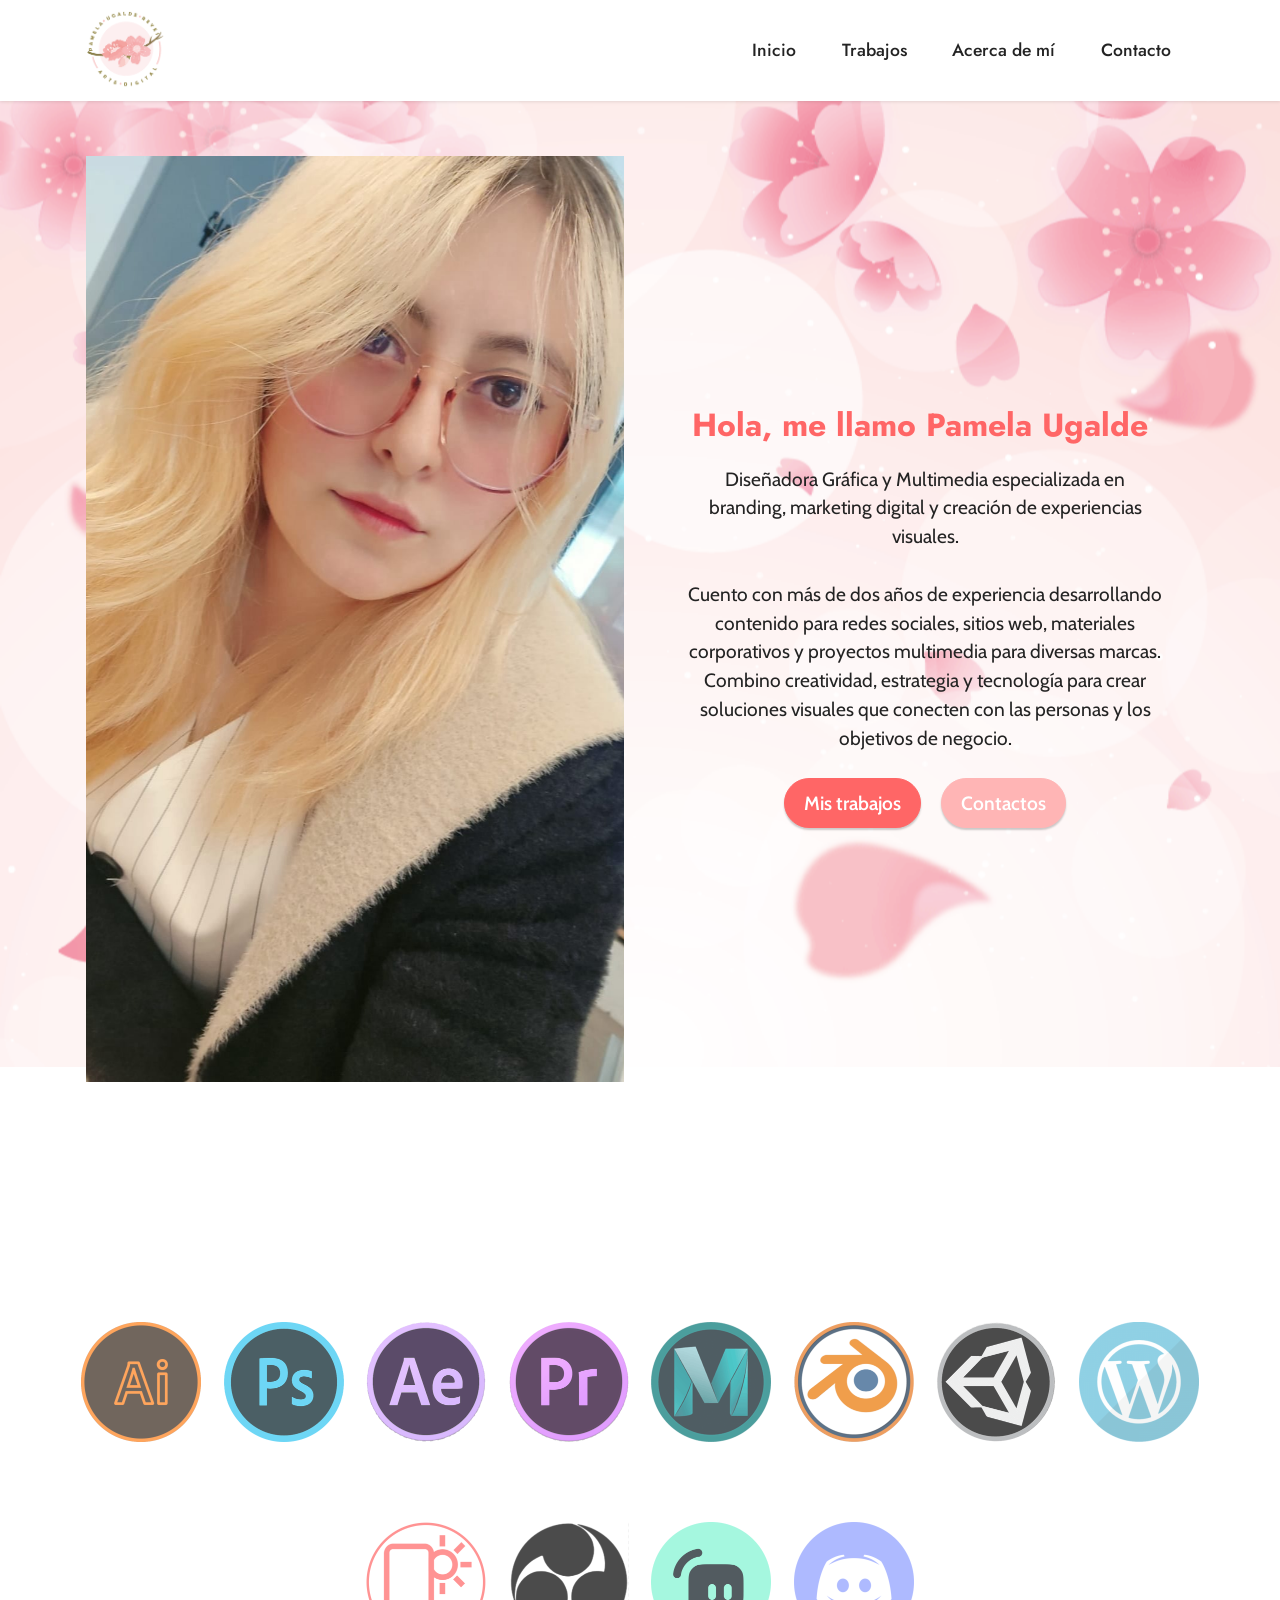
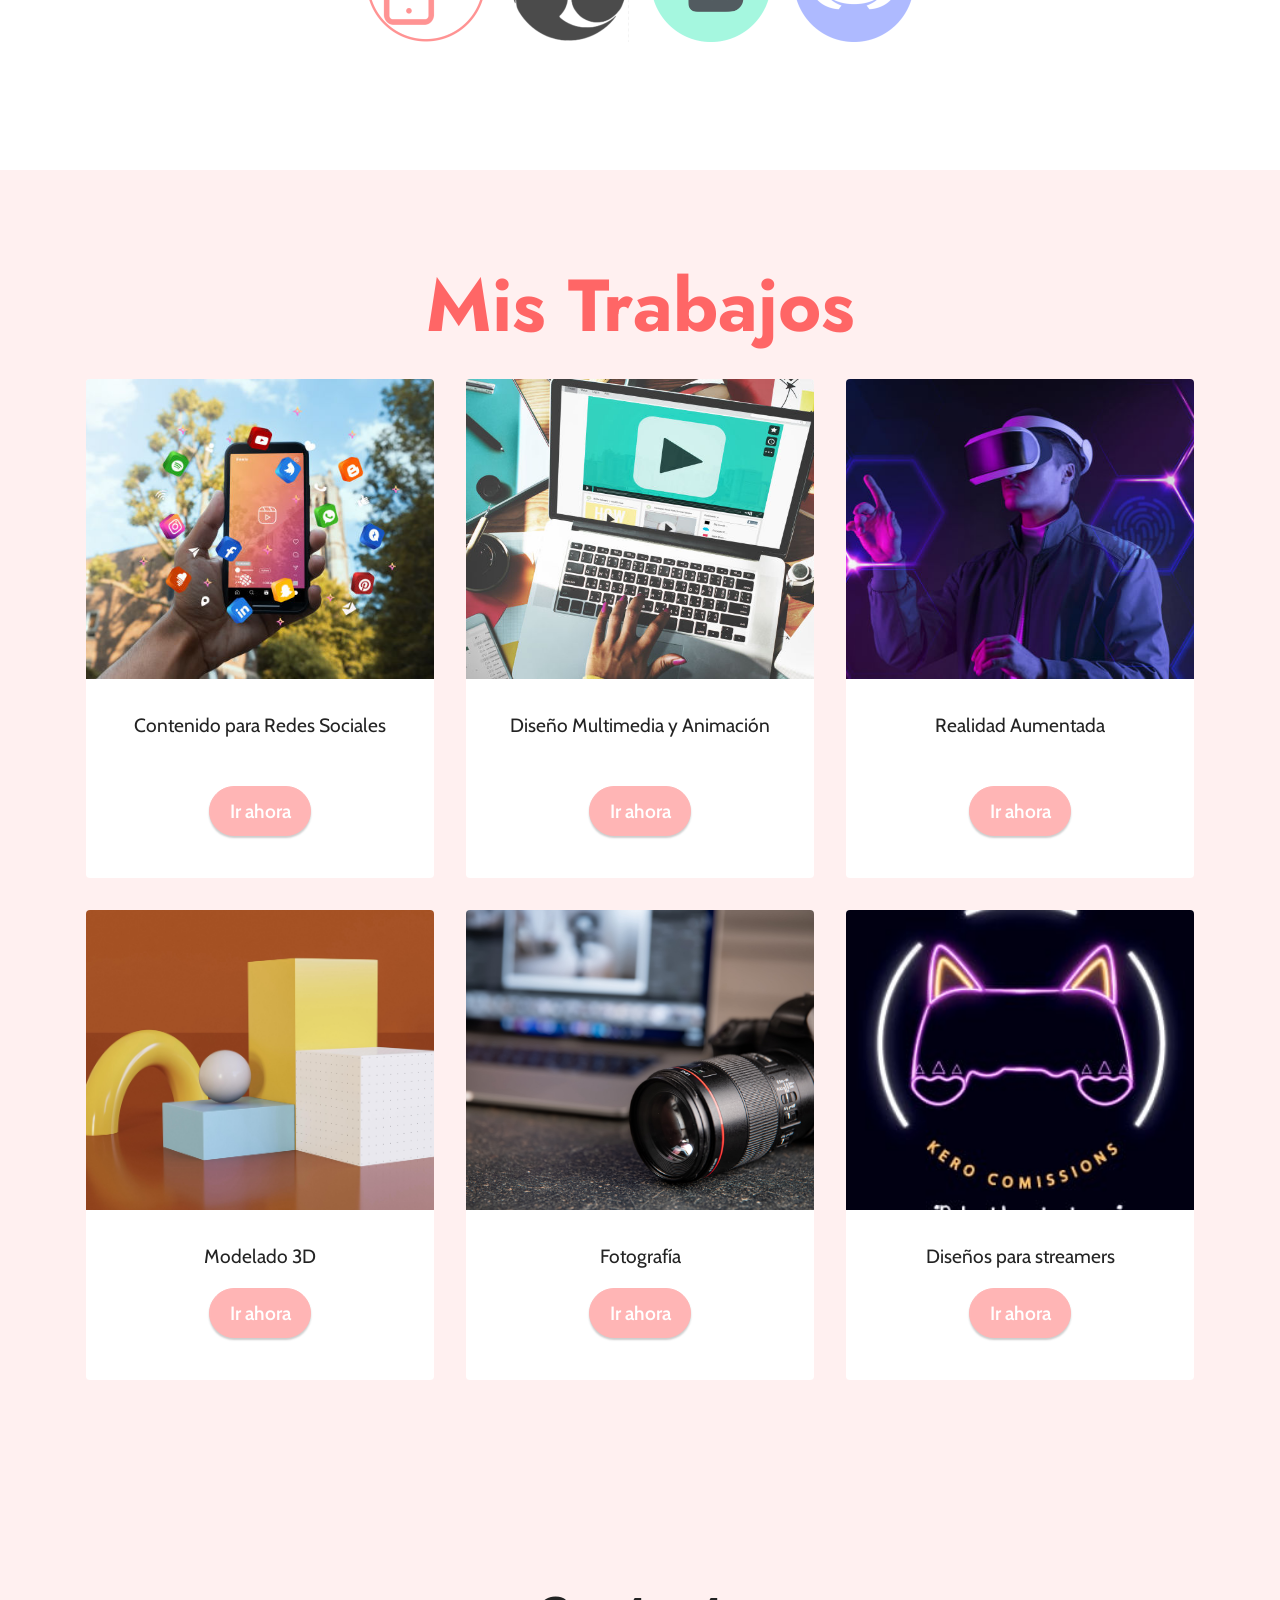
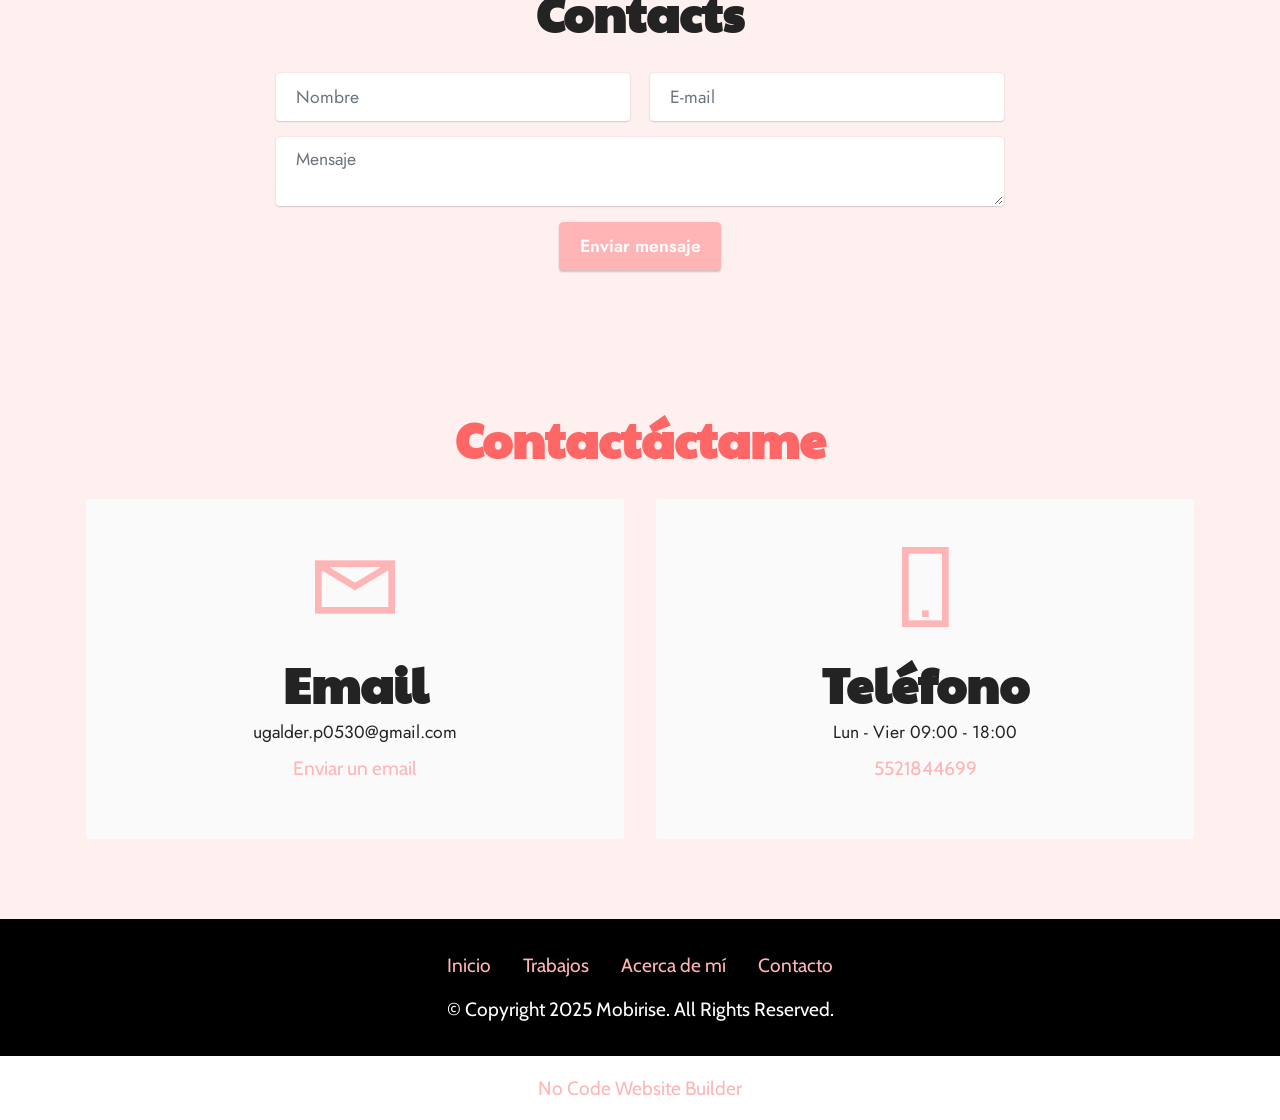
==== commit e249c7ac: "Add files via upload" ====
--- a/index.html
+++ b/index.html
@@ -75,7 +75,7 @@
     <div class="container">
         <div class="row justify-content-center">
             <div class="col-12 col-md-6 image-wrapper">
-                <img class="w-100" src="assets/images/gemini-generated-image-2-768x1357.png" alt="Mobirise Website Builder">
+                <img class="w-100" src="assets/images/pamelaugalde-1-907x1600.jpeg" alt="Mobirise Website Builder">
             </div>
             <div class="col-12 col-md">
                 <div class="text-wrapper text-center">
@@ -257,7 +257,7 @@
         </div>
         <div class="row justify-content-center mt-4">
             <div class="col-lg-8 mx-auto mbr-form" data-form-type="formoid">
-                <form action="https://mobirise.eu/" method="POST" class="mbr-form form-with-styler" data-form-title="Form Name"><input type="hidden" name="email" data-form-email="true" value="21BBIpkePncS1v7ehQ9QSOOdAJv3Ta6tKukOT2k4LNGLJjWSxlzerNPzpJQPDlv27KreegOUquk+7uR9MGnbKDVoRQce7oU7z0YnWvlo8i/VPUFLEyxXjUku6arCjMNj">
+                <form action="https://mobirise.eu/" method="POST" class="mbr-form form-with-styler" data-form-title="Form Name"><input type="hidden" name="email" data-form-email="true" value="BNWfqu2YpP1+5xmbMuyR0W3Z3aX41uWibd1LTRVAoNYXjG3l8cx6NWXUi+njUR3OzjUlaRFGsaCmimZYSykk+upbMOrwHERzsmSy+lTd8cTt9bL300VxCZUtm6qarktl">
                     <div class="row">
                         <div hidden="hidden" data-form-alert="" class="alert alert-success col-12">Gracias por ponerte en contacto !</div>
                         <div hidden="hidden" data-form-alert-danger="" class="alert alert-danger col-12">
@@ -354,7 +354,7 @@
             </div>
         </div>
     </div>
-</section><section class="display-7" style="padding: 0;align-items: center;justify-content: center;flex-wrap: wrap;    align-content: center;display: flex;position: relative;height: 4rem;"><a href="https://mobiri.se/2952342" style="flex: 1 1;height: 4rem;position: absolute;width: 100%;z-index: 1;"><img alt="" style="height: 4rem;" src="[data-uri]"></a><p style="margin: 0;text-align: center;" class="display-7">&#8204;</p><a style="z-index:1" href="https://mobirise.com/offline-website-builder.html">Offline Website Creator</a></section><script src="assets/bootstrap/js/bootstrap.bundle.min.js"></script>  <script src="assets/parallax/jarallax.js"></script>  <script src="assets/smoothscroll/smooth-scroll.js"></script>  <script src="assets/ytplayer/index.js"></script>  <script src="assets/dropdown/js/navbar-dropdown.js"></script>  <script src="assets/theme/js/script.js"></script>  <script src="assets/formoid/formoid.min.js"></script>  
+</section><section class="display-7" style="padding: 0;align-items: center;justify-content: center;flex-wrap: wrap;    align-content: center;display: flex;position: relative;height: 4rem;"><a href="https://mobiri.se/2952342" style="flex: 1 1;height: 4rem;position: absolute;width: 100%;z-index: 1;"><img alt="" style="height: 4rem;" src="[data-uri]"></a><p style="margin: 0;text-align: center;" class="display-7">&#8204;</p><a style="z-index:1" href="https://mobirise.com/builder/no-code-website-builder.html">No Code Website Builder</a></section><script src="assets/bootstrap/js/bootstrap.bundle.min.js"></script>  <script src="assets/parallax/jarallax.js"></script>  <script src="assets/smoothscroll/smooth-scroll.js"></script>  <script src="assets/ytplayer/index.js"></script>  <script src="assets/dropdown/js/navbar-dropdown.js"></script>  <script src="assets/theme/js/script.js"></script>  <script src="assets/formoid/formoid.min.js"></script>  
   
   
 </body>
